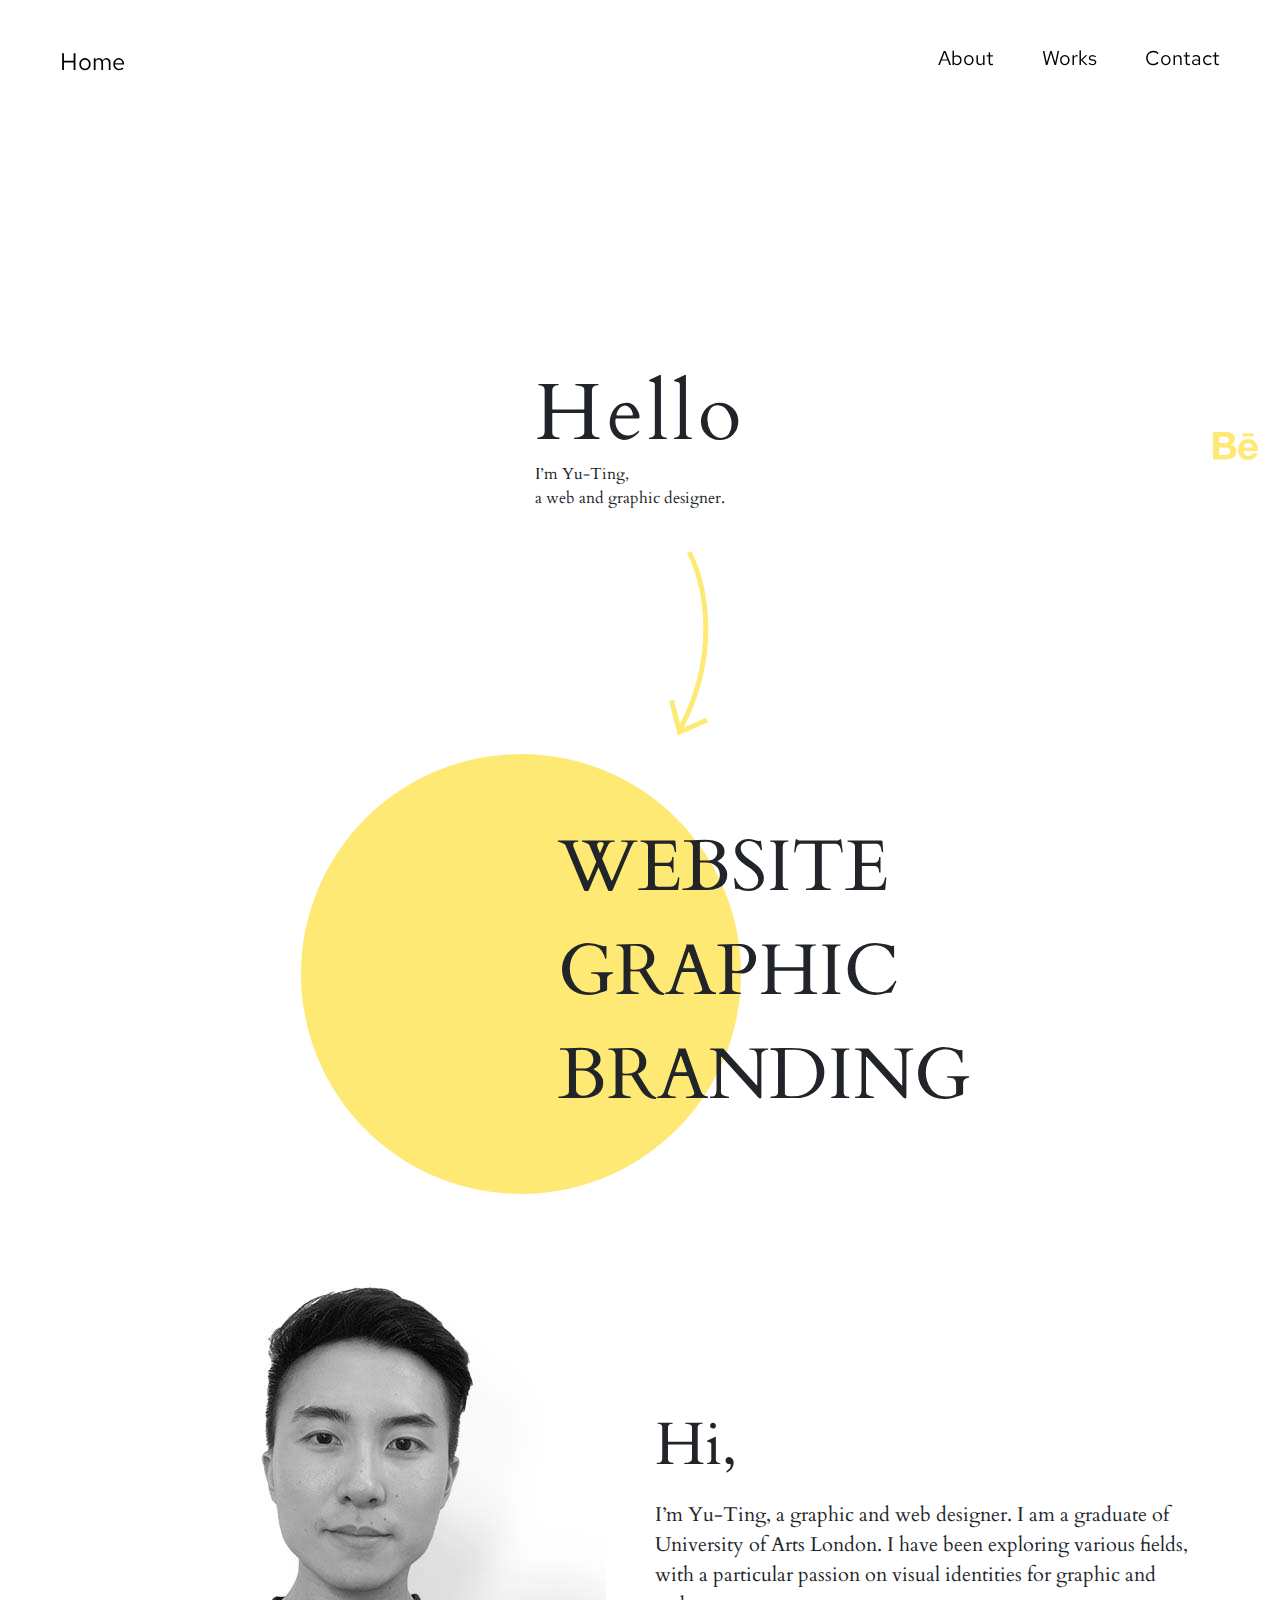
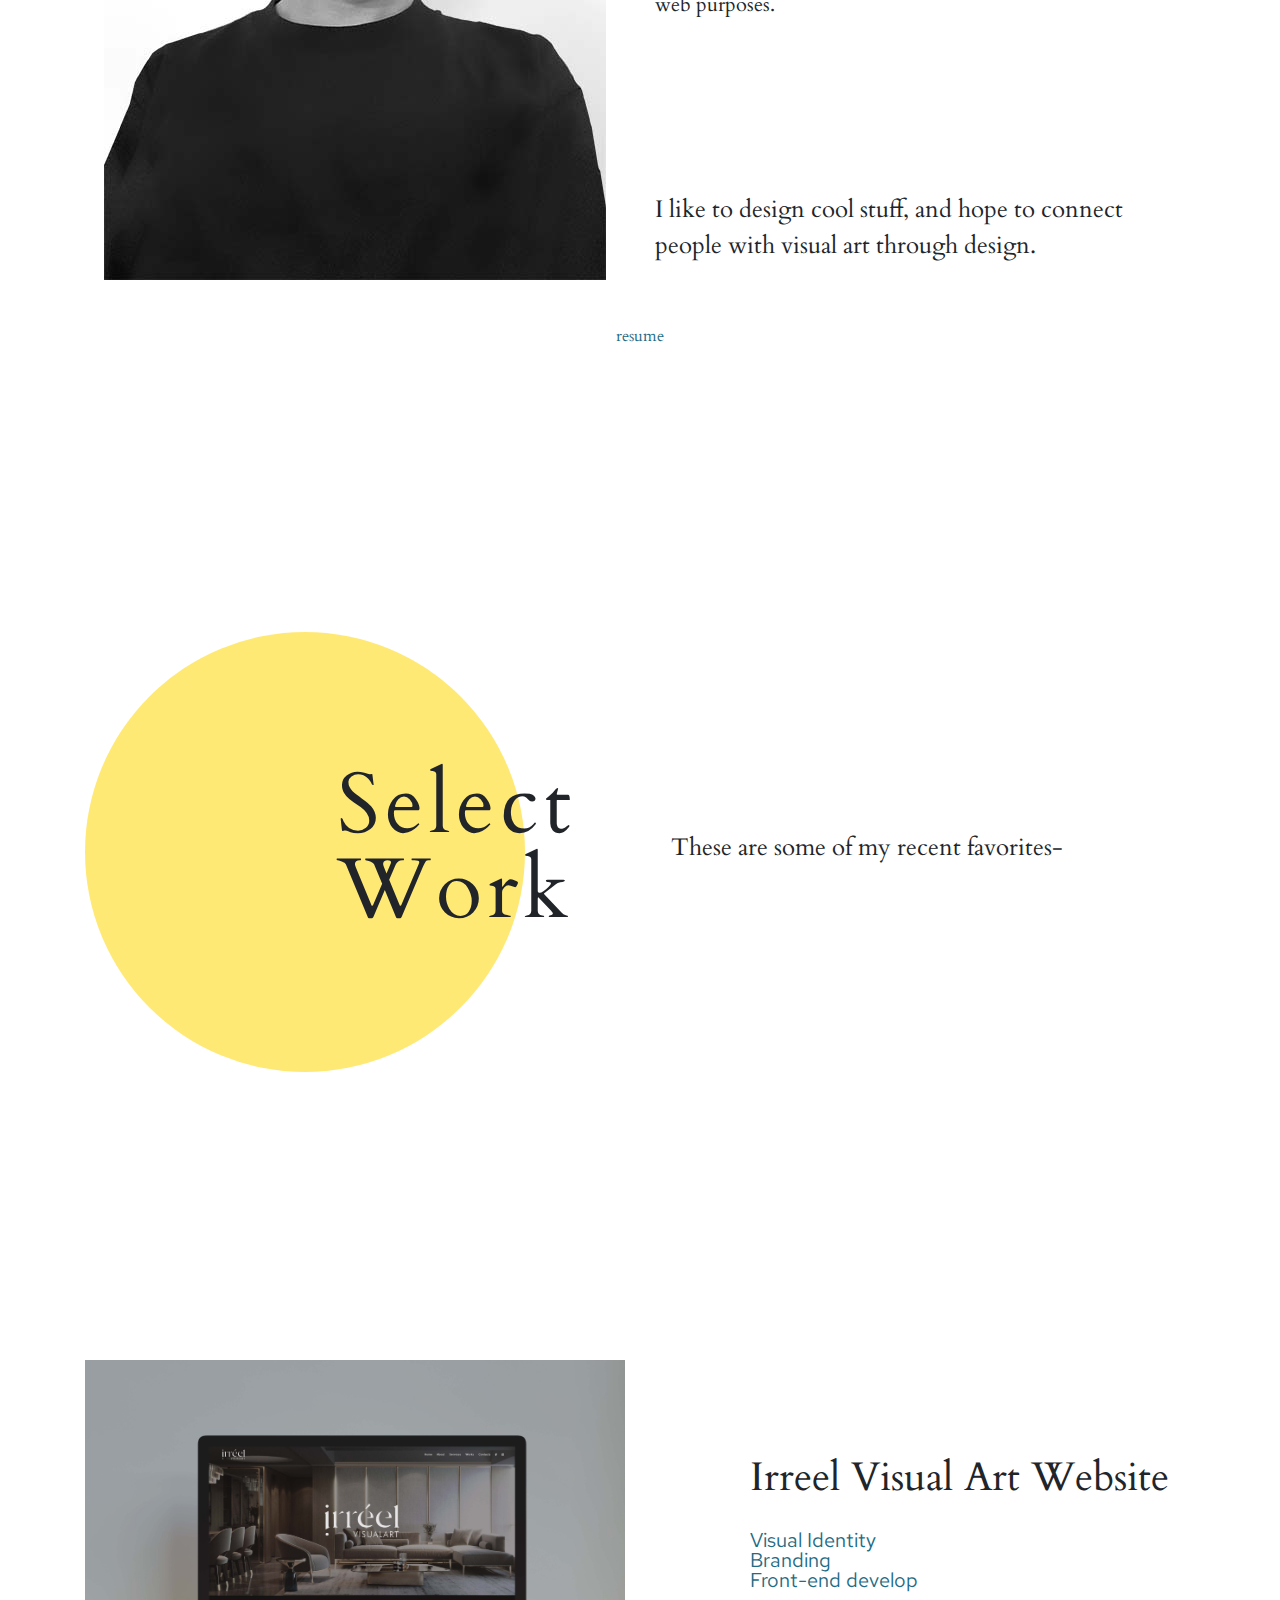
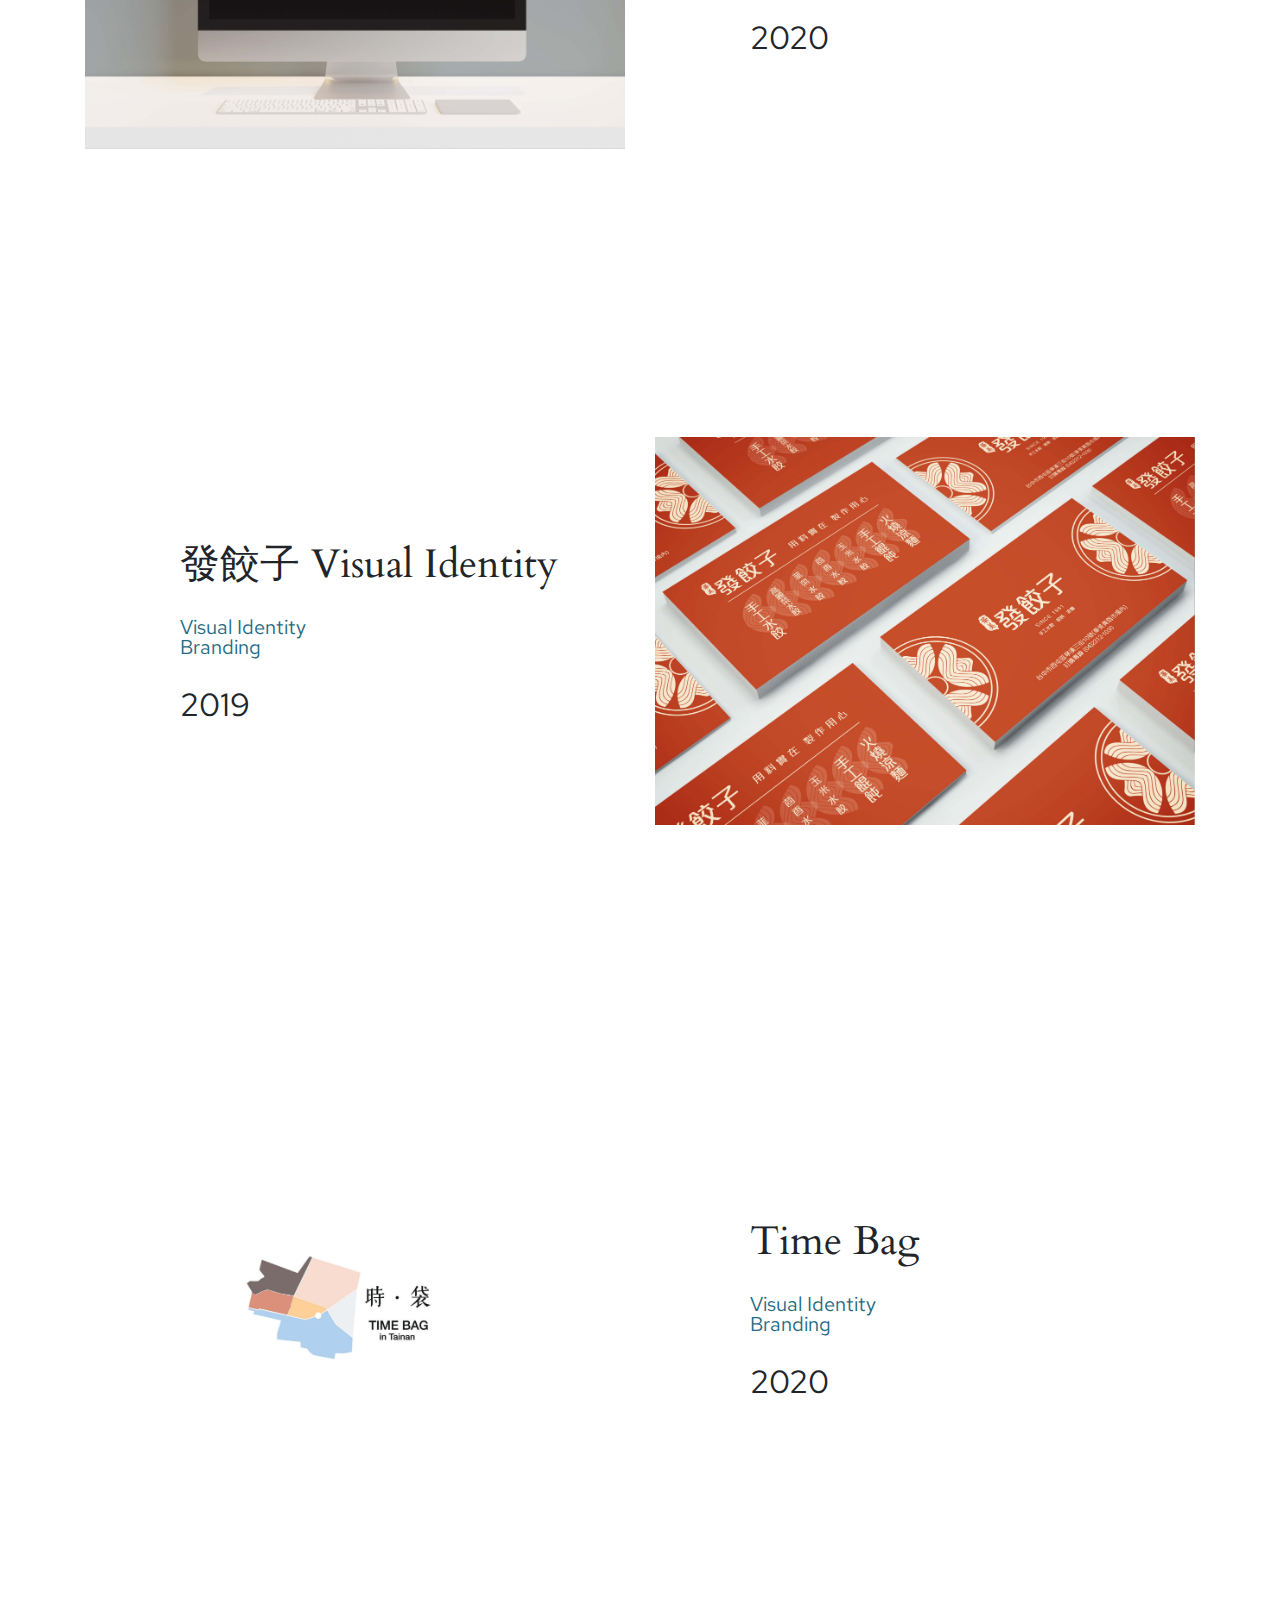
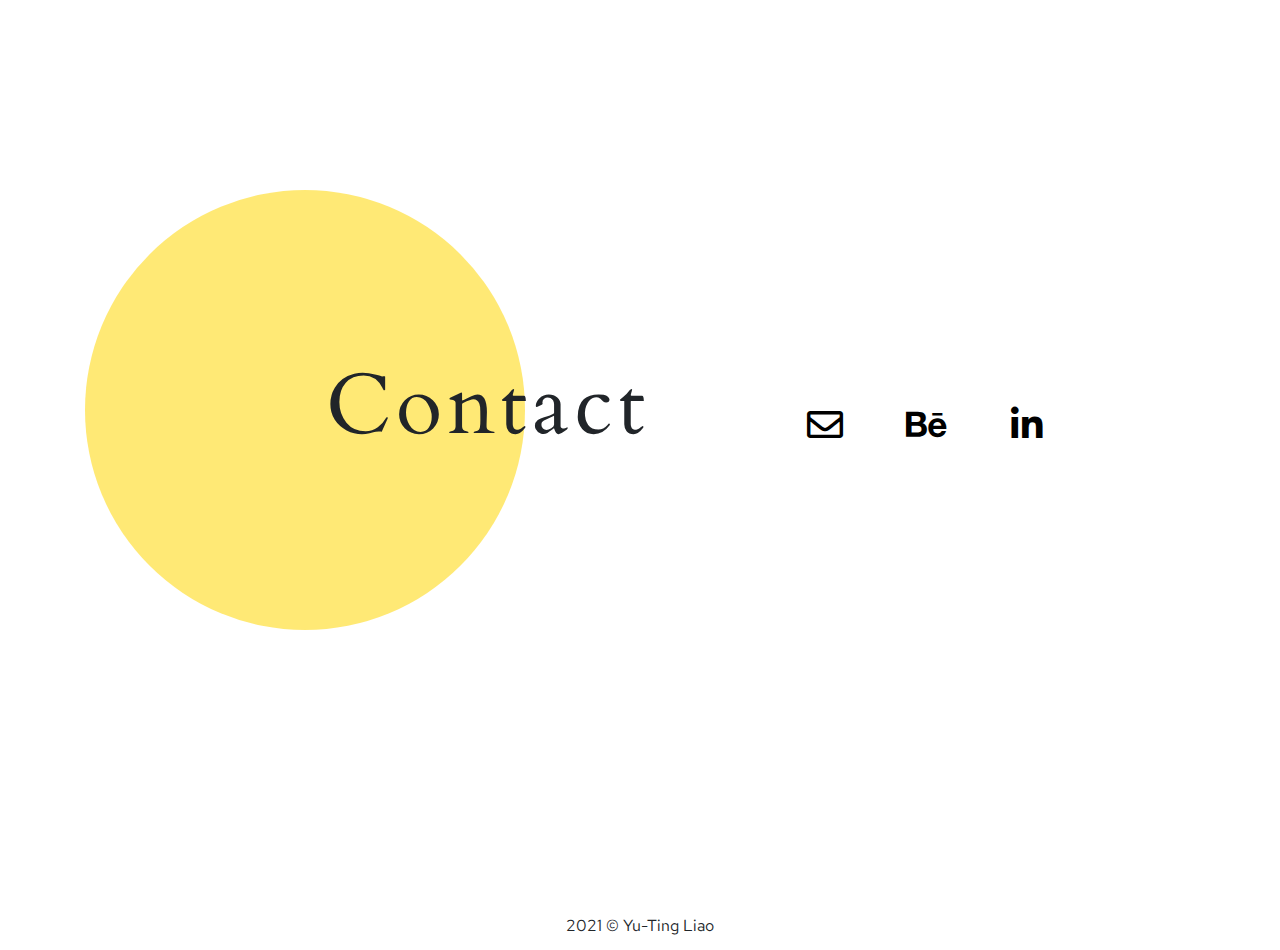
==== index.html @ 1d07faec "Update 2021-10-01T04:15:55.670Z" ====
<!DOCTYPE html>
<html lang="en">

<head>
  <meta charset="UTF-8">
  <meta name="viewport" content="width=device-width, initial-scale=1.0">
  <meta http-equiv="X-UA-Compatible" content="ie=edge">
  <title>
    Yu-Ting portfolio
  </title>
  <link rel="preconnect" href="https://fonts.googleapis.com">
  <link rel="preconnect" href="https://fonts.gstatic.com" crossorigin>
  <link rel="preconnect" href="https://fonts.googleapis.com">
  <link rel="preconnect" href="https://fonts.gstatic.com" crossorigin>
  <link rel="preconnect" href="https://fonts.googleapis.com">
  <link href="https://fonts.googleapis.com/css2?family=Red+Hat+Text:wght@300;400;500;600;700&display=swap"
    rel="stylesheet">
  <link href="https://fonts.googleapis.com/css2?family=Cardo:ital,wght@0,400;0,700;1,400&display=swap" rel="stylesheet">
  <link
    href="https://fonts.googleapis.com/css2?family=Cormorant+Upright:wght@300;400;500;600;700&family=Inter:wght@100;200;300&display=swap"
    rel="stylesheet">
  <link rel="preconnect" href="https://fonts.googleapis.com">
  <link rel="preconnect" href="https://fonts.gstatic.com" crossorigin>
  <link href="https://fonts.googleapis.com/css2?family=Montserrat:wght@700&display=swap" rel="stylesheet">
  <link rel="stylesheet" href="https://cdnjs.cloudflare.com/ajax/libs/font-awesome/5.13.0/css/all.min.css" />
  <link rel="stylesheet" href="./assets/style/all.css">
</head>

<body>

  <header
    class="container-xl d-flex justify-content-between align-items-center pt-md-8 pt-4 ps-4 pe-4 ps-md-9 pe-md-9 position-fixed z-top">
    <a href="#" class="text-black">
      <h1 class="fs-5 ff-red">Home</h1>
    </a>
    <div class="menu-btn d-lg-none d-flex flex-column">
      <div class="menu-burger"></div>
    </div>
    <ul class="dropdown d-flex flex-lg-row flex-column list-unstyled ff-red">
      <li><a href="#about" class="ps-lg-8 text-black menu-item">About</a></li>
      <li><a href="#work" class="ps-lg-8 text-black menu-item">Works</a></li>
      <li><a href="#contact" class="ps-lg-8 text-black menu-item">Contact</a></li>
    </ul>
  </header>

  <ul class="list-unstyled text-center d-none d-lg-block  position-fixed top-50 end-0 translate-middle z-2">
    <li class="mb-2">
      <a href="https://www.behance.net/harryj98037820"><i class="fab fa-behance fs-1 text-fourth"></i></a>
    </li>
  </ul>



  
<div class="container d-flex justify-content-center align-items-center h-vh mb-h">
  <div class="mx-auto position-relative">
    <h2 class="hello">Hello</h2>
    <p class="fs-7 lh-base">I’m Yu-Ting,<br>a web and graphic designer.</p>
    <svg class="position-absolute ms-10 mt-6" width="70" height="186" viewBox="0 0 70 186" fill="none"
      xmlns="http://www.w3.org/2000/svg">
      <path d="M34.2979 2C52.0432 38.7437 63.626 106.792 25.1465 179.099" stroke="#FFE975" stroke-width="5" />
      <path d="M16.5 150.5L24.5 182L52 170" stroke="#FFE975" stroke-width="5" />
    </svg>
    <div class="position-absolute ball d-flex justify-content-center align-items-center">
      <ul class="menu d-flex flex-wrap flex-column list-unstyled pt-sm-3 ms-30">
        <li class="mb-lg-7 mb-4"><a href="#" class="text-dark hover">WEBSITE</a></li>
        <li class="mb-lg-7 mb-4"><a href="#" class="text-dark hover">GRAPHIC</a></li>
        <li class="" id="about"><a href="#" class="text-dark hover">BRANDING</a></li>
      </ul>
    </div>
  </div>
</div>


<section class="pt-0">
  <div class="container">
    <div class="row">
      <div class="col-12 col-lg-6 d-flex justify-content-center">
        <div class="shotchange"></div>
      </div>
      <div class="col-12 col-lg-6 d-flex flex-column justify-content-center">
        <div class="mt-50">
          <h2 class="mb-6 fs-md ms-0">Hi,</h2>
          <p class="lh-base fs-6">I’m Yu-Ting, a graphic and web designer. I am a
            graduate of University of Arts London. I have been
            exploring various fields, with a particular passion on visual
            identities for graphic and web purposes.
          </p>
        </div>
        <div class="mt-auto">
          <p class="fs-5 lh-base">I like to design cool stuff, and hope to connect people with visual art through design.</p>
        </div>
      </div>
    </div>
  </div>
</section>

<div class="container d-flex justify-content-center pt-8">
  <a class="text-third" href="" data-bs-toggle="modal" data-bs-target="#resumeModal">resume</a>
</div>

<section class="page-section" id="work">
  <div class="container">
    <div class="row align-items-center">
      <div class="col-12 col-md-6">
        <div class="ball-2 d-flex justify-content-lg-end justify-content-md-center justify-content-start align-items-center">
          <h2 class="fs-large me-right2 d-none d-md-block">Select<br>Work</h2>
          <h2 class="fs-large d-md-none ms-4 mb-0">Select<br><span class="">Work</span></h2>
        </div>
      </div>
      <div class="col-12 col-md-6">
        <h5 class="ms-4">These are some of my recent favorites-</h5>
      </div>
    </div>
  </div>
</section>

<div class="container page-section pt-0">
  <div class="row align-items-center">
    <div class="col-12 col-lg-6">
      <a href="#" data-bs-toggle="modal" data-bs-target="#webModal"><img class="img-fluid" src="./assets/images/portfolio/web01.jpg" alt=""></a>
    </div>
    <div class="col-12 col-lg-5 offset-lg-1">
      <ul class="list-unstyled pt-5">
        <li class="fs-1 mb-7">Irreel Visual Art Website</li>
        <li class="fs-6 text-third ff-red">Visual Identity</li>
        <li class="fs-6 text-third ff-red">Branding </li>
        <li class="fs-6 text-third mb-7 ff-red">Front-end develop</li>
        <li class="fs-3 ff-red">2020</li>
      </ul>
    </div>
  </div>
</div>

<div class="container page-section pt-0">
  <div class="row align-items-center flex-column-reverse flex-lg-row">
    <div class="col-12 col-lg-5 offset-lg-1">
      <ul class="list-unstyled pt-5">
        <li class="fs-1 mb-7">發餃子 Visual Identity</li>
        <li class="fs-6 text-third ff-red">Visual Identity</li>
        <li class="fs-6 text-third mb-7 ff-red">Branding </li>
        <li class="fs-3 ff-red">2019</li>
      </ul>
    </div>
    <div class="col-12 col-lg-6">
      <a class="" href="#" data-bs-toggle="modal" data-bs-target="#cardModal"><img class="img-fluid" src="./assets/images/portfolio/card01.jpg" alt=""></a>
    </div>
  </div>
</div>

<div class="container page-section pt-0">
  <div class="row align-items-center">
    <div class="col-12 col-lg-6">
      <a href="#" data-bs-toggle="modal" data-bs-target="#bagModal"><img class="img-fluid" src="./assets/images/portfolio/bag/bag-cover.jpg" alt=""></a>
    </div>
    <div class="col-12 col-lg-5 offset-lg-1">
      <ul class="list-unstyled pt-5">
        <li class="fs-1 mb-7">Time Bag</li>
        <li class="fs-6 text-third ff-red">Visual Identity</li>
        <li class="fs-6 text-third mb-7 ff-red">Branding</li>
        <li class="fs-3 ff-red">2020</li>
      </ul>
    </div>
  </div>
</div>

<section class="page-section pt-0" id="contact">
  <div class="container">
    <div class="row align-items-center">
      <div class="col-12 col-md-6">
        <div class="ball-2 d-flex justify-content-md-end align-items-center">
          <h2 class="fs-large me-right ms-4">Contact</h2>
        </div>
      </div>
      <div class="col-12 col-md-6">
        <ul class="list-unstyled d-flex justify-content-around align-items-center px-6 px-md-8 px-lg-10 pt-8">
          <li><a class="fs-2 text-black" href="mailto:harryj98038@gmail.com"><i class="far fa-envelope"></i></a></li>
          <li><a class="fs-2 text-black" href="https://www.behance.net/harryj98037820"><i class="fab fa-behance"></i></a></li>
          <li><a class="fs-2 text-black" href="https://www.linkedin.com/in/yu-ting-liao-8100171b6"><i class="fab fa-linkedin-in"></i></a></li>
        </ul>
      </div>
    </div>
  </div>
</section>
<div class="container">
  <div class="text-center">
    <p class="ff-red">2021 &copy; Yu-Ting Liao</p>
  </div>
</div>



<!-- <div id="portfolio">
  <div class="container-fluid p-0">
    <div class="row g-0">
      <div class="col-lg-4 col-sm-6">
        <a class="portfolio-box" href="#" title="Project Name" data-bs-toggle="modal" data-bs-target="#webModal">
          <img class="img-fluid" src="./assets/images/portfolio/web01.jpg" alt="..." />
          <div class="portfolio-box-caption">
            <div class="project-category text-white-50">Category</div>
            <div class="project-name">Project Name</div>
          </div>
        </a>
      </div>
      <div class="col-lg-4 col-sm-6">
        <a class="portfolio-box" href="#" title="Project Name" data-bs-toggle="modal" data-bs-target="#graphicModal">
          <img class="img-fluid" src="./assets/images/graphic/moon.jpg" alt="..." />
          <div class="portfolio-box-caption">
            <div class="project-category text-white-50">Category</div>
            <div class="project-name">Project Name</div>
          </div>
        </a>
      </div>
      <div class="col-lg-4 col-sm-6">
        <a class="portfolio-box" href="#" title="Project Name" data-bs-toggle="modal" data-bs-target="#foodModal">
          <img class="img-fluid" src="./assets/images/food/meat01.jpg" alt="..." />
          <div class="portfolio-box-caption">
            <div class="project-category text-white-50">Category</div>
            <div class="project-name">Project Name</div>
          </div>
        </a>
      </div>
      <div class="col-lg-4 col-sm-6">
        <a class="portfolio-box" href="#" title="Project Name" data-bs-toggle="modal" data-bs-target="#cardModal">
          <img class="img-fluid" src="./assets/images/portfolio/card01.jpg" alt="..." />
          <div class="portfolio-box-caption">
            <div class="project-category text-white-50">Category</div>
            <div class="project-name">Project Name</div>
          </div>
        </a>
      </div>
      <div class="col-lg-4 col-sm-6">
        <a class="portfolio-box" href="#" title="Project Name" data-bs-toggle="modal" data-bs-target="#bagModal">
          <img class="img-fluid" src="./assets/images/portfolio/bag/bag-cover.jpg" alt="..." />
          <div class="portfolio-box-caption">
            <div class="project-category text-white-50">Category</div>
            <div class="project-name">Project Name</div>
          </div>
        </a>
      </div>
      <div class="col-lg-4 col-sm-6">
        <a class="portfolio-box" href="#" title="Project Name">
          <img class="img-fluid" src="./assets/images/portfolio/web01.jpg" alt="..." />
          <div class="portfolio-box-caption">
            <div class="project-category text-white-50">Category</div>
            <div class="project-name">Project Name</div>
          </div>
        </a>
      </div>
    </div>
  </div>
</div> -->

<!-- modal-1 -->

<div class="modal fade" id="webModal" tabindex="-1" aria-labelledby="exampleModalLabel" aria-hidden="true">
  <div class="modal-dialog modal-fullscreen">
    <div class="modal-content">
      <div class="modal-header border-0">
        <h5 class="modal-title" id="exampleModalLabel"></h5>
        <button type="button" class="btn-close" data-bs-dismiss="modal" aria-label="Close"></button>
      </div>
      <div class="modal-body d-flex flex-column align-items-center">
        <ul class="row list-unstyled container px-0">
          <li class="mb-9">
            <h2 class="mb-9 fs-1">Irreel Visual Art</h2>
            <div class="d-flex align-items-center">
              <p class="fs-6 mb-0 ff-red me-6">2020</p>
              <ul class="list-unstyled">
                <li class="fs-6 text-third ff-red mb-5">Visual Identity</li>
                <li class="fs-6 text-third ff-red mb-5">Branding </li>
                <li class="fs-6 text-third ff-red">Front-end develop</li>
              </ul>
            </div>
          </li>
          <li class="col-12 mb-lg-9 mb-5">
            <img src="./assets/images/portfolio/web01.jpg" alt="" class="modal-img">
          </li>
          <li class="col-12 mb-lg-9 mb-5">
            <img src="./assets/images/portfolio/web02.jpg" alt="" class="modal-img">
          </li>
          <li class="col-12 mb-lg-5 mb-3">
            <img src="./assets/images/portfolio/web03.jpg" alt="" class="modal-img">
          </li>
        </ul>
      </div>
      <div class="modal-footer border-0">
      </div>
    </div>
  </div>
</div>

<!-- modal-2 -->

<div class="modal fade" id="graphicModal" tabindex="-1" aria-labelledby="exampleModalLabel" aria-hidden="true">
  <div class="modal-dialog modal-fullscreen">
    <div class="modal-content">
      <div class="modal-header border-0">
        <h5 class="modal-title" id="exampleModalLabel"></h5>
        <button type="button" class="btn-close" data-bs-dismiss="modal" aria-label="Close"></button>
      </div>
      <div class="modal-body d-flex flex-column align-items-center">
        <ul class="row list-unstyled container">
          <li>
            <h2 class="mb-9 fs-1">“發餃子” VI</h2>
            <div class="d-flex align-items-center">
              <p class="fs-6 mb-0 ff-red me-6">2020</p>
              <ul class="list-unstyled">
                <li class="fs-6 text-third ff-red mb-5">Visual Identity</li>
                <li class="fs-6 text-third ff-red mb-5">Branding </li>
                <li class="fs-6 text-third ff-red">Front-end develop</li>
              </ul>
            </div>
          </li>
          <li class="col-12">
            <img src="./assets/images/graphic/moon.jpg" alt="" class="modal-img">
          </li>
          <li class="col-12">
            <img src="./assets/images/graphic/orange.jpg" alt="" class="modal-img">
          </li>
        </ul>
      </div>
      <div class="modal-footer">
      </div>
    </div>
  </div>
</div>

<!-- modal-3 -->

<div class="modal fade" id="foodModal" tabindex="-1" aria-labelledby="exampleModalLabel" aria-hidden="true">
  <div class="modal-dialog modal-fullscreen">
    <div class="modal-content">
      <div class="modal-header border-0">
        <h5 class="modal-title" id="exampleModalLabel"></h5>
        <button type="button" class="btn-close" data-bs-dismiss="modal" aria-label="Close"></button>
      </div>
      <div class="modal-body d-flex flex-column align-items-center">
        <ul class="row list-unstyled container">
          <li class="mb-9">
            <p>Graphics</p>
            <h2 class="mb-5">Illustration</h2>
            <p class="mb-5">Lorem ipsum dolor sit amet consectetur adipisicing elit. Deleniti autem molestias vero,
              dignissimos ad asperiores obcaecati. Ab iure eveniet fugiat, neque harum facere molestias minus laboriosam
              exercitationem amet distinctio, reiciendis dicta quibusdam ea laborum maxime magnam enim officiis nostrum
              corrupti et veritatis. Quod natus molestiae eum, tempora esse at minima consequatur ullam, doloremque
              blanditiis sint. Ipsam possimus laborum debitis facere dolorum temporibus nisi minima earum quas, fuga,
              quod blanditiis magni quos aliquam adipisci repellendus! Ullam obcaecati explicabo blanditiis modi eum
              dignissimos? Sequi assumenda ea dicta cum dolorum! Cumque accusantium deleniti voluptatem odit? Sit enim
              sapiente maiores id pariatur, quidem facere!</p>
          </li>
          <li class="col-12">
            <img src="./assets/images/food/meat3.jpg" alt="" class="modal-img">
          </li>
          <li class="col-12">
            <img src="./assets/images/food/pork.jpg" alt="" class="modal-img">
          </li>
          <li class="col-12">
            <img src="./assets/images/food/zen.jpg" alt="" class="modal-img">
          </li>
        </ul>
      </div>
      <div class="modal-footer">
      </div>
    </div>
  </div>
</div>

<!-- modal-4 -->

<div class="modal fade" id="cardModal" tabindex="-1" aria-labelledby="exampleModalLabel" aria-hidden="true">
  <div class="modal-dialog modal-fullscreen">
    <div class="modal-content">
      <div class="modal-header border-0">
        <h5 class="modal-title" id="exampleModalLabel"></h5>
        <button type="button" class="btn-close" data-bs-dismiss="modal" aria-label="Close"></button>
      </div>
      <div class="modal-body d-flex flex-column align-items-center">
        <ul class="row list-unstyled container px-0">
          <li class="mb-9">
            <h2 class="mb-9 fs-1">發餃子 Visual Identity</h2>
            <div class="d-flex align-items-center">
              <p class="fs-6 mb-0 ff-red me-6">2020</p>
              <ul class="list-unstyled">
                <li class="fs-6 text-third ff-red mb-5">Visual Identity</li>
                <li class="fs-6 text-third ff-red">Branding </li>
              </ul>
            </div>
          </li>
          <li class="col-12 mb-lg-9 mb-5">
            <img src="./assets/images/portfolio/card02.jpg" alt="" class="modal-img">
          </li>
          <li class="col-12 mb-lg-5 mb-3">
            <img src="./assets/images/portfolio/card03.jpg" alt="" class="modal-img">
          </li>
        </ul>
      </div>
      <div class="modal-footer border-0">
      </div>
    </div>
  </div>
</div>

<!-- modal-5 -->

<div class="modal fade" id="bagModal" tabindex="-1" aria-labelledby="exampleModalLabel" aria-hidden="true">
  <div class="modal-dialog modal-fullscreen">
    <div class="modal-content">
      <div class="modal-header border-0">
        <h5 class="modal-title" id="exampleModalLabel"></h5>
        <button type="button" class="btn-close" data-bs-dismiss="modal" aria-label="Close"></button>
      </div>
      <div class="modal-body d-flex flex-column align-items-center">
        <ul class="row list-unstyled container px-0">
          <li class="mb-5">
            <h2 class="mb-9 fs-1">Time Bag</h2>
            <div class="d-flex align-items-center">
              <p class="fs-6 mb-0 ff-red me-6">2020</p>
              <ul class="list-unstyled">
                <li class="fs-6 text-third ff-red mb-5">Visual Identity</li>
                <li class="fs-6 text-third ff-red">Branding </li>
              </ul>
            </div>
          </li>
          <li class="col-12 mb-lg-9 mb-5">
            <img src="./assets/images/portfolio/bag/bag-head.jpg" alt="" class="modal-img">
          </li>
          <li class="col-12 mb-lg-9 mb-5">
            <img src="./assets/images/portfolio/bag/bag01.jpg" alt="" class="modal-img">
          </li>
          <li class="col-12 mb-lg-9 mb-5">
            <img src="./assets/images/portfolio/bag/bag02.jpg" alt="" class="modal-img">
          </li>
          <li class="col-12 mb-lg-9 mb-5">
            <img src="./assets/images/portfolio/bag/bag03.jpg" alt="" class="modal-img">
          </li>
          <li class="col-12 mb-lg-9 mb-5">
            <img src="./assets/images/portfolio/bag/bag04.jpg" alt="" class="modal-img">
          </li>
          <li class="col-12 mb-lg-9 mb-5">
            <img src="./assets/images/portfolio/bag/bag05.jpg" alt="" class="modal-img">
          </li>
          <li class="col-12 mb-lg-9 mb-5">
            <img src="./assets/images/portfolio/bag/bag06.jpg" alt="" class="modal-img">
          </li>
          <li class="col-12 mb-lg-5 mb-3">
            <img src="./assets/images/portfolio/bag/bag07.jpg" alt="" class="modal-img">
          </li>
        </ul>
      </div>
      <div class="modal-footer border-0">
      </div>
    </div>
  </div>
</div>

<!-- modal-6 -->

<div class="modal fade" id="resumeModal" tabindex="-1" aria-labelledby="exampleModalLabel" aria-hidden="true">
  <div class="modal-dialog modal-fullscreen">
    <div class="modal-content">
      <div class="modal-header border-0">
        <h5 class="modal-title" id="exampleModalLabel"></h5>
        <button type="button" class="btn-close" data-bs-dismiss="modal" aria-label="Close"></button>
      </div>
      <div class="modal-body d-flex flex-column align-items-center">
        <img class="img-fluid" src="./assets/images/portfolio/resume.jpg" alt="">
      </div>
      <div class="modal-footer border-0">
      </div>
    </div>
  </div>
</div>

    <footer class="footer">

    </footer>

    <script src="./assets/js/vendors.js"></script>
    <script src="./assets/js/all.js"></script>
</body>

</html>
---- assets/style/all.css ----
/* new */
/* new */
/* 1.5rem !default; */
/* 40 */
/* 36 */
/* 32 */
/* 28 */
/* 24 */
/* 20 */
/* 14 */
/*!
 * Bootstrap v5.0.2 (https://getbootstrap.com/)
 * Copyright 2011-2021 The Bootstrap Authors
 * Copyright 2011-2021 Twitter, Inc.
 * Licensed under MIT (https://github.com/twbs/bootstrap/blob/main/LICENSE)
 */
:root {
  --bs-blue: #0d6efd;
  --bs-indigo: #6610f2;
  --bs-purple: #6f42c1;
  --bs-pink: #d63384;
  --bs-red: #dc3545;
  --bs-orange: #fd7e14;
  --bs-yellow: #ffc107;
  --bs-green: #198754;
  --bs-teal: #20c997;
  --bs-cyan: #474747;
  --bs-white: #fff;
  --bs-gray: #6c757d;
  --bs-gray-dark: #343a40;
  --bs-black: #000;
  --bs-primary: #00cc99;
  --bs-secondary: #6c757d;
  --bs-success: #198754;
  --bs-info: #474747;
  --bs-warning: #ffc107;
  --bs-danger: #dc3545;
  --bs-light: #f8f9fa;
  --bs-dark: #212529;
  --bs-white: #fff;
  --bs-black: #000;
  --bs-third: #1F6C84;
  --bs-fourth: rgba(255, 214, 0, 0.54);
  --bs-font-sans-serif: system-ui, -apple-system, "Segoe UI", Roboto, "Helvetica Neue", Arial, "Noto Sans", "Liberation Sans", sans-serif, "Apple Color Emoji", "Segoe UI Emoji", "Segoe UI Symbol", "Noto Color Emoji";
  --bs-font-monospace: SFMono-Regular, Menlo, Monaco, Consolas, "Liberation Mono", "Courier New", monospace;
  --bs-gradient: linear-gradient(180deg, rgba(255, 255, 255, 0.15), rgba(255, 255, 255, 0));
}

*,
*::before,
*::after {
  -webkit-box-sizing: border-box;
          box-sizing: border-box;
}

@media (prefers-reduced-motion: no-preference) {
  :root {
    scroll-behavior: smooth;
  }
}

body {
  margin: 0;
  font-family: var(--bs-font-sans-serif);
  font-size: 1rem;
  font-weight: 400;
  line-height: 1.5;
  color: #212529;
  background-color: #fff;
  -webkit-text-size-adjust: 100%;
  -webkit-tap-highlight-color: rgba(0, 0, 0, 0);
}

hr {
  margin: 1rem 0;
  color: inherit;
  background-color: currentColor;
  border: 0;
  opacity: 0.25;
}

hr:not([size]) {
  height: 1px;
}

h1, .h1, h2, .h2, h3, .h3, h4, .h4, h5, .h5, h6, .h6 {
  margin-top: 0;
  margin-bottom: 0.5rem;
  font-weight: 500;
  line-height: 1.2;
}

h1, .h1 {
  font-size: calc(1.375rem + 1.5vw);
}

@media (min-width: 1200px) {
  h1, .h1 {
    font-size: 2.5rem;
  }
}

h2, .h2 {
  font-size: calc(1.35rem + 1.2vw);
}

@media (min-width: 1200px) {
  h2, .h2 {
    font-size: 2.25rem;
  }
}

h3, .h3 {
  font-size: calc(1.325rem + 0.9vw);
}

@media (min-width: 1200px) {
  h3, .h3 {
    font-size: 2rem;
  }
}

h4, .h4 {
  font-size: calc(1.3rem + 0.6vw);
}

@media (min-width: 1200px) {
  h4, .h4 {
    font-size: 1.75rem;
  }
}

h5, .h5 {
  font-size: calc(1.275rem + 0.3vw);
}

@media (min-width: 1200px) {
  h5, .h5 {
    font-size: 1.5rem;
  }
}

h6, .h6 {
  font-size: 1.25rem;
}

p {
  margin-top: 0;
  margin-bottom: 1rem;
}

abbr[title],
abbr[data-bs-original-title] {
  -webkit-text-decoration: underline dotted;
          text-decoration: underline dotted;
  cursor: help;
  -webkit-text-decoration-skip-ink: none;
          text-decoration-skip-ink: none;
}

address {
  margin-bottom: 1rem;
  font-style: normal;
  line-height: inherit;
}

ol,
ul {
  padding-left: 2rem;
}

ol,
ul,
dl {
  margin-top: 0;
  margin-bottom: 1rem;
}

ol ol,
ul ul,
ol ul,
ul ol {
  margin-bottom: 0;
}

dt {
  font-weight: 700;
}

dd {
  margin-bottom: .5rem;
  margin-left: 0;
}

blockquote {
  margin: 0 0 1rem;
}

b,
strong {
  font-weight: bolder;
}

small, .small {
  font-size: 0.875em;
}

mark, .mark {
  padding: 0.2em;
  background-color: #fcf8e3;
}

sub,
sup {
  position: relative;
  font-size: 0.75em;
  line-height: 0;
  vertical-align: baseline;
}

sub {
  bottom: -.25em;
}

sup {
  top: -.5em;
}

a {
  color: #00cc99;
  text-decoration: none;
}

a:hover {
  color: #00a37a;
}

a:not([href]):not([class]), a:not([href]):not([class]):hover {
  color: inherit;
  text-decoration: none;
}

pre,
code,
kbd,
samp {
  font-family: var(--bs-font-monospace);
  font-size: 1em;
  direction: ltr /* rtl:ignore */;
  unicode-bidi: bidi-override;
}

pre {
  display: block;
  margin-top: 0;
  margin-bottom: 1rem;
  overflow: auto;
  font-size: 0.875em;
}

pre code {
  font-size: inherit;
  color: inherit;
  word-break: normal;
}

code {
  font-size: 0.875em;
  color: #d63384;
  word-wrap: break-word;
}

a > code {
  color: inherit;
}

kbd {
  padding: 0.2rem 0.4rem;
  font-size: 0.875em;
  color: #fff;
  background-color: #212529;
  border-radius: 0.2rem;
}

kbd kbd {
  padding: 0;
  font-size: 1em;
  font-weight: 700;
}

figure {
  margin: 0 0 1rem;
}

img,
svg {
  vertical-align: middle;
}

table {
  caption-side: bottom;
  border-collapse: collapse;
}

caption {
  padding-top: 0.5rem;
  padding-bottom: 0.5rem;
  color: #6c757d;
  text-align: left;
}

th {
  text-align: inherit;
  text-align: -webkit-match-parent;
}

thead,
tbody,
tfoot,
tr,
td,
th {
  border-color: inherit;
  border-style: solid;
  border-width: 0;
}

label {
  display: inline-block;
}

button {
  border-radius: 0;
}

button:focus:not(:focus-visible) {
  outline: 0;
}

input,
button,
select,
optgroup,
textarea {
  margin: 0;
  font-family: inherit;
  font-size: inherit;
  line-height: inherit;
}

button,
select {
  text-transform: none;
}

[role="button"] {
  cursor: pointer;
}

select {
  word-wrap: normal;
}

select:disabled {
  opacity: 1;
}

[list]::-webkit-calendar-picker-indicator {
  display: none;
}

button,
[type="button"],
[type="reset"],
[type="submit"] {
  -webkit-appearance: button;
}

button:not(:disabled),
[type="button"]:not(:disabled),
[type="reset"]:not(:disabled),
[type="submit"]:not(:disabled) {
  cursor: pointer;
}

::-moz-focus-inner {
  padding: 0;
  border-style: none;
}

textarea {
  resize: vertical;
}

fieldset {
  min-width: 0;
  padding: 0;
  margin: 0;
  border: 0;
}

legend {
  float: left;
  width: 100%;
  padding: 0;
  margin-bottom: 0.5rem;
  font-size: calc(1.275rem + 0.3vw);
  line-height: inherit;
}

@media (min-width: 1200px) {
  legend {
    font-size: 1.5rem;
  }
}

legend + * {
  clear: left;
}

::-webkit-datetime-edit-fields-wrapper,
::-webkit-datetime-edit-text,
::-webkit-datetime-edit-minute,
::-webkit-datetime-edit-hour-field,
::-webkit-datetime-edit-day-field,
::-webkit-datetime-edit-month-field,
::-webkit-datetime-edit-year-field {
  padding: 0;
}

::-webkit-inner-spin-button {
  height: auto;
}

[type="search"] {
  outline-offset: -2px;
  -webkit-appearance: textfield;
}

/* rtl:raw:
[type="tel"],
[type="url"],
[type="email"],
[type="number"] {
  direction: ltr;
}
*/
::-webkit-search-decoration {
  -webkit-appearance: none;
}

::-webkit-color-swatch-wrapper {
  padding: 0;
}

::file-selector-button {
  font: inherit;
}

::-webkit-file-upload-button {
  font: inherit;
  -webkit-appearance: button;
}

output {
  display: inline-block;
}

iframe {
  border: 0;
}

summary {
  display: list-item;
  cursor: pointer;
}

progress {
  vertical-align: baseline;
}

[hidden] {
  display: none !important;
}

.lead {
  font-size: 1.25rem;
  font-weight: 300;
}

.display-1 {
  font-size: calc(1.625rem + 4.5vw);
  font-weight: 300;
  line-height: 1.2;
}

@media (min-width: 1200px) {
  .display-1 {
    font-size: 5rem;
  }
}

.display-2 {
  font-size: calc(1.575rem + 3.9vw);
  font-weight: 300;
  line-height: 1.2;
}

@media (min-width: 1200px) {
  .display-2 {
    font-size: 4.5rem;
  }
}

.display-3 {
  font-size: calc(1.525rem + 3.3vw);
  font-weight: 300;
  line-height: 1.2;
}

@media (min-width: 1200px) {
  .display-3 {
    font-size: 4rem;
  }
}

.display-4 {
  font-size: calc(1.475rem + 2.7vw);
  font-weight: 300;
  line-height: 1.2;
}

@media (min-width: 1200px) {
  .display-4 {
    font-size: 3.5rem;
  }
}

.display-5 {
  font-size: calc(1.425rem + 2.1vw);
  font-weight: 300;
  line-height: 1.2;
}

@media (min-width: 1200px) {
  .display-5 {
    font-size: 3rem;
  }
}

.display-6 {
  font-size: calc(1.375rem + 1.5vw);
  font-weight: 300;
  line-height: 1.2;
}

@media (min-width: 1200px) {
  .display-6 {
    font-size: 2.5rem;
  }
}

.list-unstyled {
  padding-left: 0;
  list-style: none;
}

.list-inline {
  padding-left: 0;
  list-style: none;
}

.list-inline-item {
  display: inline-block;
}

.list-inline-item:not(:last-child) {
  margin-right: 0.5rem;
}

.initialism {
  font-size: 0.875em;
  text-transform: uppercase;
}

.blockquote {
  margin-bottom: 1rem;
  font-size: 1.25rem;
}

.blockquote > :last-child {
  margin-bottom: 0;
}

.blockquote-footer {
  margin-top: -1rem;
  margin-bottom: 1rem;
  font-size: 0.875em;
  color: #6c757d;
}

.blockquote-footer::before {
  content: "\2014\00A0";
}

.img-fluid {
  max-width: 100%;
  height: auto;
}

.img-thumbnail {
  padding: 0.25rem;
  background-color: #fff;
  border: 1px solid #dee2e6;
  border-radius: 0.25rem;
  max-width: 100%;
  height: auto;
}

.figure {
  display: inline-block;
}

.figure-img {
  margin-bottom: 0.5rem;
  line-height: 1;
}

.figure-caption {
  font-size: 0.875em;
  color: #6c757d;
}

.container,
.container-fluid,
.container-sm,
.container-md,
.container-lg,
.container-xl,
.container-xxl {
  width: 100%;
  padding-right: var(--bs-gutter-x, 0.9375rem);
  padding-left: var(--bs-gutter-x, 0.9375rem);
  margin-right: auto;
  margin-left: auto;
}

@media (min-width: 576px) {
  .container, .container-sm {
    max-width: 540px;
  }
}

@media (min-width: 768px) {
  .container, .container-sm, .container-md {
    max-width: 720px;
  }
}

@media (min-width: 992px) {
  .container, .container-sm, .container-md, .container-lg {
    max-width: 960px;
  }
}

@media (min-width: 1200px) {
  .container, .container-sm, .container-md, .container-lg, .container-xl {
    max-width: 1140px;
  }
}

@media (min-width: 1400px) {
  .container, .container-sm, .container-md, .container-lg, .container-xl, .container-xxl {
    max-width: 1320px;
  }
}

.row {
  --bs-gutter-x: 1.875rem;
  --bs-gutter-y: 0;
  display: -webkit-box;
  display: -ms-flexbox;
  display: flex;
  -ms-flex-wrap: wrap;
      flex-wrap: wrap;
  margin-top: calc(var(--bs-gutter-y) * -1);
  margin-right: calc(var(--bs-gutter-x) * -.5);
  margin-left: calc(var(--bs-gutter-x) * -.5);
}

.row > * {
  -ms-flex-negative: 0;
      flex-shrink: 0;
  width: 100%;
  max-width: 100%;
  padding-right: calc(var(--bs-gutter-x) * .5);
  padding-left: calc(var(--bs-gutter-x) * .5);
  margin-top: var(--bs-gutter-y);
}

.col {
  -webkit-box-flex: 1;
      -ms-flex: 1 0 0%;
          flex: 1 0 0%;
}

.row-cols-auto > * {
  -webkit-box-flex: 0;
      -ms-flex: 0 0 auto;
          flex: 0 0 auto;
  width: auto;
}

.row-cols-1 > * {
  -webkit-box-flex: 0;
      -ms-flex: 0 0 auto;
          flex: 0 0 auto;
  width: 100%;
}

.row-cols-2 > * {
  -webkit-box-flex: 0;
      -ms-flex: 0 0 auto;
          flex: 0 0 auto;
  width: 50%;
}

.row-cols-3 > * {
  -webkit-box-flex: 0;
      -ms-flex: 0 0 auto;
          flex: 0 0 auto;
  width: 33.33333%;
}

.row-cols-4 > * {
  -webkit-box-flex: 0;
      -ms-flex: 0 0 auto;
          flex: 0 0 auto;
  width: 25%;
}

.row-cols-5 > * {
  -webkit-box-flex: 0;
      -ms-flex: 0 0 auto;
          flex: 0 0 auto;
  width: 20%;
}

.row-cols-6 > * {
  -webkit-box-flex: 0;
      -ms-flex: 0 0 auto;
          flex: 0 0 auto;
  width: 16.66667%;
}

@media (min-width: 576px) {
  .col-sm {
    -webkit-box-flex: 1;
        -ms-flex: 1 0 0%;
            flex: 1 0 0%;
  }
  .row-cols-sm-auto > * {
    -webkit-box-flex: 0;
        -ms-flex: 0 0 auto;
            flex: 0 0 auto;
    width: auto;
  }
  .row-cols-sm-1 > * {
    -webkit-box-flex: 0;
        -ms-flex: 0 0 auto;
            flex: 0 0 auto;
    width: 100%;
  }
  .row-cols-sm-2 > * {
    -webkit-box-flex: 0;
        -ms-flex: 0 0 auto;
            flex: 0 0 auto;
    width: 50%;
  }
  .row-cols-sm-3 > * {
    -webkit-box-flex: 0;
        -ms-flex: 0 0 auto;
            flex: 0 0 auto;
    width: 33.33333%;
  }
  .row-cols-sm-4 > * {
    -webkit-box-flex: 0;
        -ms-flex: 0 0 auto;
            flex: 0 0 auto;
    width: 25%;
  }
  .row-cols-sm-5 > * {
    -webkit-box-flex: 0;
        -ms-flex: 0 0 auto;
            flex: 0 0 auto;
    width: 20%;
  }
  .row-cols-sm-6 > * {
    -webkit-box-flex: 0;
        -ms-flex: 0 0 auto;
            flex: 0 0 auto;
    width: 16.66667%;
  }
}

@media (min-width: 768px) {
  .col-md {
    -webkit-box-flex: 1;
        -ms-flex: 1 0 0%;
            flex: 1 0 0%;
  }
  .row-cols-md-auto > * {
    -webkit-box-flex: 0;
        -ms-flex: 0 0 auto;
            flex: 0 0 auto;
    width: auto;
  }
  .row-cols-md-1 > * {
    -webkit-box-flex: 0;
        -ms-flex: 0 0 auto;
            flex: 0 0 auto;
    width: 100%;
  }
  .row-cols-md-2 > * {
    -webkit-box-flex: 0;
        -ms-flex: 0 0 auto;
            flex: 0 0 auto;
    width: 50%;
  }
  .row-cols-md-3 > * {
    -webkit-box-flex: 0;
        -ms-flex: 0 0 auto;
            flex: 0 0 auto;
    width: 33.33333%;
  }
  .row-cols-md-4 > * {
    -webkit-box-flex: 0;
        -ms-flex: 0 0 auto;
            flex: 0 0 auto;
    width: 25%;
  }
  .row-cols-md-5 > * {
    -webkit-box-flex: 0;
        -ms-flex: 0 0 auto;
            flex: 0 0 auto;
    width: 20%;
  }
  .row-cols-md-6 > * {
    -webkit-box-flex: 0;
        -ms-flex: 0 0 auto;
            flex: 0 0 auto;
    width: 16.66667%;
  }
}

@media (min-width: 992px) {
  .col-lg {
    -webkit-box-flex: 1;
        -ms-flex: 1 0 0%;
            flex: 1 0 0%;
  }
  .row-cols-lg-auto > * {
    -webkit-box-flex: 0;
        -ms-flex: 0 0 auto;
            flex: 0 0 auto;
    width: auto;
  }
  .row-cols-lg-1 > * {
    -webkit-box-flex: 0;
        -ms-flex: 0 0 auto;
            flex: 0 0 auto;
    width: 100%;
  }
  .row-cols-lg-2 > * {
    -webkit-box-flex: 0;
        -ms-flex: 0 0 auto;
            flex: 0 0 auto;
    width: 50%;
  }
  .row-cols-lg-3 > * {
    -webkit-box-flex: 0;
        -ms-flex: 0 0 auto;
            flex: 0 0 auto;
    width: 33.33333%;
  }
  .row-cols-lg-4 > * {
    -webkit-box-flex: 0;
        -ms-flex: 0 0 auto;
            flex: 0 0 auto;
    width: 25%;
  }
  .row-cols-lg-5 > * {
    -webkit-box-flex: 0;
        -ms-flex: 0 0 auto;
            flex: 0 0 auto;
    width: 20%;
  }
  .row-cols-lg-6 > * {
    -webkit-box-flex: 0;
        -ms-flex: 0 0 auto;
            flex: 0 0 auto;
    width: 16.66667%;
  }
}

@media (min-width: 1200px) {
  .col-xl {
    -webkit-box-flex: 1;
        -ms-flex: 1 0 0%;
            flex: 1 0 0%;
  }
  .row-cols-xl-auto > * {
    -webkit-box-flex: 0;
        -ms-flex: 0 0 auto;
            flex: 0 0 auto;
    width: auto;
  }
  .row-cols-xl-1 > * {
    -webkit-box-flex: 0;
        -ms-flex: 0 0 auto;
            flex: 0 0 auto;
    width: 100%;
  }
  .row-cols-xl-2 > * {
    -webkit-box-flex: 0;
        -ms-flex: 0 0 auto;
            flex: 0 0 auto;
    width: 50%;
  }
  .row-cols-xl-3 > * {
    -webkit-box-flex: 0;
        -ms-flex: 0 0 auto;
            flex: 0 0 auto;
    width: 33.33333%;
  }
  .row-cols-xl-4 > * {
    -webkit-box-flex: 0;
        -ms-flex: 0 0 auto;
            flex: 0 0 auto;
    width: 25%;
  }
  .row-cols-xl-5 > * {
    -webkit-box-flex: 0;
        -ms-flex: 0 0 auto;
            flex: 0 0 auto;
    width: 20%;
  }
  .row-cols-xl-6 > * {
    -webkit-box-flex: 0;
        -ms-flex: 0 0 auto;
            flex: 0 0 auto;
    width: 16.66667%;
  }
}

@media (min-width: 1400px) {
  .col-xxl {
    -webkit-box-flex: 1;
        -ms-flex: 1 0 0%;
            flex: 1 0 0%;
  }
  .row-cols-xxl-auto > * {
    -webkit-box-flex: 0;
        -ms-flex: 0 0 auto;
            flex: 0 0 auto;
    width: auto;
  }
  .row-cols-xxl-1 > * {
    -webkit-box-flex: 0;
        -ms-flex: 0 0 auto;
            flex: 0 0 auto;
    width: 100%;
  }
  .row-cols-xxl-2 > * {
    -webkit-box-flex: 0;
        -ms-flex: 0 0 auto;
            flex: 0 0 auto;
    width: 50%;
  }
  .row-cols-xxl-3 > * {
    -webkit-box-flex: 0;
        -ms-flex: 0 0 auto;
            flex: 0 0 auto;
    width: 33.33333%;
  }
  .row-cols-xxl-4 > * {
    -webkit-box-flex: 0;
        -ms-flex: 0 0 auto;
            flex: 0 0 auto;
    width: 25%;
  }
  .row-cols-xxl-5 > * {
    -webkit-box-flex: 0;
        -ms-flex: 0 0 auto;
            flex: 0 0 auto;
    width: 20%;
  }
  .row-cols-xxl-6 > * {
    -webkit-box-flex: 0;
        -ms-flex: 0 0 auto;
            flex: 0 0 auto;
    width: 16.66667%;
  }
}

.col-auto {
  -webkit-box-flex: 0;
      -ms-flex: 0 0 auto;
          flex: 0 0 auto;
  width: auto;
}

.col-1 {
  -webkit-box-flex: 0;
      -ms-flex: 0 0 auto;
          flex: 0 0 auto;
  width: 8.33333%;
}

.col-2 {
  -webkit-box-flex: 0;
      -ms-flex: 0 0 auto;
          flex: 0 0 auto;
  width: 16.66667%;
}

.col-3 {
  -webkit-box-flex: 0;
      -ms-flex: 0 0 auto;
          flex: 0 0 auto;
  width: 25%;
}

.col-4 {
  -webkit-box-flex: 0;
      -ms-flex: 0 0 auto;
          flex: 0 0 auto;
  width: 33.33333%;
}

.col-5 {
  -webkit-box-flex: 0;
      -ms-flex: 0 0 auto;
          flex: 0 0 auto;
  width: 41.66667%;
}

.col-6 {
  -webkit-box-flex: 0;
      -ms-flex: 0 0 auto;
          flex: 0 0 auto;
  width: 50%;
}

.col-7 {
  -webkit-box-flex: 0;
      -ms-flex: 0 0 auto;
          flex: 0 0 auto;
  width: 58.33333%;
}

.col-8 {
  -webkit-box-flex: 0;
      -ms-flex: 0 0 auto;
          flex: 0 0 auto;
  width: 66.66667%;
}

.col-9 {
  -webkit-box-flex: 0;
      -ms-flex: 0 0 auto;
          flex: 0 0 auto;
  width: 75%;
}

.col-10 {
  -webkit-box-flex: 0;
      -ms-flex: 0 0 auto;
          flex: 0 0 auto;
  width: 83.33333%;
}

.col-11 {
  -webkit-box-flex: 0;
      -ms-flex: 0 0 auto;
          flex: 0 0 auto;
  width: 91.66667%;
}

.col-12 {
  -webkit-box-flex: 0;
      -ms-flex: 0 0 auto;
          flex: 0 0 auto;
  width: 100%;
}

.offset-1 {
  margin-left: 8.33333%;
}

.offset-2 {
  margin-left: 16.66667%;
}

.offset-3 {
  margin-left: 25%;
}

.offset-4 {
  margin-left: 33.33333%;
}

.offset-5 {
  margin-left: 41.66667%;
}

.offset-6 {
  margin-left: 50%;
}

.offset-7 {
  margin-left: 58.33333%;
}

.offset-8 {
  margin-left: 66.66667%;
}

.offset-9 {
  margin-left: 75%;
}

.offset-10 {
  margin-left: 83.33333%;
}

.offset-11 {
  margin-left: 91.66667%;
}

.g-0,
.gx-0 {
  --bs-gutter-x: 0;
}

.g-0,
.gy-0 {
  --bs-gutter-y: 0;
}

.g-1,
.gx-1 {
  --bs-gutter-x: 0.25rem;
}

.g-1,
.gy-1 {
  --bs-gutter-y: 0.25rem;
}

.g-2,
.gx-2 {
  --bs-gutter-x: 0.5rem;
}

.g-2,
.gy-2 {
  --bs-gutter-y: 0.5rem;
}

.g-3,
.gx-3 {
  --bs-gutter-x: 0.75rem;
}

.g-3,
.gy-3 {
  --bs-gutter-y: 0.75rem;
}

.g-4,
.gx-4 {
  --bs-gutter-x: 1rem;
}

.g-4,
.gy-4 {
  --bs-gutter-y: 1rem;
}

.g-5,
.gx-5 {
  --bs-gutter-x: 1.25rem;
}

.g-5,
.gy-5 {
  --bs-gutter-y: 1.25rem;
}

.g-6,
.gx-6 {
  --bs-gutter-x: 1.5rem;
}

.g-6,
.gy-6 {
  --bs-gutter-y: 1.5rem;
}

.g-7,
.gx-7 {
  --bs-gutter-x: 2rem;
}

.g-7,
.gy-7 {
  --bs-gutter-y: 2rem;
}

.g-8,
.gx-8 {
  --bs-gutter-x: 3rem;
}

.g-8,
.gy-8 {
  --bs-gutter-y: 3rem;
}

.g-9,
.gx-9 {
  --bs-gutter-x: 3.75rem;
}

.g-9,
.gy-9 {
  --bs-gutter-y: 3.75rem;
}

.g-10,
.gx-10 {
  --bs-gutter-x: 7.5rem;
}

.g-10,
.gy-10 {
  --bs-gutter-y: 7.5rem;
}

@media (min-width: 576px) {
  .col-sm-auto {
    -webkit-box-flex: 0;
        -ms-flex: 0 0 auto;
            flex: 0 0 auto;
    width: auto;
  }
  .col-sm-1 {
    -webkit-box-flex: 0;
        -ms-flex: 0 0 auto;
            flex: 0 0 auto;
    width: 8.33333%;
  }
  .col-sm-2 {
    -webkit-box-flex: 0;
        -ms-flex: 0 0 auto;
            flex: 0 0 auto;
    width: 16.66667%;
  }
  .col-sm-3 {
    -webkit-box-flex: 0;
        -ms-flex: 0 0 auto;
            flex: 0 0 auto;
    width: 25%;
  }
  .col-sm-4 {
    -webkit-box-flex: 0;
        -ms-flex: 0 0 auto;
            flex: 0 0 auto;
    width: 33.33333%;
  }
  .col-sm-5 {
    -webkit-box-flex: 0;
        -ms-flex: 0 0 auto;
            flex: 0 0 auto;
    width: 41.66667%;
  }
  .col-sm-6 {
    -webkit-box-flex: 0;
        -ms-flex: 0 0 auto;
            flex: 0 0 auto;
    width: 50%;
  }
  .col-sm-7 {
    -webkit-box-flex: 0;
        -ms-flex: 0 0 auto;
            flex: 0 0 auto;
    width: 58.33333%;
  }
  .col-sm-8 {
    -webkit-box-flex: 0;
        -ms-flex: 0 0 auto;
            flex: 0 0 auto;
    width: 66.66667%;
  }
  .col-sm-9 {
    -webkit-box-flex: 0;
        -ms-flex: 0 0 auto;
            flex: 0 0 auto;
    width: 75%;
  }
  .col-sm-10 {
    -webkit-box-flex: 0;
        -ms-flex: 0 0 auto;
            flex: 0 0 auto;
    width: 83.33333%;
  }
  .col-sm-11 {
    -webkit-box-flex: 0;
        -ms-flex: 0 0 auto;
            flex: 0 0 auto;
    width: 91.66667%;
  }
  .col-sm-12 {
    -webkit-box-flex: 0;
        -ms-flex: 0 0 auto;
            flex: 0 0 auto;
    width: 100%;
  }
  .offset-sm-0 {
    margin-left: 0;
  }
  .offset-sm-1 {
    margin-left: 8.33333%;
  }
  .offset-sm-2 {
    margin-left: 16.66667%;
  }
  .offset-sm-3 {
    margin-left: 25%;
  }
  .offset-sm-4 {
    margin-left: 33.33333%;
  }
  .offset-sm-5 {
    margin-left: 41.66667%;
  }
  .offset-sm-6 {
    margin-left: 50%;
  }
  .offset-sm-7 {
    margin-left: 58.33333%;
  }
  .offset-sm-8 {
    margin-left: 66.66667%;
  }
  .offset-sm-9 {
    margin-left: 75%;
  }
  .offset-sm-10 {
    margin-left: 83.33333%;
  }
  .offset-sm-11 {
    margin-left: 91.66667%;
  }
  .g-sm-0,
  .gx-sm-0 {
    --bs-gutter-x: 0;
  }
  .g-sm-0,
  .gy-sm-0 {
    --bs-gutter-y: 0;
  }
  .g-sm-1,
  .gx-sm-1 {
    --bs-gutter-x: 0.25rem;
  }
  .g-sm-1,
  .gy-sm-1 {
    --bs-gutter-y: 0.25rem;
  }
  .g-sm-2,
  .gx-sm-2 {
    --bs-gutter-x: 0.5rem;
  }
  .g-sm-2,
  .gy-sm-2 {
    --bs-gutter-y: 0.5rem;
  }
  .g-sm-3,
  .gx-sm-3 {
    --bs-gutter-x: 0.75rem;
  }
  .g-sm-3,
  .gy-sm-3 {
    --bs-gutter-y: 0.75rem;
  }
  .g-sm-4,
  .gx-sm-4 {
    --bs-gutter-x: 1rem;
  }
  .g-sm-4,
  .gy-sm-4 {
    --bs-gutter-y: 1rem;
  }
  .g-sm-5,
  .gx-sm-5 {
    --bs-gutter-x: 1.25rem;
  }
  .g-sm-5,
  .gy-sm-5 {
    --bs-gutter-y: 1.25rem;
  }
  .g-sm-6,
  .gx-sm-6 {
    --bs-gutter-x: 1.5rem;
  }
  .g-sm-6,
  .gy-sm-6 {
    --bs-gutter-y: 1.5rem;
  }
  .g-sm-7,
  .gx-sm-7 {
    --bs-gutter-x: 2rem;
  }
  .g-sm-7,
  .gy-sm-7 {
    --bs-gutter-y: 2rem;
  }
  .g-sm-8,
  .gx-sm-8 {
    --bs-gutter-x: 3rem;
  }
  .g-sm-8,
  .gy-sm-8 {
    --bs-gutter-y: 3rem;
  }
  .g-sm-9,
  .gx-sm-9 {
    --bs-gutter-x: 3.75rem;
  }
  .g-sm-9,
  .gy-sm-9 {
    --bs-gutter-y: 3.75rem;
  }
  .g-sm-10,
  .gx-sm-10 {
    --bs-gutter-x: 7.5rem;
  }
  .g-sm-10,
  .gy-sm-10 {
    --bs-gutter-y: 7.5rem;
  }
}

@media (min-width: 768px) {
  .col-md-auto {
    -webkit-box-flex: 0;
        -ms-flex: 0 0 auto;
            flex: 0 0 auto;
    width: auto;
  }
  .col-md-1 {
    -webkit-box-flex: 0;
        -ms-flex: 0 0 auto;
            flex: 0 0 auto;
    width: 8.33333%;
  }
  .col-md-2 {
    -webkit-box-flex: 0;
        -ms-flex: 0 0 auto;
            flex: 0 0 auto;
    width: 16.66667%;
  }
  .col-md-3 {
    -webkit-box-flex: 0;
        -ms-flex: 0 0 auto;
            flex: 0 0 auto;
    width: 25%;
  }
  .col-md-4 {
    -webkit-box-flex: 0;
        -ms-flex: 0 0 auto;
            flex: 0 0 auto;
    width: 33.33333%;
  }
  .col-md-5 {
    -webkit-box-flex: 0;
        -ms-flex: 0 0 auto;
            flex: 0 0 auto;
    width: 41.66667%;
  }
  .col-md-6 {
    -webkit-box-flex: 0;
        -ms-flex: 0 0 auto;
            flex: 0 0 auto;
    width: 50%;
  }
  .col-md-7 {
    -webkit-box-flex: 0;
        -ms-flex: 0 0 auto;
            flex: 0 0 auto;
    width: 58.33333%;
  }
  .col-md-8 {
    -webkit-box-flex: 0;
        -ms-flex: 0 0 auto;
            flex: 0 0 auto;
    width: 66.66667%;
  }
  .col-md-9 {
    -webkit-box-flex: 0;
        -ms-flex: 0 0 auto;
            flex: 0 0 auto;
    width: 75%;
  }
  .col-md-10 {
    -webkit-box-flex: 0;
        -ms-flex: 0 0 auto;
            flex: 0 0 auto;
    width: 83.33333%;
  }
  .col-md-11 {
    -webkit-box-flex: 0;
        -ms-flex: 0 0 auto;
            flex: 0 0 auto;
    width: 91.66667%;
  }
  .col-md-12 {
    -webkit-box-flex: 0;
        -ms-flex: 0 0 auto;
            flex: 0 0 auto;
    width: 100%;
  }
  .offset-md-0 {
    margin-left: 0;
  }
  .offset-md-1 {
    margin-left: 8.33333%;
  }
  .offset-md-2 {
    margin-left: 16.66667%;
  }
  .offset-md-3 {
    margin-left: 25%;
  }
  .offset-md-4 {
    margin-left: 33.33333%;
  }
  .offset-md-5 {
    margin-left: 41.66667%;
  }
  .offset-md-6 {
    margin-left: 50%;
  }
  .offset-md-7 {
    margin-left: 58.33333%;
  }
  .offset-md-8 {
    margin-left: 66.66667%;
  }
  .offset-md-9 {
    margin-left: 75%;
  }
  .offset-md-10 {
    margin-left: 83.33333%;
  }
  .offset-md-11 {
    margin-left: 91.66667%;
  }
  .g-md-0,
  .gx-md-0 {
    --bs-gutter-x: 0;
  }
  .g-md-0,
  .gy-md-0 {
    --bs-gutter-y: 0;
  }
  .g-md-1,
  .gx-md-1 {
    --bs-gutter-x: 0.25rem;
  }
  .g-md-1,
  .gy-md-1 {
    --bs-gutter-y: 0.25rem;
  }
  .g-md-2,
  .gx-md-2 {
    --bs-gutter-x: 0.5rem;
  }
  .g-md-2,
  .gy-md-2 {
    --bs-gutter-y: 0.5rem;
  }
  .g-md-3,
  .gx-md-3 {
    --bs-gutter-x: 0.75rem;
  }
  .g-md-3,
  .gy-md-3 {
    --bs-gutter-y: 0.75rem;
  }
  .g-md-4,
  .gx-md-4 {
    --bs-gutter-x: 1rem;
  }
  .g-md-4,
  .gy-md-4 {
    --bs-gutter-y: 1rem;
  }
  .g-md-5,
  .gx-md-5 {
    --bs-gutter-x: 1.25rem;
  }
  .g-md-5,
  .gy-md-5 {
    --bs-gutter-y: 1.25rem;
  }
  .g-md-6,
  .gx-md-6 {
    --bs-gutter-x: 1.5rem;
  }
  .g-md-6,
  .gy-md-6 {
    --bs-gutter-y: 1.5rem;
  }
  .g-md-7,
  .gx-md-7 {
    --bs-gutter-x: 2rem;
  }
  .g-md-7,
  .gy-md-7 {
    --bs-gutter-y: 2rem;
  }
  .g-md-8,
  .gx-md-8 {
    --bs-gutter-x: 3rem;
  }
  .g-md-8,
  .gy-md-8 {
    --bs-gutter-y: 3rem;
  }
  .g-md-9,
  .gx-md-9 {
    --bs-gutter-x: 3.75rem;
  }
  .g-md-9,
  .gy-md-9 {
    --bs-gutter-y: 3.75rem;
  }
  .g-md-10,
  .gx-md-10 {
    --bs-gutter-x: 7.5rem;
  }
  .g-md-10,
  .gy-md-10 {
    --bs-gutter-y: 7.5rem;
  }
}

@media (min-width: 992px) {
  .col-lg-auto {
    -webkit-box-flex: 0;
        -ms-flex: 0 0 auto;
            flex: 0 0 auto;
    width: auto;
  }
  .col-lg-1 {
    -webkit-box-flex: 0;
        -ms-flex: 0 0 auto;
            flex: 0 0 auto;
    width: 8.33333%;
  }
  .col-lg-2 {
    -webkit-box-flex: 0;
        -ms-flex: 0 0 auto;
            flex: 0 0 auto;
    width: 16.66667%;
  }
  .col-lg-3 {
    -webkit-box-flex: 0;
        -ms-flex: 0 0 auto;
            flex: 0 0 auto;
    width: 25%;
  }
  .col-lg-4 {
    -webkit-box-flex: 0;
        -ms-flex: 0 0 auto;
            flex: 0 0 auto;
    width: 33.33333%;
  }
  .col-lg-5 {
    -webkit-box-flex: 0;
        -ms-flex: 0 0 auto;
            flex: 0 0 auto;
    width: 41.66667%;
  }
  .col-lg-6 {
    -webkit-box-flex: 0;
        -ms-flex: 0 0 auto;
            flex: 0 0 auto;
    width: 50%;
  }
  .col-lg-7 {
    -webkit-box-flex: 0;
        -ms-flex: 0 0 auto;
            flex: 0 0 auto;
    width: 58.33333%;
  }
  .col-lg-8 {
    -webkit-box-flex: 0;
        -ms-flex: 0 0 auto;
            flex: 0 0 auto;
    width: 66.66667%;
  }
  .col-lg-9 {
    -webkit-box-flex: 0;
        -ms-flex: 0 0 auto;
            flex: 0 0 auto;
    width: 75%;
  }
  .col-lg-10 {
    -webkit-box-flex: 0;
        -ms-flex: 0 0 auto;
            flex: 0 0 auto;
    width: 83.33333%;
  }
  .col-lg-11 {
    -webkit-box-flex: 0;
        -ms-flex: 0 0 auto;
            flex: 0 0 auto;
    width: 91.66667%;
  }
  .col-lg-12 {
    -webkit-box-flex: 0;
        -ms-flex: 0 0 auto;
            flex: 0 0 auto;
    width: 100%;
  }
  .offset-lg-0 {
    margin-left: 0;
  }
  .offset-lg-1 {
    margin-left: 8.33333%;
  }
  .offset-lg-2 {
    margin-left: 16.66667%;
  }
  .offset-lg-3 {
    margin-left: 25%;
  }
  .offset-lg-4 {
    margin-left: 33.33333%;
  }
  .offset-lg-5 {
    margin-left: 41.66667%;
  }
  .offset-lg-6 {
    margin-left: 50%;
  }
  .offset-lg-7 {
    margin-left: 58.33333%;
  }
  .offset-lg-8 {
    margin-left: 66.66667%;
  }
  .offset-lg-9 {
    margin-left: 75%;
  }
  .offset-lg-10 {
    margin-left: 83.33333%;
  }
  .offset-lg-11 {
    margin-left: 91.66667%;
  }
  .g-lg-0,
  .gx-lg-0 {
    --bs-gutter-x: 0;
  }
  .g-lg-0,
  .gy-lg-0 {
    --bs-gutter-y: 0;
  }
  .g-lg-1,
  .gx-lg-1 {
    --bs-gutter-x: 0.25rem;
  }
  .g-lg-1,
  .gy-lg-1 {
    --bs-gutter-y: 0.25rem;
  }
  .g-lg-2,
  .gx-lg-2 {
    --bs-gutter-x: 0.5rem;
  }
  .g-lg-2,
  .gy-lg-2 {
    --bs-gutter-y: 0.5rem;
  }
  .g-lg-3,
  .gx-lg-3 {
    --bs-gutter-x: 0.75rem;
  }
  .g-lg-3,
  .gy-lg-3 {
    --bs-gutter-y: 0.75rem;
  }
  .g-lg-4,
  .gx-lg-4 {
    --bs-gutter-x: 1rem;
  }
  .g-lg-4,
  .gy-lg-4 {
    --bs-gutter-y: 1rem;
  }
  .g-lg-5,
  .gx-lg-5 {
    --bs-gutter-x: 1.25rem;
  }
  .g-lg-5,
  .gy-lg-5 {
    --bs-gutter-y: 1.25rem;
  }
  .g-lg-6,
  .gx-lg-6 {
    --bs-gutter-x: 1.5rem;
  }
  .g-lg-6,
  .gy-lg-6 {
    --bs-gutter-y: 1.5rem;
  }
  .g-lg-7,
  .gx-lg-7 {
    --bs-gutter-x: 2rem;
  }
  .g-lg-7,
  .gy-lg-7 {
    --bs-gutter-y: 2rem;
  }
  .g-lg-8,
  .gx-lg-8 {
    --bs-gutter-x: 3rem;
  }
  .g-lg-8,
  .gy-lg-8 {
    --bs-gutter-y: 3rem;
  }
  .g-lg-9,
  .gx-lg-9 {
    --bs-gutter-x: 3.75rem;
  }
  .g-lg-9,
  .gy-lg-9 {
    --bs-gutter-y: 3.75rem;
  }
  .g-lg-10,
  .gx-lg-10 {
    --bs-gutter-x: 7.5rem;
  }
  .g-lg-10,
  .gy-lg-10 {
    --bs-gutter-y: 7.5rem;
  }
}

@media (min-width: 1200px) {
  .col-xl-auto {
    -webkit-box-flex: 0;
        -ms-flex: 0 0 auto;
            flex: 0 0 auto;
    width: auto;
  }
  .col-xl-1 {
    -webkit-box-flex: 0;
        -ms-flex: 0 0 auto;
            flex: 0 0 auto;
    width: 8.33333%;
  }
  .col-xl-2 {
    -webkit-box-flex: 0;
        -ms-flex: 0 0 auto;
            flex: 0 0 auto;
    width: 16.66667%;
  }
  .col-xl-3 {
    -webkit-box-flex: 0;
        -ms-flex: 0 0 auto;
            flex: 0 0 auto;
    width: 25%;
  }
  .col-xl-4 {
    -webkit-box-flex: 0;
        -ms-flex: 0 0 auto;
            flex: 0 0 auto;
    width: 33.33333%;
  }
  .col-xl-5 {
    -webkit-box-flex: 0;
        -ms-flex: 0 0 auto;
            flex: 0 0 auto;
    width: 41.66667%;
  }
  .col-xl-6 {
    -webkit-box-flex: 0;
        -ms-flex: 0 0 auto;
            flex: 0 0 auto;
    width: 50%;
  }
  .col-xl-7 {
    -webkit-box-flex: 0;
        -ms-flex: 0 0 auto;
            flex: 0 0 auto;
    width: 58.33333%;
  }
  .col-xl-8 {
    -webkit-box-flex: 0;
        -ms-flex: 0 0 auto;
            flex: 0 0 auto;
    width: 66.66667%;
  }
  .col-xl-9 {
    -webkit-box-flex: 0;
        -ms-flex: 0 0 auto;
            flex: 0 0 auto;
    width: 75%;
  }
  .col-xl-10 {
    -webkit-box-flex: 0;
        -ms-flex: 0 0 auto;
            flex: 0 0 auto;
    width: 83.33333%;
  }
  .col-xl-11 {
    -webkit-box-flex: 0;
        -ms-flex: 0 0 auto;
            flex: 0 0 auto;
    width: 91.66667%;
  }
  .col-xl-12 {
    -webkit-box-flex: 0;
        -ms-flex: 0 0 auto;
            flex: 0 0 auto;
    width: 100%;
  }
  .offset-xl-0 {
    margin-left: 0;
  }
  .offset-xl-1 {
    margin-left: 8.33333%;
  }
  .offset-xl-2 {
    margin-left: 16.66667%;
  }
  .offset-xl-3 {
    margin-left: 25%;
  }
  .offset-xl-4 {
    margin-left: 33.33333%;
  }
  .offset-xl-5 {
    margin-left: 41.66667%;
  }
  .offset-xl-6 {
    margin-left: 50%;
  }
  .offset-xl-7 {
    margin-left: 58.33333%;
  }
  .offset-xl-8 {
    margin-left: 66.66667%;
  }
  .offset-xl-9 {
    margin-left: 75%;
  }
  .offset-xl-10 {
    margin-left: 83.33333%;
  }
  .offset-xl-11 {
    margin-left: 91.66667%;
  }
  .g-xl-0,
  .gx-xl-0 {
    --bs-gutter-x: 0;
  }
  .g-xl-0,
  .gy-xl-0 {
    --bs-gutter-y: 0;
  }
  .g-xl-1,
  .gx-xl-1 {
    --bs-gutter-x: 0.25rem;
  }
  .g-xl-1,
  .gy-xl-1 {
    --bs-gutter-y: 0.25rem;
  }
  .g-xl-2,
  .gx-xl-2 {
    --bs-gutter-x: 0.5rem;
  }
  .g-xl-2,
  .gy-xl-2 {
    --bs-gutter-y: 0.5rem;
  }
  .g-xl-3,
  .gx-xl-3 {
    --bs-gutter-x: 0.75rem;
  }
  .g-xl-3,
  .gy-xl-3 {
    --bs-gutter-y: 0.75rem;
  }
  .g-xl-4,
  .gx-xl-4 {
    --bs-gutter-x: 1rem;
  }
  .g-xl-4,
  .gy-xl-4 {
    --bs-gutter-y: 1rem;
  }
  .g-xl-5,
  .gx-xl-5 {
    --bs-gutter-x: 1.25rem;
  }
  .g-xl-5,
  .gy-xl-5 {
    --bs-gutter-y: 1.25rem;
  }
  .g-xl-6,
  .gx-xl-6 {
    --bs-gutter-x: 1.5rem;
  }
  .g-xl-6,
  .gy-xl-6 {
    --bs-gutter-y: 1.5rem;
  }
  .g-xl-7,
  .gx-xl-7 {
    --bs-gutter-x: 2rem;
  }
  .g-xl-7,
  .gy-xl-7 {
    --bs-gutter-y: 2rem;
  }
  .g-xl-8,
  .gx-xl-8 {
    --bs-gutter-x: 3rem;
  }
  .g-xl-8,
  .gy-xl-8 {
    --bs-gutter-y: 3rem;
  }
  .g-xl-9,
  .gx-xl-9 {
    --bs-gutter-x: 3.75rem;
  }
  .g-xl-9,
  .gy-xl-9 {
    --bs-gutter-y: 3.75rem;
  }
  .g-xl-10,
  .gx-xl-10 {
    --bs-gutter-x: 7.5rem;
  }
  .g-xl-10,
  .gy-xl-10 {
    --bs-gutter-y: 7.5rem;
  }
}

@media (min-width: 1400px) {
  .col-xxl-auto {
    -webkit-box-flex: 0;
        -ms-flex: 0 0 auto;
            flex: 0 0 auto;
    width: auto;
  }
  .col-xxl-1 {
    -webkit-box-flex: 0;
        -ms-flex: 0 0 auto;
            flex: 0 0 auto;
    width: 8.33333%;
  }
  .col-xxl-2 {
    -webkit-box-flex: 0;
        -ms-flex: 0 0 auto;
            flex: 0 0 auto;
    width: 16.66667%;
  }
  .col-xxl-3 {
    -webkit-box-flex: 0;
        -ms-flex: 0 0 auto;
            flex: 0 0 auto;
    width: 25%;
  }
  .col-xxl-4 {
    -webkit-box-flex: 0;
        -ms-flex: 0 0 auto;
            flex: 0 0 auto;
    width: 33.33333%;
  }
  .col-xxl-5 {
    -webkit-box-flex: 0;
        -ms-flex: 0 0 auto;
            flex: 0 0 auto;
    width: 41.66667%;
  }
  .col-xxl-6 {
    -webkit-box-flex: 0;
        -ms-flex: 0 0 auto;
            flex: 0 0 auto;
    width: 50%;
  }
  .col-xxl-7 {
    -webkit-box-flex: 0;
        -ms-flex: 0 0 auto;
            flex: 0 0 auto;
    width: 58.33333%;
  }
  .col-xxl-8 {
    -webkit-box-flex: 0;
        -ms-flex: 0 0 auto;
            flex: 0 0 auto;
    width: 66.66667%;
  }
  .col-xxl-9 {
    -webkit-box-flex: 0;
        -ms-flex: 0 0 auto;
            flex: 0 0 auto;
    width: 75%;
  }
  .col-xxl-10 {
    -webkit-box-flex: 0;
        -ms-flex: 0 0 auto;
            flex: 0 0 auto;
    width: 83.33333%;
  }
  .col-xxl-11 {
    -webkit-box-flex: 0;
        -ms-flex: 0 0 auto;
            flex: 0 0 auto;
    width: 91.66667%;
  }
  .col-xxl-12 {
    -webkit-box-flex: 0;
        -ms-flex: 0 0 auto;
            flex: 0 0 auto;
    width: 100%;
  }
  .offset-xxl-0 {
    margin-left: 0;
  }
  .offset-xxl-1 {
    margin-left: 8.33333%;
  }
  .offset-xxl-2 {
    margin-left: 16.66667%;
  }
  .offset-xxl-3 {
    margin-left: 25%;
  }
  .offset-xxl-4 {
    margin-left: 33.33333%;
  }
  .offset-xxl-5 {
    margin-left: 41.66667%;
  }
  .offset-xxl-6 {
    margin-left: 50%;
  }
  .offset-xxl-7 {
    margin-left: 58.33333%;
  }
  .offset-xxl-8 {
    margin-left: 66.66667%;
  }
  .offset-xxl-9 {
    margin-left: 75%;
  }
  .offset-xxl-10 {
    margin-left: 83.33333%;
  }
  .offset-xxl-11 {
    margin-left: 91.66667%;
  }
  .g-xxl-0,
  .gx-xxl-0 {
    --bs-gutter-x: 0;
  }
  .g-xxl-0,
  .gy-xxl-0 {
    --bs-gutter-y: 0;
  }
  .g-xxl-1,
  .gx-xxl-1 {
    --bs-gutter-x: 0.25rem;
  }
  .g-xxl-1,
  .gy-xxl-1 {
    --bs-gutter-y: 0.25rem;
  }
  .g-xxl-2,
  .gx-xxl-2 {
    --bs-gutter-x: 0.5rem;
  }
  .g-xxl-2,
  .gy-xxl-2 {
    --bs-gutter-y: 0.5rem;
  }
  .g-xxl-3,
  .gx-xxl-3 {
    --bs-gutter-x: 0.75rem;
  }
  .g-xxl-3,
  .gy-xxl-3 {
    --bs-gutter-y: 0.75rem;
  }
  .g-xxl-4,
  .gx-xxl-4 {
    --bs-gutter-x: 1rem;
  }
  .g-xxl-4,
  .gy-xxl-4 {
    --bs-gutter-y: 1rem;
  }
  .g-xxl-5,
  .gx-xxl-5 {
    --bs-gutter-x: 1.25rem;
  }
  .g-xxl-5,
  .gy-xxl-5 {
    --bs-gutter-y: 1.25rem;
  }
  .g-xxl-6,
  .gx-xxl-6 {
    --bs-gutter-x: 1.5rem;
  }
  .g-xxl-6,
  .gy-xxl-6 {
    --bs-gutter-y: 1.5rem;
  }
  .g-xxl-7,
  .gx-xxl-7 {
    --bs-gutter-x: 2rem;
  }
  .g-xxl-7,
  .gy-xxl-7 {
    --bs-gutter-y: 2rem;
  }
  .g-xxl-8,
  .gx-xxl-8 {
    --bs-gutter-x: 3rem;
  }
  .g-xxl-8,
  .gy-xxl-8 {
    --bs-gutter-y: 3rem;
  }
  .g-xxl-9,
  .gx-xxl-9 {
    --bs-gutter-x: 3.75rem;
  }
  .g-xxl-9,
  .gy-xxl-9 {
    --bs-gutter-y: 3.75rem;
  }
  .g-xxl-10,
  .gx-xxl-10 {
    --bs-gutter-x: 7.5rem;
  }
  .g-xxl-10,
  .gy-xxl-10 {
    --bs-gutter-y: 7.5rem;
  }
}

.table {
  --bs-table-bg: transparent;
  --bs-table-accent-bg: transparent;
  --bs-table-striped-color: #212529;
  --bs-table-striped-bg: rgba(0, 0, 0, 0.05);
  --bs-table-active-color: #212529;
  --bs-table-active-bg: rgba(0, 0, 0, 0.1);
  --bs-table-hover-color: #212529;
  --bs-table-hover-bg: rgba(0, 0, 0, 0.075);
  width: 100%;
  margin-bottom: 1rem;
  color: #212529;
  vertical-align: top;
  border-color: #dee2e6;
}

.table > :not(caption) > * > * {
  padding: 0.5rem 0.5rem;
  background-color: var(--bs-table-bg);
  border-bottom-width: 1px;
  -webkit-box-shadow: inset 0 0 0 9999px var(--bs-table-accent-bg);
          box-shadow: inset 0 0 0 9999px var(--bs-table-accent-bg);
}

.table > tbody {
  vertical-align: inherit;
}

.table > thead {
  vertical-align: bottom;
}

.table > :not(:last-child) > :last-child > * {
  border-bottom-color: currentColor;
}

.caption-top {
  caption-side: top;
}

.table-sm > :not(caption) > * > * {
  padding: 0.25rem 0.25rem;
}

.table-bordered > :not(caption) > * {
  border-width: 1px 0;
}

.table-bordered > :not(caption) > * > * {
  border-width: 0 1px;
}

.table-borderless > :not(caption) > * > * {
  border-bottom-width: 0;
}

.table-striped > tbody > tr:nth-of-type(odd) {
  --bs-table-accent-bg: var(--bs-table-striped-bg);
  color: var(--bs-table-striped-color);
}

.table-active {
  --bs-table-accent-bg: var(--bs-table-active-bg);
  color: var(--bs-table-active-color);
}

.table-hover > tbody > tr:hover {
  --bs-table-accent-bg: var(--bs-table-hover-bg);
  color: var(--bs-table-hover-color);
}

.table-primary {
  --bs-table-bg: #ccf5eb;
  --bs-table-striped-bg: #c2e9df;
  --bs-table-striped-color: #000;
  --bs-table-active-bg: #b8ddd4;
  --bs-table-active-color: #000;
  --bs-table-hover-bg: #bde3d9;
  --bs-table-hover-color: #000;
  color: #000;
  border-color: #b8ddd4;
}

.table-secondary {
  --bs-table-bg: #e2e3e5;
  --bs-table-striped-bg: #d7d8da;
  --bs-table-striped-color: #000;
  --bs-table-active-bg: #cbccce;
  --bs-table-active-color: #000;
  --bs-table-hover-bg: #d1d2d4;
  --bs-table-hover-color: #000;
  color: #000;
  border-color: #cbccce;
}

.table-success {
  --bs-table-bg: #d1e7dd;
  --bs-table-striped-bg: #c7dbd2;
  --bs-table-striped-color: #000;
  --bs-table-active-bg: #bcd0c7;
  --bs-table-active-color: #000;
  --bs-table-hover-bg: #c1d6cc;
  --bs-table-hover-color: #000;
  color: #000;
  border-color: #bcd0c7;
}

.table-info {
  --bs-table-bg: #dadada;
  --bs-table-striped-bg: #cfcfcf;
  --bs-table-striped-color: #000;
  --bs-table-active-bg: #c4c4c4;
  --bs-table-active-color: #000;
  --bs-table-hover-bg: #cacaca;
  --bs-table-hover-color: #000;
  color: #000;
  border-color: #c4c4c4;
}

.table-warning {
  --bs-table-bg: #fff3cd;
  --bs-table-striped-bg: #f2e7c3;
  --bs-table-striped-color: #000;
  --bs-table-active-bg: #e6dbb9;
  --bs-table-active-color: #000;
  --bs-table-hover-bg: #ece1be;
  --bs-table-hover-color: #000;
  color: #000;
  border-color: #e6dbb9;
}

.table-danger {
  --bs-table-bg: #f8d7da;
  --bs-table-striped-bg: #eccccf;
  --bs-table-striped-color: #000;
  --bs-table-active-bg: #dfc2c4;
  --bs-table-active-color: #000;
  --bs-table-hover-bg: #e5c7ca;
  --bs-table-hover-color: #000;
  color: #000;
  border-color: #dfc2c4;
}

.table-light {
  --bs-table-bg: #f8f9fa;
  --bs-table-striped-bg: #ecedee;
  --bs-table-striped-color: #000;
  --bs-table-active-bg: #dfe0e1;
  --bs-table-active-color: #000;
  --bs-table-hover-bg: #e5e6e7;
  --bs-table-hover-color: #000;
  color: #000;
  border-color: #dfe0e1;
}

.table-dark {
  --bs-table-bg: #212529;
  --bs-table-striped-bg: #2c3034;
  --bs-table-striped-color: #fff;
  --bs-table-active-bg: #373b3e;
  --bs-table-active-color: #fff;
  --bs-table-hover-bg: #323539;
  --bs-table-hover-color: #fff;
  color: #fff;
  border-color: #373b3e;
}

.table-responsive {
  overflow-x: auto;
  -webkit-overflow-scrolling: touch;
}

@media (max-width: 575.98px) {
  .table-responsive-sm {
    overflow-x: auto;
    -webkit-overflow-scrolling: touch;
  }
}

@media (max-width: 767.98px) {
  .table-responsive-md {
    overflow-x: auto;
    -webkit-overflow-scrolling: touch;
  }
}

@media (max-width: 991.98px) {
  .table-responsive-lg {
    overflow-x: auto;
    -webkit-overflow-scrolling: touch;
  }
}

@media (max-width: 1199.98px) {
  .table-responsive-xl {
    overflow-x: auto;
    -webkit-overflow-scrolling: touch;
  }
}

@media (max-width: 1399.98px) {
  .table-responsive-xxl {
    overflow-x: auto;
    -webkit-overflow-scrolling: touch;
  }
}

.form-label {
  margin-bottom: 0.5rem;
}

.col-form-label {
  padding-top: calc(0.375rem + 1px);
  padding-bottom: calc(0.375rem + 1px);
  margin-bottom: 0;
  font-size: inherit;
  line-height: 1.5;
}

.col-form-label-lg {
  padding-top: calc(0.5rem + 1px);
  padding-bottom: calc(0.5rem + 1px);
  font-size: 1.25rem;
}

.col-form-label-sm {
  padding-top: calc(0.25rem + 1px);
  padding-bottom: calc(0.25rem + 1px);
  font-size: 0.875rem;
}

.form-text {
  margin-top: 0.25rem;
  font-size: 0.875em;
  color: #6c757d;
}

.form-control {
  display: block;
  width: 100%;
  padding: 0.375rem 0.75rem;
  font-size: 1rem;
  font-weight: 400;
  line-height: 1.5;
  color: #212529;
  background-color: #fff;
  background-clip: padding-box;
  border: 1px solid #ced4da;
  -webkit-appearance: none;
     -moz-appearance: none;
          appearance: none;
  border-radius: 0.25rem;
  -webkit-transition: border-color 0.15s ease-in-out, -webkit-box-shadow 0.15s ease-in-out;
  transition: border-color 0.15s ease-in-out, -webkit-box-shadow 0.15s ease-in-out;
  -o-transition: border-color 0.15s ease-in-out, box-shadow 0.15s ease-in-out;
  transition: border-color 0.15s ease-in-out, box-shadow 0.15s ease-in-out;
  transition: border-color 0.15s ease-in-out, box-shadow 0.15s ease-in-out, -webkit-box-shadow 0.15s ease-in-out;
}

@media (prefers-reduced-motion: reduce) {
  .form-control {
    -webkit-transition: none;
    -o-transition: none;
    transition: none;
  }
}

.form-control[type="file"] {
  overflow: hidden;
}

.form-control[type="file"]:not(:disabled):not([readonly]) {
  cursor: pointer;
}

.form-control:focus {
  color: #212529;
  background-color: #fff;
  border-color: #80e6cc;
  outline: 0;
  -webkit-box-shadow: 0 0 0 0.25rem rgba(0, 204, 153, 0.25);
          box-shadow: 0 0 0 0.25rem rgba(0, 204, 153, 0.25);
}

.form-control::-webkit-date-and-time-value {
  height: 1.5em;
}

.form-control::-webkit-input-placeholder {
  color: #6c757d;
  opacity: 1;
}

.form-control::-moz-placeholder {
  color: #6c757d;
  opacity: 1;
}

.form-control:-ms-input-placeholder {
  color: #6c757d;
  opacity: 1;
}

.form-control::-ms-input-placeholder {
  color: #6c757d;
  opacity: 1;
}

.form-control::placeholder {
  color: #6c757d;
  opacity: 1;
}

.form-control:disabled, .form-control[readonly] {
  background-color: #e9ecef;
  opacity: 1;
}

.form-control::file-selector-button {
  padding: 0.375rem 0.75rem;
  margin: -0.375rem -0.75rem;
  -webkit-margin-end: 0.75rem;
          margin-inline-end: 0.75rem;
  color: #212529;
  background-color: #e9ecef;
  pointer-events: none;
  border-color: inherit;
  border-style: solid;
  border-width: 0;
  border-inline-end-width: 1px;
  border-radius: 0;
  -webkit-transition: color 0.15s ease-in-out, background-color 0.15s ease-in-out, border-color 0.15s ease-in-out, -webkit-box-shadow 0.15s ease-in-out;
  transition: color 0.15s ease-in-out, background-color 0.15s ease-in-out, border-color 0.15s ease-in-out, -webkit-box-shadow 0.15s ease-in-out;
  -o-transition: color 0.15s ease-in-out, background-color 0.15s ease-in-out, border-color 0.15s ease-in-out, box-shadow 0.15s ease-in-out;
  transition: color 0.15s ease-in-out, background-color 0.15s ease-in-out, border-color 0.15s ease-in-out, box-shadow 0.15s ease-in-out;
  transition: color 0.15s ease-in-out, background-color 0.15s ease-in-out, border-color 0.15s ease-in-out, box-shadow 0.15s ease-in-out, -webkit-box-shadow 0.15s ease-in-out;
}

@media (prefers-reduced-motion: reduce) {
  .form-control::file-selector-button {
    -webkit-transition: none;
    -o-transition: none;
    transition: none;
  }
}

.form-control:hover:not(:disabled):not([readonly])::file-selector-button {
  background-color: #dde0e3;
}

.form-control::-webkit-file-upload-button {
  padding: 0.375rem 0.75rem;
  margin: -0.375rem -0.75rem;
  -webkit-margin-end: 0.75rem;
          margin-inline-end: 0.75rem;
  color: #212529;
  background-color: #e9ecef;
  pointer-events: none;
  border-color: inherit;
  border-style: solid;
  border-width: 0;
  border-inline-end-width: 1px;
  border-radius: 0;
  -webkit-transition: color 0.15s ease-in-out, background-color 0.15s ease-in-out, border-color 0.15s ease-in-out, -webkit-box-shadow 0.15s ease-in-out;
  transition: color 0.15s ease-in-out, background-color 0.15s ease-in-out, border-color 0.15s ease-in-out, -webkit-box-shadow 0.15s ease-in-out;
  transition: color 0.15s ease-in-out, background-color 0.15s ease-in-out, border-color 0.15s ease-in-out, box-shadow 0.15s ease-in-out;
  transition: color 0.15s ease-in-out, background-color 0.15s ease-in-out, border-color 0.15s ease-in-out, box-shadow 0.15s ease-in-out, -webkit-box-shadow 0.15s ease-in-out;
}

@media (prefers-reduced-motion: reduce) {
  .form-control::-webkit-file-upload-button {
    -webkit-transition: none;
    transition: none;
  }
}

.form-control:hover:not(:disabled):not([readonly])::-webkit-file-upload-button {
  background-color: #dde0e3;
}

.form-control-plaintext {
  display: block;
  width: 100%;
  padding: 0.375rem 0;
  margin-bottom: 0;
  line-height: 1.5;
  color: #212529;
  background-color: transparent;
  border: solid transparent;
  border-width: 1px 0;
}

.form-control-plaintext.form-control-sm, .form-control-plaintext.form-control-lg {
  padding-right: 0;
  padding-left: 0;
}

.form-control-sm {
  min-height: calc(1.5em + (0.5rem + 2px));
  padding: 0.25rem 0.5rem;
  font-size: 0.875rem;
  border-radius: 0.2rem;
}

.form-control-sm::file-selector-button {
  padding: 0.25rem 0.5rem;
  margin: -0.25rem -0.5rem;
  -webkit-margin-end: 0.5rem;
          margin-inline-end: 0.5rem;
}

.form-control-sm::-webkit-file-upload-button {
  padding: 0.25rem 0.5rem;
  margin: -0.25rem -0.5rem;
  -webkit-margin-end: 0.5rem;
          margin-inline-end: 0.5rem;
}

.form-control-lg {
  min-height: calc(1.5em + (1rem + 2px));
  padding: 0.5rem 1rem;
  font-size: 1.25rem;
  border-radius: 0.3rem;
}

.form-control-lg::file-selector-button {
  padding: 0.5rem 1rem;
  margin: -0.5rem -1rem;
  -webkit-margin-end: 1rem;
          margin-inline-end: 1rem;
}

.form-control-lg::-webkit-file-upload-button {
  padding: 0.5rem 1rem;
  margin: -0.5rem -1rem;
  -webkit-margin-end: 1rem;
          margin-inline-end: 1rem;
}

textarea.form-control {
  min-height: calc(1.5em + (0.75rem + 2px));
}

textarea.form-control-sm {
  min-height: calc(1.5em + (0.5rem + 2px));
}

textarea.form-control-lg {
  min-height: calc(1.5em + (1rem + 2px));
}

.form-control-color {
  max-width: 3rem;
  height: auto;
  padding: 0.375rem;
}

.form-control-color:not(:disabled):not([readonly]) {
  cursor: pointer;
}

.form-control-color::-moz-color-swatch {
  height: 1.5em;
  border-radius: 0.25rem;
}

.form-control-color::-webkit-color-swatch {
  height: 1.5em;
  border-radius: 0.25rem;
}

.form-select {
  display: block;
  width: 100%;
  padding: 0.375rem 2.25rem 0.375rem 0.75rem;
  -moz-padding-start: calc(0.75rem - 3px);
  font-size: 1rem;
  font-weight: 400;
  line-height: 1.5;
  color: #212529;
  background-color: #fff;
  background-image: url("data:image/svg+xml,%3csvg xmlns='http://www.w3.org/2000/svg' viewBox='0 0 16 16'%3e%3cpath fill='none' stroke='%23343a40' stroke-linecap='round' stroke-linejoin='round' stroke-width='2' d='M2 5l6 6 6-6'/%3e%3c/svg%3e");
  background-repeat: no-repeat;
  background-position: right 0.75rem center;
  background-size: 16px 12px;
  border: 1px solid #ced4da;
  border-radius: 0.25rem;
  -webkit-transition: border-color 0.15s ease-in-out, -webkit-box-shadow 0.15s ease-in-out;
  transition: border-color 0.15s ease-in-out, -webkit-box-shadow 0.15s ease-in-out;
  -o-transition: border-color 0.15s ease-in-out, box-shadow 0.15s ease-in-out;
  transition: border-color 0.15s ease-in-out, box-shadow 0.15s ease-in-out;
  transition: border-color 0.15s ease-in-out, box-shadow 0.15s ease-in-out, -webkit-box-shadow 0.15s ease-in-out;
  -webkit-appearance: none;
     -moz-appearance: none;
          appearance: none;
}

@media (prefers-reduced-motion: reduce) {
  .form-select {
    -webkit-transition: none;
    -o-transition: none;
    transition: none;
  }
}

.form-select:focus {
  border-color: #80e6cc;
  outline: 0;
  -webkit-box-shadow: 0 0 0 0.25rem rgba(0, 204, 153, 0.25);
          box-shadow: 0 0 0 0.25rem rgba(0, 204, 153, 0.25);
}

.form-select[multiple], .form-select[size]:not([size="1"]) {
  padding-right: 0.75rem;
  background-image: none;
}

.form-select:disabled {
  background-color: #e9ecef;
}

.form-select:-moz-focusring {
  color: transparent;
  text-shadow: 0 0 0 #212529;
}

.form-select-sm {
  padding-top: 0.25rem;
  padding-bottom: 0.25rem;
  padding-left: 0.5rem;
  font-size: 0.875rem;
}

.form-select-lg {
  padding-top: 0.5rem;
  padding-bottom: 0.5rem;
  padding-left: 1rem;
  font-size: 1.25rem;
}

.form-check {
  display: block;
  min-height: 1.5rem;
  padding-left: 1.5em;
  margin-bottom: 0.125rem;
}

.form-check .form-check-input {
  float: left;
  margin-left: -1.5em;
}

.form-check-input {
  width: 1em;
  height: 1em;
  margin-top: 0.25em;
  vertical-align: top;
  background-color: #fff;
  background-repeat: no-repeat;
  background-position: center;
  background-size: contain;
  border: 1px solid rgba(0, 0, 0, 0.25);
  -webkit-appearance: none;
     -moz-appearance: none;
          appearance: none;
  -webkit-print-color-adjust: exact;
          color-adjust: exact;
}

.form-check-input[type="checkbox"] {
  border-radius: 0.25em;
}

.form-check-input[type="radio"] {
  border-radius: 50%;
}

.form-check-input:active {
  -webkit-filter: brightness(90%);
          filter: brightness(90%);
}

.form-check-input:focus {
  border-color: #80e6cc;
  outline: 0;
  -webkit-box-shadow: 0 0 0 0.25rem rgba(0, 204, 153, 0.25);
          box-shadow: 0 0 0 0.25rem rgba(0, 204, 153, 0.25);
}

.form-check-input:checked {
  background-color: #00cc99;
  border-color: #00cc99;
}

.form-check-input:checked[type="checkbox"] {
  background-image: url("data:image/svg+xml,%3csvg xmlns='http://www.w3.org/2000/svg' viewBox='0 0 20 20'%3e%3cpath fill='none' stroke='%23fff' stroke-linecap='round' stroke-linejoin='round' stroke-width='3' d='M6 10l3 3l6-6'/%3e%3c/svg%3e");
}

.form-check-input:checked[type="radio"] {
  background-image: url("data:image/svg+xml,%3csvg xmlns='http://www.w3.org/2000/svg' viewBox='-4 -4 8 8'%3e%3ccircle r='2' fill='%23fff'/%3e%3c/svg%3e");
}

.form-check-input[type="checkbox"]:indeterminate {
  background-color: #00cc99;
  border-color: #00cc99;
  background-image: url("data:image/svg+xml,%3csvg xmlns='http://www.w3.org/2000/svg' viewBox='0 0 20 20'%3e%3cpath fill='none' stroke='%23fff' stroke-linecap='round' stroke-linejoin='round' stroke-width='3' d='M6 10h8'/%3e%3c/svg%3e");
}

.form-check-input:disabled {
  pointer-events: none;
  -webkit-filter: none;
          filter: none;
  opacity: 0.5;
}

.form-check-input[disabled] ~ .form-check-label, .form-check-input:disabled ~ .form-check-label {
  opacity: 0.5;
}

.form-switch {
  padding-left: 2.5em;
}

.form-switch .form-check-input {
  width: 2em;
  margin-left: -2.5em;
  background-image: url("data:image/svg+xml,%3csvg xmlns='http://www.w3.org/2000/svg' viewBox='-4 -4 8 8'%3e%3ccircle r='3' fill='rgba%280, 0, 0, 0.25%29'/%3e%3c/svg%3e");
  background-position: left center;
  border-radius: 2em;
  -webkit-transition: background-position 0.15s ease-in-out;
  -o-transition: background-position 0.15s ease-in-out;
  transition: background-position 0.15s ease-in-out;
}

@media (prefers-reduced-motion: reduce) {
  .form-switch .form-check-input {
    -webkit-transition: none;
    -o-transition: none;
    transition: none;
  }
}

.form-switch .form-check-input:focus {
  background-image: url("data:image/svg+xml,%3csvg xmlns='http://www.w3.org/2000/svg' viewBox='-4 -4 8 8'%3e%3ccircle r='3' fill='%2380e6cc'/%3e%3c/svg%3e");
}

.form-switch .form-check-input:checked {
  background-position: right center;
  background-image: url("data:image/svg+xml,%3csvg xmlns='http://www.w3.org/2000/svg' viewBox='-4 -4 8 8'%3e%3ccircle r='3' fill='%23fff'/%3e%3c/svg%3e");
}

.form-check-inline {
  display: inline-block;
  margin-right: 1rem;
}

.btn-check {
  position: absolute;
  clip: rect(0, 0, 0, 0);
  pointer-events: none;
}

.btn-check[disabled] + .btn, .btn-check:disabled + .btn {
  pointer-events: none;
  -webkit-filter: none;
          filter: none;
  opacity: 0.65;
}

.form-range {
  width: 100%;
  height: 1.5rem;
  padding: 0;
  background-color: transparent;
  -webkit-appearance: none;
     -moz-appearance: none;
          appearance: none;
}

.form-range:focus {
  outline: 0;
}

.form-range:focus::-webkit-slider-thumb {
  -webkit-box-shadow: 0 0 0 1px #fff, 0 0 0 0.25rem rgba(0, 204, 153, 0.25);
          box-shadow: 0 0 0 1px #fff, 0 0 0 0.25rem rgba(0, 204, 153, 0.25);
}

.form-range:focus::-moz-range-thumb {
  box-shadow: 0 0 0 1px #fff, 0 0 0 0.25rem rgba(0, 204, 153, 0.25);
}

.form-range::-moz-focus-outer {
  border: 0;
}

.form-range::-webkit-slider-thumb {
  width: 1rem;
  height: 1rem;
  margin-top: -0.25rem;
  background-color: #00cc99;
  border: 0;
  border-radius: 1rem;
  -webkit-transition: background-color 0.15s ease-in-out, border-color 0.15s ease-in-out, -webkit-box-shadow 0.15s ease-in-out;
  transition: background-color 0.15s ease-in-out, border-color 0.15s ease-in-out, -webkit-box-shadow 0.15s ease-in-out;
  transition: background-color 0.15s ease-in-out, border-color 0.15s ease-in-out, box-shadow 0.15s ease-in-out;
  transition: background-color 0.15s ease-in-out, border-color 0.15s ease-in-out, box-shadow 0.15s ease-in-out, -webkit-box-shadow 0.15s ease-in-out;
  -webkit-appearance: none;
          appearance: none;
}

@media (prefers-reduced-motion: reduce) {
  .form-range::-webkit-slider-thumb {
    -webkit-transition: none;
    transition: none;
  }
}

.form-range::-webkit-slider-thumb:active {
  background-color: #b3f0e0;
}

.form-range::-webkit-slider-runnable-track {
  width: 100%;
  height: 0.5rem;
  color: transparent;
  cursor: pointer;
  background-color: #dee2e6;
  border-color: transparent;
  border-radius: 1rem;
}

.form-range::-moz-range-thumb {
  width: 1rem;
  height: 1rem;
  background-color: #00cc99;
  border: 0;
  border-radius: 1rem;
  -moz-transition: background-color 0.15s ease-in-out, border-color 0.15s ease-in-out, box-shadow 0.15s ease-in-out;
  transition: background-color 0.15s ease-in-out, border-color 0.15s ease-in-out, box-shadow 0.15s ease-in-out;
  -moz-appearance: none;
       appearance: none;
}

@media (prefers-reduced-motion: reduce) {
  .form-range::-moz-range-thumb {
    -moz-transition: none;
    transition: none;
  }
}

.form-range::-moz-range-thumb:active {
  background-color: #b3f0e0;
}

.form-range::-moz-range-track {
  width: 100%;
  height: 0.5rem;
  color: transparent;
  cursor: pointer;
  background-color: #dee2e6;
  border-color: transparent;
  border-radius: 1rem;
}

.form-range:disabled {
  pointer-events: none;
}

.form-range:disabled::-webkit-slider-thumb {
  background-color: #adb5bd;
}

.form-range:disabled::-moz-range-thumb {
  background-color: #adb5bd;
}

.form-floating {
  position: relative;
}

.form-floating > .form-control,
.form-floating > .form-select {
  height: calc(3.5rem + 2px);
  line-height: 1.25;
}

.form-floating > label {
  position: absolute;
  top: 0;
  left: 0;
  height: 100%;
  padding: 1rem 0.75rem;
  pointer-events: none;
  border: 1px solid transparent;
  -webkit-transform-origin: 0 0;
      -ms-transform-origin: 0 0;
          transform-origin: 0 0;
  -webkit-transition: opacity 0.1s ease-in-out, -webkit-transform 0.1s ease-in-out;
  transition: opacity 0.1s ease-in-out, -webkit-transform 0.1s ease-in-out;
  -o-transition: opacity 0.1s ease-in-out, transform 0.1s ease-in-out;
  transition: opacity 0.1s ease-in-out, transform 0.1s ease-in-out;
  transition: opacity 0.1s ease-in-out, transform 0.1s ease-in-out, -webkit-transform 0.1s ease-in-out;
}

@media (prefers-reduced-motion: reduce) {
  .form-floating > label {
    -webkit-transition: none;
    -o-transition: none;
    transition: none;
  }
}

.form-floating > .form-control {
  padding: 1rem 0.75rem;
}

.form-floating > .form-control::-webkit-input-placeholder {
  color: transparent;
}

.form-floating > .form-control::-moz-placeholder {
  color: transparent;
}

.form-floating > .form-control:-ms-input-placeholder {
  color: transparent;
}

.form-floating > .form-control::-ms-input-placeholder {
  color: transparent;
}

.form-floating > .form-control::placeholder {
  color: transparent;
}

.form-floating > .form-control:not(:-moz-placeholder-shown) {
  padding-top: 1.625rem;
  padding-bottom: 0.625rem;
}

.form-floating > .form-control:not(:-ms-input-placeholder) {
  padding-top: 1.625rem;
  padding-bottom: 0.625rem;
}

.form-floating > .form-control:focus, .form-floating > .form-control:not(:placeholder-shown) {
  padding-top: 1.625rem;
  padding-bottom: 0.625rem;
}

.form-floating > .form-control:-webkit-autofill {
  padding-top: 1.625rem;
  padding-bottom: 0.625rem;
}

.form-floating > .form-select {
  padding-top: 1.625rem;
  padding-bottom: 0.625rem;
}

.form-floating > .form-control:not(:-moz-placeholder-shown) ~ label {
  opacity: 0.65;
  transform: scale(0.85) translateY(-0.5rem) translateX(0.15rem);
}

.form-floating > .form-control:not(:-ms-input-placeholder) ~ label {
  opacity: 0.65;
  -ms-transform: scale(0.85) translateY(-0.5rem) translateX(0.15rem);
      transform: scale(0.85) translateY(-0.5rem) translateX(0.15rem);
}

.form-floating > .form-control:focus ~ label,
.form-floating > .form-control:not(:placeholder-shown) ~ label,
.form-floating > .form-select ~ label {
  opacity: 0.65;
  -webkit-transform: scale(0.85) translateY(-0.5rem) translateX(0.15rem);
      -ms-transform: scale(0.85) translateY(-0.5rem) translateX(0.15rem);
          transform: scale(0.85) translateY(-0.5rem) translateX(0.15rem);
}

.form-floating > .form-control:-webkit-autofill ~ label {
  opacity: 0.65;
  -webkit-transform: scale(0.85) translateY(-0.5rem) translateX(0.15rem);
          transform: scale(0.85) translateY(-0.5rem) translateX(0.15rem);
}

.input-group {
  position: relative;
  display: -webkit-box;
  display: -ms-flexbox;
  display: flex;
  -ms-flex-wrap: wrap;
      flex-wrap: wrap;
  -webkit-box-align: stretch;
      -ms-flex-align: stretch;
          align-items: stretch;
  width: 100%;
}

.input-group > .form-control,
.input-group > .form-select {
  position: relative;
  -webkit-box-flex: 1;
      -ms-flex: 1 1 auto;
          flex: 1 1 auto;
  width: 1%;
  min-width: 0;
}

.input-group > .form-control:focus,
.input-group > .form-select:focus {
  z-index: 3;
}

.input-group .btn {
  position: relative;
  z-index: 2;
}

.input-group .btn:focus {
  z-index: 3;
}

.input-group-text {
  display: -webkit-box;
  display: -ms-flexbox;
  display: flex;
  -webkit-box-align: center;
      -ms-flex-align: center;
          align-items: center;
  padding: 0.375rem 0.75rem;
  font-size: 1rem;
  font-weight: 400;
  line-height: 1.5;
  color: #212529;
  text-align: center;
  white-space: nowrap;
  background-color: #e9ecef;
  border: 1px solid #ced4da;
  border-radius: 0.25rem;
}

.input-group-lg > .form-control,
.input-group-lg > .form-select,
.input-group-lg > .input-group-text,
.input-group-lg > .btn {
  padding: 0.5rem 1rem;
  font-size: 1.25rem;
  border-radius: 0.3rem;
}

.input-group-sm > .form-control,
.input-group-sm > .form-select,
.input-group-sm > .input-group-text,
.input-group-sm > .btn {
  padding: 0.25rem 0.5rem;
  font-size: 0.875rem;
  border-radius: 0.2rem;
}

.input-group-lg > .form-select,
.input-group-sm > .form-select {
  padding-right: 3rem;
}

.input-group:not(.has-validation) > :not(:last-child):not(.dropdown-toggle):not(.dropdown-menu),
.input-group:not(.has-validation) > .dropdown-toggle:nth-last-child(n + 3) {
  border-top-right-radius: 0;
  border-bottom-right-radius: 0;
}

.input-group.has-validation > :nth-last-child(n + 3):not(.dropdown-toggle):not(.dropdown-menu),
.input-group.has-validation > .dropdown-toggle:nth-last-child(n + 4) {
  border-top-right-radius: 0;
  border-bottom-right-radius: 0;
}

.input-group > :not(:first-child):not(.dropdown-menu):not(.valid-tooltip):not(.valid-feedback):not(.invalid-tooltip):not(.invalid-feedback) {
  margin-left: -1px;
  border-top-left-radius: 0;
  border-bottom-left-radius: 0;
}

.valid-feedback {
  display: none;
  width: 100%;
  margin-top: 0.25rem;
  font-size: 0.875em;
  color: #198754;
}

.valid-tooltip {
  position: absolute;
  top: 100%;
  z-index: 5;
  display: none;
  max-width: 100%;
  padding: 0.25rem 0.5rem;
  margin-top: .1rem;
  font-size: 0.875rem;
  color: #fff;
  background-color: rgba(25, 135, 84, 0.9);
  border-radius: 0.25rem;
}

.was-validated :valid ~ .valid-feedback,
.was-validated :valid ~ .valid-tooltip,
.is-valid ~ .valid-feedback,
.is-valid ~ .valid-tooltip {
  display: block;
}

.was-validated .form-control:valid, .form-control.is-valid {
  border-color: #198754;
  padding-right: calc(1.5em + 0.75rem);
  background-image: url("data:image/svg+xml,%3csvg xmlns='http://www.w3.org/2000/svg' viewBox='0 0 8 8'%3e%3cpath fill='%23198754' d='M2.3 6.73L.6 4.53c-.4-1.04.46-1.4 1.1-.8l1.1 1.4 3.4-3.8c.6-.63 1.6-.27 1.2.7l-4 4.6c-.43.5-.8.4-1.1.1z'/%3e%3c/svg%3e");
  background-repeat: no-repeat;
  background-position: right calc(0.375em + 0.1875rem) center;
  background-size: calc(0.75em + 0.375rem) calc(0.75em + 0.375rem);
}

.was-validated .form-control:valid:focus, .form-control.is-valid:focus {
  border-color: #198754;
  -webkit-box-shadow: 0 0 0 0.25rem rgba(25, 135, 84, 0.25);
          box-shadow: 0 0 0 0.25rem rgba(25, 135, 84, 0.25);
}

.was-validated textarea.form-control:valid, textarea.form-control.is-valid {
  padding-right: calc(1.5em + 0.75rem);
  background-position: top calc(0.375em + 0.1875rem) right calc(0.375em + 0.1875rem);
}

.was-validated .form-select:valid, .form-select.is-valid {
  border-color: #198754;
}

.was-validated .form-select:valid:not([multiple]):not([size]), .was-validated .form-select:valid:not([multiple])[size="1"], .form-select.is-valid:not([multiple]):not([size]), .form-select.is-valid:not([multiple])[size="1"] {
  padding-right: 4.125rem;
  background-image: url("data:image/svg+xml,%3csvg xmlns='http://www.w3.org/2000/svg' viewBox='0 0 16 16'%3e%3cpath fill='none' stroke='%23343a40' stroke-linecap='round' stroke-linejoin='round' stroke-width='2' d='M2 5l6 6 6-6'/%3e%3c/svg%3e"), url("data:image/svg+xml,%3csvg xmlns='http://www.w3.org/2000/svg' viewBox='0 0 8 8'%3e%3cpath fill='%23198754' d='M2.3 6.73L.6 4.53c-.4-1.04.46-1.4 1.1-.8l1.1 1.4 3.4-3.8c.6-.63 1.6-.27 1.2.7l-4 4.6c-.43.5-.8.4-1.1.1z'/%3e%3c/svg%3e");
  background-position: right 0.75rem center, center right 2.25rem;
  background-size: 16px 12px, calc(0.75em + 0.375rem) calc(0.75em + 0.375rem);
}

.was-validated .form-select:valid:focus, .form-select.is-valid:focus {
  border-color: #198754;
  -webkit-box-shadow: 0 0 0 0.25rem rgba(25, 135, 84, 0.25);
          box-shadow: 0 0 0 0.25rem rgba(25, 135, 84, 0.25);
}

.was-validated .form-check-input:valid, .form-check-input.is-valid {
  border-color: #198754;
}

.was-validated .form-check-input:valid:checked, .form-check-input.is-valid:checked {
  background-color: #198754;
}

.was-validated .form-check-input:valid:focus, .form-check-input.is-valid:focus {
  -webkit-box-shadow: 0 0 0 0.25rem rgba(25, 135, 84, 0.25);
          box-shadow: 0 0 0 0.25rem rgba(25, 135, 84, 0.25);
}

.was-validated .form-check-input:valid ~ .form-check-label, .form-check-input.is-valid ~ .form-check-label {
  color: #198754;
}

.form-check-inline .form-check-input ~ .valid-feedback {
  margin-left: .5em;
}

.was-validated .input-group .form-control:valid, .input-group .form-control.is-valid, .was-validated
.input-group .form-select:valid,
.input-group .form-select.is-valid {
  z-index: 1;
}

.was-validated .input-group .form-control:valid:focus, .input-group .form-control.is-valid:focus, .was-validated
.input-group .form-select:valid:focus,
.input-group .form-select.is-valid:focus {
  z-index: 3;
}

.invalid-feedback {
  display: none;
  width: 100%;
  margin-top: 0.25rem;
  font-size: 0.875em;
  color: #dc3545;
}

.invalid-tooltip {
  position: absolute;
  top: 100%;
  z-index: 5;
  display: none;
  max-width: 100%;
  padding: 0.25rem 0.5rem;
  margin-top: .1rem;
  font-size: 0.875rem;
  color: #fff;
  background-color: rgba(220, 53, 69, 0.9);
  border-radius: 0.25rem;
}

.was-validated :invalid ~ .invalid-feedback,
.was-validated :invalid ~ .invalid-tooltip,
.is-invalid ~ .invalid-feedback,
.is-invalid ~ .invalid-tooltip {
  display: block;
}

.was-validated .form-control:invalid, .form-control.is-invalid {
  border-color: #dc3545;
  padding-right: calc(1.5em + 0.75rem);
  background-image: url("data:image/svg+xml,%3csvg xmlns='http://www.w3.org/2000/svg' viewBox='0 0 12 12' width='12' height='12' fill='none' stroke='%23dc3545'%3e%3ccircle cx='6' cy='6' r='4.5'/%3e%3cpath stroke-linejoin='round' d='M5.8 3.6h.4L6 6.5z'/%3e%3ccircle cx='6' cy='8.2' r='.6' fill='%23dc3545' stroke='none'/%3e%3c/svg%3e");
  background-repeat: no-repeat;
  background-position: right calc(0.375em + 0.1875rem) center;
  background-size: calc(0.75em + 0.375rem) calc(0.75em + 0.375rem);
}

.was-validated .form-control:invalid:focus, .form-control.is-invalid:focus {
  border-color: #dc3545;
  -webkit-box-shadow: 0 0 0 0.25rem rgba(220, 53, 69, 0.25);
          box-shadow: 0 0 0 0.25rem rgba(220, 53, 69, 0.25);
}

.was-validated textarea.form-control:invalid, textarea.form-control.is-invalid {
  padding-right: calc(1.5em + 0.75rem);
  background-position: top calc(0.375em + 0.1875rem) right calc(0.375em + 0.1875rem);
}

.was-validated .form-select:invalid, .form-select.is-invalid {
  border-color: #dc3545;
}

.was-validated .form-select:invalid:not([multiple]):not([size]), .was-validated .form-select:invalid:not([multiple])[size="1"], .form-select.is-invalid:not([multiple]):not([size]), .form-select.is-invalid:not([multiple])[size="1"] {
  padding-right: 4.125rem;
  background-image: url("data:image/svg+xml,%3csvg xmlns='http://www.w3.org/2000/svg' viewBox='0 0 16 16'%3e%3cpath fill='none' stroke='%23343a40' stroke-linecap='round' stroke-linejoin='round' stroke-width='2' d='M2 5l6 6 6-6'/%3e%3c/svg%3e"), url("data:image/svg+xml,%3csvg xmlns='http://www.w3.org/2000/svg' viewBox='0 0 12 12' width='12' height='12' fill='none' stroke='%23dc3545'%3e%3ccircle cx='6' cy='6' r='4.5'/%3e%3cpath stroke-linejoin='round' d='M5.8 3.6h.4L6 6.5z'/%3e%3ccircle cx='6' cy='8.2' r='.6' fill='%23dc3545' stroke='none'/%3e%3c/svg%3e");
  background-position: right 0.75rem center, center right 2.25rem;
  background-size: 16px 12px, calc(0.75em + 0.375rem) calc(0.75em + 0.375rem);
}

.was-validated .form-select:invalid:focus, .form-select.is-invalid:focus {
  border-color: #dc3545;
  -webkit-box-shadow: 0 0 0 0.25rem rgba(220, 53, 69, 0.25);
          box-shadow: 0 0 0 0.25rem rgba(220, 53, 69, 0.25);
}

.was-validated .form-check-input:invalid, .form-check-input.is-invalid {
  border-color: #dc3545;
}

.was-validated .form-check-input:invalid:checked, .form-check-input.is-invalid:checked {
  background-color: #dc3545;
}

.was-validated .form-check-input:invalid:focus, .form-check-input.is-invalid:focus {
  -webkit-box-shadow: 0 0 0 0.25rem rgba(220, 53, 69, 0.25);
          box-shadow: 0 0 0 0.25rem rgba(220, 53, 69, 0.25);
}

.was-validated .form-check-input:invalid ~ .form-check-label, .form-check-input.is-invalid ~ .form-check-label {
  color: #dc3545;
}

.form-check-inline .form-check-input ~ .invalid-feedback {
  margin-left: .5em;
}

.was-validated .input-group .form-control:invalid, .input-group .form-control.is-invalid, .was-validated
.input-group .form-select:invalid,
.input-group .form-select.is-invalid {
  z-index: 2;
}

.was-validated .input-group .form-control:invalid:focus, .input-group .form-control.is-invalid:focus, .was-validated
.input-group .form-select:invalid:focus,
.input-group .form-select.is-invalid:focus {
  z-index: 3;
}

.btn {
  display: inline-block;
  font-weight: 400;
  line-height: 1.5;
  color: #212529;
  text-align: center;
  vertical-align: middle;
  cursor: pointer;
  -webkit-user-select: none;
     -moz-user-select: none;
      -ms-user-select: none;
          user-select: none;
  background-color: transparent;
  border: 1px solid transparent;
  padding: 0.375rem 0.75rem;
  font-size: 1rem;
  border-radius: 0.25rem;
  -webkit-transition: color 0.15s ease-in-out, background-color 0.15s ease-in-out, border-color 0.15s ease-in-out, -webkit-box-shadow 0.15s ease-in-out;
  transition: color 0.15s ease-in-out, background-color 0.15s ease-in-out, border-color 0.15s ease-in-out, -webkit-box-shadow 0.15s ease-in-out;
  -o-transition: color 0.15s ease-in-out, background-color 0.15s ease-in-out, border-color 0.15s ease-in-out, box-shadow 0.15s ease-in-out;
  transition: color 0.15s ease-in-out, background-color 0.15s ease-in-out, border-color 0.15s ease-in-out, box-shadow 0.15s ease-in-out;
  transition: color 0.15s ease-in-out, background-color 0.15s ease-in-out, border-color 0.15s ease-in-out, box-shadow 0.15s ease-in-out, -webkit-box-shadow 0.15s ease-in-out;
}

@media (prefers-reduced-motion: reduce) {
  .btn {
    -webkit-transition: none;
    -o-transition: none;
    transition: none;
  }
}

.btn:hover {
  color: #212529;
}

.btn-check:focus + .btn, .btn:focus {
  outline: 0;
  -webkit-box-shadow: 0 0 0 0.25rem rgba(0, 204, 153, 0.25);
          box-shadow: 0 0 0 0.25rem rgba(0, 204, 153, 0.25);
}

.btn:disabled, .btn.disabled,
fieldset:disabled .btn {
  pointer-events: none;
  opacity: 0.65;
}

.btn-primary {
  color: #000;
  background-color: #00cc99;
  border-color: #00cc99;
}

.btn-primary:hover {
  color: #000;
  background-color: #26d4a8;
  border-color: #1ad1a3;
}

.btn-check:focus + .btn-primary, .btn-primary:focus {
  color: #000;
  background-color: #26d4a8;
  border-color: #1ad1a3;
  -webkit-box-shadow: 0 0 0 0.25rem rgba(0, 173, 130, 0.5);
          box-shadow: 0 0 0 0.25rem rgba(0, 173, 130, 0.5);
}

.btn-check:checked + .btn-primary,
.btn-check:active + .btn-primary, .btn-primary:active, .btn-primary.active,
.show > .btn-primary.dropdown-toggle {
  color: #000;
  background-color: #33d6ad;
  border-color: #1ad1a3;
}

.btn-check:checked + .btn-primary:focus,
.btn-check:active + .btn-primary:focus, .btn-primary:active:focus, .btn-primary.active:focus,
.show > .btn-primary.dropdown-toggle:focus {
  -webkit-box-shadow: 0 0 0 0.25rem rgba(0, 173, 130, 0.5);
          box-shadow: 0 0 0 0.25rem rgba(0, 173, 130, 0.5);
}

.btn-primary:disabled, .btn-primary.disabled {
  color: #000;
  background-color: #00cc99;
  border-color: #00cc99;
}

.btn-secondary {
  color: #fff;
  background-color: #6c757d;
  border-color: #6c757d;
}

.btn-secondary:hover {
  color: #fff;
  background-color: #5c636a;
  border-color: #565e64;
}

.btn-check:focus + .btn-secondary, .btn-secondary:focus {
  color: #fff;
  background-color: #5c636a;
  border-color: #565e64;
  -webkit-box-shadow: 0 0 0 0.25rem rgba(130, 138, 145, 0.5);
          box-shadow: 0 0 0 0.25rem rgba(130, 138, 145, 0.5);
}

.btn-check:checked + .btn-secondary,
.btn-check:active + .btn-secondary, .btn-secondary:active, .btn-secondary.active,
.show > .btn-secondary.dropdown-toggle {
  color: #fff;
  background-color: #565e64;
  border-color: #51585e;
}

.btn-check:checked + .btn-secondary:focus,
.btn-check:active + .btn-secondary:focus, .btn-secondary:active:focus, .btn-secondary.active:focus,
.show > .btn-secondary.dropdown-toggle:focus {
  -webkit-box-shadow: 0 0 0 0.25rem rgba(130, 138, 145, 0.5);
          box-shadow: 0 0 0 0.25rem rgba(130, 138, 145, 0.5);
}

.btn-secondary:disabled, .btn-secondary.disabled {
  color: #fff;
  background-color: #6c757d;
  border-color: #6c757d;
}

.btn-success {
  color: #fff;
  background-color: #198754;
  border-color: #198754;
}

.btn-success:hover {
  color: #fff;
  background-color: #157347;
  border-color: #146c43;
}

.btn-check:focus + .btn-success, .btn-success:focus {
  color: #fff;
  background-color: #157347;
  border-color: #146c43;
  -webkit-box-shadow: 0 0 0 0.25rem rgba(60, 153, 110, 0.5);
          box-shadow: 0 0 0 0.25rem rgba(60, 153, 110, 0.5);
}

.btn-check:checked + .btn-success,
.btn-check:active + .btn-success, .btn-success:active, .btn-success.active,
.show > .btn-success.dropdown-toggle {
  color: #fff;
  background-color: #146c43;
  border-color: #13653f;
}

.btn-check:checked + .btn-success:focus,
.btn-check:active + .btn-success:focus, .btn-success:active:focus, .btn-success.active:focus,
.show > .btn-success.dropdown-toggle:focus {
  -webkit-box-shadow: 0 0 0 0.25rem rgba(60, 153, 110, 0.5);
          box-shadow: 0 0 0 0.25rem rgba(60, 153, 110, 0.5);
}

.btn-success:disabled, .btn-success.disabled {
  color: #fff;
  background-color: #198754;
  border-color: #198754;
}

.btn-info {
  color: #fff;
  background-color: #474747;
  border-color: #474747;
}

.btn-info:hover {
  color: #fff;
  background-color: #3c3c3c;
  border-color: #393939;
}

.btn-check:focus + .btn-info, .btn-info:focus {
  color: #fff;
  background-color: #3c3c3c;
  border-color: #393939;
  -webkit-box-shadow: 0 0 0 0.25rem rgba(99, 99, 99, 0.5);
          box-shadow: 0 0 0 0.25rem rgba(99, 99, 99, 0.5);
}

.btn-check:checked + .btn-info,
.btn-check:active + .btn-info, .btn-info:active, .btn-info.active,
.show > .btn-info.dropdown-toggle {
  color: #fff;
  background-color: #393939;
  border-color: #353535;
}

.btn-check:checked + .btn-info:focus,
.btn-check:active + .btn-info:focus, .btn-info:active:focus, .btn-info.active:focus,
.show > .btn-info.dropdown-toggle:focus {
  -webkit-box-shadow: 0 0 0 0.25rem rgba(99, 99, 99, 0.5);
          box-shadow: 0 0 0 0.25rem rgba(99, 99, 99, 0.5);
}

.btn-info:disabled, .btn-info.disabled {
  color: #fff;
  background-color: #474747;
  border-color: #474747;
}

.btn-warning {
  color: #000;
  background-color: #ffc107;
  border-color: #ffc107;
}

.btn-warning:hover {
  color: #000;
  background-color: #ffca2c;
  border-color: #ffc720;
}

.btn-check:focus + .btn-warning, .btn-warning:focus {
  color: #000;
  background-color: #ffca2c;
  border-color: #ffc720;
  -webkit-box-shadow: 0 0 0 0.25rem rgba(217, 164, 6, 0.5);
          box-shadow: 0 0 0 0.25rem rgba(217, 164, 6, 0.5);
}

.btn-check:checked + .btn-warning,
.btn-check:active + .btn-warning, .btn-warning:active, .btn-warning.active,
.show > .btn-warning.dropdown-toggle {
  color: #000;
  background-color: #ffcd39;
  border-color: #ffc720;
}

.btn-check:checked + .btn-warning:focus,
.btn-check:active + .btn-warning:focus, .btn-warning:active:focus, .btn-warning.active:focus,
.show > .btn-warning.dropdown-toggle:focus {
  -webkit-box-shadow: 0 0 0 0.25rem rgba(217, 164, 6, 0.5);
          box-shadow: 0 0 0 0.25rem rgba(217, 164, 6, 0.5);
}

.btn-warning:disabled, .btn-warning.disabled {
  color: #000;
  background-color: #ffc107;
  border-color: #ffc107;
}

.btn-danger {
  color: #fff;
  background-color: #dc3545;
  border-color: #dc3545;
}

.btn-danger:hover {
  color: #fff;
  background-color: #bb2d3b;
  border-color: #b02a37;
}

.btn-check:focus + .btn-danger, .btn-danger:focus {
  color: #fff;
  background-color: #bb2d3b;
  border-color: #b02a37;
  -webkit-box-shadow: 0 0 0 0.25rem rgba(225, 83, 97, 0.5);
          box-shadow: 0 0 0 0.25rem rgba(225, 83, 97, 0.5);
}

.btn-check:checked + .btn-danger,
.btn-check:active + .btn-danger, .btn-danger:active, .btn-danger.active,
.show > .btn-danger.dropdown-toggle {
  color: #fff;
  background-color: #b02a37;
  border-color: #a52834;
}

.btn-check:checked + .btn-danger:focus,
.btn-check:active + .btn-danger:focus, .btn-danger:active:focus, .btn-danger.active:focus,
.show > .btn-danger.dropdown-toggle:focus {
  -webkit-box-shadow: 0 0 0 0.25rem rgba(225, 83, 97, 0.5);
          box-shadow: 0 0 0 0.25rem rgba(225, 83, 97, 0.5);
}

.btn-danger:disabled, .btn-danger.disabled {
  color: #fff;
  background-color: #dc3545;
  border-color: #dc3545;
}

.btn-light {
  color: #000;
  background-color: #f8f9fa;
  border-color: #f8f9fa;
}

.btn-light:hover {
  color: #000;
  background-color: #f9fafb;
  border-color: #f9fafb;
}

.btn-check:focus + .btn-light, .btn-light:focus {
  color: #000;
  background-color: #f9fafb;
  border-color: #f9fafb;
  -webkit-box-shadow: 0 0 0 0.25rem rgba(211, 212, 213, 0.5);
          box-shadow: 0 0 0 0.25rem rgba(211, 212, 213, 0.5);
}

.btn-check:checked + .btn-light,
.btn-check:active + .btn-light, .btn-light:active, .btn-light.active,
.show > .btn-light.dropdown-toggle {
  color: #000;
  background-color: #f9fafb;
  border-color: #f9fafb;
}

.btn-check:checked + .btn-light:focus,
.btn-check:active + .btn-light:focus, .btn-light:active:focus, .btn-light.active:focus,
.show > .btn-light.dropdown-toggle:focus {
  -webkit-box-shadow: 0 0 0 0.25rem rgba(211, 212, 213, 0.5);
          box-shadow: 0 0 0 0.25rem rgba(211, 212, 213, 0.5);
}

.btn-light:disabled, .btn-light.disabled {
  color: #000;
  background-color: #f8f9fa;
  border-color: #f8f9fa;
}

.btn-dark {
  color: #fff;
  background-color: #212529;
  border-color: #212529;
}

.btn-dark:hover {
  color: #fff;
  background-color: #1c1f23;
  border-color: #1a1e21;
}

.btn-check:focus + .btn-dark, .btn-dark:focus {
  color: #fff;
  background-color: #1c1f23;
  border-color: #1a1e21;
  -webkit-box-shadow: 0 0 0 0.25rem rgba(66, 70, 73, 0.5);
          box-shadow: 0 0 0 0.25rem rgba(66, 70, 73, 0.5);
}

.btn-check:checked + .btn-dark,
.btn-check:active + .btn-dark, .btn-dark:active, .btn-dark.active,
.show > .btn-dark.dropdown-toggle {
  color: #fff;
  background-color: #1a1e21;
  border-color: #191c1f;
}

.btn-check:checked + .btn-dark:focus,
.btn-check:active + .btn-dark:focus, .btn-dark:active:focus, .btn-dark.active:focus,
.show > .btn-dark.dropdown-toggle:focus {
  -webkit-box-shadow: 0 0 0 0.25rem rgba(66, 70, 73, 0.5);
          box-shadow: 0 0 0 0.25rem rgba(66, 70, 73, 0.5);
}

.btn-dark:disabled, .btn-dark.disabled {
  color: #fff;
  background-color: #212529;
  border-color: #212529;
}

.btn-white {
  color: #000;
  background-color: #fff;
  border-color: #fff;
}

.btn-white:hover {
  color: #000;
  background-color: white;
  border-color: white;
}

.btn-check:focus + .btn-white, .btn-white:focus {
  color: #000;
  background-color: white;
  border-color: white;
  -webkit-box-shadow: 0 0 0 0.25rem rgba(217, 217, 217, 0.5);
          box-shadow: 0 0 0 0.25rem rgba(217, 217, 217, 0.5);
}

.btn-check:checked + .btn-white,
.btn-check:active + .btn-white, .btn-white:active, .btn-white.active,
.show > .btn-white.dropdown-toggle {
  color: #000;
  background-color: white;
  border-color: white;
}

.btn-check:checked + .btn-white:focus,
.btn-check:active + .btn-white:focus, .btn-white:active:focus, .btn-white.active:focus,
.show > .btn-white.dropdown-toggle:focus {
  -webkit-box-shadow: 0 0 0 0.25rem rgba(217, 217, 217, 0.5);
          box-shadow: 0 0 0 0.25rem rgba(217, 217, 217, 0.5);
}

.btn-white:disabled, .btn-white.disabled {
  color: #000;
  background-color: #fff;
  border-color: #fff;
}

.btn-black {
  color: #fff;
  background-color: #000;
  border-color: #000;
}

.btn-black:hover {
  color: #fff;
  background-color: black;
  border-color: black;
}

.btn-check:focus + .btn-black, .btn-black:focus {
  color: #fff;
  background-color: black;
  border-color: black;
  -webkit-box-shadow: 0 0 0 0.25rem rgba(38, 38, 38, 0.5);
          box-shadow: 0 0 0 0.25rem rgba(38, 38, 38, 0.5);
}

.btn-check:checked + .btn-black,
.btn-check:active + .btn-black, .btn-black:active, .btn-black.active,
.show > .btn-black.dropdown-toggle {
  color: #fff;
  background-color: black;
  border-color: black;
}

.btn-check:checked + .btn-black:focus,
.btn-check:active + .btn-black:focus, .btn-black:active:focus, .btn-black.active:focus,
.show > .btn-black.dropdown-toggle:focus {
  -webkit-box-shadow: 0 0 0 0.25rem rgba(38, 38, 38, 0.5);
          box-shadow: 0 0 0 0.25rem rgba(38, 38, 38, 0.5);
}

.btn-black:disabled, .btn-black.disabled {
  color: #fff;
  background-color: #000;
  border-color: #000;
}

.btn-third {
  color: #fff;
  background-color: #1F6C84;
  border-color: #1F6C84;
}

.btn-third:hover {
  color: #fff;
  background-color: #1a5c70;
  border-color: #19566a;
}

.btn-check:focus + .btn-third, .btn-third:focus {
  color: #fff;
  background-color: #1a5c70;
  border-color: #19566a;
  -webkit-box-shadow: 0 0 0 0.25rem rgba(65, 130, 150, 0.5);
          box-shadow: 0 0 0 0.25rem rgba(65, 130, 150, 0.5);
}

.btn-check:checked + .btn-third,
.btn-check:active + .btn-third, .btn-third:active, .btn-third.active,
.show > .btn-third.dropdown-toggle {
  color: #fff;
  background-color: #19566a;
  border-color: #175163;
}

.btn-check:checked + .btn-third:focus,
.btn-check:active + .btn-third:focus, .btn-third:active:focus, .btn-third.active:focus,
.show > .btn-third.dropdown-toggle:focus {
  -webkit-box-shadow: 0 0 0 0.25rem rgba(65, 130, 150, 0.5);
          box-shadow: 0 0 0 0.25rem rgba(65, 130, 150, 0.5);
}

.btn-third:disabled, .btn-third.disabled {
  color: #fff;
  background-color: #1F6C84;
  border-color: #1F6C84;
}

.btn-fourth {
  color: #000;
  background-color: rgba(255, 214, 0, 0.54);
  border-color: rgba(255, 214, 0, 0.54);
}

.btn-fourth:hover {
  color: #000;
  background-color: rgba(255, 227, 82, 0.609);
  border-color: rgba(255, 223, 59, 0.586);
}

.btn-check:focus + .btn-fourth, .btn-fourth:focus {
  color: #000;
  background-color: rgba(255, 227, 82, 0.609);
  border-color: rgba(255, 223, 59, 0.586);
  -webkit-box-shadow: 0 0 0 0.25rem rgba(173, 145, 0, 0.5);
          box-shadow: 0 0 0 0.25rem rgba(173, 145, 0, 0.5);
}

.btn-check:checked + .btn-fourth,
.btn-check:active + .btn-fourth, .btn-fourth:active, .btn-fourth.active,
.show > .btn-fourth.dropdown-toggle {
  color: #000;
  background-color: rgba(255, 231, 103, 0.632);
  border-color: rgba(255, 223, 59, 0.586);
}

.btn-check:checked + .btn-fourth:focus,
.btn-check:active + .btn-fourth:focus, .btn-fourth:active:focus, .btn-fourth.active:focus,
.show > .btn-fourth.dropdown-toggle:focus {
  -webkit-box-shadow: 0 0 0 0.25rem rgba(173, 145, 0, 0.5);
          box-shadow: 0 0 0 0.25rem rgba(173, 145, 0, 0.5);
}

.btn-fourth:disabled, .btn-fourth.disabled {
  color: #000;
  background-color: rgba(255, 214, 0, 0.54);
  border-color: rgba(255, 214, 0, 0.54);
}

.btn-outline-primary {
  color: #00cc99;
  border-color: #00cc99;
}

.btn-outline-primary:hover {
  color: #000;
  background-color: #00cc99;
  border-color: #00cc99;
}

.btn-check:focus + .btn-outline-primary, .btn-outline-primary:focus {
  -webkit-box-shadow: 0 0 0 0.25rem rgba(0, 204, 153, 0.5);
          box-shadow: 0 0 0 0.25rem rgba(0, 204, 153, 0.5);
}

.btn-check:checked + .btn-outline-primary,
.btn-check:active + .btn-outline-primary, .btn-outline-primary:active, .btn-outline-primary.active, .btn-outline-primary.dropdown-toggle.show {
  color: #000;
  background-color: #00cc99;
  border-color: #00cc99;
}

.btn-check:checked + .btn-outline-primary:focus,
.btn-check:active + .btn-outline-primary:focus, .btn-outline-primary:active:focus, .btn-outline-primary.active:focus, .btn-outline-primary.dropdown-toggle.show:focus {
  -webkit-box-shadow: 0 0 0 0.25rem rgba(0, 204, 153, 0.5);
          box-shadow: 0 0 0 0.25rem rgba(0, 204, 153, 0.5);
}

.btn-outline-primary:disabled, .btn-outline-primary.disabled {
  color: #00cc99;
  background-color: transparent;
}

.btn-outline-secondary {
  color: #6c757d;
  border-color: #6c757d;
}

.btn-outline-secondary:hover {
  color: #fff;
  background-color: #6c757d;
  border-color: #6c757d;
}

.btn-check:focus + .btn-outline-secondary, .btn-outline-secondary:focus {
  -webkit-box-shadow: 0 0 0 0.25rem rgba(108, 117, 125, 0.5);
          box-shadow: 0 0 0 0.25rem rgba(108, 117, 125, 0.5);
}

.btn-check:checked + .btn-outline-secondary,
.btn-check:active + .btn-outline-secondary, .btn-outline-secondary:active, .btn-outline-secondary.active, .btn-outline-secondary.dropdown-toggle.show {
  color: #fff;
  background-color: #6c757d;
  border-color: #6c757d;
}

.btn-check:checked + .btn-outline-secondary:focus,
.btn-check:active + .btn-outline-secondary:focus, .btn-outline-secondary:active:focus, .btn-outline-secondary.active:focus, .btn-outline-secondary.dropdown-toggle.show:focus {
  -webkit-box-shadow: 0 0 0 0.25rem rgba(108, 117, 125, 0.5);
          box-shadow: 0 0 0 0.25rem rgba(108, 117, 125, 0.5);
}

.btn-outline-secondary:disabled, .btn-outline-secondary.disabled {
  color: #6c757d;
  background-color: transparent;
}

.btn-outline-success {
  color: #198754;
  border-color: #198754;
}

.btn-outline-success:hover {
  color: #fff;
  background-color: #198754;
  border-color: #198754;
}

.btn-check:focus + .btn-outline-success, .btn-outline-success:focus {
  -webkit-box-shadow: 0 0 0 0.25rem rgba(25, 135, 84, 0.5);
          box-shadow: 0 0 0 0.25rem rgba(25, 135, 84, 0.5);
}

.btn-check:checked + .btn-outline-success,
.btn-check:active + .btn-outline-success, .btn-outline-success:active, .btn-outline-success.active, .btn-outline-success.dropdown-toggle.show {
  color: #fff;
  background-color: #198754;
  border-color: #198754;
}

.btn-check:checked + .btn-outline-success:focus,
.btn-check:active + .btn-outline-success:focus, .btn-outline-success:active:focus, .btn-outline-success.active:focus, .btn-outline-success.dropdown-toggle.show:focus {
  -webkit-box-shadow: 0 0 0 0.25rem rgba(25, 135, 84, 0.5);
          box-shadow: 0 0 0 0.25rem rgba(25, 135, 84, 0.5);
}

.btn-outline-success:disabled, .btn-outline-success.disabled {
  color: #198754;
  background-color: transparent;
}

.btn-outline-info {
  color: #474747;
  border-color: #474747;
}

.btn-outline-info:hover {
  color: #fff;
  background-color: #474747;
  border-color: #474747;
}

.btn-check:focus + .btn-outline-info, .btn-outline-info:focus {
  -webkit-box-shadow: 0 0 0 0.25rem rgba(71, 71, 71, 0.5);
          box-shadow: 0 0 0 0.25rem rgba(71, 71, 71, 0.5);
}

.btn-check:checked + .btn-outline-info,
.btn-check:active + .btn-outline-info, .btn-outline-info:active, .btn-outline-info.active, .btn-outline-info.dropdown-toggle.show {
  color: #fff;
  background-color: #474747;
  border-color: #474747;
}

.btn-check:checked + .btn-outline-info:focus,
.btn-check:active + .btn-outline-info:focus, .btn-outline-info:active:focus, .btn-outline-info.active:focus, .btn-outline-info.dropdown-toggle.show:focus {
  -webkit-box-shadow: 0 0 0 0.25rem rgba(71, 71, 71, 0.5);
          box-shadow: 0 0 0 0.25rem rgba(71, 71, 71, 0.5);
}

.btn-outline-info:disabled, .btn-outline-info.disabled {
  color: #474747;
  background-color: transparent;
}

.btn-outline-warning {
  color: #ffc107;
  border-color: #ffc107;
}

.btn-outline-warning:hover {
  color: #000;
  background-color: #ffc107;
  border-color: #ffc107;
}

.btn-check:focus + .btn-outline-warning, .btn-outline-warning:focus {
  -webkit-box-shadow: 0 0 0 0.25rem rgba(255, 193, 7, 0.5);
          box-shadow: 0 0 0 0.25rem rgba(255, 193, 7, 0.5);
}

.btn-check:checked + .btn-outline-warning,
.btn-check:active + .btn-outline-warning, .btn-outline-warning:active, .btn-outline-warning.active, .btn-outline-warning.dropdown-toggle.show {
  color: #000;
  background-color: #ffc107;
  border-color: #ffc107;
}

.btn-check:checked + .btn-outline-warning:focus,
.btn-check:active + .btn-outline-warning:focus, .btn-outline-warning:active:focus, .btn-outline-warning.active:focus, .btn-outline-warning.dropdown-toggle.show:focus {
  -webkit-box-shadow: 0 0 0 0.25rem rgba(255, 193, 7, 0.5);
          box-shadow: 0 0 0 0.25rem rgba(255, 193, 7, 0.5);
}

.btn-outline-warning:disabled, .btn-outline-warning.disabled {
  color: #ffc107;
  background-color: transparent;
}

.btn-outline-danger {
  color: #dc3545;
  border-color: #dc3545;
}

.btn-outline-danger:hover {
  color: #fff;
  background-color: #dc3545;
  border-color: #dc3545;
}

.btn-check:focus + .btn-outline-danger, .btn-outline-danger:focus {
  -webkit-box-shadow: 0 0 0 0.25rem rgba(220, 53, 69, 0.5);
          box-shadow: 0 0 0 0.25rem rgba(220, 53, 69, 0.5);
}

.btn-check:checked + .btn-outline-danger,
.btn-check:active + .btn-outline-danger, .btn-outline-danger:active, .btn-outline-danger.active, .btn-outline-danger.dropdown-toggle.show {
  color: #fff;
  background-color: #dc3545;
  border-color: #dc3545;
}

.btn-check:checked + .btn-outline-danger:focus,
.btn-check:active + .btn-outline-danger:focus, .btn-outline-danger:active:focus, .btn-outline-danger.active:focus, .btn-outline-danger.dropdown-toggle.show:focus {
  -webkit-box-shadow: 0 0 0 0.25rem rgba(220, 53, 69, 0.5);
          box-shadow: 0 0 0 0.25rem rgba(220, 53, 69, 0.5);
}

.btn-outline-danger:disabled, .btn-outline-danger.disabled {
  color: #dc3545;
  background-color: transparent;
}

.btn-outline-light {
  color: #f8f9fa;
  border-color: #f8f9fa;
}

.btn-outline-light:hover {
  color: #000;
  background-color: #f8f9fa;
  border-color: #f8f9fa;
}

.btn-check:focus + .btn-outline-light, .btn-outline-light:focus {
  -webkit-box-shadow: 0 0 0 0.25rem rgba(248, 249, 250, 0.5);
          box-shadow: 0 0 0 0.25rem rgba(248, 249, 250, 0.5);
}

.btn-check:checked + .btn-outline-light,
.btn-check:active + .btn-outline-light, .btn-outline-light:active, .btn-outline-light.active, .btn-outline-light.dropdown-toggle.show {
  color: #000;
  background-color: #f8f9fa;
  border-color: #f8f9fa;
}

.btn-check:checked + .btn-outline-light:focus,
.btn-check:active + .btn-outline-light:focus, .btn-outline-light:active:focus, .btn-outline-light.active:focus, .btn-outline-light.dropdown-toggle.show:focus {
  -webkit-box-shadow: 0 0 0 0.25rem rgba(248, 249, 250, 0.5);
          box-shadow: 0 0 0 0.25rem rgba(248, 249, 250, 0.5);
}

.btn-outline-light:disabled, .btn-outline-light.disabled {
  color: #f8f9fa;
  background-color: transparent;
}

.btn-outline-dark {
  color: #212529;
  border-color: #212529;
}

.btn-outline-dark:hover {
  color: #fff;
  background-color: #212529;
  border-color: #212529;
}

.btn-check:focus + .btn-outline-dark, .btn-outline-dark:focus {
  -webkit-box-shadow: 0 0 0 0.25rem rgba(33, 37, 41, 0.5);
          box-shadow: 0 0 0 0.25rem rgba(33, 37, 41, 0.5);
}

.btn-check:checked + .btn-outline-dark,
.btn-check:active + .btn-outline-dark, .btn-outline-dark:active, .btn-outline-dark.active, .btn-outline-dark.dropdown-toggle.show {
  color: #fff;
  background-color: #212529;
  border-color: #212529;
}

.btn-check:checked + .btn-outline-dark:focus,
.btn-check:active + .btn-outline-dark:focus, .btn-outline-dark:active:focus, .btn-outline-dark.active:focus, .btn-outline-dark.dropdown-toggle.show:focus {
  -webkit-box-shadow: 0 0 0 0.25rem rgba(33, 37, 41, 0.5);
          box-shadow: 0 0 0 0.25rem rgba(33, 37, 41, 0.5);
}

.btn-outline-dark:disabled, .btn-outline-dark.disabled {
  color: #212529;
  background-color: transparent;
}

.btn-outline-white {
  color: #fff;
  border-color: #fff;
}

.btn-outline-white:hover {
  color: #000;
  background-color: #fff;
  border-color: #fff;
}

.btn-check:focus + .btn-outline-white, .btn-outline-white:focus {
  -webkit-box-shadow: 0 0 0 0.25rem rgba(255, 255, 255, 0.5);
          box-shadow: 0 0 0 0.25rem rgba(255, 255, 255, 0.5);
}

.btn-check:checked + .btn-outline-white,
.btn-check:active + .btn-outline-white, .btn-outline-white:active, .btn-outline-white.active, .btn-outline-white.dropdown-toggle.show {
  color: #000;
  background-color: #fff;
  border-color: #fff;
}

.btn-check:checked + .btn-outline-white:focus,
.btn-check:active + .btn-outline-white:focus, .btn-outline-white:active:focus, .btn-outline-white.active:focus, .btn-outline-white.dropdown-toggle.show:focus {
  -webkit-box-shadow: 0 0 0 0.25rem rgba(255, 255, 255, 0.5);
          box-shadow: 0 0 0 0.25rem rgba(255, 255, 255, 0.5);
}

.btn-outline-white:disabled, .btn-outline-white.disabled {
  color: #fff;
  background-color: transparent;
}

.btn-outline-black {
  color: #000;
  border-color: #000;
}

.btn-outline-black:hover {
  color: #fff;
  background-color: #000;
  border-color: #000;
}

.btn-check:focus + .btn-outline-black, .btn-outline-black:focus {
  -webkit-box-shadow: 0 0 0 0.25rem rgba(0, 0, 0, 0.5);
          box-shadow: 0 0 0 0.25rem rgba(0, 0, 0, 0.5);
}

.btn-check:checked + .btn-outline-black,
.btn-check:active + .btn-outline-black, .btn-outline-black:active, .btn-outline-black.active, .btn-outline-black.dropdown-toggle.show {
  color: #fff;
  background-color: #000;
  border-color: #000;
}

.btn-check:checked + .btn-outline-black:focus,
.btn-check:active + .btn-outline-black:focus, .btn-outline-black:active:focus, .btn-outline-black.active:focus, .btn-outline-black.dropdown-toggle.show:focus {
  -webkit-box-shadow: 0 0 0 0.25rem rgba(0, 0, 0, 0.5);
          box-shadow: 0 0 0 0.25rem rgba(0, 0, 0, 0.5);
}

.btn-outline-black:disabled, .btn-outline-black.disabled {
  color: #000;
  background-color: transparent;
}

.btn-outline-third {
  color: #1F6C84;
  border-color: #1F6C84;
}

.btn-outline-third:hover {
  color: #fff;
  background-color: #1F6C84;
  border-color: #1F6C84;
}

.btn-check:focus + .btn-outline-third, .btn-outline-third:focus {
  -webkit-box-shadow: 0 0 0 0.25rem rgba(31, 108, 132, 0.5);
          box-shadow: 0 0 0 0.25rem rgba(31, 108, 132, 0.5);
}

.btn-check:checked + .btn-outline-third,
.btn-check:active + .btn-outline-third, .btn-outline-third:active, .btn-outline-third.active, .btn-outline-third.dropdown-toggle.show {
  color: #fff;
  background-color: #1F6C84;
  border-color: #1F6C84;
}

.btn-check:checked + .btn-outline-third:focus,
.btn-check:active + .btn-outline-third:focus, .btn-outline-third:active:focus, .btn-outline-third.active:focus, .btn-outline-third.dropdown-toggle.show:focus {
  -webkit-box-shadow: 0 0 0 0.25rem rgba(31, 108, 132, 0.5);
          box-shadow: 0 0 0 0.25rem rgba(31, 108, 132, 0.5);
}

.btn-outline-third:disabled, .btn-outline-third.disabled {
  color: #1F6C84;
  background-color: transparent;
}

.btn-outline-fourth {
  color: rgba(255, 214, 0, 0.54);
  border-color: rgba(255, 214, 0, 0.54);
}

.btn-outline-fourth:hover {
  color: #000;
  background-color: rgba(255, 214, 0, 0.54);
  border-color: rgba(255, 214, 0, 0.54);
}

.btn-check:focus + .btn-outline-fourth, .btn-outline-fourth:focus {
  -webkit-box-shadow: 0 0 0 0.25rem rgba(255, 214, 0, 0.5);
          box-shadow: 0 0 0 0.25rem rgba(255, 214, 0, 0.5);
}

.btn-check:checked + .btn-outline-fourth,
.btn-check:active + .btn-outline-fourth, .btn-outline-fourth:active, .btn-outline-fourth.active, .btn-outline-fourth.dropdown-toggle.show {
  color: #000;
  background-color: rgba(255, 214, 0, 0.54);
  border-color: rgba(255, 214, 0, 0.54);
}

.btn-check:checked + .btn-outline-fourth:focus,
.btn-check:active + .btn-outline-fourth:focus, .btn-outline-fourth:active:focus, .btn-outline-fourth.active:focus, .btn-outline-fourth.dropdown-toggle.show:focus {
  -webkit-box-shadow: 0 0 0 0.25rem rgba(255, 214, 0, 0.5);
          box-shadow: 0 0 0 0.25rem rgba(255, 214, 0, 0.5);
}

.btn-outline-fourth:disabled, .btn-outline-fourth.disabled {
  color: rgba(255, 214, 0, 0.54);
  background-color: transparent;
}

.btn-link {
  font-weight: 400;
  color: #00cc99;
  text-decoration: none;
}

.btn-link:hover {
  color: #00a37a;
}

.btn-link:disabled, .btn-link.disabled {
  color: #6c757d;
}

.btn-lg, .btn-group-lg > .btn {
  padding: 0.5rem 1rem;
  font-size: 1.25rem;
  border-radius: 0.3rem;
}

.btn-sm, .btn-group-sm > .btn {
  padding: 0.25rem 0.5rem;
  font-size: 0.875rem;
  border-radius: 0.2rem;
}

.fade {
  -webkit-transition: opacity 0.15s linear;
  -o-transition: opacity 0.15s linear;
  transition: opacity 0.15s linear;
}

@media (prefers-reduced-motion: reduce) {
  .fade {
    -webkit-transition: none;
    -o-transition: none;
    transition: none;
  }
}

.fade:not(.show) {
  opacity: 0;
}

.collapse:not(.show) {
  display: none;
}

.collapsing {
  height: 0;
  overflow: hidden;
  -webkit-transition: height 0.35s ease;
  -o-transition: height 0.35s ease;
  transition: height 0.35s ease;
}

@media (prefers-reduced-motion: reduce) {
  .collapsing {
    -webkit-transition: none;
    -o-transition: none;
    transition: none;
  }
}

.dropup,
.dropend,
.dropdown,
.dropstart {
  position: relative;
}

.dropdown-toggle {
  white-space: nowrap;
}

.dropdown-toggle::after {
  display: inline-block;
  margin-left: 0.255em;
  vertical-align: 0.255em;
  content: "";
  border-top: 0.3em solid;
  border-right: 0.3em solid transparent;
  border-bottom: 0;
  border-left: 0.3em solid transparent;
}

.dropdown-toggle:empty::after {
  margin-left: 0;
}

.dropdown-menu {
  position: absolute;
  z-index: 1000;
  display: none;
  min-width: 10rem;
  padding: 0.5rem 0;
  margin: 0;
  font-size: 1rem;
  color: #212529;
  text-align: left;
  list-style: none;
  background-color: #fff;
  background-clip: padding-box;
  border: 1px solid rgba(0, 0, 0, 0.15);
  border-radius: 0.25rem;
}

.dropdown-menu[data-bs-popper] {
  top: 100%;
  left: 0;
  margin-top: 0.125rem;
}

.dropdown-menu-start {
  --bs-position: start;
}

.dropdown-menu-start[data-bs-popper] {
  right: auto;
  left: 0;
}

.dropdown-menu-end {
  --bs-position: end;
}

.dropdown-menu-end[data-bs-popper] {
  right: 0;
  left: auto;
}

@media (min-width: 576px) {
  .dropdown-menu-sm-start {
    --bs-position: start;
  }
  .dropdown-menu-sm-start[data-bs-popper] {
    right: auto;
    left: 0;
  }
  .dropdown-menu-sm-end {
    --bs-position: end;
  }
  .dropdown-menu-sm-end[data-bs-popper] {
    right: 0;
    left: auto;
  }
}

@media (min-width: 768px) {
  .dropdown-menu-md-start {
    --bs-position: start;
  }
  .dropdown-menu-md-start[data-bs-popper] {
    right: auto;
    left: 0;
  }
  .dropdown-menu-md-end {
    --bs-position: end;
  }
  .dropdown-menu-md-end[data-bs-popper] {
    right: 0;
    left: auto;
  }
}

@media (min-width: 992px) {
  .dropdown-menu-lg-start {
    --bs-position: start;
  }
  .dropdown-menu-lg-start[data-bs-popper] {
    right: auto;
    left: 0;
  }
  .dropdown-menu-lg-end {
    --bs-position: end;
  }
  .dropdown-menu-lg-end[data-bs-popper] {
    right: 0;
    left: auto;
  }
}

@media (min-width: 1200px) {
  .dropdown-menu-xl-start {
    --bs-position: start;
  }
  .dropdown-menu-xl-start[data-bs-popper] {
    right: auto;
    left: 0;
  }
  .dropdown-menu-xl-end {
    --bs-position: end;
  }
  .dropdown-menu-xl-end[data-bs-popper] {
    right: 0;
    left: auto;
  }
}

@media (min-width: 1400px) {
  .dropdown-menu-xxl-start {
    --bs-position: start;
  }
  .dropdown-menu-xxl-start[data-bs-popper] {
    right: auto;
    left: 0;
  }
  .dropdown-menu-xxl-end {
    --bs-position: end;
  }
  .dropdown-menu-xxl-end[data-bs-popper] {
    right: 0;
    left: auto;
  }
}

.dropup .dropdown-menu[data-bs-popper] {
  top: auto;
  bottom: 100%;
  margin-top: 0;
  margin-bottom: 0.125rem;
}

.dropup .dropdown-toggle::after {
  display: inline-block;
  margin-left: 0.255em;
  vertical-align: 0.255em;
  content: "";
  border-top: 0;
  border-right: 0.3em solid transparent;
  border-bottom: 0.3em solid;
  border-left: 0.3em solid transparent;
}

.dropup .dropdown-toggle:empty::after {
  margin-left: 0;
}

.dropend .dropdown-menu[data-bs-popper] {
  top: 0;
  right: auto;
  left: 100%;
  margin-top: 0;
  margin-left: 0.125rem;
}

.dropend .dropdown-toggle::after {
  display: inline-block;
  margin-left: 0.255em;
  vertical-align: 0.255em;
  content: "";
  border-top: 0.3em solid transparent;
  border-right: 0;
  border-bottom: 0.3em solid transparent;
  border-left: 0.3em solid;
}

.dropend .dropdown-toggle:empty::after {
  margin-left: 0;
}

.dropend .dropdown-toggle::after {
  vertical-align: 0;
}

.dropstart .dropdown-menu[data-bs-popper] {
  top: 0;
  right: 100%;
  left: auto;
  margin-top: 0;
  margin-right: 0.125rem;
}

.dropstart .dropdown-toggle::after {
  display: inline-block;
  margin-left: 0.255em;
  vertical-align: 0.255em;
  content: "";
}

.dropstart .dropdown-toggle::after {
  display: none;
}

.dropstart .dropdown-toggle::before {
  display: inline-block;
  margin-right: 0.255em;
  vertical-align: 0.255em;
  content: "";
  border-top: 0.3em solid transparent;
  border-right: 0.3em solid;
  border-bottom: 0.3em solid transparent;
}

.dropstart .dropdown-toggle:empty::after {
  margin-left: 0;
}

.dropstart .dropdown-toggle::before {
  vertical-align: 0;
}

.dropdown-divider {
  height: 0;
  margin: 0.5rem 0;
  overflow: hidden;
  border-top: 1px solid rgba(0, 0, 0, 0.15);
}

.dropdown-item {
  display: block;
  width: 100%;
  padding: 0.25rem 1rem;
  clear: both;
  font-weight: 400;
  color: #212529;
  text-align: inherit;
  white-space: nowrap;
  background-color: transparent;
  border: 0;
}

.dropdown-item:hover, .dropdown-item:focus {
  color: #1e2125;
  background-color: #e9ecef;
}

.dropdown-item.active, .dropdown-item:active {
  color: #fff;
  text-decoration: none;
  background-color: #00cc99;
}

.dropdown-item.disabled, .dropdown-item:disabled {
  color: #adb5bd;
  pointer-events: none;
  background-color: transparent;
}

.dropdown-menu.show {
  display: block;
}

.dropdown-header {
  display: block;
  padding: 0.5rem 1rem;
  margin-bottom: 0;
  font-size: 0.875rem;
  color: #6c757d;
  white-space: nowrap;
}

.dropdown-item-text {
  display: block;
  padding: 0.25rem 1rem;
  color: #212529;
}

.dropdown-menu-dark {
  color: #dee2e6;
  background-color: #343a40;
  border-color: rgba(0, 0, 0, 0.15);
}

.dropdown-menu-dark .dropdown-item {
  color: #dee2e6;
}

.dropdown-menu-dark .dropdown-item:hover, .dropdown-menu-dark .dropdown-item:focus {
  color: #fff;
  background-color: rgba(255, 255, 255, 0.15);
}

.dropdown-menu-dark .dropdown-item.active, .dropdown-menu-dark .dropdown-item:active {
  color: #fff;
  background-color: #00cc99;
}

.dropdown-menu-dark .dropdown-item.disabled, .dropdown-menu-dark .dropdown-item:disabled {
  color: #adb5bd;
}

.dropdown-menu-dark .dropdown-divider {
  border-color: rgba(0, 0, 0, 0.15);
}

.dropdown-menu-dark .dropdown-item-text {
  color: #dee2e6;
}

.dropdown-menu-dark .dropdown-header {
  color: #adb5bd;
}

.btn-group,
.btn-group-vertical {
  position: relative;
  display: -webkit-inline-box;
  display: -ms-inline-flexbox;
  display: inline-flex;
  vertical-align: middle;
}

.btn-group > .btn,
.btn-group-vertical > .btn {
  position: relative;
  -webkit-box-flex: 1;
      -ms-flex: 1 1 auto;
          flex: 1 1 auto;
}

.btn-group > .btn-check:checked + .btn,
.btn-group > .btn-check:focus + .btn,
.btn-group > .btn:hover,
.btn-group > .btn:focus,
.btn-group > .btn:active,
.btn-group > .btn.active,
.btn-group-vertical > .btn-check:checked + .btn,
.btn-group-vertical > .btn-check:focus + .btn,
.btn-group-vertical > .btn:hover,
.btn-group-vertical > .btn:focus,
.btn-group-vertical > .btn:active,
.btn-group-vertical > .btn.active {
  z-index: 1;
}

.btn-toolbar {
  display: -webkit-box;
  display: -ms-flexbox;
  display: flex;
  -ms-flex-wrap: wrap;
      flex-wrap: wrap;
  -webkit-box-pack: start;
      -ms-flex-pack: start;
          justify-content: flex-start;
}

.btn-toolbar .input-group {
  width: auto;
}

.btn-group > .btn:not(:first-child),
.btn-group > .btn-group:not(:first-child) {
  margin-left: -1px;
}

.btn-group > .btn:not(:last-child):not(.dropdown-toggle),
.btn-group > .btn-group:not(:last-child) > .btn {
  border-top-right-radius: 0;
  border-bottom-right-radius: 0;
}

.btn-group > .btn:nth-child(n + 3),
.btn-group > :not(.btn-check) + .btn,
.btn-group > .btn-group:not(:first-child) > .btn {
  border-top-left-radius: 0;
  border-bottom-left-radius: 0;
}

.dropdown-toggle-split {
  padding-right: 0.5625rem;
  padding-left: 0.5625rem;
}

.dropdown-toggle-split::after,
.dropup .dropdown-toggle-split::after,
.dropend .dropdown-toggle-split::after {
  margin-left: 0;
}

.dropstart .dropdown-toggle-split::before {
  margin-right: 0;
}

.btn-sm + .dropdown-toggle-split, .btn-group-sm > .btn + .dropdown-toggle-split {
  padding-right: 0.375rem;
  padding-left: 0.375rem;
}

.btn-lg + .dropdown-toggle-split, .btn-group-lg > .btn + .dropdown-toggle-split {
  padding-right: 0.75rem;
  padding-left: 0.75rem;
}

.btn-group-vertical {
  -webkit-box-orient: vertical;
  -webkit-box-direction: normal;
      -ms-flex-direction: column;
          flex-direction: column;
  -webkit-box-align: start;
      -ms-flex-align: start;
          align-items: flex-start;
  -webkit-box-pack: center;
      -ms-flex-pack: center;
          justify-content: center;
}

.btn-group-vertical > .btn,
.btn-group-vertical > .btn-group {
  width: 100%;
}

.btn-group-vertical > .btn:not(:first-child),
.btn-group-vertical > .btn-group:not(:first-child) {
  margin-top: -1px;
}

.btn-group-vertical > .btn:not(:last-child):not(.dropdown-toggle),
.btn-group-vertical > .btn-group:not(:last-child) > .btn {
  border-bottom-right-radius: 0;
  border-bottom-left-radius: 0;
}

.btn-group-vertical > .btn ~ .btn,
.btn-group-vertical > .btn-group:not(:first-child) > .btn {
  border-top-left-radius: 0;
  border-top-right-radius: 0;
}

.nav {
  display: -webkit-box;
  display: -ms-flexbox;
  display: flex;
  -ms-flex-wrap: wrap;
      flex-wrap: wrap;
  padding-left: 0;
  margin-bottom: 0;
  list-style: none;
}

.nav-link {
  display: block;
  padding: 0.5rem 1rem;
  color: #00cc99;
  -webkit-transition: color 0.15s ease-in-out, background-color 0.15s ease-in-out, border-color 0.15s ease-in-out;
  -o-transition: color 0.15s ease-in-out, background-color 0.15s ease-in-out, border-color 0.15s ease-in-out;
  transition: color 0.15s ease-in-out, background-color 0.15s ease-in-out, border-color 0.15s ease-in-out;
}

@media (prefers-reduced-motion: reduce) {
  .nav-link {
    -webkit-transition: none;
    -o-transition: none;
    transition: none;
  }
}

.nav-link:hover, .nav-link:focus {
  color: #00a37a;
}

.nav-link.disabled {
  color: #6c757d;
  pointer-events: none;
  cursor: default;
}

.nav-tabs {
  border-bottom: 1px solid #dee2e6;
}

.nav-tabs .nav-link {
  margin-bottom: -1px;
  background: none;
  border: 1px solid transparent;
  border-top-left-radius: 0.25rem;
  border-top-right-radius: 0.25rem;
}

.nav-tabs .nav-link:hover, .nav-tabs .nav-link:focus {
  border-color: #e9ecef #e9ecef #dee2e6;
  isolation: isolate;
}

.nav-tabs .nav-link.disabled {
  color: #6c757d;
  background-color: transparent;
  border-color: transparent;
}

.nav-tabs .nav-link.active,
.nav-tabs .nav-item.show .nav-link {
  color: #495057;
  background-color: #fff;
  border-color: #dee2e6 #dee2e6 #fff;
}

.nav-tabs .dropdown-menu {
  margin-top: -1px;
  border-top-left-radius: 0;
  border-top-right-radius: 0;
}

.nav-pills .nav-link {
  background: none;
  border: 0;
  border-radius: 0.25rem;
}

.nav-pills .nav-link.active,
.nav-pills .show > .nav-link {
  color: #fff;
  background-color: #00cc99;
}

.nav-fill > .nav-link,
.nav-fill .nav-item {
  -webkit-box-flex: 1;
      -ms-flex: 1 1 auto;
          flex: 1 1 auto;
  text-align: center;
}

.nav-justified > .nav-link,
.nav-justified .nav-item {
  -ms-flex-preferred-size: 0;
      flex-basis: 0;
  -webkit-box-flex: 1;
      -ms-flex-positive: 1;
          flex-grow: 1;
  text-align: center;
}

.nav-fill .nav-item .nav-link,
.nav-justified .nav-item .nav-link {
  width: 100%;
}

.tab-content > .tab-pane {
  display: none;
}

.tab-content > .active {
  display: block;
}

.navbar {
  position: relative;
  display: -webkit-box;
  display: -ms-flexbox;
  display: flex;
  -ms-flex-wrap: wrap;
      flex-wrap: wrap;
  -webkit-box-align: center;
      -ms-flex-align: center;
          align-items: center;
  -webkit-box-pack: justify;
      -ms-flex-pack: justify;
          justify-content: space-between;
  padding-top: 0.5rem;
  padding-bottom: 0.5rem;
}

.navbar > .container,
.navbar > .container-fluid, .navbar > .container-sm, .navbar > .container-md, .navbar > .container-lg, .navbar > .container-xl, .navbar > .container-xxl {
  display: -webkit-box;
  display: -ms-flexbox;
  display: flex;
  -ms-flex-wrap: inherit;
      flex-wrap: inherit;
  -webkit-box-align: center;
      -ms-flex-align: center;
          align-items: center;
  -webkit-box-pack: justify;
      -ms-flex-pack: justify;
          justify-content: space-between;
}

.navbar-brand {
  padding-top: 0.3125rem;
  padding-bottom: 0.3125rem;
  margin-right: 1rem;
  font-size: 1.25rem;
  white-space: nowrap;
}

.navbar-nav {
  display: -webkit-box;
  display: -ms-flexbox;
  display: flex;
  -webkit-box-orient: vertical;
  -webkit-box-direction: normal;
      -ms-flex-direction: column;
          flex-direction: column;
  padding-left: 0;
  margin-bottom: 0;
  list-style: none;
}

.navbar-nav .nav-link {
  padding-right: 0;
  padding-left: 0;
}

.navbar-nav .dropdown-menu {
  position: static;
}

.navbar-text {
  padding-top: 0.5rem;
  padding-bottom: 0.5rem;
}

.navbar-collapse {
  -ms-flex-preferred-size: 100%;
      flex-basis: 100%;
  -webkit-box-flex: 1;
      -ms-flex-positive: 1;
          flex-grow: 1;
  -webkit-box-align: center;
      -ms-flex-align: center;
          align-items: center;
}

.navbar-toggler {
  padding: 0.25rem 0.75rem;
  font-size: 1.25rem;
  line-height: 1;
  background-color: transparent;
  border: 1px solid transparent;
  border-radius: 0.25rem;
  -webkit-transition: -webkit-box-shadow 0.15s ease-in-out;
  transition: -webkit-box-shadow 0.15s ease-in-out;
  -o-transition: box-shadow 0.15s ease-in-out;
  transition: box-shadow 0.15s ease-in-out;
  transition: box-shadow 0.15s ease-in-out, -webkit-box-shadow 0.15s ease-in-out;
}

@media (prefers-reduced-motion: reduce) {
  .navbar-toggler {
    -webkit-transition: none;
    -o-transition: none;
    transition: none;
  }
}

.navbar-toggler:hover {
  text-decoration: none;
}

.navbar-toggler:focus {
  text-decoration: none;
  outline: 0;
  -webkit-box-shadow: 0 0 0 0.25rem;
          box-shadow: 0 0 0 0.25rem;
}

.navbar-toggler-icon {
  display: inline-block;
  width: 1.5em;
  height: 1.5em;
  vertical-align: middle;
  background-repeat: no-repeat;
  background-position: center;
  background-size: 100%;
}

.navbar-nav-scroll {
  max-height: var(--bs-scroll-height, 75vh);
  overflow-y: auto;
}

@media (min-width: 576px) {
  .navbar-expand-sm {
    -ms-flex-wrap: nowrap;
        flex-wrap: nowrap;
    -webkit-box-pack: start;
        -ms-flex-pack: start;
            justify-content: flex-start;
  }
  .navbar-expand-sm .navbar-nav {
    -webkit-box-orient: horizontal;
    -webkit-box-direction: normal;
        -ms-flex-direction: row;
            flex-direction: row;
  }
  .navbar-expand-sm .navbar-nav .dropdown-menu {
    position: absolute;
  }
  .navbar-expand-sm .navbar-nav .nav-link {
    padding-right: 0.5rem;
    padding-left: 0.5rem;
  }
  .navbar-expand-sm .navbar-nav-scroll {
    overflow: visible;
  }
  .navbar-expand-sm .navbar-collapse {
    display: -webkit-box !important;
    display: -ms-flexbox !important;
    display: flex !important;
    -ms-flex-preferred-size: auto;
        flex-basis: auto;
  }
  .navbar-expand-sm .navbar-toggler {
    display: none;
  }
}

@media (min-width: 768px) {
  .navbar-expand-md {
    -ms-flex-wrap: nowrap;
        flex-wrap: nowrap;
    -webkit-box-pack: start;
        -ms-flex-pack: start;
            justify-content: flex-start;
  }
  .navbar-expand-md .navbar-nav {
    -webkit-box-orient: horizontal;
    -webkit-box-direction: normal;
        -ms-flex-direction: row;
            flex-direction: row;
  }
  .navbar-expand-md .navbar-nav .dropdown-menu {
    position: absolute;
  }
  .navbar-expand-md .navbar-nav .nav-link {
    padding-right: 0.5rem;
    padding-left: 0.5rem;
  }
  .navbar-expand-md .navbar-nav-scroll {
    overflow: visible;
  }
  .navbar-expand-md .navbar-collapse {
    display: -webkit-box !important;
    display: -ms-flexbox !important;
    display: flex !important;
    -ms-flex-preferred-size: auto;
        flex-basis: auto;
  }
  .navbar-expand-md .navbar-toggler {
    display: none;
  }
}

@media (min-width: 992px) {
  .navbar-expand-lg {
    -ms-flex-wrap: nowrap;
        flex-wrap: nowrap;
    -webkit-box-pack: start;
        -ms-flex-pack: start;
            justify-content: flex-start;
  }
  .navbar-expand-lg .navbar-nav {
    -webkit-box-orient: horizontal;
    -webkit-box-direction: normal;
        -ms-flex-direction: row;
            flex-direction: row;
  }
  .navbar-expand-lg .navbar-nav .dropdown-menu {
    position: absolute;
  }
  .navbar-expand-lg .navbar-nav .nav-link {
    padding-right: 0.5rem;
    padding-left: 0.5rem;
  }
  .navbar-expand-lg .navbar-nav-scroll {
    overflow: visible;
  }
  .navbar-expand-lg .navbar-collapse {
    display: -webkit-box !important;
    display: -ms-flexbox !important;
    display: flex !important;
    -ms-flex-preferred-size: auto;
        flex-basis: auto;
  }
  .navbar-expand-lg .navbar-toggler {
    display: none;
  }
}

@media (min-width: 1200px) {
  .navbar-expand-xl {
    -ms-flex-wrap: nowrap;
        flex-wrap: nowrap;
    -webkit-box-pack: start;
        -ms-flex-pack: start;
            justify-content: flex-start;
  }
  .navbar-expand-xl .navbar-nav {
    -webkit-box-orient: horizontal;
    -webkit-box-direction: normal;
        -ms-flex-direction: row;
            flex-direction: row;
  }
  .navbar-expand-xl .navbar-nav .dropdown-menu {
    position: absolute;
  }
  .navbar-expand-xl .navbar-nav .nav-link {
    padding-right: 0.5rem;
    padding-left: 0.5rem;
  }
  .navbar-expand-xl .navbar-nav-scroll {
    overflow: visible;
  }
  .navbar-expand-xl .navbar-collapse {
    display: -webkit-box !important;
    display: -ms-flexbox !important;
    display: flex !important;
    -ms-flex-preferred-size: auto;
        flex-basis: auto;
  }
  .navbar-expand-xl .navbar-toggler {
    display: none;
  }
}

@media (min-width: 1400px) {
  .navbar-expand-xxl {
    -ms-flex-wrap: nowrap;
        flex-wrap: nowrap;
    -webkit-box-pack: start;
        -ms-flex-pack: start;
            justify-content: flex-start;
  }
  .navbar-expand-xxl .navbar-nav {
    -webkit-box-orient: horizontal;
    -webkit-box-direction: normal;
        -ms-flex-direction: row;
            flex-direction: row;
  }
  .navbar-expand-xxl .navbar-nav .dropdown-menu {
    position: absolute;
  }
  .navbar-expand-xxl .navbar-nav .nav-link {
    padding-right: 0.5rem;
    padding-left: 0.5rem;
  }
  .navbar-expand-xxl .navbar-nav-scroll {
    overflow: visible;
  }
  .navbar-expand-xxl .navbar-collapse {
    display: -webkit-box !important;
    display: -ms-flexbox !important;
    display: flex !important;
    -ms-flex-preferred-size: auto;
        flex-basis: auto;
  }
  .navbar-expand-xxl .navbar-toggler {
    display: none;
  }
}

.navbar-expand {
  -ms-flex-wrap: nowrap;
      flex-wrap: nowrap;
  -webkit-box-pack: start;
      -ms-flex-pack: start;
          justify-content: flex-start;
}

.navbar-expand .navbar-nav {
  -webkit-box-orient: horizontal;
  -webkit-box-direction: normal;
      -ms-flex-direction: row;
          flex-direction: row;
}

.navbar-expand .navbar-nav .dropdown-menu {
  position: absolute;
}

.navbar-expand .navbar-nav .nav-link {
  padding-right: 0.5rem;
  padding-left: 0.5rem;
}

.navbar-expand .navbar-nav-scroll {
  overflow: visible;
}

.navbar-expand .navbar-collapse {
  display: -webkit-box !important;
  display: -ms-flexbox !important;
  display: flex !important;
  -ms-flex-preferred-size: auto;
      flex-basis: auto;
}

.navbar-expand .navbar-toggler {
  display: none;
}

.navbar-light .navbar-brand {
  color: rgba(0, 0, 0, 0.9);
}

.navbar-light .navbar-brand:hover, .navbar-light .navbar-brand:focus {
  color: rgba(0, 0, 0, 0.9);
}

.navbar-light .navbar-nav .nav-link {
  color: rgba(0, 0, 0, 0.55);
}

.navbar-light .navbar-nav .nav-link:hover, .navbar-light .navbar-nav .nav-link:focus {
  color: rgba(0, 0, 0, 0.7);
}

.navbar-light .navbar-nav .nav-link.disabled {
  color: rgba(0, 0, 0, 0.3);
}

.navbar-light .navbar-nav .show > .nav-link,
.navbar-light .navbar-nav .nav-link.active {
  color: rgba(0, 0, 0, 0.9);
}

.navbar-light .navbar-toggler {
  color: rgba(0, 0, 0, 0.55);
  border-color: rgba(0, 0, 0, 0.1);
}

.navbar-light .navbar-toggler-icon {
  background-image: url("data:image/svg+xml,%3csvg xmlns='http://www.w3.org/2000/svg' viewBox='0 0 30 30'%3e%3cpath stroke='rgba%280, 0, 0, 0.55%29' stroke-linecap='round' stroke-miterlimit='10' stroke-width='2' d='M4 7h22M4 15h22M4 23h22'/%3e%3c/svg%3e");
}

.navbar-light .navbar-text {
  color: rgba(0, 0, 0, 0.55);
}

.navbar-light .navbar-text a,
.navbar-light .navbar-text a:hover,
.navbar-light .navbar-text a:focus {
  color: rgba(0, 0, 0, 0.9);
}

.navbar-dark .navbar-brand {
  color: #fff;
}

.navbar-dark .navbar-brand:hover, .navbar-dark .navbar-brand:focus {
  color: #fff;
}

.navbar-dark .navbar-nav .nav-link {
  color: rgba(255, 255, 255, 0.55);
}

.navbar-dark .navbar-nav .nav-link:hover, .navbar-dark .navbar-nav .nav-link:focus {
  color: rgba(255, 255, 255, 0.75);
}

.navbar-dark .navbar-nav .nav-link.disabled {
  color: rgba(255, 255, 255, 0.25);
}

.navbar-dark .navbar-nav .show > .nav-link,
.navbar-dark .navbar-nav .nav-link.active {
  color: #fff;
}

.navbar-dark .navbar-toggler {
  color: rgba(255, 255, 255, 0.55);
  border-color: rgba(255, 255, 255, 0.1);
}

.navbar-dark .navbar-toggler-icon {
  background-image: url("data:image/svg+xml,%3csvg xmlns='http://www.w3.org/2000/svg' viewBox='0 0 30 30'%3e%3cpath stroke='rgba%28255, 255, 255, 0.55%29' stroke-linecap='round' stroke-miterlimit='10' stroke-width='2' d='M4 7h22M4 15h22M4 23h22'/%3e%3c/svg%3e");
}

.navbar-dark .navbar-text {
  color: rgba(255, 255, 255, 0.55);
}

.navbar-dark .navbar-text a,
.navbar-dark .navbar-text a:hover,
.navbar-dark .navbar-text a:focus {
  color: #fff;
}

.card {
  position: relative;
  display: -webkit-box;
  display: -ms-flexbox;
  display: flex;
  -webkit-box-orient: vertical;
  -webkit-box-direction: normal;
      -ms-flex-direction: column;
          flex-direction: column;
  min-width: 0;
  word-wrap: break-word;
  background-color: #fff;
  background-clip: border-box;
  border: 1px solid rgba(0, 0, 0, 0.125);
  border-radius: 0.25rem;
}

.card > hr {
  margin-right: 0;
  margin-left: 0;
}

.card > .list-group {
  border-top: inherit;
  border-bottom: inherit;
}

.card > .list-group:first-child {
  border-top-width: 0;
  border-top-left-radius: calc(0.25rem - 1px);
  border-top-right-radius: calc(0.25rem - 1px);
}

.card > .list-group:last-child {
  border-bottom-width: 0;
  border-bottom-right-radius: calc(0.25rem - 1px);
  border-bottom-left-radius: calc(0.25rem - 1px);
}

.card > .card-header + .list-group,
.card > .list-group + .card-footer {
  border-top: 0;
}

.card-body {
  -webkit-box-flex: 1;
      -ms-flex: 1 1 auto;
          flex: 1 1 auto;
  padding: 1rem 1rem;
}

.card-title {
  margin-bottom: 0.5rem;
}

.card-subtitle {
  margin-top: -0.25rem;
  margin-bottom: 0;
}

.card-text:last-child {
  margin-bottom: 0;
}

.card-link:hover {
  text-decoration: none;
}

.card-link + .card-link {
  margin-left: 1rem;
}

.card-header {
  padding: 0.5rem 1rem;
  margin-bottom: 0;
  background-color: rgba(0, 0, 0, 0.03);
  border-bottom: 1px solid rgba(0, 0, 0, 0.125);
}

.card-header:first-child {
  border-radius: calc(0.25rem - 1px) calc(0.25rem - 1px) 0 0;
}

.card-footer {
  padding: 0.5rem 1rem;
  background-color: rgba(0, 0, 0, 0.03);
  border-top: 1px solid rgba(0, 0, 0, 0.125);
}

.card-footer:last-child {
  border-radius: 0 0 calc(0.25rem - 1px) calc(0.25rem - 1px);
}

.card-header-tabs {
  margin-right: -0.5rem;
  margin-bottom: -0.5rem;
  margin-left: -0.5rem;
  border-bottom: 0;
}

.card-header-pills {
  margin-right: -0.5rem;
  margin-left: -0.5rem;
}

.card-img-overlay {
  position: absolute;
  top: 0;
  right: 0;
  bottom: 0;
  left: 0;
  padding: 1rem;
  border-radius: calc(0.25rem - 1px);
}

.card-img,
.card-img-top,
.card-img-bottom {
  width: 100%;
}

.card-img,
.card-img-top {
  border-top-left-radius: calc(0.25rem - 1px);
  border-top-right-radius: calc(0.25rem - 1px);
}

.card-img,
.card-img-bottom {
  border-bottom-right-radius: calc(0.25rem - 1px);
  border-bottom-left-radius: calc(0.25rem - 1px);
}

.card-group > .card {
  margin-bottom: 0.9375rem;
}

@media (min-width: 576px) {
  .card-group {
    display: -webkit-box;
    display: -ms-flexbox;
    display: flex;
    -webkit-box-orient: horizontal;
    -webkit-box-direction: normal;
        -ms-flex-flow: row wrap;
            flex-flow: row wrap;
  }
  .card-group > .card {
    -webkit-box-flex: 1;
        -ms-flex: 1 0 0%;
            flex: 1 0 0%;
    margin-bottom: 0;
  }
  .card-group > .card + .card {
    margin-left: 0;
    border-left: 0;
  }
  .card-group > .card:not(:last-child) {
    border-top-right-radius: 0;
    border-bottom-right-radius: 0;
  }
  .card-group > .card:not(:last-child) .card-img-top,
  .card-group > .card:not(:last-child) .card-header {
    border-top-right-radius: 0;
  }
  .card-group > .card:not(:last-child) .card-img-bottom,
  .card-group > .card:not(:last-child) .card-footer {
    border-bottom-right-radius: 0;
  }
  .card-group > .card:not(:first-child) {
    border-top-left-radius: 0;
    border-bottom-left-radius: 0;
  }
  .card-group > .card:not(:first-child) .card-img-top,
  .card-group > .card:not(:first-child) .card-header {
    border-top-left-radius: 0;
  }
  .card-group > .card:not(:first-child) .card-img-bottom,
  .card-group > .card:not(:first-child) .card-footer {
    border-bottom-left-radius: 0;
  }
}

.accordion-button {
  position: relative;
  display: -webkit-box;
  display: -ms-flexbox;
  display: flex;
  -webkit-box-align: center;
      -ms-flex-align: center;
          align-items: center;
  width: 100%;
  padding: 1rem 1.25rem;
  font-size: 1rem;
  color: #212529;
  text-align: left;
  background-color: #fff;
  border: 0;
  border-radius: 0;
  overflow-anchor: none;
  -webkit-transition: color 0.15s ease-in-out, background-color 0.15s ease-in-out, border-color 0.15s ease-in-out, border-radius 0.15s ease, -webkit-box-shadow 0.15s ease-in-out;
  transition: color 0.15s ease-in-out, background-color 0.15s ease-in-out, border-color 0.15s ease-in-out, border-radius 0.15s ease, -webkit-box-shadow 0.15s ease-in-out;
  -o-transition: color 0.15s ease-in-out, background-color 0.15s ease-in-out, border-color 0.15s ease-in-out, box-shadow 0.15s ease-in-out, border-radius 0.15s ease;
  transition: color 0.15s ease-in-out, background-color 0.15s ease-in-out, border-color 0.15s ease-in-out, box-shadow 0.15s ease-in-out, border-radius 0.15s ease;
  transition: color 0.15s ease-in-out, background-color 0.15s ease-in-out, border-color 0.15s ease-in-out, box-shadow 0.15s ease-in-out, border-radius 0.15s ease, -webkit-box-shadow 0.15s ease-in-out;
}

@media (prefers-reduced-motion: reduce) {
  .accordion-button {
    -webkit-transition: none;
    -o-transition: none;
    transition: none;
  }
}

.accordion-button:not(.collapsed) {
  color: #00b88a;
  background-color: #e6faf5;
  -webkit-box-shadow: inset 0 -1px 0 rgba(0, 0, 0, 0.125);
          box-shadow: inset 0 -1px 0 rgba(0, 0, 0, 0.125);
}

.accordion-button:not(.collapsed)::after {
  background-image: url("data:image/svg+xml,%3csvg xmlns='http://www.w3.org/2000/svg' viewBox='0 0 16 16' fill='%2300b88a'%3e%3cpath fill-rule='evenodd' d='M1.646 4.646a.5.5 0 0 1 .708 0L8 10.293l5.646-5.647a.5.5 0 0 1 .708.708l-6 6a.5.5 0 0 1-.708 0l-6-6a.5.5 0 0 1 0-.708z'/%3e%3c/svg%3e");
  -webkit-transform: rotate(-180deg);
      -ms-transform: rotate(-180deg);
          transform: rotate(-180deg);
}

.accordion-button::after {
  -ms-flex-negative: 0;
      flex-shrink: 0;
  width: 1.25rem;
  height: 1.25rem;
  margin-left: auto;
  content: "";
  background-image: url("data:image/svg+xml,%3csvg xmlns='http://www.w3.org/2000/svg' viewBox='0 0 16 16' fill='%23212529'%3e%3cpath fill-rule='evenodd' d='M1.646 4.646a.5.5 0 0 1 .708 0L8 10.293l5.646-5.647a.5.5 0 0 1 .708.708l-6 6a.5.5 0 0 1-.708 0l-6-6a.5.5 0 0 1 0-.708z'/%3e%3c/svg%3e");
  background-repeat: no-repeat;
  background-size: 1.25rem;
  -webkit-transition: -webkit-transform 0.2s ease-in-out;
  transition: -webkit-transform 0.2s ease-in-out;
  -o-transition: transform 0.2s ease-in-out;
  transition: transform 0.2s ease-in-out;
  transition: transform 0.2s ease-in-out, -webkit-transform 0.2s ease-in-out;
}

@media (prefers-reduced-motion: reduce) {
  .accordion-button::after {
    -webkit-transition: none;
    -o-transition: none;
    transition: none;
  }
}

.accordion-button:hover {
  z-index: 2;
}

.accordion-button:focus {
  z-index: 3;
  border-color: #80e6cc;
  outline: 0;
  -webkit-box-shadow: 0 0 0 0.25rem rgba(0, 204, 153, 0.25);
          box-shadow: 0 0 0 0.25rem rgba(0, 204, 153, 0.25);
}

.accordion-header {
  margin-bottom: 0;
}

.accordion-item {
  background-color: #fff;
  border: 1px solid rgba(0, 0, 0, 0.125);
}

.accordion-item:first-of-type {
  border-top-left-radius: 0.25rem;
  border-top-right-radius: 0.25rem;
}

.accordion-item:first-of-type .accordion-button {
  border-top-left-radius: calc(0.25rem - 1px);
  border-top-right-radius: calc(0.25rem - 1px);
}

.accordion-item:not(:first-of-type) {
  border-top: 0;
}

.accordion-item:last-of-type {
  border-bottom-right-radius: 0.25rem;
  border-bottom-left-radius: 0.25rem;
}

.accordion-item:last-of-type .accordion-button.collapsed {
  border-bottom-right-radius: calc(0.25rem - 1px);
  border-bottom-left-radius: calc(0.25rem - 1px);
}

.accordion-item:last-of-type .accordion-collapse {
  border-bottom-right-radius: 0.25rem;
  border-bottom-left-radius: 0.25rem;
}

.accordion-body {
  padding: 1rem 1.25rem;
}

.accordion-flush .accordion-collapse {
  border-width: 0;
}

.accordion-flush .accordion-item {
  border-right: 0;
  border-left: 0;
  border-radius: 0;
}

.accordion-flush .accordion-item:first-child {
  border-top: 0;
}

.accordion-flush .accordion-item:last-child {
  border-bottom: 0;
}

.accordion-flush .accordion-item .accordion-button {
  border-radius: 0;
}

.breadcrumb {
  display: -webkit-box;
  display: -ms-flexbox;
  display: flex;
  -ms-flex-wrap: wrap;
      flex-wrap: wrap;
  padding: 0 0;
  margin-bottom: 1rem;
  list-style: none;
}

.breadcrumb-item + .breadcrumb-item {
  padding-left: 0.5rem;
}

.breadcrumb-item + .breadcrumb-item::before {
  float: left;
  padding-right: 0.5rem;
  color: #6c757d;
  content: var(--bs-breadcrumb-divider, "/") /* rtl: var(--bs-breadcrumb-divider, "/") */;
}

.breadcrumb-item.active {
  color: #6c757d;
}

.pagination {
  display: -webkit-box;
  display: -ms-flexbox;
  display: flex;
  padding-left: 0;
  list-style: none;
}

.page-link {
  position: relative;
  display: block;
  color: #00cc99;
  background-color: #fff;
  border: 1px solid #dee2e6;
  -webkit-transition: color 0.15s ease-in-out, background-color 0.15s ease-in-out, border-color 0.15s ease-in-out, -webkit-box-shadow 0.15s ease-in-out;
  transition: color 0.15s ease-in-out, background-color 0.15s ease-in-out, border-color 0.15s ease-in-out, -webkit-box-shadow 0.15s ease-in-out;
  -o-transition: color 0.15s ease-in-out, background-color 0.15s ease-in-out, border-color 0.15s ease-in-out, box-shadow 0.15s ease-in-out;
  transition: color 0.15s ease-in-out, background-color 0.15s ease-in-out, border-color 0.15s ease-in-out, box-shadow 0.15s ease-in-out;
  transition: color 0.15s ease-in-out, background-color 0.15s ease-in-out, border-color 0.15s ease-in-out, box-shadow 0.15s ease-in-out, -webkit-box-shadow 0.15s ease-in-out;
}

@media (prefers-reduced-motion: reduce) {
  .page-link {
    -webkit-transition: none;
    -o-transition: none;
    transition: none;
  }
}

.page-link:hover {
  z-index: 2;
  color: #00a37a;
  background-color: #e9ecef;
  border-color: #dee2e6;
}

.page-link:focus {
  z-index: 3;
  color: #00a37a;
  background-color: #e9ecef;
  outline: 0;
  -webkit-box-shadow: 0 0 0 0.25rem rgba(0, 204, 153, 0.25);
          box-shadow: 0 0 0 0.25rem rgba(0, 204, 153, 0.25);
}

.page-item:not(:first-child) .page-link {
  margin-left: -1px;
}

.page-item.active .page-link {
  z-index: 3;
  color: #fff;
  background-color: #00cc99;
  border-color: #00cc99;
}

.page-item.disabled .page-link {
  color: #6c757d;
  pointer-events: none;
  background-color: #fff;
  border-color: #dee2e6;
}

.page-link {
  padding: 0.375rem 0.75rem;
}

.page-item:first-child .page-link {
  border-top-left-radius: 0.25rem;
  border-bottom-left-radius: 0.25rem;
}

.page-item:last-child .page-link {
  border-top-right-radius: 0.25rem;
  border-bottom-right-radius: 0.25rem;
}

.pagination-lg .page-link {
  padding: 0.75rem 1.5rem;
  font-size: 1.25rem;
}

.pagination-lg .page-item:first-child .page-link {
  border-top-left-radius: 0.3rem;
  border-bottom-left-radius: 0.3rem;
}

.pagination-lg .page-item:last-child .page-link {
  border-top-right-radius: 0.3rem;
  border-bottom-right-radius: 0.3rem;
}

.pagination-sm .page-link {
  padding: 0.25rem 0.5rem;
  font-size: 0.875rem;
}

.pagination-sm .page-item:first-child .page-link {
  border-top-left-radius: 0.2rem;
  border-bottom-left-radius: 0.2rem;
}

.pagination-sm .page-item:last-child .page-link {
  border-top-right-radius: 0.2rem;
  border-bottom-right-radius: 0.2rem;
}

.badge {
  display: inline-block;
  padding: 0.35em 0.65em;
  font-size: 0.75em;
  font-weight: 700;
  line-height: 1;
  color: #fff;
  text-align: center;
  white-space: nowrap;
  vertical-align: baseline;
  border-radius: 0.25rem;
}

.badge:empty {
  display: none;
}

.btn .badge {
  position: relative;
  top: -1px;
}

.alert {
  position: relative;
  padding: 1rem 1rem;
  margin-bottom: 1rem;
  border: 1px solid transparent;
  border-radius: 0.25rem;
}

.alert-heading {
  color: inherit;
}

.alert-link {
  font-weight: 700;
}

.alert-dismissible {
  padding-right: 3rem;
}

.alert-dismissible .btn-close {
  position: absolute;
  top: 0;
  right: 0;
  z-index: 2;
  padding: 1.25rem 1rem;
}

.alert-primary {
  color: #007a5c;
  background-color: #ccf5eb;
  border-color: #b3f0e0;
}

.alert-primary .alert-link {
  color: #00624a;
}

.alert-secondary {
  color: #41464b;
  background-color: #e2e3e5;
  border-color: #d3d6d8;
}

.alert-secondary .alert-link {
  color: #34383c;
}

.alert-success {
  color: #0f5132;
  background-color: #d1e7dd;
  border-color: #badbcc;
}

.alert-success .alert-link {
  color: #0c4128;
}

.alert-info {
  color: #2b2b2b;
  background-color: #dadada;
  border-color: #c8c8c8;
}

.alert-info .alert-link {
  color: #222222;
}

.alert-warning {
  color: #664d03;
  background-color: #fff3cd;
  border-color: #ffecb5;
}

.alert-warning .alert-link {
  color: #523e02;
}

.alert-danger {
  color: #842029;
  background-color: #f8d7da;
  border-color: #f5c2c7;
}

.alert-danger .alert-link {
  color: #6a1a21;
}

.alert-light {
  color: #636464;
  background-color: #fefefe;
  border-color: #fdfdfe;
}

.alert-light .alert-link {
  color: #4f5050;
}

.alert-dark {
  color: #141619;
  background-color: #d3d3d4;
  border-color: #bcbebf;
}

.alert-dark .alert-link {
  color: #101214;
}

.alert-white {
  color: #666666;
  background-color: white;
  border-color: white;
}

.alert-white .alert-link {
  color: #525252;
}

.alert-black {
  color: black;
  background-color: #cccccc;
  border-color: #b3b3b3;
}

.alert-black .alert-link {
  color: black;
}

.alert-third {
  color: #13414f;
  background-color: #d2e2e6;
  border-color: #bcd3da;
}

.alert-third .alert-link {
  color: #0f343f;
}

.alert-fourth {
  color: rgba(50, 42, 0, 0.816);
  background-color: rgba(255, 252, 233, 0.908);
  border-color: rgba(255, 249, 220, 0.862);
}

.alert-fourth .alert-link {
  color: rgba(37, 31, 0, 0.8528);
}

@-webkit-keyframes progress-bar-stripes {
  0% {
    background-position-x: 1rem;
  }
}

@keyframes progress-bar-stripes {
  0% {
    background-position-x: 1rem;
  }
}

.progress {
  display: -webkit-box;
  display: -ms-flexbox;
  display: flex;
  height: 1rem;
  overflow: hidden;
  font-size: 0.75rem;
  background-color: #e9ecef;
  border-radius: 0.25rem;
}

.progress-bar {
  display: -webkit-box;
  display: -ms-flexbox;
  display: flex;
  -webkit-box-orient: vertical;
  -webkit-box-direction: normal;
      -ms-flex-direction: column;
          flex-direction: column;
  -webkit-box-pack: center;
      -ms-flex-pack: center;
          justify-content: center;
  overflow: hidden;
  color: #fff;
  text-align: center;
  white-space: nowrap;
  background-color: #00cc99;
  -webkit-transition: width 0.6s ease;
  -o-transition: width 0.6s ease;
  transition: width 0.6s ease;
}

@media (prefers-reduced-motion: reduce) {
  .progress-bar {
    -webkit-transition: none;
    -o-transition: none;
    transition: none;
  }
}

.progress-bar-striped {
  background-image: -o-linear-gradient(45deg, rgba(255, 255, 255, 0.15) 25%, transparent 25%, transparent 50%, rgba(255, 255, 255, 0.15) 50%, rgba(255, 255, 255, 0.15) 75%, transparent 75%, transparent);
  background-image: linear-gradient(45deg, rgba(255, 255, 255, 0.15) 25%, transparent 25%, transparent 50%, rgba(255, 255, 255, 0.15) 50%, rgba(255, 255, 255, 0.15) 75%, transparent 75%, transparent);
  background-size: 1rem 1rem;
}

.progress-bar-animated {
  -webkit-animation: 1s linear infinite progress-bar-stripes;
          animation: 1s linear infinite progress-bar-stripes;
}

@media (prefers-reduced-motion: reduce) {
  .progress-bar-animated {
    -webkit-animation: none;
            animation: none;
  }
}

.list-group {
  display: -webkit-box;
  display: -ms-flexbox;
  display: flex;
  -webkit-box-orient: vertical;
  -webkit-box-direction: normal;
      -ms-flex-direction: column;
          flex-direction: column;
  padding-left: 0;
  margin-bottom: 0;
  border-radius: 0.25rem;
}

.list-group-numbered {
  list-style-type: none;
  counter-reset: section;
}

.list-group-numbered > li::before {
  content: counters(section, ".") ". ";
  counter-increment: section;
}

.list-group-item-action {
  width: 100%;
  color: #495057;
  text-align: inherit;
}

.list-group-item-action:hover, .list-group-item-action:focus {
  z-index: 1;
  color: #495057;
  text-decoration: none;
  background-color: #f8f9fa;
}

.list-group-item-action:active {
  color: #212529;
  background-color: #e9ecef;
}

.list-group-item {
  position: relative;
  display: block;
  padding: 0.5rem 1rem;
  color: #212529;
  background-color: #fff;
  border: 1px solid rgba(0, 0, 0, 0.125);
}

.list-group-item:first-child {
  border-top-left-radius: inherit;
  border-top-right-radius: inherit;
}

.list-group-item:last-child {
  border-bottom-right-radius: inherit;
  border-bottom-left-radius: inherit;
}

.list-group-item.disabled, .list-group-item:disabled {
  color: #6c757d;
  pointer-events: none;
  background-color: #fff;
}

.list-group-item.active {
  z-index: 2;
  color: #fff;
  background-color: #00cc99;
  border-color: #00cc99;
}

.list-group-item + .list-group-item {
  border-top-width: 0;
}

.list-group-item + .list-group-item.active {
  margin-top: -1px;
  border-top-width: 1px;
}

.list-group-horizontal {
  -webkit-box-orient: horizontal;
  -webkit-box-direction: normal;
      -ms-flex-direction: row;
          flex-direction: row;
}

.list-group-horizontal > .list-group-item:first-child {
  border-bottom-left-radius: 0.25rem;
  border-top-right-radius: 0;
}

.list-group-horizontal > .list-group-item:last-child {
  border-top-right-radius: 0.25rem;
  border-bottom-left-radius: 0;
}

.list-group-horizontal > .list-group-item.active {
  margin-top: 0;
}

.list-group-horizontal > .list-group-item + .list-group-item {
  border-top-width: 1px;
  border-left-width: 0;
}

.list-group-horizontal > .list-group-item + .list-group-item.active {
  margin-left: -1px;
  border-left-width: 1px;
}

@media (min-width: 576px) {
  .list-group-horizontal-sm {
    -webkit-box-orient: horizontal;
    -webkit-box-direction: normal;
        -ms-flex-direction: row;
            flex-direction: row;
  }
  .list-group-horizontal-sm > .list-group-item:first-child {
    border-bottom-left-radius: 0.25rem;
    border-top-right-radius: 0;
  }
  .list-group-horizontal-sm > .list-group-item:last-child {
    border-top-right-radius: 0.25rem;
    border-bottom-left-radius: 0;
  }
  .list-group-horizontal-sm > .list-group-item.active {
    margin-top: 0;
  }
  .list-group-horizontal-sm > .list-group-item + .list-group-item {
    border-top-width: 1px;
    border-left-width: 0;
  }
  .list-group-horizontal-sm > .list-group-item + .list-group-item.active {
    margin-left: -1px;
    border-left-width: 1px;
  }
}

@media (min-width: 768px) {
  .list-group-horizontal-md {
    -webkit-box-orient: horizontal;
    -webkit-box-direction: normal;
        -ms-flex-direction: row;
            flex-direction: row;
  }
  .list-group-horizontal-md > .list-group-item:first-child {
    border-bottom-left-radius: 0.25rem;
    border-top-right-radius: 0;
  }
  .list-group-horizontal-md > .list-group-item:last-child {
    border-top-right-radius: 0.25rem;
    border-bottom-left-radius: 0;
  }
  .list-group-horizontal-md > .list-group-item.active {
    margin-top: 0;
  }
  .list-group-horizontal-md > .list-group-item + .list-group-item {
    border-top-width: 1px;
    border-left-width: 0;
  }
  .list-group-horizontal-md > .list-group-item + .list-group-item.active {
    margin-left: -1px;
    border-left-width: 1px;
  }
}

@media (min-width: 992px) {
  .list-group-horizontal-lg {
    -webkit-box-orient: horizontal;
    -webkit-box-direction: normal;
        -ms-flex-direction: row;
            flex-direction: row;
  }
  .list-group-horizontal-lg > .list-group-item:first-child {
    border-bottom-left-radius: 0.25rem;
    border-top-right-radius: 0;
  }
  .list-group-horizontal-lg > .list-group-item:last-child {
    border-top-right-radius: 0.25rem;
    border-bottom-left-radius: 0;
  }
  .list-group-horizontal-lg > .list-group-item.active {
    margin-top: 0;
  }
  .list-group-horizontal-lg > .list-group-item + .list-group-item {
    border-top-width: 1px;
    border-left-width: 0;
  }
  .list-group-horizontal-lg > .list-group-item + .list-group-item.active {
    margin-left: -1px;
    border-left-width: 1px;
  }
}

@media (min-width: 1200px) {
  .list-group-horizontal-xl {
    -webkit-box-orient: horizontal;
    -webkit-box-direction: normal;
        -ms-flex-direction: row;
            flex-direction: row;
  }
  .list-group-horizontal-xl > .list-group-item:first-child {
    border-bottom-left-radius: 0.25rem;
    border-top-right-radius: 0;
  }
  .list-group-horizontal-xl > .list-group-item:last-child {
    border-top-right-radius: 0.25rem;
    border-bottom-left-radius: 0;
  }
  .list-group-horizontal-xl > .list-group-item.active {
    margin-top: 0;
  }
  .list-group-horizontal-xl > .list-group-item + .list-group-item {
    border-top-width: 1px;
    border-left-width: 0;
  }
  .list-group-horizontal-xl > .list-group-item + .list-group-item.active {
    margin-left: -1px;
    border-left-width: 1px;
  }
}

@media (min-width: 1400px) {
  .list-group-horizontal-xxl {
    -webkit-box-orient: horizontal;
    -webkit-box-direction: normal;
        -ms-flex-direction: row;
            flex-direction: row;
  }
  .list-group-horizontal-xxl > .list-group-item:first-child {
    border-bottom-left-radius: 0.25rem;
    border-top-right-radius: 0;
  }
  .list-group-horizontal-xxl > .list-group-item:last-child {
    border-top-right-radius: 0.25rem;
    border-bottom-left-radius: 0;
  }
  .list-group-horizontal-xxl > .list-group-item.active {
    margin-top: 0;
  }
  .list-group-horizontal-xxl > .list-group-item + .list-group-item {
    border-top-width: 1px;
    border-left-width: 0;
  }
  .list-group-horizontal-xxl > .list-group-item + .list-group-item.active {
    margin-left: -1px;
    border-left-width: 1px;
  }
}

.list-group-flush {
  border-radius: 0;
}

.list-group-flush > .list-group-item {
  border-width: 0 0 1px;
}

.list-group-flush > .list-group-item:last-child {
  border-bottom-width: 0;
}

.list-group-item-primary {
  color: #007a5c;
  background-color: #ccf5eb;
}

.list-group-item-primary.list-group-item-action:hover, .list-group-item-primary.list-group-item-action:focus {
  color: #007a5c;
  background-color: #b8ddd4;
}

.list-group-item-primary.list-group-item-action.active {
  color: #fff;
  background-color: #007a5c;
  border-color: #007a5c;
}

.list-group-item-secondary {
  color: #41464b;
  background-color: #e2e3e5;
}

.list-group-item-secondary.list-group-item-action:hover, .list-group-item-secondary.list-group-item-action:focus {
  color: #41464b;
  background-color: #cbccce;
}

.list-group-item-secondary.list-group-item-action.active {
  color: #fff;
  background-color: #41464b;
  border-color: #41464b;
}

.list-group-item-success {
  color: #0f5132;
  background-color: #d1e7dd;
}

.list-group-item-success.list-group-item-action:hover, .list-group-item-success.list-group-item-action:focus {
  color: #0f5132;
  background-color: #bcd0c7;
}

.list-group-item-success.list-group-item-action.active {
  color: #fff;
  background-color: #0f5132;
  border-color: #0f5132;
}

.list-group-item-info {
  color: #2b2b2b;
  background-color: #dadada;
}

.list-group-item-info.list-group-item-action:hover, .list-group-item-info.list-group-item-action:focus {
  color: #2b2b2b;
  background-color: #c4c4c4;
}

.list-group-item-info.list-group-item-action.active {
  color: #fff;
  background-color: #2b2b2b;
  border-color: #2b2b2b;
}

.list-group-item-warning {
  color: #664d03;
  background-color: #fff3cd;
}

.list-group-item-warning.list-group-item-action:hover, .list-group-item-warning.list-group-item-action:focus {
  color: #664d03;
  background-color: #e6dbb9;
}

.list-group-item-warning.list-group-item-action.active {
  color: #fff;
  background-color: #664d03;
  border-color: #664d03;
}

.list-group-item-danger {
  color: #842029;
  background-color: #f8d7da;
}

.list-group-item-danger.list-group-item-action:hover, .list-group-item-danger.list-group-item-action:focus {
  color: #842029;
  background-color: #dfc2c4;
}

.list-group-item-danger.list-group-item-action.active {
  color: #fff;
  background-color: #842029;
  border-color: #842029;
}

.list-group-item-light {
  color: #636464;
  background-color: #fefefe;
}

.list-group-item-light.list-group-item-action:hover, .list-group-item-light.list-group-item-action:focus {
  color: #636464;
  background-color: #e5e5e5;
}

.list-group-item-light.list-group-item-action.active {
  color: #fff;
  background-color: #636464;
  border-color: #636464;
}

.list-group-item-dark {
  color: #141619;
  background-color: #d3d3d4;
}

.list-group-item-dark.list-group-item-action:hover, .list-group-item-dark.list-group-item-action:focus {
  color: #141619;
  background-color: #bebebf;
}

.list-group-item-dark.list-group-item-action.active {
  color: #fff;
  background-color: #141619;
  border-color: #141619;
}

.list-group-item-white {
  color: #666666;
  background-color: white;
}

.list-group-item-white.list-group-item-action:hover, .list-group-item-white.list-group-item-action:focus {
  color: #666666;
  background-color: #e6e6e6;
}

.list-group-item-white.list-group-item-action.active {
  color: #fff;
  background-color: #666666;
  border-color: #666666;
}

.list-group-item-black {
  color: black;
  background-color: #cccccc;
}

.list-group-item-black.list-group-item-action:hover, .list-group-item-black.list-group-item-action:focus {
  color: black;
  background-color: #b8b8b8;
}

.list-group-item-black.list-group-item-action.active {
  color: #fff;
  background-color: black;
  border-color: black;
}

.list-group-item-third {
  color: #13414f;
  background-color: #d2e2e6;
}

.list-group-item-third.list-group-item-action:hover, .list-group-item-third.list-group-item-action:focus {
  color: #13414f;
  background-color: #bdcbcf;
}

.list-group-item-third.list-group-item-action.active {
  color: #fff;
  background-color: #13414f;
  border-color: #13414f;
}

.list-group-item-fourth {
  color: rgba(50, 42, 0, 0.816);
  background-color: rgba(255, 252, 233, 0.908);
}

.list-group-item-fourth.list-group-item-action:hover, .list-group-item-fourth.list-group-item-action:focus {
  color: rgba(50, 42, 0, 0.816);
  background-color: rgba(225, 222, 206, 0.9172);
}

.list-group-item-fourth.list-group-item-action.active {
  color: #fff;
  background-color: rgba(50, 42, 0, 0.816);
  border-color: rgba(50, 42, 0, 0.816);
}

.btn-close {
  -webkit-box-sizing: content-box;
          box-sizing: content-box;
  width: 1em;
  height: 1em;
  padding: 0.25em 0.25em;
  color: #000;
  background: transparent url("data:image/svg+xml,%3csvg xmlns='http://www.w3.org/2000/svg' viewBox='0 0 16 16' fill='%23000'%3e%3cpath d='M.293.293a1 1 0 011.414 0L8 6.586 14.293.293a1 1 0 111.414 1.414L9.414 8l6.293 6.293a1 1 0 01-1.414 1.414L8 9.414l-6.293 6.293a1 1 0 01-1.414-1.414L6.586 8 .293 1.707a1 1 0 010-1.414z'/%3e%3c/svg%3e") center/1em auto no-repeat;
  border: 0;
  border-radius: 0.25rem;
  opacity: 0.5;
}

.btn-close:hover {
  color: #000;
  text-decoration: none;
  opacity: 0.75;
}

.btn-close:focus {
  outline: 0;
  -webkit-box-shadow: 0 0 0 0.25rem rgba(0, 204, 153, 0.25);
          box-shadow: 0 0 0 0.25rem rgba(0, 204, 153, 0.25);
  opacity: 1;
}

.btn-close:disabled, .btn-close.disabled {
  pointer-events: none;
  -webkit-user-select: none;
     -moz-user-select: none;
      -ms-user-select: none;
          user-select: none;
  opacity: 0.25;
}

.btn-close-white {
  -webkit-filter: invert(1) grayscale(100%) brightness(200%);
          filter: invert(1) grayscale(100%) brightness(200%);
}

.toast {
  width: 350px;
  max-width: 100%;
  font-size: 0.875rem;
  pointer-events: auto;
  background-color: rgba(255, 255, 255, 0.85);
  background-clip: padding-box;
  border: 1px solid rgba(0, 0, 0, 0.1);
  -webkit-box-shadow: 0 0.5rem 1rem rgba(0, 0, 0, 0.15);
          box-shadow: 0 0.5rem 1rem rgba(0, 0, 0, 0.15);
  border-radius: 0.25rem;
}

.toast:not(.showing):not(.show) {
  opacity: 0;
}

.toast.hide {
  display: none;
}

.toast-container {
  width: -webkit-max-content;
  width: -moz-max-content;
  width: max-content;
  max-width: 100%;
  pointer-events: none;
}

.toast-container > :not(:last-child) {
  margin-bottom: 0.9375rem;
}

.toast-header {
  display: -webkit-box;
  display: -ms-flexbox;
  display: flex;
  -webkit-box-align: center;
      -ms-flex-align: center;
          align-items: center;
  padding: 0.5rem 0.75rem;
  color: #6c757d;
  background-color: rgba(255, 255, 255, 0.85);
  background-clip: padding-box;
  border-bottom: 1px solid rgba(0, 0, 0, 0.05);
  border-top-left-radius: calc(0.25rem - 1px);
  border-top-right-radius: calc(0.25rem - 1px);
}

.toast-header .btn-close {
  margin-right: -0.375rem;
  margin-left: 0.75rem;
}

.toast-body {
  padding: 0.75rem;
  word-wrap: break-word;
}

.modal {
  position: fixed;
  top: 0;
  left: 0;
  z-index: 1060;
  display: none;
  width: 100%;
  height: 100%;
  overflow-x: hidden;
  overflow-y: auto;
  outline: 0;
}

.modal-dialog {
  position: relative;
  width: auto;
  margin: 0.5rem;
  pointer-events: none;
}

.modal.fade .modal-dialog {
  -webkit-transition: -webkit-transform 0.3s ease-out;
  transition: -webkit-transform 0.3s ease-out;
  -o-transition: transform 0.3s ease-out;
  transition: transform 0.3s ease-out;
  transition: transform 0.3s ease-out, -webkit-transform 0.3s ease-out;
  -webkit-transform: translate(0, -50px);
      -ms-transform: translate(0, -50px);
          transform: translate(0, -50px);
}

@media (prefers-reduced-motion: reduce) {
  .modal.fade .modal-dialog {
    -webkit-transition: none;
    -o-transition: none;
    transition: none;
  }
}

.modal.show .modal-dialog {
  -webkit-transform: none;
      -ms-transform: none;
          transform: none;
}

.modal.modal-static .modal-dialog {
  -webkit-transform: scale(1.02);
      -ms-transform: scale(1.02);
          transform: scale(1.02);
}

.modal-dialog-scrollable {
  height: calc(100% - 1rem);
}

.modal-dialog-scrollable .modal-content {
  max-height: 100%;
  overflow: hidden;
}

.modal-dialog-scrollable .modal-body {
  overflow-y: auto;
}

.modal-dialog-centered {
  display: -webkit-box;
  display: -ms-flexbox;
  display: flex;
  -webkit-box-align: center;
      -ms-flex-align: center;
          align-items: center;
  min-height: calc(100% - 1rem);
}

.modal-content {
  position: relative;
  display: -webkit-box;
  display: -ms-flexbox;
  display: flex;
  -webkit-box-orient: vertical;
  -webkit-box-direction: normal;
      -ms-flex-direction: column;
          flex-direction: column;
  width: 100%;
  pointer-events: auto;
  background-color: #fff;
  background-clip: padding-box;
  border: 1px solid rgba(0, 0, 0, 0.2);
  border-radius: 0.3rem;
  outline: 0;
}

.modal-backdrop {
  position: fixed;
  top: 0;
  left: 0;
  z-index: 1040;
  width: 100vw;
  height: 100vh;
  background-color: #000;
}

.modal-backdrop.fade {
  opacity: 0;
}

.modal-backdrop.show {
  opacity: 0.5;
}

.modal-header {
  display: -webkit-box;
  display: -ms-flexbox;
  display: flex;
  -ms-flex-negative: 0;
      flex-shrink: 0;
  -webkit-box-align: center;
      -ms-flex-align: center;
          align-items: center;
  -webkit-box-pack: justify;
      -ms-flex-pack: justify;
          justify-content: space-between;
  padding: 1rem 1rem;
  border-bottom: 1px solid #dee2e6;
  border-top-left-radius: calc(0.3rem - 1px);
  border-top-right-radius: calc(0.3rem - 1px);
}

.modal-header .btn-close {
  padding: 0.5rem 0.5rem;
  margin: -0.5rem -0.5rem -0.5rem auto;
}

.modal-title {
  margin-bottom: 0;
  line-height: 1.5;
}

.modal-body {
  position: relative;
  -webkit-box-flex: 1;
      -ms-flex: 1 1 auto;
          flex: 1 1 auto;
  padding: 1rem;
}

.modal-footer {
  display: -webkit-box;
  display: -ms-flexbox;
  display: flex;
  -ms-flex-wrap: wrap;
      flex-wrap: wrap;
  -ms-flex-negative: 0;
      flex-shrink: 0;
  -webkit-box-align: center;
      -ms-flex-align: center;
          align-items: center;
  -webkit-box-pack: end;
      -ms-flex-pack: end;
          justify-content: flex-end;
  padding: 0.75rem;
  border-top: 1px solid #dee2e6;
  border-bottom-right-radius: calc(0.3rem - 1px);
  border-bottom-left-radius: calc(0.3rem - 1px);
}

.modal-footer > * {
  margin: 0.25rem;
}

@media (min-width: 576px) {
  .modal-dialog {
    max-width: 500px;
    margin: 1.75rem auto;
  }
  .modal-dialog-scrollable {
    height: calc(100% - 3.5rem);
  }
  .modal-dialog-centered {
    min-height: calc(100% - 3.5rem);
  }
  .modal-sm {
    max-width: 300px;
  }
}

@media (min-width: 992px) {
  .modal-lg,
  .modal-xl {
    max-width: 800px;
  }
}

@media (min-width: 1200px) {
  .modal-xl {
    max-width: 1140px;
  }
}

.modal-fullscreen {
  width: 100vw;
  max-width: none;
  height: 100%;
  margin: 0;
}

.modal-fullscreen .modal-content {
  height: 100%;
  border: 0;
  border-radius: 0;
}

.modal-fullscreen .modal-header {
  border-radius: 0;
}

.modal-fullscreen .modal-body {
  overflow-y: auto;
}

.modal-fullscreen .modal-footer {
  border-radius: 0;
}

@media (max-width: 575.98px) {
  .modal-fullscreen-sm-down {
    width: 100vw;
    max-width: none;
    height: 100%;
    margin: 0;
  }
  .modal-fullscreen-sm-down .modal-content {
    height: 100%;
    border: 0;
    border-radius: 0;
  }
  .modal-fullscreen-sm-down .modal-header {
    border-radius: 0;
  }
  .modal-fullscreen-sm-down .modal-body {
    overflow-y: auto;
  }
  .modal-fullscreen-sm-down .modal-footer {
    border-radius: 0;
  }
}

@media (max-width: 767.98px) {
  .modal-fullscreen-md-down {
    width: 100vw;
    max-width: none;
    height: 100%;
    margin: 0;
  }
  .modal-fullscreen-md-down .modal-content {
    height: 100%;
    border: 0;
    border-radius: 0;
  }
  .modal-fullscreen-md-down .modal-header {
    border-radius: 0;
  }
  .modal-fullscreen-md-down .modal-body {
    overflow-y: auto;
  }
  .modal-fullscreen-md-down .modal-footer {
    border-radius: 0;
  }
}

@media (max-width: 991.98px) {
  .modal-fullscreen-lg-down {
    width: 100vw;
    max-width: none;
    height: 100%;
    margin: 0;
  }
  .modal-fullscreen-lg-down .modal-content {
    height: 100%;
    border: 0;
    border-radius: 0;
  }
  .modal-fullscreen-lg-down .modal-header {
    border-radius: 0;
  }
  .modal-fullscreen-lg-down .modal-body {
    overflow-y: auto;
  }
  .modal-fullscreen-lg-down .modal-footer {
    border-radius: 0;
  }
}

@media (max-width: 1199.98px) {
  .modal-fullscreen-xl-down {
    width: 100vw;
    max-width: none;
    height: 100%;
    margin: 0;
  }
  .modal-fullscreen-xl-down .modal-content {
    height: 100%;
    border: 0;
    border-radius: 0;
  }
  .modal-fullscreen-xl-down .modal-header {
    border-radius: 0;
  }
  .modal-fullscreen-xl-down .modal-body {
    overflow-y: auto;
  }
  .modal-fullscreen-xl-down .modal-footer {
    border-radius: 0;
  }
}

@media (max-width: 1399.98px) {
  .modal-fullscreen-xxl-down {
    width: 100vw;
    max-width: none;
    height: 100%;
    margin: 0;
  }
  .modal-fullscreen-xxl-down .modal-content {
    height: 100%;
    border: 0;
    border-radius: 0;
  }
  .modal-fullscreen-xxl-down .modal-header {
    border-radius: 0;
  }
  .modal-fullscreen-xxl-down .modal-body {
    overflow-y: auto;
  }
  .modal-fullscreen-xxl-down .modal-footer {
    border-radius: 0;
  }
}

.tooltip {
  position: absolute;
  z-index: 1080;
  display: block;
  margin: 0;
  font-family: var(--bs-font-sans-serif);
  font-style: normal;
  font-weight: 400;
  line-height: 1.5;
  text-align: left;
  text-align: start;
  text-decoration: none;
  text-shadow: none;
  text-transform: none;
  letter-spacing: normal;
  word-break: normal;
  word-spacing: normal;
  white-space: normal;
  line-break: auto;
  font-size: 0.875rem;
  word-wrap: break-word;
  opacity: 0;
}

.tooltip.show {
  opacity: 0.9;
}

.tooltip .tooltip-arrow {
  position: absolute;
  display: block;
  width: 0.8rem;
  height: 0.4rem;
}

.tooltip .tooltip-arrow::before {
  position: absolute;
  content: "";
  border-color: transparent;
  border-style: solid;
}

.bs-tooltip-top, .bs-tooltip-auto[data-popper-placement^="top"] {
  padding: 0.4rem 0;
}

.bs-tooltip-top .tooltip-arrow, .bs-tooltip-auto[data-popper-placement^="top"] .tooltip-arrow {
  bottom: 0;
}

.bs-tooltip-top .tooltip-arrow::before, .bs-tooltip-auto[data-popper-placement^="top"] .tooltip-arrow::before {
  top: -1px;
  border-width: 0.4rem 0.4rem 0;
  border-top-color: #000;
}

.bs-tooltip-end, .bs-tooltip-auto[data-popper-placement^="right"] {
  padding: 0 0.4rem;
}

.bs-tooltip-end .tooltip-arrow, .bs-tooltip-auto[data-popper-placement^="right"] .tooltip-arrow {
  left: 0;
  width: 0.4rem;
  height: 0.8rem;
}

.bs-tooltip-end .tooltip-arrow::before, .bs-tooltip-auto[data-popper-placement^="right"] .tooltip-arrow::before {
  right: -1px;
  border-width: 0.4rem 0.4rem 0.4rem 0;
  border-right-color: #000;
}

.bs-tooltip-bottom, .bs-tooltip-auto[data-popper-placement^="bottom"] {
  padding: 0.4rem 0;
}

.bs-tooltip-bottom .tooltip-arrow, .bs-tooltip-auto[data-popper-placement^="bottom"] .tooltip-arrow {
  top: 0;
}

.bs-tooltip-bottom .tooltip-arrow::before, .bs-tooltip-auto[data-popper-placement^="bottom"] .tooltip-arrow::before {
  bottom: -1px;
  border-width: 0 0.4rem 0.4rem;
  border-bottom-color: #000;
}

.bs-tooltip-start, .bs-tooltip-auto[data-popper-placement^="left"] {
  padding: 0 0.4rem;
}

.bs-tooltip-start .tooltip-arrow, .bs-tooltip-auto[data-popper-placement^="left"] .tooltip-arrow {
  right: 0;
  width: 0.4rem;
  height: 0.8rem;
}

.bs-tooltip-start .tooltip-arrow::before, .bs-tooltip-auto[data-popper-placement^="left"] .tooltip-arrow::before {
  left: -1px;
  border-width: 0.4rem 0 0.4rem 0.4rem;
  border-left-color: #000;
}

.tooltip-inner {
  max-width: 200px;
  padding: 0.25rem 0.5rem;
  color: #fff;
  text-align: center;
  background-color: #000;
  border-radius: 0.25rem;
}

.popover {
  position: absolute;
  top: 0;
  left: 0 /* rtl:ignore */;
  z-index: 1070;
  display: block;
  max-width: 276px;
  font-family: var(--bs-font-sans-serif);
  font-style: normal;
  font-weight: 400;
  line-height: 1.5;
  text-align: left;
  text-align: start;
  text-decoration: none;
  text-shadow: none;
  text-transform: none;
  letter-spacing: normal;
  word-break: normal;
  word-spacing: normal;
  white-space: normal;
  line-break: auto;
  font-size: 0.875rem;
  word-wrap: break-word;
  background-color: #fff;
  background-clip: padding-box;
  border: 1px solid rgba(0, 0, 0, 0.2);
  border-radius: 0.3rem;
}

.popover .popover-arrow {
  position: absolute;
  display: block;
  width: 1rem;
  height: 0.5rem;
}

.popover .popover-arrow::before, .popover .popover-arrow::after {
  position: absolute;
  display: block;
  content: "";
  border-color: transparent;
  border-style: solid;
}

.bs-popover-top > .popover-arrow, .bs-popover-auto[data-popper-placement^="top"] > .popover-arrow {
  bottom: calc(-0.5rem - 1px);
}

.bs-popover-top > .popover-arrow::before, .bs-popover-auto[data-popper-placement^="top"] > .popover-arrow::before {
  bottom: 0;
  border-width: 0.5rem 0.5rem 0;
  border-top-color: rgba(0, 0, 0, 0.25);
}

.bs-popover-top > .popover-arrow::after, .bs-popover-auto[data-popper-placement^="top"] > .popover-arrow::after {
  bottom: 1px;
  border-width: 0.5rem 0.5rem 0;
  border-top-color: #fff;
}

.bs-popover-end > .popover-arrow, .bs-popover-auto[data-popper-placement^="right"] > .popover-arrow {
  left: calc(-0.5rem - 1px);
  width: 0.5rem;
  height: 1rem;
}

.bs-popover-end > .popover-arrow::before, .bs-popover-auto[data-popper-placement^="right"] > .popover-arrow::before {
  left: 0;
  border-width: 0.5rem 0.5rem 0.5rem 0;
  border-right-color: rgba(0, 0, 0, 0.25);
}

.bs-popover-end > .popover-arrow::after, .bs-popover-auto[data-popper-placement^="right"] > .popover-arrow::after {
  left: 1px;
  border-width: 0.5rem 0.5rem 0.5rem 0;
  border-right-color: #fff;
}

.bs-popover-bottom > .popover-arrow, .bs-popover-auto[data-popper-placement^="bottom"] > .popover-arrow {
  top: calc(-0.5rem - 1px);
}

.bs-popover-bottom > .popover-arrow::before, .bs-popover-auto[data-popper-placement^="bottom"] > .popover-arrow::before {
  top: 0;
  border-width: 0 0.5rem 0.5rem 0.5rem;
  border-bottom-color: rgba(0, 0, 0, 0.25);
}

.bs-popover-bottom > .popover-arrow::after, .bs-popover-auto[data-popper-placement^="bottom"] > .popover-arrow::after {
  top: 1px;
  border-width: 0 0.5rem 0.5rem 0.5rem;
  border-bottom-color: #fff;
}

.bs-popover-bottom .popover-header::before, .bs-popover-auto[data-popper-placement^="bottom"] .popover-header::before {
  position: absolute;
  top: 0;
  left: 50%;
  display: block;
  width: 1rem;
  margin-left: -0.5rem;
  content: "";
  border-bottom: 1px solid #f0f0f0;
}

.bs-popover-start > .popover-arrow, .bs-popover-auto[data-popper-placement^="left"] > .popover-arrow {
  right: calc(-0.5rem - 1px);
  width: 0.5rem;
  height: 1rem;
}

.bs-popover-start > .popover-arrow::before, .bs-popover-auto[data-popper-placement^="left"] > .popover-arrow::before {
  right: 0;
  border-width: 0.5rem 0 0.5rem 0.5rem;
  border-left-color: rgba(0, 0, 0, 0.25);
}

.bs-popover-start > .popover-arrow::after, .bs-popover-auto[data-popper-placement^="left"] > .popover-arrow::after {
  right: 1px;
  border-width: 0.5rem 0 0.5rem 0.5rem;
  border-left-color: #fff;
}

.popover-header {
  padding: 0.5rem 1rem;
  margin-bottom: 0;
  font-size: 1rem;
  background-color: #f0f0f0;
  border-bottom: 1px solid rgba(0, 0, 0, 0.2);
  border-top-left-radius: calc(0.3rem - 1px);
  border-top-right-radius: calc(0.3rem - 1px);
}

.popover-header:empty {
  display: none;
}

.popover-body {
  padding: 1rem 1rem;
  color: #212529;
}

.carousel {
  position: relative;
}

.carousel.pointer-event {
  -ms-touch-action: pan-y;
      touch-action: pan-y;
}

.carousel-inner {
  position: relative;
  width: 100%;
  overflow: hidden;
}

.carousel-inner::after {
  display: block;
  clear: both;
  content: "";
}

.carousel-item {
  position: relative;
  display: none;
  float: left;
  width: 100%;
  margin-right: -100%;
  -webkit-backface-visibility: hidden;
          backface-visibility: hidden;
  -webkit-transition: -webkit-transform 0.6s ease-in-out;
  transition: -webkit-transform 0.6s ease-in-out;
  -o-transition: transform 0.6s ease-in-out;
  transition: transform 0.6s ease-in-out;
  transition: transform 0.6s ease-in-out, -webkit-transform 0.6s ease-in-out;
}

@media (prefers-reduced-motion: reduce) {
  .carousel-item {
    -webkit-transition: none;
    -o-transition: none;
    transition: none;
  }
}

.carousel-item.active,
.carousel-item-next,
.carousel-item-prev {
  display: block;
}

/* rtl:begin:ignore */
.carousel-item-next:not(.carousel-item-start),
.active.carousel-item-end {
  -webkit-transform: translateX(100%);
      -ms-transform: translateX(100%);
          transform: translateX(100%);
}

.carousel-item-prev:not(.carousel-item-end),
.active.carousel-item-start {
  -webkit-transform: translateX(-100%);
      -ms-transform: translateX(-100%);
          transform: translateX(-100%);
}

/* rtl:end:ignore */
.carousel-fade .carousel-item {
  opacity: 0;
  -webkit-transition-property: opacity;
  -o-transition-property: opacity;
  transition-property: opacity;
  -webkit-transform: none;
      -ms-transform: none;
          transform: none;
}

.carousel-fade .carousel-item.active,
.carousel-fade .carousel-item-next.carousel-item-start,
.carousel-fade .carousel-item-prev.carousel-item-end {
  z-index: 1;
  opacity: 1;
}

.carousel-fade .active.carousel-item-start,
.carousel-fade .active.carousel-item-end {
  z-index: 0;
  opacity: 0;
  -webkit-transition: opacity 0s 0.6s;
  -o-transition: opacity 0s 0.6s;
  transition: opacity 0s 0.6s;
}

@media (prefers-reduced-motion: reduce) {
  .carousel-fade .active.carousel-item-start,
  .carousel-fade .active.carousel-item-end {
    -webkit-transition: none;
    -o-transition: none;
    transition: none;
  }
}

.carousel-control-prev,
.carousel-control-next {
  position: absolute;
  top: 0;
  bottom: 0;
  z-index: 1;
  display: -webkit-box;
  display: -ms-flexbox;
  display: flex;
  -webkit-box-align: center;
      -ms-flex-align: center;
          align-items: center;
  -webkit-box-pack: center;
      -ms-flex-pack: center;
          justify-content: center;
  width: 15%;
  padding: 0;
  color: #fff;
  text-align: center;
  background: none;
  border: 0;
  opacity: 0.5;
  -webkit-transition: opacity 0.15s ease;
  -o-transition: opacity 0.15s ease;
  transition: opacity 0.15s ease;
}

@media (prefers-reduced-motion: reduce) {
  .carousel-control-prev,
  .carousel-control-next {
    -webkit-transition: none;
    -o-transition: none;
    transition: none;
  }
}

.carousel-control-prev:hover, .carousel-control-prev:focus,
.carousel-control-next:hover,
.carousel-control-next:focus {
  color: #fff;
  text-decoration: none;
  outline: 0;
  opacity: 0.9;
}

.carousel-control-prev {
  left: 0;
}

.carousel-control-next {
  right: 0;
}

.carousel-control-prev-icon,
.carousel-control-next-icon {
  display: inline-block;
  width: 2rem;
  height: 2rem;
  background-repeat: no-repeat;
  background-position: 50%;
  background-size: 100% 100%;
}

/* rtl:options: {
  "autoRename": true,
  "stringMap":[ {
    "name"    : "prev-next",
    "search"  : "prev",
    "replace" : "next"
  } ]
} */
.carousel-control-prev-icon {
  background-image: url("data:image/svg+xml,%3csvg xmlns='http://www.w3.org/2000/svg' viewBox='0 0 16 16' fill='%23fff'%3e%3cpath d='M11.354 1.646a.5.5 0 0 1 0 .708L5.707 8l5.647 5.646a.5.5 0 0 1-.708.708l-6-6a.5.5 0 0 1 0-.708l6-6a.5.5 0 0 1 .708 0z'/%3e%3c/svg%3e");
}

.carousel-control-next-icon {
  background-image: url("data:image/svg+xml,%3csvg xmlns='http://www.w3.org/2000/svg' viewBox='0 0 16 16' fill='%23fff'%3e%3cpath d='M4.646 1.646a.5.5 0 0 1 .708 0l6 6a.5.5 0 0 1 0 .708l-6 6a.5.5 0 0 1-.708-.708L10.293 8 4.646 2.354a.5.5 0 0 1 0-.708z'/%3e%3c/svg%3e");
}

.carousel-indicators {
  position: absolute;
  right: 0;
  bottom: 0;
  left: 0;
  z-index: 2;
  display: -webkit-box;
  display: -ms-flexbox;
  display: flex;
  -webkit-box-pack: center;
      -ms-flex-pack: center;
          justify-content: center;
  padding: 0;
  margin-right: 15%;
  margin-bottom: 1rem;
  margin-left: 15%;
  list-style: none;
}

.carousel-indicators [data-bs-target] {
  -webkit-box-sizing: content-box;
          box-sizing: content-box;
  -webkit-box-flex: 0;
      -ms-flex: 0 1 auto;
          flex: 0 1 auto;
  width: 30px;
  height: 3px;
  padding: 0;
  margin-right: 3px;
  margin-left: 3px;
  text-indent: -999px;
  cursor: pointer;
  background-color: #fff;
  background-clip: padding-box;
  border: 0;
  border-top: 10px solid transparent;
  border-bottom: 10px solid transparent;
  opacity: 0.5;
  -webkit-transition: opacity 0.6s ease;
  -o-transition: opacity 0.6s ease;
  transition: opacity 0.6s ease;
}

@media (prefers-reduced-motion: reduce) {
  .carousel-indicators [data-bs-target] {
    -webkit-transition: none;
    -o-transition: none;
    transition: none;
  }
}

.carousel-indicators .active {
  opacity: 1;
}

.carousel-caption {
  position: absolute;
  right: 15%;
  bottom: 1.25rem;
  left: 15%;
  padding-top: 1.25rem;
  padding-bottom: 1.25rem;
  color: #fff;
  text-align: center;
}

.carousel-dark .carousel-control-prev-icon,
.carousel-dark .carousel-control-next-icon {
  -webkit-filter: invert(1) grayscale(100);
          filter: invert(1) grayscale(100);
}

.carousel-dark .carousel-indicators [data-bs-target] {
  background-color: #000;
}

.carousel-dark .carousel-caption {
  color: #000;
}

@-webkit-keyframes spinner-border {
  to {
    -webkit-transform: rotate(360deg) /* rtl:ignore */;
            transform: rotate(360deg) /* rtl:ignore */;
  }
}

@keyframes spinner-border {
  to {
    -webkit-transform: rotate(360deg) /* rtl:ignore */;
            transform: rotate(360deg) /* rtl:ignore */;
  }
}

.spinner-border {
  display: inline-block;
  width: 2rem;
  height: 2rem;
  vertical-align: -0.125em;
  border: 0.25em solid currentColor;
  border-right-color: transparent;
  border-radius: 50%;
  -webkit-animation: 0.75s linear infinite spinner-border;
          animation: 0.75s linear infinite spinner-border;
}

.spinner-border-sm {
  width: 1rem;
  height: 1rem;
  border-width: 0.2em;
}

@-webkit-keyframes spinner-grow {
  0% {
    -webkit-transform: scale(0);
            transform: scale(0);
  }
  50% {
    opacity: 1;
    -webkit-transform: none;
            transform: none;
  }
}

@keyframes spinner-grow {
  0% {
    -webkit-transform: scale(0);
            transform: scale(0);
  }
  50% {
    opacity: 1;
    -webkit-transform: none;
            transform: none;
  }
}

.spinner-grow {
  display: inline-block;
  width: 2rem;
  height: 2rem;
  vertical-align: -0.125em;
  background-color: currentColor;
  border-radius: 50%;
  opacity: 0;
  -webkit-animation: 0.75s linear infinite spinner-grow;
          animation: 0.75s linear infinite spinner-grow;
}

.spinner-grow-sm {
  width: 1rem;
  height: 1rem;
}

@media (prefers-reduced-motion: reduce) {
  .spinner-border,
  .spinner-grow {
    -webkit-animation-duration: 1.5s;
            animation-duration: 1.5s;
  }
}

.offcanvas {
  position: fixed;
  bottom: 0;
  z-index: 1050;
  display: -webkit-box;
  display: -ms-flexbox;
  display: flex;
  -webkit-box-orient: vertical;
  -webkit-box-direction: normal;
      -ms-flex-direction: column;
          flex-direction: column;
  max-width: 100%;
  visibility: hidden;
  background-color: #fff;
  background-clip: padding-box;
  outline: 0;
  -webkit-transition: -webkit-transform 0.3s ease-in-out;
  transition: -webkit-transform 0.3s ease-in-out;
  -o-transition: transform 0.3s ease-in-out;
  transition: transform 0.3s ease-in-out;
  transition: transform 0.3s ease-in-out, -webkit-transform 0.3s ease-in-out;
}

@media (prefers-reduced-motion: reduce) {
  .offcanvas {
    -webkit-transition: none;
    -o-transition: none;
    transition: none;
  }
}

.offcanvas-header {
  display: -webkit-box;
  display: -ms-flexbox;
  display: flex;
  -webkit-box-align: center;
      -ms-flex-align: center;
          align-items: center;
  -webkit-box-pack: justify;
      -ms-flex-pack: justify;
          justify-content: space-between;
  padding: 1rem 1rem;
}

.offcanvas-header .btn-close {
  padding: 0.5rem 0.5rem;
  margin-top: -0.5rem;
  margin-right: -0.5rem;
  margin-bottom: -0.5rem;
}

.offcanvas-title {
  margin-bottom: 0;
  line-height: 1.5;
}

.offcanvas-body {
  -webkit-box-flex: 1;
      -ms-flex-positive: 1;
          flex-grow: 1;
  padding: 1rem 1rem;
  overflow-y: auto;
}

.offcanvas-start {
  top: 0;
  left: 0;
  width: 400px;
  border-right: 1px solid rgba(0, 0, 0, 0.2);
  -webkit-transform: translateX(-100%);
      -ms-transform: translateX(-100%);
          transform: translateX(-100%);
}

.offcanvas-end {
  top: 0;
  right: 0;
  width: 400px;
  border-left: 1px solid rgba(0, 0, 0, 0.2);
  -webkit-transform: translateX(100%);
      -ms-transform: translateX(100%);
          transform: translateX(100%);
}

.offcanvas-top {
  top: 0;
  right: 0;
  left: 0;
  height: 30vh;
  max-height: 100%;
  border-bottom: 1px solid rgba(0, 0, 0, 0.2);
  -webkit-transform: translateY(-100%);
      -ms-transform: translateY(-100%);
          transform: translateY(-100%);
}

.offcanvas-bottom {
  right: 0;
  left: 0;
  height: 30vh;
  max-height: 100%;
  border-top: 1px solid rgba(0, 0, 0, 0.2);
  -webkit-transform: translateY(100%);
      -ms-transform: translateY(100%);
          transform: translateY(100%);
}

.offcanvas.show {
  -webkit-transform: none;
      -ms-transform: none;
          transform: none;
}

.clearfix::after {
  display: block;
  clear: both;
  content: "";
}

.link-primary {
  color: #00cc99;
}

.link-primary:hover, .link-primary:focus {
  color: #33d6ad;
}

.link-secondary {
  color: #6c757d;
}

.link-secondary:hover, .link-secondary:focus {
  color: #565e64;
}

.link-success {
  color: #198754;
}

.link-success:hover, .link-success:focus {
  color: #146c43;
}

.link-info {
  color: #474747;
}

.link-info:hover, .link-info:focus {
  color: #393939;
}

.link-warning {
  color: #ffc107;
}

.link-warning:hover, .link-warning:focus {
  color: #ffcd39;
}

.link-danger {
  color: #dc3545;
}

.link-danger:hover, .link-danger:focus {
  color: #b02a37;
}

.link-light {
  color: #f8f9fa;
}

.link-light:hover, .link-light:focus {
  color: #f9fafb;
}

.link-dark {
  color: #212529;
}

.link-dark:hover, .link-dark:focus {
  color: #1a1e21;
}

.link-white {
  color: #fff;
}

.link-white:hover, .link-white:focus {
  color: white;
}

.link-black {
  color: #000;
}

.link-black:hover, .link-black:focus {
  color: black;
}

.link-third {
  color: #1F6C84;
}

.link-third:hover, .link-third:focus {
  color: #19566a;
}

.link-fourth {
  color: rgba(255, 214, 0, 0.54);
}

.link-fourth:hover, .link-fourth:focus {
  color: rgba(255, 231, 103, 0.632);
}

.ratio {
  position: relative;
  width: 100%;
}

.ratio::before {
  display: block;
  padding-top: var(--bs-aspect-ratio);
  content: "";
}

.ratio > * {
  position: absolute;
  top: 0;
  left: 0;
  width: 100%;
  height: 100%;
}

.ratio-1x1 {
  --bs-aspect-ratio: 100%;
}

.ratio-4x3 {
  --bs-aspect-ratio: calc(3 / 4 * 100%);
}

.ratio-16x9 {
  --bs-aspect-ratio: calc(9 / 16 * 100%);
}

.ratio-21x9 {
  --bs-aspect-ratio: calc(9 / 21 * 100%);
}

.fixed-top {
  position: fixed;
  top: 0;
  right: 0;
  left: 0;
  z-index: 1030;
}

.fixed-bottom {
  position: fixed;
  right: 0;
  bottom: 0;
  left: 0;
  z-index: 1030;
}

.sticky-top {
  position: -webkit-sticky;
  position: sticky;
  top: 0;
  z-index: 1020;
}

@media (min-width: 576px) {
  .sticky-sm-top {
    position: -webkit-sticky;
    position: sticky;
    top: 0;
    z-index: 1020;
  }
}

@media (min-width: 768px) {
  .sticky-md-top {
    position: -webkit-sticky;
    position: sticky;
    top: 0;
    z-index: 1020;
  }
}

@media (min-width: 992px) {
  .sticky-lg-top {
    position: -webkit-sticky;
    position: sticky;
    top: 0;
    z-index: 1020;
  }
}

@media (min-width: 1200px) {
  .sticky-xl-top {
    position: -webkit-sticky;
    position: sticky;
    top: 0;
    z-index: 1020;
  }
}

@media (min-width: 1400px) {
  .sticky-xxl-top {
    position: -webkit-sticky;
    position: sticky;
    top: 0;
    z-index: 1020;
  }
}

.visually-hidden,
.visually-hidden-focusable:not(:focus):not(:focus-within) {
  position: absolute !important;
  width: 1px !important;
  height: 1px !important;
  padding: 0 !important;
  margin: -1px !important;
  overflow: hidden !important;
  clip: rect(0, 0, 0, 0) !important;
  white-space: nowrap !important;
  border: 0 !important;
}

.stretched-link::after {
  position: absolute;
  top: 0;
  right: 0;
  bottom: 0;
  left: 0;
  z-index: 1;
  content: "";
}

.text-truncate {
  overflow: hidden;
  -o-text-overflow: ellipsis;
     text-overflow: ellipsis;
  white-space: nowrap;
}

.align-baseline {
  vertical-align: baseline !important;
}

.align-top {
  vertical-align: top !important;
}

.align-middle {
  vertical-align: middle !important;
}

.align-bottom {
  vertical-align: bottom !important;
}

.align-text-bottom {
  vertical-align: text-bottom !important;
}

.align-text-top {
  vertical-align: text-top !important;
}

.float-start {
  float: left !important;
}

.float-end {
  float: right !important;
}

.float-none {
  float: none !important;
}

.overflow-auto {
  overflow: auto !important;
}

.overflow-hidden {
  overflow: hidden !important;
}

.overflow-visible {
  overflow: visible !important;
}

.overflow-scroll {
  overflow: scroll !important;
}

.d-inline {
  display: inline !important;
}

.d-inline-block {
  display: inline-block !important;
}

.d-block {
  display: block !important;
}

.d-grid {
  display: grid !important;
}

.d-table {
  display: table !important;
}

.d-table-row {
  display: table-row !important;
}

.d-table-cell {
  display: table-cell !important;
}

.d-flex {
  display: -webkit-box !important;
  display: -ms-flexbox !important;
  display: flex !important;
}

.d-inline-flex {
  display: -webkit-inline-box !important;
  display: -ms-inline-flexbox !important;
  display: inline-flex !important;
}

.d-none {
  display: none !important;
}

.shadow {
  -webkit-box-shadow: 0 0.5rem 1rem rgba(0, 0, 0, 0.15) !important;
          box-shadow: 0 0.5rem 1rem rgba(0, 0, 0, 0.15) !important;
}

.shadow-sm {
  -webkit-box-shadow: 0 0.125rem 0.25rem rgba(0, 0, 0, 0.075) !important;
          box-shadow: 0 0.125rem 0.25rem rgba(0, 0, 0, 0.075) !important;
}

.shadow-lg {
  -webkit-box-shadow: 0 1rem 3rem rgba(0, 0, 0, 0.175) !important;
          box-shadow: 0 1rem 3rem rgba(0, 0, 0, 0.175) !important;
}

.shadow-none {
  -webkit-box-shadow: none !important;
          box-shadow: none !important;
}

.position-static {
  position: static !important;
}

.position-relative {
  position: relative !important;
}

.position-absolute {
  position: absolute !important;
}

.position-fixed {
  position: fixed !important;
}

.position-sticky {
  position: -webkit-sticky !important;
  position: sticky !important;
}

.top-0 {
  top: 0 !important;
}

.top-50 {
  top: 50% !important;
}

.top-100 {
  top: 100% !important;
}

.bottom-0 {
  bottom: 0 !important;
}

.bottom-50 {
  bottom: 50% !important;
}

.bottom-100 {
  bottom: 100% !important;
}

.start-0 {
  left: 0 !important;
}

.start-50 {
  left: 50% !important;
}

.start-100 {
  left: 100% !important;
}

.end-0 {
  right: 0 !important;
}

.end-50 {
  right: 50% !important;
}

.end-100 {
  right: 100% !important;
}

.translate-middle {
  -webkit-transform: translate(-50%, -50%) !important;
      -ms-transform: translate(-50%, -50%) !important;
          transform: translate(-50%, -50%) !important;
}

.translate-middle-x {
  -webkit-transform: translateX(-50%) !important;
      -ms-transform: translateX(-50%) !important;
          transform: translateX(-50%) !important;
}

.translate-middle-y {
  -webkit-transform: translateY(-50%) !important;
      -ms-transform: translateY(-50%) !important;
          transform: translateY(-50%) !important;
}

.border {
  border: 1px solid #dee2e6 !important;
}

.border-0 {
  border: 0 !important;
}

.border-top {
  border-top: 1px solid #dee2e6 !important;
}

.border-top-0 {
  border-top: 0 !important;
}

.border-end {
  border-right: 1px solid #dee2e6 !important;
}

.border-end-0 {
  border-right: 0 !important;
}

.border-bottom {
  border-bottom: 1px solid #dee2e6 !important;
}

.border-bottom-0 {
  border-bottom: 0 !important;
}

.border-start {
  border-left: 1px solid #dee2e6 !important;
}

.border-start-0 {
  border-left: 0 !important;
}

.border-primary {
  border-color: #00cc99 !important;
}

.border-secondary {
  border-color: #6c757d !important;
}

.border-success {
  border-color: #198754 !important;
}

.border-info {
  border-color: #474747 !important;
}

.border-warning {
  border-color: #ffc107 !important;
}

.border-danger {
  border-color: #dc3545 !important;
}

.border-light {
  border-color: #f8f9fa !important;
}

.border-dark {
  border-color: #212529 !important;
}

.border-white {
  border-color: #fff !important;
}

.border-black {
  border-color: #000 !important;
}

.border-third {
  border-color: #1F6C84 !important;
}

.border-fourth {
  border-color: rgba(255, 214, 0, 0.54) !important;
}

.border-1 {
  border-width: 1px !important;
}

.border-2 {
  border-width: 2px !important;
}

.border-3 {
  border-width: 3px !important;
}

.border-4 {
  border-width: 4px !important;
}

.border-5 {
  border-width: 5px !important;
}

.w-25 {
  width: 25% !important;
}

.w-50 {
  width: 50% !important;
}

.w-75 {
  width: 75% !important;
}

.w-100 {
  width: 100% !important;
}

.w-auto {
  width: auto !important;
}

.mw-100 {
  max-width: 100% !important;
}

.vw-100 {
  width: 100vw !important;
}

.min-vw-100 {
  min-width: 100vw !important;
}

.h-25 {
  height: 25% !important;
}

.h-50 {
  height: 50% !important;
}

.h-75 {
  height: 75% !important;
}

.h-100 {
  height: 100% !important;
}

.h-auto {
  height: auto !important;
}

.mh-100 {
  max-height: 100% !important;
}

.vh-100 {
  height: 100vh !important;
}

.min-vh-100 {
  min-height: 100vh !important;
}

.flex-fill {
  -webkit-box-flex: 1 !important;
      -ms-flex: 1 1 auto !important;
          flex: 1 1 auto !important;
}

.flex-row {
  -webkit-box-orient: horizontal !important;
  -webkit-box-direction: normal !important;
      -ms-flex-direction: row !important;
          flex-direction: row !important;
}

.flex-column {
  -webkit-box-orient: vertical !important;
  -webkit-box-direction: normal !important;
      -ms-flex-direction: column !important;
          flex-direction: column !important;
}

.flex-row-reverse {
  -webkit-box-orient: horizontal !important;
  -webkit-box-direction: reverse !important;
      -ms-flex-direction: row-reverse !important;
          flex-direction: row-reverse !important;
}

.flex-column-reverse {
  -webkit-box-orient: vertical !important;
  -webkit-box-direction: reverse !important;
      -ms-flex-direction: column-reverse !important;
          flex-direction: column-reverse !important;
}

.flex-grow-0 {
  -webkit-box-flex: 0 !important;
      -ms-flex-positive: 0 !important;
          flex-grow: 0 !important;
}

.flex-grow-1 {
  -webkit-box-flex: 1 !important;
      -ms-flex-positive: 1 !important;
          flex-grow: 1 !important;
}

.flex-shrink-0 {
  -ms-flex-negative: 0 !important;
      flex-shrink: 0 !important;
}

.flex-shrink-1 {
  -ms-flex-negative: 1 !important;
      flex-shrink: 1 !important;
}

.flex-wrap {
  -ms-flex-wrap: wrap !important;
      flex-wrap: wrap !important;
}

.flex-nowrap {
  -ms-flex-wrap: nowrap !important;
      flex-wrap: nowrap !important;
}

.flex-wrap-reverse {
  -ms-flex-wrap: wrap-reverse !important;
      flex-wrap: wrap-reverse !important;
}

.gap-0 {
  gap: 0 !important;
}

.gap-1 {
  gap: 0.25rem !important;
}

.gap-2 {
  gap: 0.5rem !important;
}

.gap-3 {
  gap: 0.75rem !important;
}

.gap-4 {
  gap: 1rem !important;
}

.gap-5 {
  gap: 1.25rem !important;
}

.gap-6 {
  gap: 1.5rem !important;
}

.gap-7 {
  gap: 2rem !important;
}

.gap-8 {
  gap: 3rem !important;
}

.gap-9 {
  gap: 3.75rem !important;
}

.gap-10 {
  gap: 7.5rem !important;
}

.justify-content-start {
  -webkit-box-pack: start !important;
      -ms-flex-pack: start !important;
          justify-content: flex-start !important;
}

.justify-content-end {
  -webkit-box-pack: end !important;
      -ms-flex-pack: end !important;
          justify-content: flex-end !important;
}

.justify-content-center {
  -webkit-box-pack: center !important;
      -ms-flex-pack: center !important;
          justify-content: center !important;
}

.justify-content-between {
  -webkit-box-pack: justify !important;
      -ms-flex-pack: justify !important;
          justify-content: space-between !important;
}

.justify-content-around {
  -ms-flex-pack: distribute !important;
      justify-content: space-around !important;
}

.justify-content-evenly {
  -webkit-box-pack: space-evenly !important;
      -ms-flex-pack: space-evenly !important;
          justify-content: space-evenly !important;
}

.align-items-start {
  -webkit-box-align: start !important;
      -ms-flex-align: start !important;
          align-items: flex-start !important;
}

.align-items-end {
  -webkit-box-align: end !important;
      -ms-flex-align: end !important;
          align-items: flex-end !important;
}

.align-items-center {
  -webkit-box-align: center !important;
      -ms-flex-align: center !important;
          align-items: center !important;
}

.align-items-baseline {
  -webkit-box-align: baseline !important;
      -ms-flex-align: baseline !important;
          align-items: baseline !important;
}

.align-items-stretch {
  -webkit-box-align: stretch !important;
      -ms-flex-align: stretch !important;
          align-items: stretch !important;
}

.align-content-start {
  -ms-flex-line-pack: start !important;
      align-content: flex-start !important;
}

.align-content-end {
  -ms-flex-line-pack: end !important;
      align-content: flex-end !important;
}

.align-content-center {
  -ms-flex-line-pack: center !important;
      align-content: center !important;
}

.align-content-between {
  -ms-flex-line-pack: justify !important;
      align-content: space-between !important;
}

.align-content-around {
  -ms-flex-line-pack: distribute !important;
      align-content: space-around !important;
}

.align-content-stretch {
  -ms-flex-line-pack: stretch !important;
      align-content: stretch !important;
}

.align-self-auto {
  -ms-flex-item-align: auto !important;
      align-self: auto !important;
}

.align-self-start {
  -ms-flex-item-align: start !important;
      align-self: flex-start !important;
}

.align-self-end {
  -ms-flex-item-align: end !important;
      align-self: flex-end !important;
}

.align-self-center {
  -ms-flex-item-align: center !important;
      align-self: center !important;
}

.align-self-baseline {
  -ms-flex-item-align: baseline !important;
      align-self: baseline !important;
}

.align-self-stretch {
  -ms-flex-item-align: stretch !important;
      align-self: stretch !important;
}

.order-first {
  -webkit-box-ordinal-group: 0 !important;
      -ms-flex-order: -1 !important;
          order: -1 !important;
}

.order-0 {
  -webkit-box-ordinal-group: 1 !important;
      -ms-flex-order: 0 !important;
          order: 0 !important;
}

.order-1 {
  -webkit-box-ordinal-group: 2 !important;
      -ms-flex-order: 1 !important;
          order: 1 !important;
}

.order-2 {
  -webkit-box-ordinal-group: 3 !important;
      -ms-flex-order: 2 !important;
          order: 2 !important;
}

.order-3 {
  -webkit-box-ordinal-group: 4 !important;
      -ms-flex-order: 3 !important;
          order: 3 !important;
}

.order-4 {
  -webkit-box-ordinal-group: 5 !important;
      -ms-flex-order: 4 !important;
          order: 4 !important;
}

.order-5 {
  -webkit-box-ordinal-group: 6 !important;
      -ms-flex-order: 5 !important;
          order: 5 !important;
}

.order-last {
  -webkit-box-ordinal-group: 7 !important;
      -ms-flex-order: 6 !important;
          order: 6 !important;
}

.m-0 {
  margin: 0 !important;
}

.m-1 {
  margin: 0.25rem !important;
}

.m-2 {
  margin: 0.5rem !important;
}

.m-3 {
  margin: 0.75rem !important;
}

.m-4 {
  margin: 1rem !important;
}

.m-5 {
  margin: 1.25rem !important;
}

.m-6 {
  margin: 1.5rem !important;
}

.m-7 {
  margin: 2rem !important;
}

.m-8 {
  margin: 3rem !important;
}

.m-9 {
  margin: 3.75rem !important;
}

.m-10 {
  margin: 7.5rem !important;
}

.m-auto {
  margin: auto !important;
}

.mx-0 {
  margin-right: 0 !important;
  margin-left: 0 !important;
}

.mx-1 {
  margin-right: 0.25rem !important;
  margin-left: 0.25rem !important;
}

.mx-2 {
  margin-right: 0.5rem !important;
  margin-left: 0.5rem !important;
}

.mx-3 {
  margin-right: 0.75rem !important;
  margin-left: 0.75rem !important;
}

.mx-4 {
  margin-right: 1rem !important;
  margin-left: 1rem !important;
}

.mx-5 {
  margin-right: 1.25rem !important;
  margin-left: 1.25rem !important;
}

.mx-6 {
  margin-right: 1.5rem !important;
  margin-left: 1.5rem !important;
}

.mx-7 {
  margin-right: 2rem !important;
  margin-left: 2rem !important;
}

.mx-8 {
  margin-right: 3rem !important;
  margin-left: 3rem !important;
}

.mx-9 {
  margin-right: 3.75rem !important;
  margin-left: 3.75rem !important;
}

.mx-10 {
  margin-right: 7.5rem !important;
  margin-left: 7.5rem !important;
}

.mx-auto {
  margin-right: auto !important;
  margin-left: auto !important;
}

.my-0 {
  margin-top: 0 !important;
  margin-bottom: 0 !important;
}

.my-1 {
  margin-top: 0.25rem !important;
  margin-bottom: 0.25rem !important;
}

.my-2 {
  margin-top: 0.5rem !important;
  margin-bottom: 0.5rem !important;
}

.my-3 {
  margin-top: 0.75rem !important;
  margin-bottom: 0.75rem !important;
}

.my-4 {
  margin-top: 1rem !important;
  margin-bottom: 1rem !important;
}

.my-5 {
  margin-top: 1.25rem !important;
  margin-bottom: 1.25rem !important;
}

.my-6 {
  margin-top: 1.5rem !important;
  margin-bottom: 1.5rem !important;
}

.my-7 {
  margin-top: 2rem !important;
  margin-bottom: 2rem !important;
}

.my-8 {
  margin-top: 3rem !important;
  margin-bottom: 3rem !important;
}

.my-9 {
  margin-top: 3.75rem !important;
  margin-bottom: 3.75rem !important;
}

.my-10 {
  margin-top: 7.5rem !important;
  margin-bottom: 7.5rem !important;
}

.my-auto {
  margin-top: auto !important;
  margin-bottom: auto !important;
}

.mt-0 {
  margin-top: 0 !important;
}

.mt-1 {
  margin-top: 0.25rem !important;
}

.mt-2 {
  margin-top: 0.5rem !important;
}

.mt-3 {
  margin-top: 0.75rem !important;
}

.mt-4 {
  margin-top: 1rem !important;
}

.mt-5 {
  margin-top: 1.25rem !important;
}

.mt-6 {
  margin-top: 1.5rem !important;
}

.mt-7 {
  margin-top: 2rem !important;
}

.mt-8 {
  margin-top: 3rem !important;
}

.mt-9 {
  margin-top: 3.75rem !important;
}

.mt-10 {
  margin-top: 7.5rem !important;
}

.mt-auto {
  margin-top: auto !important;
}

.me-0 {
  margin-right: 0 !important;
}

.me-1 {
  margin-right: 0.25rem !important;
}

.me-2 {
  margin-right: 0.5rem !important;
}

.me-3 {
  margin-right: 0.75rem !important;
}

.me-4 {
  margin-right: 1rem !important;
}

.me-5 {
  margin-right: 1.25rem !important;
}

.me-6 {
  margin-right: 1.5rem !important;
}

.me-7 {
  margin-right: 2rem !important;
}

.me-8 {
  margin-right: 3rem !important;
}

.me-9 {
  margin-right: 3.75rem !important;
}

.me-10 {
  margin-right: 7.5rem !important;
}

.me-auto {
  margin-right: auto !important;
}

.mb-0 {
  margin-bottom: 0 !important;
}

.mb-1 {
  margin-bottom: 0.25rem !important;
}

.mb-2 {
  margin-bottom: 0.5rem !important;
}

.mb-3 {
  margin-bottom: 0.75rem !important;
}

.mb-4 {
  margin-bottom: 1rem !important;
}

.mb-5 {
  margin-bottom: 1.25rem !important;
}

.mb-6 {
  margin-bottom: 1.5rem !important;
}

.mb-7 {
  margin-bottom: 2rem !important;
}

.mb-8 {
  margin-bottom: 3rem !important;
}

.mb-9 {
  margin-bottom: 3.75rem !important;
}

.mb-10 {
  margin-bottom: 7.5rem !important;
}

.mb-auto {
  margin-bottom: auto !important;
}

.ms-0 {
  margin-left: 0 !important;
}

.ms-1 {
  margin-left: 0.25rem !important;
}

.ms-2 {
  margin-left: 0.5rem !important;
}

.ms-3 {
  margin-left: 0.75rem !important;
}

.ms-4 {
  margin-left: 1rem !important;
}

.ms-5 {
  margin-left: 1.25rem !important;
}

.ms-6 {
  margin-left: 1.5rem !important;
}

.ms-7 {
  margin-left: 2rem !important;
}

.ms-8 {
  margin-left: 3rem !important;
}

.ms-9 {
  margin-left: 3.75rem !important;
}

.ms-10 {
  margin-left: 7.5rem !important;
}

.ms-auto {
  margin-left: auto !important;
}

.p-0 {
  padding: 0 !important;
}

.p-1 {
  padding: 0.25rem !important;
}

.p-2 {
  padding: 0.5rem !important;
}

.p-3 {
  padding: 0.75rem !important;
}

.p-4 {
  padding: 1rem !important;
}

.p-5 {
  padding: 1.25rem !important;
}

.p-6 {
  padding: 1.5rem !important;
}

.p-7 {
  padding: 2rem !important;
}

.p-8 {
  padding: 3rem !important;
}

.p-9 {
  padding: 3.75rem !important;
}

.p-10 {
  padding: 7.5rem !important;
}

.px-0 {
  padding-right: 0 !important;
  padding-left: 0 !important;
}

.px-1 {
  padding-right: 0.25rem !important;
  padding-left: 0.25rem !important;
}

.px-2 {
  padding-right: 0.5rem !important;
  padding-left: 0.5rem !important;
}

.px-3 {
  padding-right: 0.75rem !important;
  padding-left: 0.75rem !important;
}

.px-4 {
  padding-right: 1rem !important;
  padding-left: 1rem !important;
}

.px-5 {
  padding-right: 1.25rem !important;
  padding-left: 1.25rem !important;
}

.px-6 {
  padding-right: 1.5rem !important;
  padding-left: 1.5rem !important;
}

.px-7 {
  padding-right: 2rem !important;
  padding-left: 2rem !important;
}

.px-8 {
  padding-right: 3rem !important;
  padding-left: 3rem !important;
}

.px-9 {
  padding-right: 3.75rem !important;
  padding-left: 3.75rem !important;
}

.px-10 {
  padding-right: 7.5rem !important;
  padding-left: 7.5rem !important;
}

.py-0 {
  padding-top: 0 !important;
  padding-bottom: 0 !important;
}

.py-1 {
  padding-top: 0.25rem !important;
  padding-bottom: 0.25rem !important;
}

.py-2 {
  padding-top: 0.5rem !important;
  padding-bottom: 0.5rem !important;
}

.py-3 {
  padding-top: 0.75rem !important;
  padding-bottom: 0.75rem !important;
}

.py-4 {
  padding-top: 1rem !important;
  padding-bottom: 1rem !important;
}

.py-5 {
  padding-top: 1.25rem !important;
  padding-bottom: 1.25rem !important;
}

.py-6 {
  padding-top: 1.5rem !important;
  padding-bottom: 1.5rem !important;
}

.py-7 {
  padding-top: 2rem !important;
  padding-bottom: 2rem !important;
}

.py-8 {
  padding-top: 3rem !important;
  padding-bottom: 3rem !important;
}

.py-9 {
  padding-top: 3.75rem !important;
  padding-bottom: 3.75rem !important;
}

.py-10 {
  padding-top: 7.5rem !important;
  padding-bottom: 7.5rem !important;
}

.pt-0 {
  padding-top: 0 !important;
}

.pt-1 {
  padding-top: 0.25rem !important;
}

.pt-2 {
  padding-top: 0.5rem !important;
}

.pt-3 {
  padding-top: 0.75rem !important;
}

.pt-4 {
  padding-top: 1rem !important;
}

.pt-5 {
  padding-top: 1.25rem !important;
}

.pt-6 {
  padding-top: 1.5rem !important;
}

.pt-7 {
  padding-top: 2rem !important;
}

.pt-8 {
  padding-top: 3rem !important;
}

.pt-9 {
  padding-top: 3.75rem !important;
}

.pt-10 {
  padding-top: 7.5rem !important;
}

.pe-0 {
  padding-right: 0 !important;
}

.pe-1 {
  padding-right: 0.25rem !important;
}

.pe-2 {
  padding-right: 0.5rem !important;
}

.pe-3 {
  padding-right: 0.75rem !important;
}

.pe-4 {
  padding-right: 1rem !important;
}

.pe-5 {
  padding-right: 1.25rem !important;
}

.pe-6 {
  padding-right: 1.5rem !important;
}

.pe-7 {
  padding-right: 2rem !important;
}

.pe-8 {
  padding-right: 3rem !important;
}

.pe-9 {
  padding-right: 3.75rem !important;
}

.pe-10 {
  padding-right: 7.5rem !important;
}

.pb-0 {
  padding-bottom: 0 !important;
}

.pb-1 {
  padding-bottom: 0.25rem !important;
}

.pb-2 {
  padding-bottom: 0.5rem !important;
}

.pb-3 {
  padding-bottom: 0.75rem !important;
}

.pb-4 {
  padding-bottom: 1rem !important;
}

.pb-5 {
  padding-bottom: 1.25rem !important;
}

.pb-6 {
  padding-bottom: 1.5rem !important;
}

.pb-7 {
  padding-bottom: 2rem !important;
}

.pb-8 {
  padding-bottom: 3rem !important;
}

.pb-9 {
  padding-bottom: 3.75rem !important;
}

.pb-10 {
  padding-bottom: 7.5rem !important;
}

.ps-0 {
  padding-left: 0 !important;
}

.ps-1 {
  padding-left: 0.25rem !important;
}

.ps-2 {
  padding-left: 0.5rem !important;
}

.ps-3 {
  padding-left: 0.75rem !important;
}

.ps-4 {
  padding-left: 1rem !important;
}

.ps-5 {
  padding-left: 1.25rem !important;
}

.ps-6 {
  padding-left: 1.5rem !important;
}

.ps-7 {
  padding-left: 2rem !important;
}

.ps-8 {
  padding-left: 3rem !important;
}

.ps-9 {
  padding-left: 3.75rem !important;
}

.ps-10 {
  padding-left: 7.5rem !important;
}

.font-monospace {
  font-family: var(--bs-font-monospace) !important;
}

.fs-1 {
  font-size: calc(1.375rem + 1.5vw) !important;
}

.fs-2 {
  font-size: calc(1.35rem + 1.2vw) !important;
}

.fs-3 {
  font-size: calc(1.325rem + 0.9vw) !important;
}

.fs-4 {
  font-size: calc(1.3rem + 0.6vw) !important;
}

.fs-5 {
  font-size: calc(1.275rem + 0.3vw) !important;
}

.fs-6 {
  font-size: 1.25rem !important;
}

.fs-7 {
  font-size: 1rem !important;
}

.fs-8 {
  font-size: 0.875rem !important;
}

.fst-italic {
  font-style: italic !important;
}

.fst-normal {
  font-style: normal !important;
}

.fw-light {
  font-weight: 300 !important;
}

.fw-lighter {
  font-weight: lighter !important;
}

.fw-normal {
  font-weight: 400 !important;
}

.fw-bold {
  font-weight: 700 !important;
}

.fw-bolder {
  font-weight: bolder !important;
}

.lh-1 {
  line-height: 1 !important;
}

.lh-sm {
  line-height: 1.25 !important;
}

.lh-base {
  line-height: 1.5 !important;
}

.lh-lg {
  line-height: 2 !important;
}

.text-start {
  text-align: left !important;
}

.text-end {
  text-align: right !important;
}

.text-center {
  text-align: center !important;
}

.text-decoration-none {
  text-decoration: none !important;
}

.text-decoration-underline {
  text-decoration: underline !important;
}

.text-decoration-line-through {
  text-decoration: line-through !important;
}

.text-lowercase {
  text-transform: lowercase !important;
}

.text-uppercase {
  text-transform: uppercase !important;
}

.text-capitalize {
  text-transform: capitalize !important;
}

.text-wrap {
  white-space: normal !important;
}

.text-nowrap {
  white-space: nowrap !important;
}

/* rtl:begin:remove */
.text-break {
  word-wrap: break-word !important;
  word-break: break-word !important;
}

/* rtl:end:remove */
.text-primary {
  color: #00cc99 !important;
}

.text-secondary {
  color: #6c757d !important;
}

.text-success {
  color: #198754 !important;
}

.text-info {
  color: #474747 !important;
}

.text-warning {
  color: #ffc107 !important;
}

.text-danger {
  color: #dc3545 !important;
}

.text-light {
  color: #f8f9fa !important;
}

.text-dark {
  color: #212529 !important;
}

.text-white {
  color: #fff !important;
}

.text-black {
  color: #000 !important;
}

.text-third {
  color: #1F6C84 !important;
}

.text-fourth {
  color: rgba(255, 214, 0, 0.54) !important;
}

.text-body {
  color: #212529 !important;
}

.text-muted {
  color: #6c757d !important;
}

.text-black-50 {
  color: rgba(0, 0, 0, 0.5) !important;
}

.text-white-50 {
  color: rgba(255, 255, 255, 0.5) !important;
}

.text-reset {
  color: inherit !important;
}

.bg-primary {
  background-color: #00cc99 !important;
}

.bg-secondary {
  background-color: #6c757d !important;
}

.bg-success {
  background-color: #198754 !important;
}

.bg-info {
  background-color: #474747 !important;
}

.bg-warning {
  background-color: #ffc107 !important;
}

.bg-danger {
  background-color: #dc3545 !important;
}

.bg-light {
  background-color: #f8f9fa !important;
}

.bg-dark {
  background-color: #212529 !important;
}

.bg-white {
  background-color: #fff !important;
}

.bg-black {
  background-color: #000 !important;
}

.bg-third {
  background-color: #1F6C84 !important;
}

.bg-fourth {
  background-color: rgba(255, 214, 0, 0.54) !important;
}

.bg-body {
  background-color: #fff !important;
}

.bg-transparent {
  background-color: transparent !important;
}

.bg-gradient {
  background-image: var(--bs-gradient) !important;
}

.user-select-all {
  -webkit-user-select: all !important;
     -moz-user-select: all !important;
      -ms-user-select: all !important;
          user-select: all !important;
}

.user-select-auto {
  -webkit-user-select: auto !important;
     -moz-user-select: auto !important;
      -ms-user-select: auto !important;
          user-select: auto !important;
}

.user-select-none {
  -webkit-user-select: none !important;
     -moz-user-select: none !important;
      -ms-user-select: none !important;
          user-select: none !important;
}

.pe-none {
  pointer-events: none !important;
}

.pe-auto {
  pointer-events: auto !important;
}

.rounded {
  border-radius: 0.25rem !important;
}

.rounded-0 {
  border-radius: 0 !important;
}

.rounded-1 {
  border-radius: 0.2rem !important;
}

.rounded-2 {
  border-radius: 0.25rem !important;
}

.rounded-3 {
  border-radius: 0.3rem !important;
}

.rounded-circle {
  border-radius: 50% !important;
}

.rounded-pill {
  border-radius: 50rem !important;
}

.rounded-top {
  border-top-left-radius: 0.25rem !important;
  border-top-right-radius: 0.25rem !important;
}

.rounded-end {
  border-top-right-radius: 0.25rem !important;
  border-bottom-right-radius: 0.25rem !important;
}

.rounded-bottom {
  border-bottom-right-radius: 0.25rem !important;
  border-bottom-left-radius: 0.25rem !important;
}

.rounded-start {
  border-bottom-left-radius: 0.25rem !important;
  border-top-left-radius: 0.25rem !important;
}

.visible {
  visibility: visible !important;
}

.invisible {
  visibility: hidden !important;
}

@media (min-width: 576px) {
  .float-sm-start {
    float: left !important;
  }
  .float-sm-end {
    float: right !important;
  }
  .float-sm-none {
    float: none !important;
  }
  .d-sm-inline {
    display: inline !important;
  }
  .d-sm-inline-block {
    display: inline-block !important;
  }
  .d-sm-block {
    display: block !important;
  }
  .d-sm-grid {
    display: grid !important;
  }
  .d-sm-table {
    display: table !important;
  }
  .d-sm-table-row {
    display: table-row !important;
  }
  .d-sm-table-cell {
    display: table-cell !important;
  }
  .d-sm-flex {
    display: -webkit-box !important;
    display: -ms-flexbox !important;
    display: flex !important;
  }
  .d-sm-inline-flex {
    display: -webkit-inline-box !important;
    display: -ms-inline-flexbox !important;
    display: inline-flex !important;
  }
  .d-sm-none {
    display: none !important;
  }
  .flex-sm-fill {
    -webkit-box-flex: 1 !important;
        -ms-flex: 1 1 auto !important;
            flex: 1 1 auto !important;
  }
  .flex-sm-row {
    -webkit-box-orient: horizontal !important;
    -webkit-box-direction: normal !important;
        -ms-flex-direction: row !important;
            flex-direction: row !important;
  }
  .flex-sm-column {
    -webkit-box-orient: vertical !important;
    -webkit-box-direction: normal !important;
        -ms-flex-direction: column !important;
            flex-direction: column !important;
  }
  .flex-sm-row-reverse {
    -webkit-box-orient: horizontal !important;
    -webkit-box-direction: reverse !important;
        -ms-flex-direction: row-reverse !important;
            flex-direction: row-reverse !important;
  }
  .flex-sm-column-reverse {
    -webkit-box-orient: vertical !important;
    -webkit-box-direction: reverse !important;
        -ms-flex-direction: column-reverse !important;
            flex-direction: column-reverse !important;
  }
  .flex-sm-grow-0 {
    -webkit-box-flex: 0 !important;
        -ms-flex-positive: 0 !important;
            flex-grow: 0 !important;
  }
  .flex-sm-grow-1 {
    -webkit-box-flex: 1 !important;
        -ms-flex-positive: 1 !important;
            flex-grow: 1 !important;
  }
  .flex-sm-shrink-0 {
    -ms-flex-negative: 0 !important;
        flex-shrink: 0 !important;
  }
  .flex-sm-shrink-1 {
    -ms-flex-negative: 1 !important;
        flex-shrink: 1 !important;
  }
  .flex-sm-wrap {
    -ms-flex-wrap: wrap !important;
        flex-wrap: wrap !important;
  }
  .flex-sm-nowrap {
    -ms-flex-wrap: nowrap !important;
        flex-wrap: nowrap !important;
  }
  .flex-sm-wrap-reverse {
    -ms-flex-wrap: wrap-reverse !important;
        flex-wrap: wrap-reverse !important;
  }
  .gap-sm-0 {
    gap: 0 !important;
  }
  .gap-sm-1 {
    gap: 0.25rem !important;
  }
  .gap-sm-2 {
    gap: 0.5rem !important;
  }
  .gap-sm-3 {
    gap: 0.75rem !important;
  }
  .gap-sm-4 {
    gap: 1rem !important;
  }
  .gap-sm-5 {
    gap: 1.25rem !important;
  }
  .gap-sm-6 {
    gap: 1.5rem !important;
  }
  .gap-sm-7 {
    gap: 2rem !important;
  }
  .gap-sm-8 {
    gap: 3rem !important;
  }
  .gap-sm-9 {
    gap: 3.75rem !important;
  }
  .gap-sm-10 {
    gap: 7.5rem !important;
  }
  .justify-content-sm-start {
    -webkit-box-pack: start !important;
        -ms-flex-pack: start !important;
            justify-content: flex-start !important;
  }
  .justify-content-sm-end {
    -webkit-box-pack: end !important;
        -ms-flex-pack: end !important;
            justify-content: flex-end !important;
  }
  .justify-content-sm-center {
    -webkit-box-pack: center !important;
        -ms-flex-pack: center !important;
            justify-content: center !important;
  }
  .justify-content-sm-between {
    -webkit-box-pack: justify !important;
        -ms-flex-pack: justify !important;
            justify-content: space-between !important;
  }
  .justify-content-sm-around {
    -ms-flex-pack: distribute !important;
        justify-content: space-around !important;
  }
  .justify-content-sm-evenly {
    -webkit-box-pack: space-evenly !important;
        -ms-flex-pack: space-evenly !important;
            justify-content: space-evenly !important;
  }
  .align-items-sm-start {
    -webkit-box-align: start !important;
        -ms-flex-align: start !important;
            align-items: flex-start !important;
  }
  .align-items-sm-end {
    -webkit-box-align: end !important;
        -ms-flex-align: end !important;
            align-items: flex-end !important;
  }
  .align-items-sm-center {
    -webkit-box-align: center !important;
        -ms-flex-align: center !important;
            align-items: center !important;
  }
  .align-items-sm-baseline {
    -webkit-box-align: baseline !important;
        -ms-flex-align: baseline !important;
            align-items: baseline !important;
  }
  .align-items-sm-stretch {
    -webkit-box-align: stretch !important;
        -ms-flex-align: stretch !important;
            align-items: stretch !important;
  }
  .align-content-sm-start {
    -ms-flex-line-pack: start !important;
        align-content: flex-start !important;
  }
  .align-content-sm-end {
    -ms-flex-line-pack: end !important;
        align-content: flex-end !important;
  }
  .align-content-sm-center {
    -ms-flex-line-pack: center !important;
        align-content: center !important;
  }
  .align-content-sm-between {
    -ms-flex-line-pack: justify !important;
        align-content: space-between !important;
  }
  .align-content-sm-around {
    -ms-flex-line-pack: distribute !important;
        align-content: space-around !important;
  }
  .align-content-sm-stretch {
    -ms-flex-line-pack: stretch !important;
        align-content: stretch !important;
  }
  .align-self-sm-auto {
    -ms-flex-item-align: auto !important;
        align-self: auto !important;
  }
  .align-self-sm-start {
    -ms-flex-item-align: start !important;
        align-self: flex-start !important;
  }
  .align-self-sm-end {
    -ms-flex-item-align: end !important;
        align-self: flex-end !important;
  }
  .align-self-sm-center {
    -ms-flex-item-align: center !important;
        align-self: center !important;
  }
  .align-self-sm-baseline {
    -ms-flex-item-align: baseline !important;
        align-self: baseline !important;
  }
  .align-self-sm-stretch {
    -ms-flex-item-align: stretch !important;
        align-self: stretch !important;
  }
  .order-sm-first {
    -webkit-box-ordinal-group: 0 !important;
        -ms-flex-order: -1 !important;
            order: -1 !important;
  }
  .order-sm-0 {
    -webkit-box-ordinal-group: 1 !important;
        -ms-flex-order: 0 !important;
            order: 0 !important;
  }
  .order-sm-1 {
    -webkit-box-ordinal-group: 2 !important;
        -ms-flex-order: 1 !important;
            order: 1 !important;
  }
  .order-sm-2 {
    -webkit-box-ordinal-group: 3 !important;
        -ms-flex-order: 2 !important;
            order: 2 !important;
  }
  .order-sm-3 {
    -webkit-box-ordinal-group: 4 !important;
        -ms-flex-order: 3 !important;
            order: 3 !important;
  }
  .order-sm-4 {
    -webkit-box-ordinal-group: 5 !important;
        -ms-flex-order: 4 !important;
            order: 4 !important;
  }
  .order-sm-5 {
    -webkit-box-ordinal-group: 6 !important;
        -ms-flex-order: 5 !important;
            order: 5 !important;
  }
  .order-sm-last {
    -webkit-box-ordinal-group: 7 !important;
        -ms-flex-order: 6 !important;
            order: 6 !important;
  }
  .m-sm-0 {
    margin: 0 !important;
  }
  .m-sm-1 {
    margin: 0.25rem !important;
  }
  .m-sm-2 {
    margin: 0.5rem !important;
  }
  .m-sm-3 {
    margin: 0.75rem !important;
  }
  .m-sm-4 {
    margin: 1rem !important;
  }
  .m-sm-5 {
    margin: 1.25rem !important;
  }
  .m-sm-6 {
    margin: 1.5rem !important;
  }
  .m-sm-7 {
    margin: 2rem !important;
  }
  .m-sm-8 {
    margin: 3rem !important;
  }
  .m-sm-9 {
    margin: 3.75rem !important;
  }
  .m-sm-10 {
    margin: 7.5rem !important;
  }
  .m-sm-auto {
    margin: auto !important;
  }
  .mx-sm-0 {
    margin-right: 0 !important;
    margin-left: 0 !important;
  }
  .mx-sm-1 {
    margin-right: 0.25rem !important;
    margin-left: 0.25rem !important;
  }
  .mx-sm-2 {
    margin-right: 0.5rem !important;
    margin-left: 0.5rem !important;
  }
  .mx-sm-3 {
    margin-right: 0.75rem !important;
    margin-left: 0.75rem !important;
  }
  .mx-sm-4 {
    margin-right: 1rem !important;
    margin-left: 1rem !important;
  }
  .mx-sm-5 {
    margin-right: 1.25rem !important;
    margin-left: 1.25rem !important;
  }
  .mx-sm-6 {
    margin-right: 1.5rem !important;
    margin-left: 1.5rem !important;
  }
  .mx-sm-7 {
    margin-right: 2rem !important;
    margin-left: 2rem !important;
  }
  .mx-sm-8 {
    margin-right: 3rem !important;
    margin-left: 3rem !important;
  }
  .mx-sm-9 {
    margin-right: 3.75rem !important;
    margin-left: 3.75rem !important;
  }
  .mx-sm-10 {
    margin-right: 7.5rem !important;
    margin-left: 7.5rem !important;
  }
  .mx-sm-auto {
    margin-right: auto !important;
    margin-left: auto !important;
  }
  .my-sm-0 {
    margin-top: 0 !important;
    margin-bottom: 0 !important;
  }
  .my-sm-1 {
    margin-top: 0.25rem !important;
    margin-bottom: 0.25rem !important;
  }
  .my-sm-2 {
    margin-top: 0.5rem !important;
    margin-bottom: 0.5rem !important;
  }
  .my-sm-3 {
    margin-top: 0.75rem !important;
    margin-bottom: 0.75rem !important;
  }
  .my-sm-4 {
    margin-top: 1rem !important;
    margin-bottom: 1rem !important;
  }
  .my-sm-5 {
    margin-top: 1.25rem !important;
    margin-bottom: 1.25rem !important;
  }
  .my-sm-6 {
    margin-top: 1.5rem !important;
    margin-bottom: 1.5rem !important;
  }
  .my-sm-7 {
    margin-top: 2rem !important;
    margin-bottom: 2rem !important;
  }
  .my-sm-8 {
    margin-top: 3rem !important;
    margin-bottom: 3rem !important;
  }
  .my-sm-9 {
    margin-top: 3.75rem !important;
    margin-bottom: 3.75rem !important;
  }
  .my-sm-10 {
    margin-top: 7.5rem !important;
    margin-bottom: 7.5rem !important;
  }
  .my-sm-auto {
    margin-top: auto !important;
    margin-bottom: auto !important;
  }
  .mt-sm-0 {
    margin-top: 0 !important;
  }
  .mt-sm-1 {
    margin-top: 0.25rem !important;
  }
  .mt-sm-2 {
    margin-top: 0.5rem !important;
  }
  .mt-sm-3 {
    margin-top: 0.75rem !important;
  }
  .mt-sm-4 {
    margin-top: 1rem !important;
  }
  .mt-sm-5 {
    margin-top: 1.25rem !important;
  }
  .mt-sm-6 {
    margin-top: 1.5rem !important;
  }
  .mt-sm-7 {
    margin-top: 2rem !important;
  }
  .mt-sm-8 {
    margin-top: 3rem !important;
  }
  .mt-sm-9 {
    margin-top: 3.75rem !important;
  }
  .mt-sm-10 {
    margin-top: 7.5rem !important;
  }
  .mt-sm-auto {
    margin-top: auto !important;
  }
  .me-sm-0 {
    margin-right: 0 !important;
  }
  .me-sm-1 {
    margin-right: 0.25rem !important;
  }
  .me-sm-2 {
    margin-right: 0.5rem !important;
  }
  .me-sm-3 {
    margin-right: 0.75rem !important;
  }
  .me-sm-4 {
    margin-right: 1rem !important;
  }
  .me-sm-5 {
    margin-right: 1.25rem !important;
  }
  .me-sm-6 {
    margin-right: 1.5rem !important;
  }
  .me-sm-7 {
    margin-right: 2rem !important;
  }
  .me-sm-8 {
    margin-right: 3rem !important;
  }
  .me-sm-9 {
    margin-right: 3.75rem !important;
  }
  .me-sm-10 {
    margin-right: 7.5rem !important;
  }
  .me-sm-auto {
    margin-right: auto !important;
  }
  .mb-sm-0 {
    margin-bottom: 0 !important;
  }
  .mb-sm-1 {
    margin-bottom: 0.25rem !important;
  }
  .mb-sm-2 {
    margin-bottom: 0.5rem !important;
  }
  .mb-sm-3 {
    margin-bottom: 0.75rem !important;
  }
  .mb-sm-4 {
    margin-bottom: 1rem !important;
  }
  .mb-sm-5 {
    margin-bottom: 1.25rem !important;
  }
  .mb-sm-6 {
    margin-bottom: 1.5rem !important;
  }
  .mb-sm-7 {
    margin-bottom: 2rem !important;
  }
  .mb-sm-8 {
    margin-bottom: 3rem !important;
  }
  .mb-sm-9 {
    margin-bottom: 3.75rem !important;
  }
  .mb-sm-10 {
    margin-bottom: 7.5rem !important;
  }
  .mb-sm-auto {
    margin-bottom: auto !important;
  }
  .ms-sm-0 {
    margin-left: 0 !important;
  }
  .ms-sm-1 {
    margin-left: 0.25rem !important;
  }
  .ms-sm-2 {
    margin-left: 0.5rem !important;
  }
  .ms-sm-3 {
    margin-left: 0.75rem !important;
  }
  .ms-sm-4 {
    margin-left: 1rem !important;
  }
  .ms-sm-5 {
    margin-left: 1.25rem !important;
  }
  .ms-sm-6 {
    margin-left: 1.5rem !important;
  }
  .ms-sm-7 {
    margin-left: 2rem !important;
  }
  .ms-sm-8 {
    margin-left: 3rem !important;
  }
  .ms-sm-9 {
    margin-left: 3.75rem !important;
  }
  .ms-sm-10 {
    margin-left: 7.5rem !important;
  }
  .ms-sm-auto {
    margin-left: auto !important;
  }
  .p-sm-0 {
    padding: 0 !important;
  }
  .p-sm-1 {
    padding: 0.25rem !important;
  }
  .p-sm-2 {
    padding: 0.5rem !important;
  }
  .p-sm-3 {
    padding: 0.75rem !important;
  }
  .p-sm-4 {
    padding: 1rem !important;
  }
  .p-sm-5 {
    padding: 1.25rem !important;
  }
  .p-sm-6 {
    padding: 1.5rem !important;
  }
  .p-sm-7 {
    padding: 2rem !important;
  }
  .p-sm-8 {
    padding: 3rem !important;
  }
  .p-sm-9 {
    padding: 3.75rem !important;
  }
  .p-sm-10 {
    padding: 7.5rem !important;
  }
  .px-sm-0 {
    padding-right: 0 !important;
    padding-left: 0 !important;
  }
  .px-sm-1 {
    padding-right: 0.25rem !important;
    padding-left: 0.25rem !important;
  }
  .px-sm-2 {
    padding-right: 0.5rem !important;
    padding-left: 0.5rem !important;
  }
  .px-sm-3 {
    padding-right: 0.75rem !important;
    padding-left: 0.75rem !important;
  }
  .px-sm-4 {
    padding-right: 1rem !important;
    padding-left: 1rem !important;
  }
  .px-sm-5 {
    padding-right: 1.25rem !important;
    padding-left: 1.25rem !important;
  }
  .px-sm-6 {
    padding-right: 1.5rem !important;
    padding-left: 1.5rem !important;
  }
  .px-sm-7 {
    padding-right: 2rem !important;
    padding-left: 2rem !important;
  }
  .px-sm-8 {
    padding-right: 3rem !important;
    padding-left: 3rem !important;
  }
  .px-sm-9 {
    padding-right: 3.75rem !important;
    padding-left: 3.75rem !important;
  }
  .px-sm-10 {
    padding-right: 7.5rem !important;
    padding-left: 7.5rem !important;
  }
  .py-sm-0 {
    padding-top: 0 !important;
    padding-bottom: 0 !important;
  }
  .py-sm-1 {
    padding-top: 0.25rem !important;
    padding-bottom: 0.25rem !important;
  }
  .py-sm-2 {
    padding-top: 0.5rem !important;
    padding-bottom: 0.5rem !important;
  }
  .py-sm-3 {
    padding-top: 0.75rem !important;
    padding-bottom: 0.75rem !important;
  }
  .py-sm-4 {
    padding-top: 1rem !important;
    padding-bottom: 1rem !important;
  }
  .py-sm-5 {
    padding-top: 1.25rem !important;
    padding-bottom: 1.25rem !important;
  }
  .py-sm-6 {
    padding-top: 1.5rem !important;
    padding-bottom: 1.5rem !important;
  }
  .py-sm-7 {
    padding-top: 2rem !important;
    padding-bottom: 2rem !important;
  }
  .py-sm-8 {
    padding-top: 3rem !important;
    padding-bottom: 3rem !important;
  }
  .py-sm-9 {
    padding-top: 3.75rem !important;
    padding-bottom: 3.75rem !important;
  }
  .py-sm-10 {
    padding-top: 7.5rem !important;
    padding-bottom: 7.5rem !important;
  }
  .pt-sm-0 {
    padding-top: 0 !important;
  }
  .pt-sm-1 {
    padding-top: 0.25rem !important;
  }
  .pt-sm-2 {
    padding-top: 0.5rem !important;
  }
  .pt-sm-3 {
    padding-top: 0.75rem !important;
  }
  .pt-sm-4 {
    padding-top: 1rem !important;
  }
  .pt-sm-5 {
    padding-top: 1.25rem !important;
  }
  .pt-sm-6 {
    padding-top: 1.5rem !important;
  }
  .pt-sm-7 {
    padding-top: 2rem !important;
  }
  .pt-sm-8 {
    padding-top: 3rem !important;
  }
  .pt-sm-9 {
    padding-top: 3.75rem !important;
  }
  .pt-sm-10 {
    padding-top: 7.5rem !important;
  }
  .pe-sm-0 {
    padding-right: 0 !important;
  }
  .pe-sm-1 {
    padding-right: 0.25rem !important;
  }
  .pe-sm-2 {
    padding-right: 0.5rem !important;
  }
  .pe-sm-3 {
    padding-right: 0.75rem !important;
  }
  .pe-sm-4 {
    padding-right: 1rem !important;
  }
  .pe-sm-5 {
    padding-right: 1.25rem !important;
  }
  .pe-sm-6 {
    padding-right: 1.5rem !important;
  }
  .pe-sm-7 {
    padding-right: 2rem !important;
  }
  .pe-sm-8 {
    padding-right: 3rem !important;
  }
  .pe-sm-9 {
    padding-right: 3.75rem !important;
  }
  .pe-sm-10 {
    padding-right: 7.5rem !important;
  }
  .pb-sm-0 {
    padding-bottom: 0 !important;
  }
  .pb-sm-1 {
    padding-bottom: 0.25rem !important;
  }
  .pb-sm-2 {
    padding-bottom: 0.5rem !important;
  }
  .pb-sm-3 {
    padding-bottom: 0.75rem !important;
  }
  .pb-sm-4 {
    padding-bottom: 1rem !important;
  }
  .pb-sm-5 {
    padding-bottom: 1.25rem !important;
  }
  .pb-sm-6 {
    padding-bottom: 1.5rem !important;
  }
  .pb-sm-7 {
    padding-bottom: 2rem !important;
  }
  .pb-sm-8 {
    padding-bottom: 3rem !important;
  }
  .pb-sm-9 {
    padding-bottom: 3.75rem !important;
  }
  .pb-sm-10 {
    padding-bottom: 7.5rem !important;
  }
  .ps-sm-0 {
    padding-left: 0 !important;
  }
  .ps-sm-1 {
    padding-left: 0.25rem !important;
  }
  .ps-sm-2 {
    padding-left: 0.5rem !important;
  }
  .ps-sm-3 {
    padding-left: 0.75rem !important;
  }
  .ps-sm-4 {
    padding-left: 1rem !important;
  }
  .ps-sm-5 {
    padding-left: 1.25rem !important;
  }
  .ps-sm-6 {
    padding-left: 1.5rem !important;
  }
  .ps-sm-7 {
    padding-left: 2rem !important;
  }
  .ps-sm-8 {
    padding-left: 3rem !important;
  }
  .ps-sm-9 {
    padding-left: 3.75rem !important;
  }
  .ps-sm-10 {
    padding-left: 7.5rem !important;
  }
  .text-sm-start {
    text-align: left !important;
  }
  .text-sm-end {
    text-align: right !important;
  }
  .text-sm-center {
    text-align: center !important;
  }
}

@media (min-width: 768px) {
  .float-md-start {
    float: left !important;
  }
  .float-md-end {
    float: right !important;
  }
  .float-md-none {
    float: none !important;
  }
  .d-md-inline {
    display: inline !important;
  }
  .d-md-inline-block {
    display: inline-block !important;
  }
  .d-md-block {
    display: block !important;
  }
  .d-md-grid {
    display: grid !important;
  }
  .d-md-table {
    display: table !important;
  }
  .d-md-table-row {
    display: table-row !important;
  }
  .d-md-table-cell {
    display: table-cell !important;
  }
  .d-md-flex {
    display: -webkit-box !important;
    display: -ms-flexbox !important;
    display: flex !important;
  }
  .d-md-inline-flex {
    display: -webkit-inline-box !important;
    display: -ms-inline-flexbox !important;
    display: inline-flex !important;
  }
  .d-md-none {
    display: none !important;
  }
  .flex-md-fill {
    -webkit-box-flex: 1 !important;
        -ms-flex: 1 1 auto !important;
            flex: 1 1 auto !important;
  }
  .flex-md-row {
    -webkit-box-orient: horizontal !important;
    -webkit-box-direction: normal !important;
        -ms-flex-direction: row !important;
            flex-direction: row !important;
  }
  .flex-md-column {
    -webkit-box-orient: vertical !important;
    -webkit-box-direction: normal !important;
        -ms-flex-direction: column !important;
            flex-direction: column !important;
  }
  .flex-md-row-reverse {
    -webkit-box-orient: horizontal !important;
    -webkit-box-direction: reverse !important;
        -ms-flex-direction: row-reverse !important;
            flex-direction: row-reverse !important;
  }
  .flex-md-column-reverse {
    -webkit-box-orient: vertical !important;
    -webkit-box-direction: reverse !important;
        -ms-flex-direction: column-reverse !important;
            flex-direction: column-reverse !important;
  }
  .flex-md-grow-0 {
    -webkit-box-flex: 0 !important;
        -ms-flex-positive: 0 !important;
            flex-grow: 0 !important;
  }
  .flex-md-grow-1 {
    -webkit-box-flex: 1 !important;
        -ms-flex-positive: 1 !important;
            flex-grow: 1 !important;
  }
  .flex-md-shrink-0 {
    -ms-flex-negative: 0 !important;
        flex-shrink: 0 !important;
  }
  .flex-md-shrink-1 {
    -ms-flex-negative: 1 !important;
        flex-shrink: 1 !important;
  }
  .flex-md-wrap {
    -ms-flex-wrap: wrap !important;
        flex-wrap: wrap !important;
  }
  .flex-md-nowrap {
    -ms-flex-wrap: nowrap !important;
        flex-wrap: nowrap !important;
  }
  .flex-md-wrap-reverse {
    -ms-flex-wrap: wrap-reverse !important;
        flex-wrap: wrap-reverse !important;
  }
  .gap-md-0 {
    gap: 0 !important;
  }
  .gap-md-1 {
    gap: 0.25rem !important;
  }
  .gap-md-2 {
    gap: 0.5rem !important;
  }
  .gap-md-3 {
    gap: 0.75rem !important;
  }
  .gap-md-4 {
    gap: 1rem !important;
  }
  .gap-md-5 {
    gap: 1.25rem !important;
  }
  .gap-md-6 {
    gap: 1.5rem !important;
  }
  .gap-md-7 {
    gap: 2rem !important;
  }
  .gap-md-8 {
    gap: 3rem !important;
  }
  .gap-md-9 {
    gap: 3.75rem !important;
  }
  .gap-md-10 {
    gap: 7.5rem !important;
  }
  .justify-content-md-start {
    -webkit-box-pack: start !important;
        -ms-flex-pack: start !important;
            justify-content: flex-start !important;
  }
  .justify-content-md-end {
    -webkit-box-pack: end !important;
        -ms-flex-pack: end !important;
            justify-content: flex-end !important;
  }
  .justify-content-md-center {
    -webkit-box-pack: center !important;
        -ms-flex-pack: center !important;
            justify-content: center !important;
  }
  .justify-content-md-between {
    -webkit-box-pack: justify !important;
        -ms-flex-pack: justify !important;
            justify-content: space-between !important;
  }
  .justify-content-md-around {
    -ms-flex-pack: distribute !important;
        justify-content: space-around !important;
  }
  .justify-content-md-evenly {
    -webkit-box-pack: space-evenly !important;
        -ms-flex-pack: space-evenly !important;
            justify-content: space-evenly !important;
  }
  .align-items-md-start {
    -webkit-box-align: start !important;
        -ms-flex-align: start !important;
            align-items: flex-start !important;
  }
  .align-items-md-end {
    -webkit-box-align: end !important;
        -ms-flex-align: end !important;
            align-items: flex-end !important;
  }
  .align-items-md-center {
    -webkit-box-align: center !important;
        -ms-flex-align: center !important;
            align-items: center !important;
  }
  .align-items-md-baseline {
    -webkit-box-align: baseline !important;
        -ms-flex-align: baseline !important;
            align-items: baseline !important;
  }
  .align-items-md-stretch {
    -webkit-box-align: stretch !important;
        -ms-flex-align: stretch !important;
            align-items: stretch !important;
  }
  .align-content-md-start {
    -ms-flex-line-pack: start !important;
        align-content: flex-start !important;
  }
  .align-content-md-end {
    -ms-flex-line-pack: end !important;
        align-content: flex-end !important;
  }
  .align-content-md-center {
    -ms-flex-line-pack: center !important;
        align-content: center !important;
  }
  .align-content-md-between {
    -ms-flex-line-pack: justify !important;
        align-content: space-between !important;
  }
  .align-content-md-around {
    -ms-flex-line-pack: distribute !important;
        align-content: space-around !important;
  }
  .align-content-md-stretch {
    -ms-flex-line-pack: stretch !important;
        align-content: stretch !important;
  }
  .align-self-md-auto {
    -ms-flex-item-align: auto !important;
        align-self: auto !important;
  }
  .align-self-md-start {
    -ms-flex-item-align: start !important;
        align-self: flex-start !important;
  }
  .align-self-md-end {
    -ms-flex-item-align: end !important;
        align-self: flex-end !important;
  }
  .align-self-md-center {
    -ms-flex-item-align: center !important;
        align-self: center !important;
  }
  .align-self-md-baseline {
    -ms-flex-item-align: baseline !important;
        align-self: baseline !important;
  }
  .align-self-md-stretch {
    -ms-flex-item-align: stretch !important;
        align-self: stretch !important;
  }
  .order-md-first {
    -webkit-box-ordinal-group: 0 !important;
        -ms-flex-order: -1 !important;
            order: -1 !important;
  }
  .order-md-0 {
    -webkit-box-ordinal-group: 1 !important;
        -ms-flex-order: 0 !important;
            order: 0 !important;
  }
  .order-md-1 {
    -webkit-box-ordinal-group: 2 !important;
        -ms-flex-order: 1 !important;
            order: 1 !important;
  }
  .order-md-2 {
    -webkit-box-ordinal-group: 3 !important;
        -ms-flex-order: 2 !important;
            order: 2 !important;
  }
  .order-md-3 {
    -webkit-box-ordinal-group: 4 !important;
        -ms-flex-order: 3 !important;
            order: 3 !important;
  }
  .order-md-4 {
    -webkit-box-ordinal-group: 5 !important;
        -ms-flex-order: 4 !important;
            order: 4 !important;
  }
  .order-md-5 {
    -webkit-box-ordinal-group: 6 !important;
        -ms-flex-order: 5 !important;
            order: 5 !important;
  }
  .order-md-last {
    -webkit-box-ordinal-group: 7 !important;
        -ms-flex-order: 6 !important;
            order: 6 !important;
  }
  .m-md-0 {
    margin: 0 !important;
  }
  .m-md-1 {
    margin: 0.25rem !important;
  }
  .m-md-2 {
    margin: 0.5rem !important;
  }
  .m-md-3 {
    margin: 0.75rem !important;
  }
  .m-md-4 {
    margin: 1rem !important;
  }
  .m-md-5 {
    margin: 1.25rem !important;
  }
  .m-md-6 {
    margin: 1.5rem !important;
  }
  .m-md-7 {
    margin: 2rem !important;
  }
  .m-md-8 {
    margin: 3rem !important;
  }
  .m-md-9 {
    margin: 3.75rem !important;
  }
  .m-md-10 {
    margin: 7.5rem !important;
  }
  .m-md-auto {
    margin: auto !important;
  }
  .mx-md-0 {
    margin-right: 0 !important;
    margin-left: 0 !important;
  }
  .mx-md-1 {
    margin-right: 0.25rem !important;
    margin-left: 0.25rem !important;
  }
  .mx-md-2 {
    margin-right: 0.5rem !important;
    margin-left: 0.5rem !important;
  }
  .mx-md-3 {
    margin-right: 0.75rem !important;
    margin-left: 0.75rem !important;
  }
  .mx-md-4 {
    margin-right: 1rem !important;
    margin-left: 1rem !important;
  }
  .mx-md-5 {
    margin-right: 1.25rem !important;
    margin-left: 1.25rem !important;
  }
  .mx-md-6 {
    margin-right: 1.5rem !important;
    margin-left: 1.5rem !important;
  }
  .mx-md-7 {
    margin-right: 2rem !important;
    margin-left: 2rem !important;
  }
  .mx-md-8 {
    margin-right: 3rem !important;
    margin-left: 3rem !important;
  }
  .mx-md-9 {
    margin-right: 3.75rem !important;
    margin-left: 3.75rem !important;
  }
  .mx-md-10 {
    margin-right: 7.5rem !important;
    margin-left: 7.5rem !important;
  }
  .mx-md-auto {
    margin-right: auto !important;
    margin-left: auto !important;
  }
  .my-md-0 {
    margin-top: 0 !important;
    margin-bottom: 0 !important;
  }
  .my-md-1 {
    margin-top: 0.25rem !important;
    margin-bottom: 0.25rem !important;
  }
  .my-md-2 {
    margin-top: 0.5rem !important;
    margin-bottom: 0.5rem !important;
  }
  .my-md-3 {
    margin-top: 0.75rem !important;
    margin-bottom: 0.75rem !important;
  }
  .my-md-4 {
    margin-top: 1rem !important;
    margin-bottom: 1rem !important;
  }
  .my-md-5 {
    margin-top: 1.25rem !important;
    margin-bottom: 1.25rem !important;
  }
  .my-md-6 {
    margin-top: 1.5rem !important;
    margin-bottom: 1.5rem !important;
  }
  .my-md-7 {
    margin-top: 2rem !important;
    margin-bottom: 2rem !important;
  }
  .my-md-8 {
    margin-top: 3rem !important;
    margin-bottom: 3rem !important;
  }
  .my-md-9 {
    margin-top: 3.75rem !important;
    margin-bottom: 3.75rem !important;
  }
  .my-md-10 {
    margin-top: 7.5rem !important;
    margin-bottom: 7.5rem !important;
  }
  .my-md-auto {
    margin-top: auto !important;
    margin-bottom: auto !important;
  }
  .mt-md-0 {
    margin-top: 0 !important;
  }
  .mt-md-1 {
    margin-top: 0.25rem !important;
  }
  .mt-md-2 {
    margin-top: 0.5rem !important;
  }
  .mt-md-3 {
    margin-top: 0.75rem !important;
  }
  .mt-md-4 {
    margin-top: 1rem !important;
  }
  .mt-md-5 {
    margin-top: 1.25rem !important;
  }
  .mt-md-6 {
    margin-top: 1.5rem !important;
  }
  .mt-md-7 {
    margin-top: 2rem !important;
  }
  .mt-md-8 {
    margin-top: 3rem !important;
  }
  .mt-md-9 {
    margin-top: 3.75rem !important;
  }
  .mt-md-10 {
    margin-top: 7.5rem !important;
  }
  .mt-md-auto {
    margin-top: auto !important;
  }
  .me-md-0 {
    margin-right: 0 !important;
  }
  .me-md-1 {
    margin-right: 0.25rem !important;
  }
  .me-md-2 {
    margin-right: 0.5rem !important;
  }
  .me-md-3 {
    margin-right: 0.75rem !important;
  }
  .me-md-4 {
    margin-right: 1rem !important;
  }
  .me-md-5 {
    margin-right: 1.25rem !important;
  }
  .me-md-6 {
    margin-right: 1.5rem !important;
  }
  .me-md-7 {
    margin-right: 2rem !important;
  }
  .me-md-8 {
    margin-right: 3rem !important;
  }
  .me-md-9 {
    margin-right: 3.75rem !important;
  }
  .me-md-10 {
    margin-right: 7.5rem !important;
  }
  .me-md-auto {
    margin-right: auto !important;
  }
  .mb-md-0 {
    margin-bottom: 0 !important;
  }
  .mb-md-1 {
    margin-bottom: 0.25rem !important;
  }
  .mb-md-2 {
    margin-bottom: 0.5rem !important;
  }
  .mb-md-3 {
    margin-bottom: 0.75rem !important;
  }
  .mb-md-4 {
    margin-bottom: 1rem !important;
  }
  .mb-md-5 {
    margin-bottom: 1.25rem !important;
  }
  .mb-md-6 {
    margin-bottom: 1.5rem !important;
  }
  .mb-md-7 {
    margin-bottom: 2rem !important;
  }
  .mb-md-8 {
    margin-bottom: 3rem !important;
  }
  .mb-md-9 {
    margin-bottom: 3.75rem !important;
  }
  .mb-md-10 {
    margin-bottom: 7.5rem !important;
  }
  .mb-md-auto {
    margin-bottom: auto !important;
  }
  .ms-md-0 {
    margin-left: 0 !important;
  }
  .ms-md-1 {
    margin-left: 0.25rem !important;
  }
  .ms-md-2 {
    margin-left: 0.5rem !important;
  }
  .ms-md-3 {
    margin-left: 0.75rem !important;
  }
  .ms-md-4 {
    margin-left: 1rem !important;
  }
  .ms-md-5 {
    margin-left: 1.25rem !important;
  }
  .ms-md-6 {
    margin-left: 1.5rem !important;
  }
  .ms-md-7 {
    margin-left: 2rem !important;
  }
  .ms-md-8 {
    margin-left: 3rem !important;
  }
  .ms-md-9 {
    margin-left: 3.75rem !important;
  }
  .ms-md-10 {
    margin-left: 7.5rem !important;
  }
  .ms-md-auto {
    margin-left: auto !important;
  }
  .p-md-0 {
    padding: 0 !important;
  }
  .p-md-1 {
    padding: 0.25rem !important;
  }
  .p-md-2 {
    padding: 0.5rem !important;
  }
  .p-md-3 {
    padding: 0.75rem !important;
  }
  .p-md-4 {
    padding: 1rem !important;
  }
  .p-md-5 {
    padding: 1.25rem !important;
  }
  .p-md-6 {
    padding: 1.5rem !important;
  }
  .p-md-7 {
    padding: 2rem !important;
  }
  .p-md-8 {
    padding: 3rem !important;
  }
  .p-md-9 {
    padding: 3.75rem !important;
  }
  .p-md-10 {
    padding: 7.5rem !important;
  }
  .px-md-0 {
    padding-right: 0 !important;
    padding-left: 0 !important;
  }
  .px-md-1 {
    padding-right: 0.25rem !important;
    padding-left: 0.25rem !important;
  }
  .px-md-2 {
    padding-right: 0.5rem !important;
    padding-left: 0.5rem !important;
  }
  .px-md-3 {
    padding-right: 0.75rem !important;
    padding-left: 0.75rem !important;
  }
  .px-md-4 {
    padding-right: 1rem !important;
    padding-left: 1rem !important;
  }
  .px-md-5 {
    padding-right: 1.25rem !important;
    padding-left: 1.25rem !important;
  }
  .px-md-6 {
    padding-right: 1.5rem !important;
    padding-left: 1.5rem !important;
  }
  .px-md-7 {
    padding-right: 2rem !important;
    padding-left: 2rem !important;
  }
  .px-md-8 {
    padding-right: 3rem !important;
    padding-left: 3rem !important;
  }
  .px-md-9 {
    padding-right: 3.75rem !important;
    padding-left: 3.75rem !important;
  }
  .px-md-10 {
    padding-right: 7.5rem !important;
    padding-left: 7.5rem !important;
  }
  .py-md-0 {
    padding-top: 0 !important;
    padding-bottom: 0 !important;
  }
  .py-md-1 {
    padding-top: 0.25rem !important;
    padding-bottom: 0.25rem !important;
  }
  .py-md-2 {
    padding-top: 0.5rem !important;
    padding-bottom: 0.5rem !important;
  }
  .py-md-3 {
    padding-top: 0.75rem !important;
    padding-bottom: 0.75rem !important;
  }
  .py-md-4 {
    padding-top: 1rem !important;
    padding-bottom: 1rem !important;
  }
  .py-md-5 {
    padding-top: 1.25rem !important;
    padding-bottom: 1.25rem !important;
  }
  .py-md-6 {
    padding-top: 1.5rem !important;
    padding-bottom: 1.5rem !important;
  }
  .py-md-7 {
    padding-top: 2rem !important;
    padding-bottom: 2rem !important;
  }
  .py-md-8 {
    padding-top: 3rem !important;
    padding-bottom: 3rem !important;
  }
  .py-md-9 {
    padding-top: 3.75rem !important;
    padding-bottom: 3.75rem !important;
  }
  .py-md-10 {
    padding-top: 7.5rem !important;
    padding-bottom: 7.5rem !important;
  }
  .pt-md-0 {
    padding-top: 0 !important;
  }
  .pt-md-1 {
    padding-top: 0.25rem !important;
  }
  .pt-md-2 {
    padding-top: 0.5rem !important;
  }
  .pt-md-3 {
    padding-top: 0.75rem !important;
  }
  .pt-md-4 {
    padding-top: 1rem !important;
  }
  .pt-md-5 {
    padding-top: 1.25rem !important;
  }
  .pt-md-6 {
    padding-top: 1.5rem !important;
  }
  .pt-md-7 {
    padding-top: 2rem !important;
  }
  .pt-md-8 {
    padding-top: 3rem !important;
  }
  .pt-md-9 {
    padding-top: 3.75rem !important;
  }
  .pt-md-10 {
    padding-top: 7.5rem !important;
  }
  .pe-md-0 {
    padding-right: 0 !important;
  }
  .pe-md-1 {
    padding-right: 0.25rem !important;
  }
  .pe-md-2 {
    padding-right: 0.5rem !important;
  }
  .pe-md-3 {
    padding-right: 0.75rem !important;
  }
  .pe-md-4 {
    padding-right: 1rem !important;
  }
  .pe-md-5 {
    padding-right: 1.25rem !important;
  }
  .pe-md-6 {
    padding-right: 1.5rem !important;
  }
  .pe-md-7 {
    padding-right: 2rem !important;
  }
  .pe-md-8 {
    padding-right: 3rem !important;
  }
  .pe-md-9 {
    padding-right: 3.75rem !important;
  }
  .pe-md-10 {
    padding-right: 7.5rem !important;
  }
  .pb-md-0 {
    padding-bottom: 0 !important;
  }
  .pb-md-1 {
    padding-bottom: 0.25rem !important;
  }
  .pb-md-2 {
    padding-bottom: 0.5rem !important;
  }
  .pb-md-3 {
    padding-bottom: 0.75rem !important;
  }
  .pb-md-4 {
    padding-bottom: 1rem !important;
  }
  .pb-md-5 {
    padding-bottom: 1.25rem !important;
  }
  .pb-md-6 {
    padding-bottom: 1.5rem !important;
  }
  .pb-md-7 {
    padding-bottom: 2rem !important;
  }
  .pb-md-8 {
    padding-bottom: 3rem !important;
  }
  .pb-md-9 {
    padding-bottom: 3.75rem !important;
  }
  .pb-md-10 {
    padding-bottom: 7.5rem !important;
  }
  .ps-md-0 {
    padding-left: 0 !important;
  }
  .ps-md-1 {
    padding-left: 0.25rem !important;
  }
  .ps-md-2 {
    padding-left: 0.5rem !important;
  }
  .ps-md-3 {
    padding-left: 0.75rem !important;
  }
  .ps-md-4 {
    padding-left: 1rem !important;
  }
  .ps-md-5 {
    padding-left: 1.25rem !important;
  }
  .ps-md-6 {
    padding-left: 1.5rem !important;
  }
  .ps-md-7 {
    padding-left: 2rem !important;
  }
  .ps-md-8 {
    padding-left: 3rem !important;
  }
  .ps-md-9 {
    padding-left: 3.75rem !important;
  }
  .ps-md-10 {
    padding-left: 7.5rem !important;
  }
  .text-md-start {
    text-align: left !important;
  }
  .text-md-end {
    text-align: right !important;
  }
  .text-md-center {
    text-align: center !important;
  }
}

@media (min-width: 992px) {
  .float-lg-start {
    float: left !important;
  }
  .float-lg-end {
    float: right !important;
  }
  .float-lg-none {
    float: none !important;
  }
  .d-lg-inline {
    display: inline !important;
  }
  .d-lg-inline-block {
    display: inline-block !important;
  }
  .d-lg-block {
    display: block !important;
  }
  .d-lg-grid {
    display: grid !important;
  }
  .d-lg-table {
    display: table !important;
  }
  .d-lg-table-row {
    display: table-row !important;
  }
  .d-lg-table-cell {
    display: table-cell !important;
  }
  .d-lg-flex {
    display: -webkit-box !important;
    display: -ms-flexbox !important;
    display: flex !important;
  }
  .d-lg-inline-flex {
    display: -webkit-inline-box !important;
    display: -ms-inline-flexbox !important;
    display: inline-flex !important;
  }
  .d-lg-none {
    display: none !important;
  }
  .flex-lg-fill {
    -webkit-box-flex: 1 !important;
        -ms-flex: 1 1 auto !important;
            flex: 1 1 auto !important;
  }
  .flex-lg-row {
    -webkit-box-orient: horizontal !important;
    -webkit-box-direction: normal !important;
        -ms-flex-direction: row !important;
            flex-direction: row !important;
  }
  .flex-lg-column {
    -webkit-box-orient: vertical !important;
    -webkit-box-direction: normal !important;
        -ms-flex-direction: column !important;
            flex-direction: column !important;
  }
  .flex-lg-row-reverse {
    -webkit-box-orient: horizontal !important;
    -webkit-box-direction: reverse !important;
        -ms-flex-direction: row-reverse !important;
            flex-direction: row-reverse !important;
  }
  .flex-lg-column-reverse {
    -webkit-box-orient: vertical !important;
    -webkit-box-direction: reverse !important;
        -ms-flex-direction: column-reverse !important;
            flex-direction: column-reverse !important;
  }
  .flex-lg-grow-0 {
    -webkit-box-flex: 0 !important;
        -ms-flex-positive: 0 !important;
            flex-grow: 0 !important;
  }
  .flex-lg-grow-1 {
    -webkit-box-flex: 1 !important;
        -ms-flex-positive: 1 !important;
            flex-grow: 1 !important;
  }
  .flex-lg-shrink-0 {
    -ms-flex-negative: 0 !important;
        flex-shrink: 0 !important;
  }
  .flex-lg-shrink-1 {
    -ms-flex-negative: 1 !important;
        flex-shrink: 1 !important;
  }
  .flex-lg-wrap {
    -ms-flex-wrap: wrap !important;
        flex-wrap: wrap !important;
  }
  .flex-lg-nowrap {
    -ms-flex-wrap: nowrap !important;
        flex-wrap: nowrap !important;
  }
  .flex-lg-wrap-reverse {
    -ms-flex-wrap: wrap-reverse !important;
        flex-wrap: wrap-reverse !important;
  }
  .gap-lg-0 {
    gap: 0 !important;
  }
  .gap-lg-1 {
    gap: 0.25rem !important;
  }
  .gap-lg-2 {
    gap: 0.5rem !important;
  }
  .gap-lg-3 {
    gap: 0.75rem !important;
  }
  .gap-lg-4 {
    gap: 1rem !important;
  }
  .gap-lg-5 {
    gap: 1.25rem !important;
  }
  .gap-lg-6 {
    gap: 1.5rem !important;
  }
  .gap-lg-7 {
    gap: 2rem !important;
  }
  .gap-lg-8 {
    gap: 3rem !important;
  }
  .gap-lg-9 {
    gap: 3.75rem !important;
  }
  .gap-lg-10 {
    gap: 7.5rem !important;
  }
  .justify-content-lg-start {
    -webkit-box-pack: start !important;
        -ms-flex-pack: start !important;
            justify-content: flex-start !important;
  }
  .justify-content-lg-end {
    -webkit-box-pack: end !important;
        -ms-flex-pack: end !important;
            justify-content: flex-end !important;
  }
  .justify-content-lg-center {
    -webkit-box-pack: center !important;
        -ms-flex-pack: center !important;
            justify-content: center !important;
  }
  .justify-content-lg-between {
    -webkit-box-pack: justify !important;
        -ms-flex-pack: justify !important;
            justify-content: space-between !important;
  }
  .justify-content-lg-around {
    -ms-flex-pack: distribute !important;
        justify-content: space-around !important;
  }
  .justify-content-lg-evenly {
    -webkit-box-pack: space-evenly !important;
        -ms-flex-pack: space-evenly !important;
            justify-content: space-evenly !important;
  }
  .align-items-lg-start {
    -webkit-box-align: start !important;
        -ms-flex-align: start !important;
            align-items: flex-start !important;
  }
  .align-items-lg-end {
    -webkit-box-align: end !important;
        -ms-flex-align: end !important;
            align-items: flex-end !important;
  }
  .align-items-lg-center {
    -webkit-box-align: center !important;
        -ms-flex-align: center !important;
            align-items: center !important;
  }
  .align-items-lg-baseline {
    -webkit-box-align: baseline !important;
        -ms-flex-align: baseline !important;
            align-items: baseline !important;
  }
  .align-items-lg-stretch {
    -webkit-box-align: stretch !important;
        -ms-flex-align: stretch !important;
            align-items: stretch !important;
  }
  .align-content-lg-start {
    -ms-flex-line-pack: start !important;
        align-content: flex-start !important;
  }
  .align-content-lg-end {
    -ms-flex-line-pack: end !important;
        align-content: flex-end !important;
  }
  .align-content-lg-center {
    -ms-flex-line-pack: center !important;
        align-content: center !important;
  }
  .align-content-lg-between {
    -ms-flex-line-pack: justify !important;
        align-content: space-between !important;
  }
  .align-content-lg-around {
    -ms-flex-line-pack: distribute !important;
        align-content: space-around !important;
  }
  .align-content-lg-stretch {
    -ms-flex-line-pack: stretch !important;
        align-content: stretch !important;
  }
  .align-self-lg-auto {
    -ms-flex-item-align: auto !important;
        align-self: auto !important;
  }
  .align-self-lg-start {
    -ms-flex-item-align: start !important;
        align-self: flex-start !important;
  }
  .align-self-lg-end {
    -ms-flex-item-align: end !important;
        align-self: flex-end !important;
  }
  .align-self-lg-center {
    -ms-flex-item-align: center !important;
        align-self: center !important;
  }
  .align-self-lg-baseline {
    -ms-flex-item-align: baseline !important;
        align-self: baseline !important;
  }
  .align-self-lg-stretch {
    -ms-flex-item-align: stretch !important;
        align-self: stretch !important;
  }
  .order-lg-first {
    -webkit-box-ordinal-group: 0 !important;
        -ms-flex-order: -1 !important;
            order: -1 !important;
  }
  .order-lg-0 {
    -webkit-box-ordinal-group: 1 !important;
        -ms-flex-order: 0 !important;
            order: 0 !important;
  }
  .order-lg-1 {
    -webkit-box-ordinal-group: 2 !important;
        -ms-flex-order: 1 !important;
            order: 1 !important;
  }
  .order-lg-2 {
    -webkit-box-ordinal-group: 3 !important;
        -ms-flex-order: 2 !important;
            order: 2 !important;
  }
  .order-lg-3 {
    -webkit-box-ordinal-group: 4 !important;
        -ms-flex-order: 3 !important;
            order: 3 !important;
  }
  .order-lg-4 {
    -webkit-box-ordinal-group: 5 !important;
        -ms-flex-order: 4 !important;
            order: 4 !important;
  }
  .order-lg-5 {
    -webkit-box-ordinal-group: 6 !important;
        -ms-flex-order: 5 !important;
            order: 5 !important;
  }
  .order-lg-last {
    -webkit-box-ordinal-group: 7 !important;
        -ms-flex-order: 6 !important;
            order: 6 !important;
  }
  .m-lg-0 {
    margin: 0 !important;
  }
  .m-lg-1 {
    margin: 0.25rem !important;
  }
  .m-lg-2 {
    margin: 0.5rem !important;
  }
  .m-lg-3 {
    margin: 0.75rem !important;
  }
  .m-lg-4 {
    margin: 1rem !important;
  }
  .m-lg-5 {
    margin: 1.25rem !important;
  }
  .m-lg-6 {
    margin: 1.5rem !important;
  }
  .m-lg-7 {
    margin: 2rem !important;
  }
  .m-lg-8 {
    margin: 3rem !important;
  }
  .m-lg-9 {
    margin: 3.75rem !important;
  }
  .m-lg-10 {
    margin: 7.5rem !important;
  }
  .m-lg-auto {
    margin: auto !important;
  }
  .mx-lg-0 {
    margin-right: 0 !important;
    margin-left: 0 !important;
  }
  .mx-lg-1 {
    margin-right: 0.25rem !important;
    margin-left: 0.25rem !important;
  }
  .mx-lg-2 {
    margin-right: 0.5rem !important;
    margin-left: 0.5rem !important;
  }
  .mx-lg-3 {
    margin-right: 0.75rem !important;
    margin-left: 0.75rem !important;
  }
  .mx-lg-4 {
    margin-right: 1rem !important;
    margin-left: 1rem !important;
  }
  .mx-lg-5 {
    margin-right: 1.25rem !important;
    margin-left: 1.25rem !important;
  }
  .mx-lg-6 {
    margin-right: 1.5rem !important;
    margin-left: 1.5rem !important;
  }
  .mx-lg-7 {
    margin-right: 2rem !important;
    margin-left: 2rem !important;
  }
  .mx-lg-8 {
    margin-right: 3rem !important;
    margin-left: 3rem !important;
  }
  .mx-lg-9 {
    margin-right: 3.75rem !important;
    margin-left: 3.75rem !important;
  }
  .mx-lg-10 {
    margin-right: 7.5rem !important;
    margin-left: 7.5rem !important;
  }
  .mx-lg-auto {
    margin-right: auto !important;
    margin-left: auto !important;
  }
  .my-lg-0 {
    margin-top: 0 !important;
    margin-bottom: 0 !important;
  }
  .my-lg-1 {
    margin-top: 0.25rem !important;
    margin-bottom: 0.25rem !important;
  }
  .my-lg-2 {
    margin-top: 0.5rem !important;
    margin-bottom: 0.5rem !important;
  }
  .my-lg-3 {
    margin-top: 0.75rem !important;
    margin-bottom: 0.75rem !important;
  }
  .my-lg-4 {
    margin-top: 1rem !important;
    margin-bottom: 1rem !important;
  }
  .my-lg-5 {
    margin-top: 1.25rem !important;
    margin-bottom: 1.25rem !important;
  }
  .my-lg-6 {
    margin-top: 1.5rem !important;
    margin-bottom: 1.5rem !important;
  }
  .my-lg-7 {
    margin-top: 2rem !important;
    margin-bottom: 2rem !important;
  }
  .my-lg-8 {
    margin-top: 3rem !important;
    margin-bottom: 3rem !important;
  }
  .my-lg-9 {
    margin-top: 3.75rem !important;
    margin-bottom: 3.75rem !important;
  }
  .my-lg-10 {
    margin-top: 7.5rem !important;
    margin-bottom: 7.5rem !important;
  }
  .my-lg-auto {
    margin-top: auto !important;
    margin-bottom: auto !important;
  }
  .mt-lg-0 {
    margin-top: 0 !important;
  }
  .mt-lg-1 {
    margin-top: 0.25rem !important;
  }
  .mt-lg-2 {
    margin-top: 0.5rem !important;
  }
  .mt-lg-3 {
    margin-top: 0.75rem !important;
  }
  .mt-lg-4 {
    margin-top: 1rem !important;
  }
  .mt-lg-5 {
    margin-top: 1.25rem !important;
  }
  .mt-lg-6 {
    margin-top: 1.5rem !important;
  }
  .mt-lg-7 {
    margin-top: 2rem !important;
  }
  .mt-lg-8 {
    margin-top: 3rem !important;
  }
  .mt-lg-9 {
    margin-top: 3.75rem !important;
  }
  .mt-lg-10 {
    margin-top: 7.5rem !important;
  }
  .mt-lg-auto {
    margin-top: auto !important;
  }
  .me-lg-0 {
    margin-right: 0 !important;
  }
  .me-lg-1 {
    margin-right: 0.25rem !important;
  }
  .me-lg-2 {
    margin-right: 0.5rem !important;
  }
  .me-lg-3 {
    margin-right: 0.75rem !important;
  }
  .me-lg-4 {
    margin-right: 1rem !important;
  }
  .me-lg-5 {
    margin-right: 1.25rem !important;
  }
  .me-lg-6 {
    margin-right: 1.5rem !important;
  }
  .me-lg-7 {
    margin-right: 2rem !important;
  }
  .me-lg-8 {
    margin-right: 3rem !important;
  }
  .me-lg-9 {
    margin-right: 3.75rem !important;
  }
  .me-lg-10 {
    margin-right: 7.5rem !important;
  }
  .me-lg-auto {
    margin-right: auto !important;
  }
  .mb-lg-0 {
    margin-bottom: 0 !important;
  }
  .mb-lg-1 {
    margin-bottom: 0.25rem !important;
  }
  .mb-lg-2 {
    margin-bottom: 0.5rem !important;
  }
  .mb-lg-3 {
    margin-bottom: 0.75rem !important;
  }
  .mb-lg-4 {
    margin-bottom: 1rem !important;
  }
  .mb-lg-5 {
    margin-bottom: 1.25rem !important;
  }
  .mb-lg-6 {
    margin-bottom: 1.5rem !important;
  }
  .mb-lg-7 {
    margin-bottom: 2rem !important;
  }
  .mb-lg-8 {
    margin-bottom: 3rem !important;
  }
  .mb-lg-9 {
    margin-bottom: 3.75rem !important;
  }
  .mb-lg-10 {
    margin-bottom: 7.5rem !important;
  }
  .mb-lg-auto {
    margin-bottom: auto !important;
  }
  .ms-lg-0 {
    margin-left: 0 !important;
  }
  .ms-lg-1 {
    margin-left: 0.25rem !important;
  }
  .ms-lg-2 {
    margin-left: 0.5rem !important;
  }
  .ms-lg-3 {
    margin-left: 0.75rem !important;
  }
  .ms-lg-4 {
    margin-left: 1rem !important;
  }
  .ms-lg-5 {
    margin-left: 1.25rem !important;
  }
  .ms-lg-6 {
    margin-left: 1.5rem !important;
  }
  .ms-lg-7 {
    margin-left: 2rem !important;
  }
  .ms-lg-8 {
    margin-left: 3rem !important;
  }
  .ms-lg-9 {
    margin-left: 3.75rem !important;
  }
  .ms-lg-10 {
    margin-left: 7.5rem !important;
  }
  .ms-lg-auto {
    margin-left: auto !important;
  }
  .p-lg-0 {
    padding: 0 !important;
  }
  .p-lg-1 {
    padding: 0.25rem !important;
  }
  .p-lg-2 {
    padding: 0.5rem !important;
  }
  .p-lg-3 {
    padding: 0.75rem !important;
  }
  .p-lg-4 {
    padding: 1rem !important;
  }
  .p-lg-5 {
    padding: 1.25rem !important;
  }
  .p-lg-6 {
    padding: 1.5rem !important;
  }
  .p-lg-7 {
    padding: 2rem !important;
  }
  .p-lg-8 {
    padding: 3rem !important;
  }
  .p-lg-9 {
    padding: 3.75rem !important;
  }
  .p-lg-10 {
    padding: 7.5rem !important;
  }
  .px-lg-0 {
    padding-right: 0 !important;
    padding-left: 0 !important;
  }
  .px-lg-1 {
    padding-right: 0.25rem !important;
    padding-left: 0.25rem !important;
  }
  .px-lg-2 {
    padding-right: 0.5rem !important;
    padding-left: 0.5rem !important;
  }
  .px-lg-3 {
    padding-right: 0.75rem !important;
    padding-left: 0.75rem !important;
  }
  .px-lg-4 {
    padding-right: 1rem !important;
    padding-left: 1rem !important;
  }
  .px-lg-5 {
    padding-right: 1.25rem !important;
    padding-left: 1.25rem !important;
  }
  .px-lg-6 {
    padding-right: 1.5rem !important;
    padding-left: 1.5rem !important;
  }
  .px-lg-7 {
    padding-right: 2rem !important;
    padding-left: 2rem !important;
  }
  .px-lg-8 {
    padding-right: 3rem !important;
    padding-left: 3rem !important;
  }
  .px-lg-9 {
    padding-right: 3.75rem !important;
    padding-left: 3.75rem !important;
  }
  .px-lg-10 {
    padding-right: 7.5rem !important;
    padding-left: 7.5rem !important;
  }
  .py-lg-0 {
    padding-top: 0 !important;
    padding-bottom: 0 !important;
  }
  .py-lg-1 {
    padding-top: 0.25rem !important;
    padding-bottom: 0.25rem !important;
  }
  .py-lg-2 {
    padding-top: 0.5rem !important;
    padding-bottom: 0.5rem !important;
  }
  .py-lg-3 {
    padding-top: 0.75rem !important;
    padding-bottom: 0.75rem !important;
  }
  .py-lg-4 {
    padding-top: 1rem !important;
    padding-bottom: 1rem !important;
  }
  .py-lg-5 {
    padding-top: 1.25rem !important;
    padding-bottom: 1.25rem !important;
  }
  .py-lg-6 {
    padding-top: 1.5rem !important;
    padding-bottom: 1.5rem !important;
  }
  .py-lg-7 {
    padding-top: 2rem !important;
    padding-bottom: 2rem !important;
  }
  .py-lg-8 {
    padding-top: 3rem !important;
    padding-bottom: 3rem !important;
  }
  .py-lg-9 {
    padding-top: 3.75rem !important;
    padding-bottom: 3.75rem !important;
  }
  .py-lg-10 {
    padding-top: 7.5rem !important;
    padding-bottom: 7.5rem !important;
  }
  .pt-lg-0 {
    padding-top: 0 !important;
  }
  .pt-lg-1 {
    padding-top: 0.25rem !important;
  }
  .pt-lg-2 {
    padding-top: 0.5rem !important;
  }
  .pt-lg-3 {
    padding-top: 0.75rem !important;
  }
  .pt-lg-4 {
    padding-top: 1rem !important;
  }
  .pt-lg-5 {
    padding-top: 1.25rem !important;
  }
  .pt-lg-6 {
    padding-top: 1.5rem !important;
  }
  .pt-lg-7 {
    padding-top: 2rem !important;
  }
  .pt-lg-8 {
    padding-top: 3rem !important;
  }
  .pt-lg-9 {
    padding-top: 3.75rem !important;
  }
  .pt-lg-10 {
    padding-top: 7.5rem !important;
  }
  .pe-lg-0 {
    padding-right: 0 !important;
  }
  .pe-lg-1 {
    padding-right: 0.25rem !important;
  }
  .pe-lg-2 {
    padding-right: 0.5rem !important;
  }
  .pe-lg-3 {
    padding-right: 0.75rem !important;
  }
  .pe-lg-4 {
    padding-right: 1rem !important;
  }
  .pe-lg-5 {
    padding-right: 1.25rem !important;
  }
  .pe-lg-6 {
    padding-right: 1.5rem !important;
  }
  .pe-lg-7 {
    padding-right: 2rem !important;
  }
  .pe-lg-8 {
    padding-right: 3rem !important;
  }
  .pe-lg-9 {
    padding-right: 3.75rem !important;
  }
  .pe-lg-10 {
    padding-right: 7.5rem !important;
  }
  .pb-lg-0 {
    padding-bottom: 0 !important;
  }
  .pb-lg-1 {
    padding-bottom: 0.25rem !important;
  }
  .pb-lg-2 {
    padding-bottom: 0.5rem !important;
  }
  .pb-lg-3 {
    padding-bottom: 0.75rem !important;
  }
  .pb-lg-4 {
    padding-bottom: 1rem !important;
  }
  .pb-lg-5 {
    padding-bottom: 1.25rem !important;
  }
  .pb-lg-6 {
    padding-bottom: 1.5rem !important;
  }
  .pb-lg-7 {
    padding-bottom: 2rem !important;
  }
  .pb-lg-8 {
    padding-bottom: 3rem !important;
  }
  .pb-lg-9 {
    padding-bottom: 3.75rem !important;
  }
  .pb-lg-10 {
    padding-bottom: 7.5rem !important;
  }
  .ps-lg-0 {
    padding-left: 0 !important;
  }
  .ps-lg-1 {
    padding-left: 0.25rem !important;
  }
  .ps-lg-2 {
    padding-left: 0.5rem !important;
  }
  .ps-lg-3 {
    padding-left: 0.75rem !important;
  }
  .ps-lg-4 {
    padding-left: 1rem !important;
  }
  .ps-lg-5 {
    padding-left: 1.25rem !important;
  }
  .ps-lg-6 {
    padding-left: 1.5rem !important;
  }
  .ps-lg-7 {
    padding-left: 2rem !important;
  }
  .ps-lg-8 {
    padding-left: 3rem !important;
  }
  .ps-lg-9 {
    padding-left: 3.75rem !important;
  }
  .ps-lg-10 {
    padding-left: 7.5rem !important;
  }
  .text-lg-start {
    text-align: left !important;
  }
  .text-lg-end {
    text-align: right !important;
  }
  .text-lg-center {
    text-align: center !important;
  }
}

@media (min-width: 1200px) {
  .float-xl-start {
    float: left !important;
  }
  .float-xl-end {
    float: right !important;
  }
  .float-xl-none {
    float: none !important;
  }
  .d-xl-inline {
    display: inline !important;
  }
  .d-xl-inline-block {
    display: inline-block !important;
  }
  .d-xl-block {
    display: block !important;
  }
  .d-xl-grid {
    display: grid !important;
  }
  .d-xl-table {
    display: table !important;
  }
  .d-xl-table-row {
    display: table-row !important;
  }
  .d-xl-table-cell {
    display: table-cell !important;
  }
  .d-xl-flex {
    display: -webkit-box !important;
    display: -ms-flexbox !important;
    display: flex !important;
  }
  .d-xl-inline-flex {
    display: -webkit-inline-box !important;
    display: -ms-inline-flexbox !important;
    display: inline-flex !important;
  }
  .d-xl-none {
    display: none !important;
  }
  .flex-xl-fill {
    -webkit-box-flex: 1 !important;
        -ms-flex: 1 1 auto !important;
            flex: 1 1 auto !important;
  }
  .flex-xl-row {
    -webkit-box-orient: horizontal !important;
    -webkit-box-direction: normal !important;
        -ms-flex-direction: row !important;
            flex-direction: row !important;
  }
  .flex-xl-column {
    -webkit-box-orient: vertical !important;
    -webkit-box-direction: normal !important;
        -ms-flex-direction: column !important;
            flex-direction: column !important;
  }
  .flex-xl-row-reverse {
    -webkit-box-orient: horizontal !important;
    -webkit-box-direction: reverse !important;
        -ms-flex-direction: row-reverse !important;
            flex-direction: row-reverse !important;
  }
  .flex-xl-column-reverse {
    -webkit-box-orient: vertical !important;
    -webkit-box-direction: reverse !important;
        -ms-flex-direction: column-reverse !important;
            flex-direction: column-reverse !important;
  }
  .flex-xl-grow-0 {
    -webkit-box-flex: 0 !important;
        -ms-flex-positive: 0 !important;
            flex-grow: 0 !important;
  }
  .flex-xl-grow-1 {
    -webkit-box-flex: 1 !important;
        -ms-flex-positive: 1 !important;
            flex-grow: 1 !important;
  }
  .flex-xl-shrink-0 {
    -ms-flex-negative: 0 !important;
        flex-shrink: 0 !important;
  }
  .flex-xl-shrink-1 {
    -ms-flex-negative: 1 !important;
        flex-shrink: 1 !important;
  }
  .flex-xl-wrap {
    -ms-flex-wrap: wrap !important;
        flex-wrap: wrap !important;
  }
  .flex-xl-nowrap {
    -ms-flex-wrap: nowrap !important;
        flex-wrap: nowrap !important;
  }
  .flex-xl-wrap-reverse {
    -ms-flex-wrap: wrap-reverse !important;
        flex-wrap: wrap-reverse !important;
  }
  .gap-xl-0 {
    gap: 0 !important;
  }
  .gap-xl-1 {
    gap: 0.25rem !important;
  }
  .gap-xl-2 {
    gap: 0.5rem !important;
  }
  .gap-xl-3 {
    gap: 0.75rem !important;
  }
  .gap-xl-4 {
    gap: 1rem !important;
  }
  .gap-xl-5 {
    gap: 1.25rem !important;
  }
  .gap-xl-6 {
    gap: 1.5rem !important;
  }
  .gap-xl-7 {
    gap: 2rem !important;
  }
  .gap-xl-8 {
    gap: 3rem !important;
  }
  .gap-xl-9 {
    gap: 3.75rem !important;
  }
  .gap-xl-10 {
    gap: 7.5rem !important;
  }
  .justify-content-xl-start {
    -webkit-box-pack: start !important;
        -ms-flex-pack: start !important;
            justify-content: flex-start !important;
  }
  .justify-content-xl-end {
    -webkit-box-pack: end !important;
        -ms-flex-pack: end !important;
            justify-content: flex-end !important;
  }
  .justify-content-xl-center {
    -webkit-box-pack: center !important;
        -ms-flex-pack: center !important;
            justify-content: center !important;
  }
  .justify-content-xl-between {
    -webkit-box-pack: justify !important;
        -ms-flex-pack: justify !important;
            justify-content: space-between !important;
  }
  .justify-content-xl-around {
    -ms-flex-pack: distribute !important;
        justify-content: space-around !important;
  }
  .justify-content-xl-evenly {
    -webkit-box-pack: space-evenly !important;
        -ms-flex-pack: space-evenly !important;
            justify-content: space-evenly !important;
  }
  .align-items-xl-start {
    -webkit-box-align: start !important;
        -ms-flex-align: start !important;
            align-items: flex-start !important;
  }
  .align-items-xl-end {
    -webkit-box-align: end !important;
        -ms-flex-align: end !important;
            align-items: flex-end !important;
  }
  .align-items-xl-center {
    -webkit-box-align: center !important;
        -ms-flex-align: center !important;
            align-items: center !important;
  }
  .align-items-xl-baseline {
    -webkit-box-align: baseline !important;
        -ms-flex-align: baseline !important;
            align-items: baseline !important;
  }
  .align-items-xl-stretch {
    -webkit-box-align: stretch !important;
        -ms-flex-align: stretch !important;
            align-items: stretch !important;
  }
  .align-content-xl-start {
    -ms-flex-line-pack: start !important;
        align-content: flex-start !important;
  }
  .align-content-xl-end {
    -ms-flex-line-pack: end !important;
        align-content: flex-end !important;
  }
  .align-content-xl-center {
    -ms-flex-line-pack: center !important;
        align-content: center !important;
  }
  .align-content-xl-between {
    -ms-flex-line-pack: justify !important;
        align-content: space-between !important;
  }
  .align-content-xl-around {
    -ms-flex-line-pack: distribute !important;
        align-content: space-around !important;
  }
  .align-content-xl-stretch {
    -ms-flex-line-pack: stretch !important;
        align-content: stretch !important;
  }
  .align-self-xl-auto {
    -ms-flex-item-align: auto !important;
        align-self: auto !important;
  }
  .align-self-xl-start {
    -ms-flex-item-align: start !important;
        align-self: flex-start !important;
  }
  .align-self-xl-end {
    -ms-flex-item-align: end !important;
        align-self: flex-end !important;
  }
  .align-self-xl-center {
    -ms-flex-item-align: center !important;
        align-self: center !important;
  }
  .align-self-xl-baseline {
    -ms-flex-item-align: baseline !important;
        align-self: baseline !important;
  }
  .align-self-xl-stretch {
    -ms-flex-item-align: stretch !important;
        align-self: stretch !important;
  }
  .order-xl-first {
    -webkit-box-ordinal-group: 0 !important;
        -ms-flex-order: -1 !important;
            order: -1 !important;
  }
  .order-xl-0 {
    -webkit-box-ordinal-group: 1 !important;
        -ms-flex-order: 0 !important;
            order: 0 !important;
  }
  .order-xl-1 {
    -webkit-box-ordinal-group: 2 !important;
        -ms-flex-order: 1 !important;
            order: 1 !important;
  }
  .order-xl-2 {
    -webkit-box-ordinal-group: 3 !important;
        -ms-flex-order: 2 !important;
            order: 2 !important;
  }
  .order-xl-3 {
    -webkit-box-ordinal-group: 4 !important;
        -ms-flex-order: 3 !important;
            order: 3 !important;
  }
  .order-xl-4 {
    -webkit-box-ordinal-group: 5 !important;
        -ms-flex-order: 4 !important;
            order: 4 !important;
  }
  .order-xl-5 {
    -webkit-box-ordinal-group: 6 !important;
        -ms-flex-order: 5 !important;
            order: 5 !important;
  }
  .order-xl-last {
    -webkit-box-ordinal-group: 7 !important;
        -ms-flex-order: 6 !important;
            order: 6 !important;
  }
  .m-xl-0 {
    margin: 0 !important;
  }
  .m-xl-1 {
    margin: 0.25rem !important;
  }
  .m-xl-2 {
    margin: 0.5rem !important;
  }
  .m-xl-3 {
    margin: 0.75rem !important;
  }
  .m-xl-4 {
    margin: 1rem !important;
  }
  .m-xl-5 {
    margin: 1.25rem !important;
  }
  .m-xl-6 {
    margin: 1.5rem !important;
  }
  .m-xl-7 {
    margin: 2rem !important;
  }
  .m-xl-8 {
    margin: 3rem !important;
  }
  .m-xl-9 {
    margin: 3.75rem !important;
  }
  .m-xl-10 {
    margin: 7.5rem !important;
  }
  .m-xl-auto {
    margin: auto !important;
  }
  .mx-xl-0 {
    margin-right: 0 !important;
    margin-left: 0 !important;
  }
  .mx-xl-1 {
    margin-right: 0.25rem !important;
    margin-left: 0.25rem !important;
  }
  .mx-xl-2 {
    margin-right: 0.5rem !important;
    margin-left: 0.5rem !important;
  }
  .mx-xl-3 {
    margin-right: 0.75rem !important;
    margin-left: 0.75rem !important;
  }
  .mx-xl-4 {
    margin-right: 1rem !important;
    margin-left: 1rem !important;
  }
  .mx-xl-5 {
    margin-right: 1.25rem !important;
    margin-left: 1.25rem !important;
  }
  .mx-xl-6 {
    margin-right: 1.5rem !important;
    margin-left: 1.5rem !important;
  }
  .mx-xl-7 {
    margin-right: 2rem !important;
    margin-left: 2rem !important;
  }
  .mx-xl-8 {
    margin-right: 3rem !important;
    margin-left: 3rem !important;
  }
  .mx-xl-9 {
    margin-right: 3.75rem !important;
    margin-left: 3.75rem !important;
  }
  .mx-xl-10 {
    margin-right: 7.5rem !important;
    margin-left: 7.5rem !important;
  }
  .mx-xl-auto {
    margin-right: auto !important;
    margin-left: auto !important;
  }
  .my-xl-0 {
    margin-top: 0 !important;
    margin-bottom: 0 !important;
  }
  .my-xl-1 {
    margin-top: 0.25rem !important;
    margin-bottom: 0.25rem !important;
  }
  .my-xl-2 {
    margin-top: 0.5rem !important;
    margin-bottom: 0.5rem !important;
  }
  .my-xl-3 {
    margin-top: 0.75rem !important;
    margin-bottom: 0.75rem !important;
  }
  .my-xl-4 {
    margin-top: 1rem !important;
    margin-bottom: 1rem !important;
  }
  .my-xl-5 {
    margin-top: 1.25rem !important;
    margin-bottom: 1.25rem !important;
  }
  .my-xl-6 {
    margin-top: 1.5rem !important;
    margin-bottom: 1.5rem !important;
  }
  .my-xl-7 {
    margin-top: 2rem !important;
    margin-bottom: 2rem !important;
  }
  .my-xl-8 {
    margin-top: 3rem !important;
    margin-bottom: 3rem !important;
  }
  .my-xl-9 {
    margin-top: 3.75rem !important;
    margin-bottom: 3.75rem !important;
  }
  .my-xl-10 {
    margin-top: 7.5rem !important;
    margin-bottom: 7.5rem !important;
  }
  .my-xl-auto {
    margin-top: auto !important;
    margin-bottom: auto !important;
  }
  .mt-xl-0 {
    margin-top: 0 !important;
  }
  .mt-xl-1 {
    margin-top: 0.25rem !important;
  }
  .mt-xl-2 {
    margin-top: 0.5rem !important;
  }
  .mt-xl-3 {
    margin-top: 0.75rem !important;
  }
  .mt-xl-4 {
    margin-top: 1rem !important;
  }
  .mt-xl-5 {
    margin-top: 1.25rem !important;
  }
  .mt-xl-6 {
    margin-top: 1.5rem !important;
  }
  .mt-xl-7 {
    margin-top: 2rem !important;
  }
  .mt-xl-8 {
    margin-top: 3rem !important;
  }
  .mt-xl-9 {
    margin-top: 3.75rem !important;
  }
  .mt-xl-10 {
    margin-top: 7.5rem !important;
  }
  .mt-xl-auto {
    margin-top: auto !important;
  }
  .me-xl-0 {
    margin-right: 0 !important;
  }
  .me-xl-1 {
    margin-right: 0.25rem !important;
  }
  .me-xl-2 {
    margin-right: 0.5rem !important;
  }
  .me-xl-3 {
    margin-right: 0.75rem !important;
  }
  .me-xl-4 {
    margin-right: 1rem !important;
  }
  .me-xl-5 {
    margin-right: 1.25rem !important;
  }
  .me-xl-6 {
    margin-right: 1.5rem !important;
  }
  .me-xl-7 {
    margin-right: 2rem !important;
  }
  .me-xl-8 {
    margin-right: 3rem !important;
  }
  .me-xl-9 {
    margin-right: 3.75rem !important;
  }
  .me-xl-10 {
    margin-right: 7.5rem !important;
  }
  .me-xl-auto {
    margin-right: auto !important;
  }
  .mb-xl-0 {
    margin-bottom: 0 !important;
  }
  .mb-xl-1 {
    margin-bottom: 0.25rem !important;
  }
  .mb-xl-2 {
    margin-bottom: 0.5rem !important;
  }
  .mb-xl-3 {
    margin-bottom: 0.75rem !important;
  }
  .mb-xl-4 {
    margin-bottom: 1rem !important;
  }
  .mb-xl-5 {
    margin-bottom: 1.25rem !important;
  }
  .mb-xl-6 {
    margin-bottom: 1.5rem !important;
  }
  .mb-xl-7 {
    margin-bottom: 2rem !important;
  }
  .mb-xl-8 {
    margin-bottom: 3rem !important;
  }
  .mb-xl-9 {
    margin-bottom: 3.75rem !important;
  }
  .mb-xl-10 {
    margin-bottom: 7.5rem !important;
  }
  .mb-xl-auto {
    margin-bottom: auto !important;
  }
  .ms-xl-0 {
    margin-left: 0 !important;
  }
  .ms-xl-1 {
    margin-left: 0.25rem !important;
  }
  .ms-xl-2 {
    margin-left: 0.5rem !important;
  }
  .ms-xl-3 {
    margin-left: 0.75rem !important;
  }
  .ms-xl-4 {
    margin-left: 1rem !important;
  }
  .ms-xl-5 {
    margin-left: 1.25rem !important;
  }
  .ms-xl-6 {
    margin-left: 1.5rem !important;
  }
  .ms-xl-7 {
    margin-left: 2rem !important;
  }
  .ms-xl-8 {
    margin-left: 3rem !important;
  }
  .ms-xl-9 {
    margin-left: 3.75rem !important;
  }
  .ms-xl-10 {
    margin-left: 7.5rem !important;
  }
  .ms-xl-auto {
    margin-left: auto !important;
  }
  .p-xl-0 {
    padding: 0 !important;
  }
  .p-xl-1 {
    padding: 0.25rem !important;
  }
  .p-xl-2 {
    padding: 0.5rem !important;
  }
  .p-xl-3 {
    padding: 0.75rem !important;
  }
  .p-xl-4 {
    padding: 1rem !important;
  }
  .p-xl-5 {
    padding: 1.25rem !important;
  }
  .p-xl-6 {
    padding: 1.5rem !important;
  }
  .p-xl-7 {
    padding: 2rem !important;
  }
  .p-xl-8 {
    padding: 3rem !important;
  }
  .p-xl-9 {
    padding: 3.75rem !important;
  }
  .p-xl-10 {
    padding: 7.5rem !important;
  }
  .px-xl-0 {
    padding-right: 0 !important;
    padding-left: 0 !important;
  }
  .px-xl-1 {
    padding-right: 0.25rem !important;
    padding-left: 0.25rem !important;
  }
  .px-xl-2 {
    padding-right: 0.5rem !important;
    padding-left: 0.5rem !important;
  }
  .px-xl-3 {
    padding-right: 0.75rem !important;
    padding-left: 0.75rem !important;
  }
  .px-xl-4 {
    padding-right: 1rem !important;
    padding-left: 1rem !important;
  }
  .px-xl-5 {
    padding-right: 1.25rem !important;
    padding-left: 1.25rem !important;
  }
  .px-xl-6 {
    padding-right: 1.5rem !important;
    padding-left: 1.5rem !important;
  }
  .px-xl-7 {
    padding-right: 2rem !important;
    padding-left: 2rem !important;
  }
  .px-xl-8 {
    padding-right: 3rem !important;
    padding-left: 3rem !important;
  }
  .px-xl-9 {
    padding-right: 3.75rem !important;
    padding-left: 3.75rem !important;
  }
  .px-xl-10 {
    padding-right: 7.5rem !important;
    padding-left: 7.5rem !important;
  }
  .py-xl-0 {
    padding-top: 0 !important;
    padding-bottom: 0 !important;
  }
  .py-xl-1 {
    padding-top: 0.25rem !important;
    padding-bottom: 0.25rem !important;
  }
  .py-xl-2 {
    padding-top: 0.5rem !important;
    padding-bottom: 0.5rem !important;
  }
  .py-xl-3 {
    padding-top: 0.75rem !important;
    padding-bottom: 0.75rem !important;
  }
  .py-xl-4 {
    padding-top: 1rem !important;
    padding-bottom: 1rem !important;
  }
  .py-xl-5 {
    padding-top: 1.25rem !important;
    padding-bottom: 1.25rem !important;
  }
  .py-xl-6 {
    padding-top: 1.5rem !important;
    padding-bottom: 1.5rem !important;
  }
  .py-xl-7 {
    padding-top: 2rem !important;
    padding-bottom: 2rem !important;
  }
  .py-xl-8 {
    padding-top: 3rem !important;
    padding-bottom: 3rem !important;
  }
  .py-xl-9 {
    padding-top: 3.75rem !important;
    padding-bottom: 3.75rem !important;
  }
  .py-xl-10 {
    padding-top: 7.5rem !important;
    padding-bottom: 7.5rem !important;
  }
  .pt-xl-0 {
    padding-top: 0 !important;
  }
  .pt-xl-1 {
    padding-top: 0.25rem !important;
  }
  .pt-xl-2 {
    padding-top: 0.5rem !important;
  }
  .pt-xl-3 {
    padding-top: 0.75rem !important;
  }
  .pt-xl-4 {
    padding-top: 1rem !important;
  }
  .pt-xl-5 {
    padding-top: 1.25rem !important;
  }
  .pt-xl-6 {
    padding-top: 1.5rem !important;
  }
  .pt-xl-7 {
    padding-top: 2rem !important;
  }
  .pt-xl-8 {
    padding-top: 3rem !important;
  }
  .pt-xl-9 {
    padding-top: 3.75rem !important;
  }
  .pt-xl-10 {
    padding-top: 7.5rem !important;
  }
  .pe-xl-0 {
    padding-right: 0 !important;
  }
  .pe-xl-1 {
    padding-right: 0.25rem !important;
  }
  .pe-xl-2 {
    padding-right: 0.5rem !important;
  }
  .pe-xl-3 {
    padding-right: 0.75rem !important;
  }
  .pe-xl-4 {
    padding-right: 1rem !important;
  }
  .pe-xl-5 {
    padding-right: 1.25rem !important;
  }
  .pe-xl-6 {
    padding-right: 1.5rem !important;
  }
  .pe-xl-7 {
    padding-right: 2rem !important;
  }
  .pe-xl-8 {
    padding-right: 3rem !important;
  }
  .pe-xl-9 {
    padding-right: 3.75rem !important;
  }
  .pe-xl-10 {
    padding-right: 7.5rem !important;
  }
  .pb-xl-0 {
    padding-bottom: 0 !important;
  }
  .pb-xl-1 {
    padding-bottom: 0.25rem !important;
  }
  .pb-xl-2 {
    padding-bottom: 0.5rem !important;
  }
  .pb-xl-3 {
    padding-bottom: 0.75rem !important;
  }
  .pb-xl-4 {
    padding-bottom: 1rem !important;
  }
  .pb-xl-5 {
    padding-bottom: 1.25rem !important;
  }
  .pb-xl-6 {
    padding-bottom: 1.5rem !important;
  }
  .pb-xl-7 {
    padding-bottom: 2rem !important;
  }
  .pb-xl-8 {
    padding-bottom: 3rem !important;
  }
  .pb-xl-9 {
    padding-bottom: 3.75rem !important;
  }
  .pb-xl-10 {
    padding-bottom: 7.5rem !important;
  }
  .ps-xl-0 {
    padding-left: 0 !important;
  }
  .ps-xl-1 {
    padding-left: 0.25rem !important;
  }
  .ps-xl-2 {
    padding-left: 0.5rem !important;
  }
  .ps-xl-3 {
    padding-left: 0.75rem !important;
  }
  .ps-xl-4 {
    padding-left: 1rem !important;
  }
  .ps-xl-5 {
    padding-left: 1.25rem !important;
  }
  .ps-xl-6 {
    padding-left: 1.5rem !important;
  }
  .ps-xl-7 {
    padding-left: 2rem !important;
  }
  .ps-xl-8 {
    padding-left: 3rem !important;
  }
  .ps-xl-9 {
    padding-left: 3.75rem !important;
  }
  .ps-xl-10 {
    padding-left: 7.5rem !important;
  }
  .text-xl-start {
    text-align: left !important;
  }
  .text-xl-end {
    text-align: right !important;
  }
  .text-xl-center {
    text-align: center !important;
  }
}

@media (min-width: 1400px) {
  .float-xxl-start {
    float: left !important;
  }
  .float-xxl-end {
    float: right !important;
  }
  .float-xxl-none {
    float: none !important;
  }
  .d-xxl-inline {
    display: inline !important;
  }
  .d-xxl-inline-block {
    display: inline-block !important;
  }
  .d-xxl-block {
    display: block !important;
  }
  .d-xxl-grid {
    display: grid !important;
  }
  .d-xxl-table {
    display: table !important;
  }
  .d-xxl-table-row {
    display: table-row !important;
  }
  .d-xxl-table-cell {
    display: table-cell !important;
  }
  .d-xxl-flex {
    display: -webkit-box !important;
    display: -ms-flexbox !important;
    display: flex !important;
  }
  .d-xxl-inline-flex {
    display: -webkit-inline-box !important;
    display: -ms-inline-flexbox !important;
    display: inline-flex !important;
  }
  .d-xxl-none {
    display: none !important;
  }
  .flex-xxl-fill {
    -webkit-box-flex: 1 !important;
        -ms-flex: 1 1 auto !important;
            flex: 1 1 auto !important;
  }
  .flex-xxl-row {
    -webkit-box-orient: horizontal !important;
    -webkit-box-direction: normal !important;
        -ms-flex-direction: row !important;
            flex-direction: row !important;
  }
  .flex-xxl-column {
    -webkit-box-orient: vertical !important;
    -webkit-box-direction: normal !important;
        -ms-flex-direction: column !important;
            flex-direction: column !important;
  }
  .flex-xxl-row-reverse {
    -webkit-box-orient: horizontal !important;
    -webkit-box-direction: reverse !important;
        -ms-flex-direction: row-reverse !important;
            flex-direction: row-reverse !important;
  }
  .flex-xxl-column-reverse {
    -webkit-box-orient: vertical !important;
    -webkit-box-direction: reverse !important;
        -ms-flex-direction: column-reverse !important;
            flex-direction: column-reverse !important;
  }
  .flex-xxl-grow-0 {
    -webkit-box-flex: 0 !important;
        -ms-flex-positive: 0 !important;
            flex-grow: 0 !important;
  }
  .flex-xxl-grow-1 {
    -webkit-box-flex: 1 !important;
        -ms-flex-positive: 1 !important;
            flex-grow: 1 !important;
  }
  .flex-xxl-shrink-0 {
    -ms-flex-negative: 0 !important;
        flex-shrink: 0 !important;
  }
  .flex-xxl-shrink-1 {
    -ms-flex-negative: 1 !important;
        flex-shrink: 1 !important;
  }
  .flex-xxl-wrap {
    -ms-flex-wrap: wrap !important;
        flex-wrap: wrap !important;
  }
  .flex-xxl-nowrap {
    -ms-flex-wrap: nowrap !important;
        flex-wrap: nowrap !important;
  }
  .flex-xxl-wrap-reverse {
    -ms-flex-wrap: wrap-reverse !important;
        flex-wrap: wrap-reverse !important;
  }
  .gap-xxl-0 {
    gap: 0 !important;
  }
  .gap-xxl-1 {
    gap: 0.25rem !important;
  }
  .gap-xxl-2 {
    gap: 0.5rem !important;
  }
  .gap-xxl-3 {
    gap: 0.75rem !important;
  }
  .gap-xxl-4 {
    gap: 1rem !important;
  }
  .gap-xxl-5 {
    gap: 1.25rem !important;
  }
  .gap-xxl-6 {
    gap: 1.5rem !important;
  }
  .gap-xxl-7 {
    gap: 2rem !important;
  }
  .gap-xxl-8 {
    gap: 3rem !important;
  }
  .gap-xxl-9 {
    gap: 3.75rem !important;
  }
  .gap-xxl-10 {
    gap: 7.5rem !important;
  }
  .justify-content-xxl-start {
    -webkit-box-pack: start !important;
        -ms-flex-pack: start !important;
            justify-content: flex-start !important;
  }
  .justify-content-xxl-end {
    -webkit-box-pack: end !important;
        -ms-flex-pack: end !important;
            justify-content: flex-end !important;
  }
  .justify-content-xxl-center {
    -webkit-box-pack: center !important;
        -ms-flex-pack: center !important;
            justify-content: center !important;
  }
  .justify-content-xxl-between {
    -webkit-box-pack: justify !important;
        -ms-flex-pack: justify !important;
            justify-content: space-between !important;
  }
  .justify-content-xxl-around {
    -ms-flex-pack: distribute !important;
        justify-content: space-around !important;
  }
  .justify-content-xxl-evenly {
    -webkit-box-pack: space-evenly !important;
        -ms-flex-pack: space-evenly !important;
            justify-content: space-evenly !important;
  }
  .align-items-xxl-start {
    -webkit-box-align: start !important;
        -ms-flex-align: start !important;
            align-items: flex-start !important;
  }
  .align-items-xxl-end {
    -webkit-box-align: end !important;
        -ms-flex-align: end !important;
            align-items: flex-end !important;
  }
  .align-items-xxl-center {
    -webkit-box-align: center !important;
        -ms-flex-align: center !important;
            align-items: center !important;
  }
  .align-items-xxl-baseline {
    -webkit-box-align: baseline !important;
        -ms-flex-align: baseline !important;
            align-items: baseline !important;
  }
  .align-items-xxl-stretch {
    -webkit-box-align: stretch !important;
        -ms-flex-align: stretch !important;
            align-items: stretch !important;
  }
  .align-content-xxl-start {
    -ms-flex-line-pack: start !important;
        align-content: flex-start !important;
  }
  .align-content-xxl-end {
    -ms-flex-line-pack: end !important;
        align-content: flex-end !important;
  }
  .align-content-xxl-center {
    -ms-flex-line-pack: center !important;
        align-content: center !important;
  }
  .align-content-xxl-between {
    -ms-flex-line-pack: justify !important;
        align-content: space-between !important;
  }
  .align-content-xxl-around {
    -ms-flex-line-pack: distribute !important;
        align-content: space-around !important;
  }
  .align-content-xxl-stretch {
    -ms-flex-line-pack: stretch !important;
        align-content: stretch !important;
  }
  .align-self-xxl-auto {
    -ms-flex-item-align: auto !important;
        align-self: auto !important;
  }
  .align-self-xxl-start {
    -ms-flex-item-align: start !important;
        align-self: flex-start !important;
  }
  .align-self-xxl-end {
    -ms-flex-item-align: end !important;
        align-self: flex-end !important;
  }
  .align-self-xxl-center {
    -ms-flex-item-align: center !important;
        align-self: center !important;
  }
  .align-self-xxl-baseline {
    -ms-flex-item-align: baseline !important;
        align-self: baseline !important;
  }
  .align-self-xxl-stretch {
    -ms-flex-item-align: stretch !important;
        align-self: stretch !important;
  }
  .order-xxl-first {
    -webkit-box-ordinal-group: 0 !important;
        -ms-flex-order: -1 !important;
            order: -1 !important;
  }
  .order-xxl-0 {
    -webkit-box-ordinal-group: 1 !important;
        -ms-flex-order: 0 !important;
            order: 0 !important;
  }
  .order-xxl-1 {
    -webkit-box-ordinal-group: 2 !important;
        -ms-flex-order: 1 !important;
            order: 1 !important;
  }
  .order-xxl-2 {
    -webkit-box-ordinal-group: 3 !important;
        -ms-flex-order: 2 !important;
            order: 2 !important;
  }
  .order-xxl-3 {
    -webkit-box-ordinal-group: 4 !important;
        -ms-flex-order: 3 !important;
            order: 3 !important;
  }
  .order-xxl-4 {
    -webkit-box-ordinal-group: 5 !important;
        -ms-flex-order: 4 !important;
            order: 4 !important;
  }
  .order-xxl-5 {
    -webkit-box-ordinal-group: 6 !important;
        -ms-flex-order: 5 !important;
            order: 5 !important;
  }
  .order-xxl-last {
    -webkit-box-ordinal-group: 7 !important;
        -ms-flex-order: 6 !important;
            order: 6 !important;
  }
  .m-xxl-0 {
    margin: 0 !important;
  }
  .m-xxl-1 {
    margin: 0.25rem !important;
  }
  .m-xxl-2 {
    margin: 0.5rem !important;
  }
  .m-xxl-3 {
    margin: 0.75rem !important;
  }
  .m-xxl-4 {
    margin: 1rem !important;
  }
  .m-xxl-5 {
    margin: 1.25rem !important;
  }
  .m-xxl-6 {
    margin: 1.5rem !important;
  }
  .m-xxl-7 {
    margin: 2rem !important;
  }
  .m-xxl-8 {
    margin: 3rem !important;
  }
  .m-xxl-9 {
    margin: 3.75rem !important;
  }
  .m-xxl-10 {
    margin: 7.5rem !important;
  }
  .m-xxl-auto {
    margin: auto !important;
  }
  .mx-xxl-0 {
    margin-right: 0 !important;
    margin-left: 0 !important;
  }
  .mx-xxl-1 {
    margin-right: 0.25rem !important;
    margin-left: 0.25rem !important;
  }
  .mx-xxl-2 {
    margin-right: 0.5rem !important;
    margin-left: 0.5rem !important;
  }
  .mx-xxl-3 {
    margin-right: 0.75rem !important;
    margin-left: 0.75rem !important;
  }
  .mx-xxl-4 {
    margin-right: 1rem !important;
    margin-left: 1rem !important;
  }
  .mx-xxl-5 {
    margin-right: 1.25rem !important;
    margin-left: 1.25rem !important;
  }
  .mx-xxl-6 {
    margin-right: 1.5rem !important;
    margin-left: 1.5rem !important;
  }
  .mx-xxl-7 {
    margin-right: 2rem !important;
    margin-left: 2rem !important;
  }
  .mx-xxl-8 {
    margin-right: 3rem !important;
    margin-left: 3rem !important;
  }
  .mx-xxl-9 {
    margin-right: 3.75rem !important;
    margin-left: 3.75rem !important;
  }
  .mx-xxl-10 {
    margin-right: 7.5rem !important;
    margin-left: 7.5rem !important;
  }
  .mx-xxl-auto {
    margin-right: auto !important;
    margin-left: auto !important;
  }
  .my-xxl-0 {
    margin-top: 0 !important;
    margin-bottom: 0 !important;
  }
  .my-xxl-1 {
    margin-top: 0.25rem !important;
    margin-bottom: 0.25rem !important;
  }
  .my-xxl-2 {
    margin-top: 0.5rem !important;
    margin-bottom: 0.5rem !important;
  }
  .my-xxl-3 {
    margin-top: 0.75rem !important;
    margin-bottom: 0.75rem !important;
  }
  .my-xxl-4 {
    margin-top: 1rem !important;
    margin-bottom: 1rem !important;
  }
  .my-xxl-5 {
    margin-top: 1.25rem !important;
    margin-bottom: 1.25rem !important;
  }
  .my-xxl-6 {
    margin-top: 1.5rem !important;
    margin-bottom: 1.5rem !important;
  }
  .my-xxl-7 {
    margin-top: 2rem !important;
    margin-bottom: 2rem !important;
  }
  .my-xxl-8 {
    margin-top: 3rem !important;
    margin-bottom: 3rem !important;
  }
  .my-xxl-9 {
    margin-top: 3.75rem !important;
    margin-bottom: 3.75rem !important;
  }
  .my-xxl-10 {
    margin-top: 7.5rem !important;
    margin-bottom: 7.5rem !important;
  }
  .my-xxl-auto {
    margin-top: auto !important;
    margin-bottom: auto !important;
  }
  .mt-xxl-0 {
    margin-top: 0 !important;
  }
  .mt-xxl-1 {
    margin-top: 0.25rem !important;
  }
  .mt-xxl-2 {
    margin-top: 0.5rem !important;
  }
  .mt-xxl-3 {
    margin-top: 0.75rem !important;
  }
  .mt-xxl-4 {
    margin-top: 1rem !important;
  }
  .mt-xxl-5 {
    margin-top: 1.25rem !important;
  }
  .mt-xxl-6 {
    margin-top: 1.5rem !important;
  }
  .mt-xxl-7 {
    margin-top: 2rem !important;
  }
  .mt-xxl-8 {
    margin-top: 3rem !important;
  }
  .mt-xxl-9 {
    margin-top: 3.75rem !important;
  }
  .mt-xxl-10 {
    margin-top: 7.5rem !important;
  }
  .mt-xxl-auto {
    margin-top: auto !important;
  }
  .me-xxl-0 {
    margin-right: 0 !important;
  }
  .me-xxl-1 {
    margin-right: 0.25rem !important;
  }
  .me-xxl-2 {
    margin-right: 0.5rem !important;
  }
  .me-xxl-3 {
    margin-right: 0.75rem !important;
  }
  .me-xxl-4 {
    margin-right: 1rem !important;
  }
  .me-xxl-5 {
    margin-right: 1.25rem !important;
  }
  .me-xxl-6 {
    margin-right: 1.5rem !important;
  }
  .me-xxl-7 {
    margin-right: 2rem !important;
  }
  .me-xxl-8 {
    margin-right: 3rem !important;
  }
  .me-xxl-9 {
    margin-right: 3.75rem !important;
  }
  .me-xxl-10 {
    margin-right: 7.5rem !important;
  }
  .me-xxl-auto {
    margin-right: auto !important;
  }
  .mb-xxl-0 {
    margin-bottom: 0 !important;
  }
  .mb-xxl-1 {
    margin-bottom: 0.25rem !important;
  }
  .mb-xxl-2 {
    margin-bottom: 0.5rem !important;
  }
  .mb-xxl-3 {
    margin-bottom: 0.75rem !important;
  }
  .mb-xxl-4 {
    margin-bottom: 1rem !important;
  }
  .mb-xxl-5 {
    margin-bottom: 1.25rem !important;
  }
  .mb-xxl-6 {
    margin-bottom: 1.5rem !important;
  }
  .mb-xxl-7 {
    margin-bottom: 2rem !important;
  }
  .mb-xxl-8 {
    margin-bottom: 3rem !important;
  }
  .mb-xxl-9 {
    margin-bottom: 3.75rem !important;
  }
  .mb-xxl-10 {
    margin-bottom: 7.5rem !important;
  }
  .mb-xxl-auto {
    margin-bottom: auto !important;
  }
  .ms-xxl-0 {
    margin-left: 0 !important;
  }
  .ms-xxl-1 {
    margin-left: 0.25rem !important;
  }
  .ms-xxl-2 {
    margin-left: 0.5rem !important;
  }
  .ms-xxl-3 {
    margin-left: 0.75rem !important;
  }
  .ms-xxl-4 {
    margin-left: 1rem !important;
  }
  .ms-xxl-5 {
    margin-left: 1.25rem !important;
  }
  .ms-xxl-6 {
    margin-left: 1.5rem !important;
  }
  .ms-xxl-7 {
    margin-left: 2rem !important;
  }
  .ms-xxl-8 {
    margin-left: 3rem !important;
  }
  .ms-xxl-9 {
    margin-left: 3.75rem !important;
  }
  .ms-xxl-10 {
    margin-left: 7.5rem !important;
  }
  .ms-xxl-auto {
    margin-left: auto !important;
  }
  .p-xxl-0 {
    padding: 0 !important;
  }
  .p-xxl-1 {
    padding: 0.25rem !important;
  }
  .p-xxl-2 {
    padding: 0.5rem !important;
  }
  .p-xxl-3 {
    padding: 0.75rem !important;
  }
  .p-xxl-4 {
    padding: 1rem !important;
  }
  .p-xxl-5 {
    padding: 1.25rem !important;
  }
  .p-xxl-6 {
    padding: 1.5rem !important;
  }
  .p-xxl-7 {
    padding: 2rem !important;
  }
  .p-xxl-8 {
    padding: 3rem !important;
  }
  .p-xxl-9 {
    padding: 3.75rem !important;
  }
  .p-xxl-10 {
    padding: 7.5rem !important;
  }
  .px-xxl-0 {
    padding-right: 0 !important;
    padding-left: 0 !important;
  }
  .px-xxl-1 {
    padding-right: 0.25rem !important;
    padding-left: 0.25rem !important;
  }
  .px-xxl-2 {
    padding-right: 0.5rem !important;
    padding-left: 0.5rem !important;
  }
  .px-xxl-3 {
    padding-right: 0.75rem !important;
    padding-left: 0.75rem !important;
  }
  .px-xxl-4 {
    padding-right: 1rem !important;
    padding-left: 1rem !important;
  }
  .px-xxl-5 {
    padding-right: 1.25rem !important;
    padding-left: 1.25rem !important;
  }
  .px-xxl-6 {
    padding-right: 1.5rem !important;
    padding-left: 1.5rem !important;
  }
  .px-xxl-7 {
    padding-right: 2rem !important;
    padding-left: 2rem !important;
  }
  .px-xxl-8 {
    padding-right: 3rem !important;
    padding-left: 3rem !important;
  }
  .px-xxl-9 {
    padding-right: 3.75rem !important;
    padding-left: 3.75rem !important;
  }
  .px-xxl-10 {
    padding-right: 7.5rem !important;
    padding-left: 7.5rem !important;
  }
  .py-xxl-0 {
    padding-top: 0 !important;
    padding-bottom: 0 !important;
  }
  .py-xxl-1 {
    padding-top: 0.25rem !important;
    padding-bottom: 0.25rem !important;
  }
  .py-xxl-2 {
    padding-top: 0.5rem !important;
    padding-bottom: 0.5rem !important;
  }
  .py-xxl-3 {
    padding-top: 0.75rem !important;
    padding-bottom: 0.75rem !important;
  }
  .py-xxl-4 {
    padding-top: 1rem !important;
    padding-bottom: 1rem !important;
  }
  .py-xxl-5 {
    padding-top: 1.25rem !important;
    padding-bottom: 1.25rem !important;
  }
  .py-xxl-6 {
    padding-top: 1.5rem !important;
    padding-bottom: 1.5rem !important;
  }
  .py-xxl-7 {
    padding-top: 2rem !important;
    padding-bottom: 2rem !important;
  }
  .py-xxl-8 {
    padding-top: 3rem !important;
    padding-bottom: 3rem !important;
  }
  .py-xxl-9 {
    padding-top: 3.75rem !important;
    padding-bottom: 3.75rem !important;
  }
  .py-xxl-10 {
    padding-top: 7.5rem !important;
    padding-bottom: 7.5rem !important;
  }
  .pt-xxl-0 {
    padding-top: 0 !important;
  }
  .pt-xxl-1 {
    padding-top: 0.25rem !important;
  }
  .pt-xxl-2 {
    padding-top: 0.5rem !important;
  }
  .pt-xxl-3 {
    padding-top: 0.75rem !important;
  }
  .pt-xxl-4 {
    padding-top: 1rem !important;
  }
  .pt-xxl-5 {
    padding-top: 1.25rem !important;
  }
  .pt-xxl-6 {
    padding-top: 1.5rem !important;
  }
  .pt-xxl-7 {
    padding-top: 2rem !important;
  }
  .pt-xxl-8 {
    padding-top: 3rem !important;
  }
  .pt-xxl-9 {
    padding-top: 3.75rem !important;
  }
  .pt-xxl-10 {
    padding-top: 7.5rem !important;
  }
  .pe-xxl-0 {
    padding-right: 0 !important;
  }
  .pe-xxl-1 {
    padding-right: 0.25rem !important;
  }
  .pe-xxl-2 {
    padding-right: 0.5rem !important;
  }
  .pe-xxl-3 {
    padding-right: 0.75rem !important;
  }
  .pe-xxl-4 {
    padding-right: 1rem !important;
  }
  .pe-xxl-5 {
    padding-right: 1.25rem !important;
  }
  .pe-xxl-6 {
    padding-right: 1.5rem !important;
  }
  .pe-xxl-7 {
    padding-right: 2rem !important;
  }
  .pe-xxl-8 {
    padding-right: 3rem !important;
  }
  .pe-xxl-9 {
    padding-right: 3.75rem !important;
  }
  .pe-xxl-10 {
    padding-right: 7.5rem !important;
  }
  .pb-xxl-0 {
    padding-bottom: 0 !important;
  }
  .pb-xxl-1 {
    padding-bottom: 0.25rem !important;
  }
  .pb-xxl-2 {
    padding-bottom: 0.5rem !important;
  }
  .pb-xxl-3 {
    padding-bottom: 0.75rem !important;
  }
  .pb-xxl-4 {
    padding-bottom: 1rem !important;
  }
  .pb-xxl-5 {
    padding-bottom: 1.25rem !important;
  }
  .pb-xxl-6 {
    padding-bottom: 1.5rem !important;
  }
  .pb-xxl-7 {
    padding-bottom: 2rem !important;
  }
  .pb-xxl-8 {
    padding-bottom: 3rem !important;
  }
  .pb-xxl-9 {
    padding-bottom: 3.75rem !important;
  }
  .pb-xxl-10 {
    padding-bottom: 7.5rem !important;
  }
  .ps-xxl-0 {
    padding-left: 0 !important;
  }
  .ps-xxl-1 {
    padding-left: 0.25rem !important;
  }
  .ps-xxl-2 {
    padding-left: 0.5rem !important;
  }
  .ps-xxl-3 {
    padding-left: 0.75rem !important;
  }
  .ps-xxl-4 {
    padding-left: 1rem !important;
  }
  .ps-xxl-5 {
    padding-left: 1.25rem !important;
  }
  .ps-xxl-6 {
    padding-left: 1.5rem !important;
  }
  .ps-xxl-7 {
    padding-left: 2rem !important;
  }
  .ps-xxl-8 {
    padding-left: 3rem !important;
  }
  .ps-xxl-9 {
    padding-left: 3.75rem !important;
  }
  .ps-xxl-10 {
    padding-left: 7.5rem !important;
  }
  .text-xxl-start {
    text-align: left !important;
  }
  .text-xxl-end {
    text-align: right !important;
  }
  .text-xxl-center {
    text-align: center !important;
  }
}

@media (min-width: 1200px) {
  .fs-1 {
    font-size: 2.5rem !important;
  }
  .fs-2 {
    font-size: 2.25rem !important;
  }
  .fs-3 {
    font-size: 2rem !important;
  }
  .fs-4 {
    font-size: 1.75rem !important;
  }
  .fs-5 {
    font-size: 1.5rem !important;
  }
}

@media print {
  .d-print-inline {
    display: inline !important;
  }
  .d-print-inline-block {
    display: inline-block !important;
  }
  .d-print-block {
    display: block !important;
  }
  .d-print-grid {
    display: grid !important;
  }
  .d-print-table {
    display: table !important;
  }
  .d-print-table-row {
    display: table-row !important;
  }
  .d-print-table-cell {
    display: table-cell !important;
  }
  .d-print-flex {
    display: -webkit-box !important;
    display: -ms-flexbox !important;
    display: flex !important;
  }
  .d-print-inline-flex {
    display: -webkit-inline-box !important;
    display: -ms-inline-flexbox !important;
    display: inline-flex !important;
  }
  .d-print-none {
    display: none !important;
  }
}

*,
*::before,
*::after {
  -webkit-box-sizing: border-box;
          box-sizing: border-box;
}

body, h1, .h1, h2, .h2, h3, .h3 {
  font-family: 'Cardo', serif;
  font-weight: 400;
  letter-spacing: 0;
  line-height: 1;
}

.fs-sm-2 {
  font-size: 32px !important;
}

.fs-md {
  font-size: 60px;
}

@media (max-width: 991.98px) {
  .fs-md {
    font-size: 10vw;
  }
}

@media (max-width: 767.98px) {
  .fs-md {
    font-size: 10vw;
  }
}

.fs-large {
  font-size: 85px;
}

@media (max-width: 991.98px) {
  .fs-large {
    font-size: 12vw;
  }
}

@media (max-width: 767.98px) {
  .fs-large {
    font-size: 16vw;
  }
}

.hover {
  position: relative;
}

.hover::after {
  content: "";
  position: absolute;
  bottom: 20px;
  left: 0;
  width: 0%;
  height: 5px;
  background-color: rgba(255, 214, 0, 0.54);
  -webkit-transition: width 0.6s ease-in-out;
  -o-transition: width 0.6s ease-in-out;
  transition: width 0.6s ease-in-out;
}

@media (max-width: 991.98px) {
  .hover::after {
    bottom: 12px;
  }
}

@media (max-width: 767.98px) {
  .hover::after {
    bottom: 6px;
  }
}

.hover:hover::after {
  width: 100%;
}

.h-vh {
  height: 100vh;
}

.ms-30 {
  margin-left: 30.5rem;
}

@media (max-width: 991.98px) {
  .ms-30 {
    margin-left: 20.5rem;
  }
}

@media (max-width: 767.98px) {
  .ms-30 {
    margin-left: 7.5rem;
  }
}

.mb-h {
  margin-bottom: 300px;
}

.mt-50 {
  margin-top: 40%;
}

@media (max-width: 991.98px) {
  .mt-50 {
    margin-top: 20%;
  }
}

@media (max-width: 767.98px) {
  .mt-50 {
    margin-top: 10%;
  }
}

.img {
  -o-object-fit: cover;
     object-fit: cover;
  width: 100%;
  height: 100%;
}

.z-top {
  z-index: 3;
}

.hello {
  font-size: 80px;
  letter-spacing: 5px;
}

.me-right {
  margin-right: -125px;
  letter-spacing: 5px;
}

@media (max-width: 991.98px) {
  .me-right {
    margin-right: 0px;
    letter-spacing: 5px;
  }
}

@media (max-width: 767.98px) {
  .me-right {
    margin-right: 0px;
    letter-spacing: 5px;
  }
}

.me-right2 {
  margin-right: -4vw;
  letter-spacing: 5px;
}

@media (max-width: 991.98px) {
  .me-right2 {
    margin-right: 0px;
    letter-spacing: 5px;
  }
}

@media (max-width: 767.98px) {
  .me-right2 {
    margin-right: 0px;
    letter-spacing: 5px;
  }
}

.layer {
  pointer-events: auto;
}

.ff-red {
  font-family: 'Red Hat Text', sans-serif;
}

.p-scroll-btn {
  padding-bottom: 115px;
}

.p-scroll-btn, .p-scroll-btn::before, .p-scroll-btn::after {
  bottom: 0;
  display: inline-block;
  left: 50%;
  position: absolute;
  -webkit-transform: translateX(-50%);
      -ms-transform: translateX(-50%);
          transform: translateX(-50%);
}

.p-scroll-btn::before {
  content: '';
  height: 80px;
  width: 2px;
  background-color: khaki;
}

.p-scroll-btn::after {
  -webkit-animation: scroll-sign 1.8s cubic-bezier(0.645, 0.045, 0.355, 1) infinite both;
          animation: scroll-sign 1.8s cubic-bezier(0.645, 0.045, 0.355, 1) infinite both;
  background-color: rgba(255, 255, 255, 0.9);
  content: '';
  height: 80px;
  width: 1px;
}

.p-scroll-btn__txt {
  display: inline-block;
  -webkit-transform: rotate(90deg);
      -ms-transform: rotate(90deg);
          transform: rotate(90deg);
}

@-webkit-keyframes scroll-sign {
  0% {
    -webkit-transform: scale3d(1, 1, 1);
            transform: scale3d(1, 1, 1);
    -webkit-transform-origin: bottom;
            transform-origin: bottom;
  }
  50% {
    -webkit-transform: scale3d(1, 0, 1);
            transform: scale3d(1, 0, 1);
    -webkit-transform-origin: bottom;
            transform-origin: bottom;
  }
  51% {
    -webkit-transform: scale3d(1, 0, 1);
            transform: scale3d(1, 0, 1);
    -webkit-transform-origin: top;
            transform-origin: top;
  }
  100% {
    -webkit-transform: scale3d(1, 1, 1);
            transform: scale3d(1, 1, 1);
    -webkit-transform-origin: top;
            transform-origin: top;
  }
}

@keyframes scroll-sign {
  0% {
    -webkit-transform: scale3d(1, 1, 1);
            transform: scale3d(1, 1, 1);
    -webkit-transform-origin: bottom;
            transform-origin: bottom;
  }
  50% {
    -webkit-transform: scale3d(1, 0, 1);
            transform: scale3d(1, 0, 1);
    -webkit-transform-origin: bottom;
            transform-origin: bottom;
  }
  51% {
    -webkit-transform: scale3d(1, 0, 1);
            transform: scale3d(1, 0, 1);
    -webkit-transform-origin: top;
            transform-origin: top;
  }
  100% {
    -webkit-transform: scale3d(1, 1, 1);
            transform: scale3d(1, 1, 1);
    -webkit-transform-origin: top;
            transform-origin: top;
  }
}

#portfolio .container-fluid, #portfolio .container-sm, #portfolio .container-md, #portfolio .container-lg, #portfolio .container-xl, #portfolio .container-xxl, #portfolio .container-sm, #portfolio .container-md, #portfolio .container-lg, #portfolio .container-xl, #portfolio .container-xxl {
  max-width: 1920px;
}

#portfolio .container-fluid .portfolio-box, #portfolio .container-sm .portfolio-box, #portfolio .container-md .portfolio-box, #portfolio .container-lg .portfolio-box, #portfolio .container-xl .portfolio-box, #portfolio .container-xxl .portfolio-box, #portfolio .container-sm .portfolio-box, #portfolio .container-md .portfolio-box, #portfolio .container-lg .portfolio-box, #portfolio .container-xl .portfolio-box, #portfolio .container-xxl .portfolio-box {
  position: relative;
  display: block;
}

#portfolio .container-fluid .portfolio-box .portfolio-box-caption, #portfolio .container-sm .portfolio-box .portfolio-box-caption, #portfolio .container-md .portfolio-box .portfolio-box-caption, #portfolio .container-lg .portfolio-box .portfolio-box-caption, #portfolio .container-xl .portfolio-box .portfolio-box-caption, #portfolio .container-xxl .portfolio-box .portfolio-box-caption, #portfolio .container-sm .portfolio-box .portfolio-box-caption, #portfolio .container-md .portfolio-box .portfolio-box-caption, #portfolio .container-lg .portfolio-box .portfolio-box-caption, #portfolio .container-xl .portfolio-box .portfolio-box-caption, #portfolio .container-xxl .portfolio-box .portfolio-box-caption {
  display: -webkit-box;
  display: -ms-flexbox;
  display: flex;
  -webkit-box-align: center;
      -ms-flex-align: center;
          align-items: center;
  -webkit-box-pack: center;
      -ms-flex-pack: center;
          justify-content: center;
  -webkit-box-orient: vertical;
  -webkit-box-direction: normal;
      -ms-flex-direction: column;
          flex-direction: column;
  width: 100%;
  height: 100%;
  position: absolute;
  bottom: 0;
  text-align: center;
  opacity: 0;
  color: #fff;
  background-color: rgba(34, 34, 34, 0.8);
  -webkit-transition: opacity 0.25s ease;
  -o-transition: opacity 0.25s ease;
  transition: opacity 0.25s ease;
  text-align: center;
}

#portfolio .container-fluid .portfolio-box .portfolio-box-caption .project-category, #portfolio .container-sm .portfolio-box .portfolio-box-caption .project-category, #portfolio .container-md .portfolio-box .portfolio-box-caption .project-category, #portfolio .container-lg .portfolio-box .portfolio-box-caption .project-category, #portfolio .container-xl .portfolio-box .portfolio-box-caption .project-category, #portfolio .container-xxl .portfolio-box .portfolio-box-caption .project-category, #portfolio .container-sm .portfolio-box .portfolio-box-caption .project-category, #portfolio .container-md .portfolio-box .portfolio-box-caption .project-category, #portfolio .container-lg .portfolio-box .portfolio-box-caption .project-category, #portfolio .container-xl .portfolio-box .portfolio-box-caption .project-category, #portfolio .container-xxl .portfolio-box .portfolio-box-caption .project-category {
  font-family: "Merriweather Sans", -apple-system, BlinkMacSystemFont, "Segoe UI", Roboto, "Helvetica Neue", Arial, "Noto Sans", sans-serif, "Apple Color Emoji", "Segoe UI Emoji", "Segoe UI Symbol", "Noto Color Emoji";
  font-size: 0.85rem;
  font-weight: 600;
  text-transform: uppercase;
}

#portfolio .container-fluid .portfolio-box .portfolio-box-caption .project-name, #portfolio .container-sm .portfolio-box .portfolio-box-caption .project-name, #portfolio .container-md .portfolio-box .portfolio-box-caption .project-name, #portfolio .container-lg .portfolio-box .portfolio-box-caption .project-name, #portfolio .container-xl .portfolio-box .portfolio-box-caption .project-name, #portfolio .container-xxl .portfolio-box .portfolio-box-caption .project-name, #portfolio .container-sm .portfolio-box .portfolio-box-caption .project-name, #portfolio .container-md .portfolio-box .portfolio-box-caption .project-name, #portfolio .container-lg .portfolio-box .portfolio-box-caption .project-name, #portfolio .container-xl .portfolio-box .portfolio-box-caption .project-name, #portfolio .container-xxl .portfolio-box .portfolio-box-caption .project-name {
  font-size: 1.2rem;
}

#portfolio .container-fluid .portfolio-box:hover .portfolio-box-caption, #portfolio .container-sm .portfolio-box:hover .portfolio-box-caption, #portfolio .container-md .portfolio-box:hover .portfolio-box-caption, #portfolio .container-lg .portfolio-box:hover .portfolio-box-caption, #portfolio .container-xl .portfolio-box:hover .portfolio-box-caption, #portfolio .container-xxl .portfolio-box:hover .portfolio-box-caption, #portfolio .container-sm .portfolio-box:hover .portfolio-box-caption, #portfolio .container-md .portfolio-box:hover .portfolio-box-caption, #portfolio .container-lg .portfolio-box:hover .portfolio-box-caption, #portfolio .container-xl .portfolio-box:hover .portfolio-box-caption, #portfolio .container-xxl .portfolio-box:hover .portfolio-box-caption {
  opacity: 1;
}

.ball {
  top: 380px;
  right: 5px;
  width: 440px;
  height: 440px;
  border-radius: 50%;
  background-color: rgba(255, 214, 0, 0.54);
}

@media (max-width: 991.98px) {
  .ball {
    width: 350px;
    height: 350px;
  }
}

@media (max-width: 767.98px) {
  .ball {
    width: 250px;
    height: 250px;
  }
}

.ball-2 {
  top: 380px;
  right: 5px;
  width: 440px;
  height: 440px;
  border-radius: 50%;
  background-color: rgba(255, 214, 0, 0.54);
}

@media (max-width: 991.98px) {
  .ball-2 {
    width: 350px;
    height: 350px;
  }
}

@media (max-width: 767.98px) {
  .ball-2 {
    width: 200px;
    height: 200px;
  }
}

.shotchange {
  width: 502px;
  height: 680px;
  display: block;
  background-image: url(../images/portfolio/me0913-4.jpg);
  background-size: cover;
}

@media (max-width: 991.98px) {
  .shotchange {
    max-width: 502px;
    -o-object-fit: cover;
       object-fit: cover;
  }
}

@media (max-width: 767.98px) {
  .shotchange {
    height: 467.33px;
  }
}

.shotchange:hover {
  background-image: url(../images/portfolio/me0913-3.jpg);
}

.index__h1 {
  color: #00cc99;
  font-size: 20px;
  font-weight: 400;
}

.headpage {
  height: 100vh;
}

.container-xl {
  max-width: 100vw;
}

.menu-btn {
  position: relative;
  display: -webkit-box;
  display: -ms-flexbox;
  display: flex;
  -webkit-box-pack: center;
      -ms-flex-pack: center;
          justify-content: center;
  -webkit-box-align: center;
      -ms-flex-align: center;
          align-items: center;
  width: 40px;
  height: 40px;
  cursor: pointer;
  -webkit-transition: all .3s ease-in-out;
  -o-transition: all .3s ease-in-out;
  transition: all .3s ease-in-out;
  z-index: 3;
}

.menu-burger {
  width: 30px;
  height: 3px;
  background-color: #000;
  border-radius: 5px;
  -webkit-transition: all .3s ease-in-out;
  -o-transition: all .3s ease-in-out;
  transition: all .3s ease-in-out;
  position: absolute;
}

.menu-burger::before,
.menu-burger::after {
  content: '';
  width: 30px;
  height: 3px;
  background-color: #000;
  border-radius: 5px;
  -webkit-transition: all .3s ease-in-out;
  -o-transition: all .3s ease-in-out;
  transition: all .3s ease-in-out;
  position: absolute;
}

.menu-burger::before {
  -webkit-transform: translateY(-10px);
      -ms-transform: translateY(-10px);
          transform: translateY(-10px);
}

.menu-burger::after {
  -webkit-transform: translateY(10px);
      -ms-transform: translateY(10px);
          transform: translateY(10px);
}

.menu-btn.open .menu-burger {
  -webkit-transform: translateX(-50px);
      -ms-transform: translateX(-50px);
          transform: translateX(-50px);
  background: transparent;
}

.menu-btn.open .menu-burger::before {
  -webkit-transform: rotate(45deg) translate(35px, -35px);
      -ms-transform: rotate(45deg) translate(35px, -35px);
          transform: rotate(45deg) translate(35px, -35px);
}

.menu-btn.open .menu-burger::after {
  -webkit-transform: rotate(-45deg) translate(35px, 35px);
      -ms-transform: rotate(-45deg) translate(35px, 35px);
          transform: rotate(-45deg) translate(35px, 35px);
}

@media (max-width: 991.98px) {
  .dropdown {
    -webkit-box-pack: space-evenly;
        -ms-flex-pack: space-evenly;
            justify-content: space-evenly;
    -webkit-box-align: center;
        -ms-flex-align: center;
            align-items: center;
    position: absolute;
    top: 0;
    right: 0;
    left: 0;
    height: 100vh;
    overflow: hidden;
    -webkit-transform: translateX(100vw);
        -ms-transform: translateX(100vw);
            transform: translateX(100vw);
    background-color: #fff;
    z-index: 2;
    -webkit-transition: -webkit-transform 0.3s ease-in-out;
    transition: -webkit-transform 0.3s ease-in-out;
    -o-transition: transform 0.3s ease-in-out;
    transition: transform 0.3s ease-in-out;
    transition: transform 0.3s ease-in-out, -webkit-transform 0.3s ease-in-out;
  }
}

@media (max-width: 991.98px) {
  .dropdown.open {
    -webkit-transform: translateX(0);
        -ms-transform: translateX(0);
            transform: translateX(0);
  }
}

.dropdown li a {
  font-size: 32px;
}

@media (min-width: 992px) {
  .dropdown li a {
    font-size: 20px;
  }
}

.menu li a {
  font-size: 10vw;
}

@media (min-width: 992px) {
  .menu li a {
    font-size: 72px;
  }
}

.scroll {
  position: relative;
  z-index: -1;
}

.me {
  background-image: url(../images/me.jpg);
  background-repeat: no-repeat;
  background-size: cover;
  background-position: center;
  width: 250px;
  height: 250px;
  border-radius: 50%;
  margin-top: -60px;
  margin-bottom: 60px;
}

@media (min-width: 768px) {
  .me {
    width: 350px;
    height: 350px;
  }
}

@media (min-width: 992px) {
  .topic {
    font-size: 48px;
  }
}

.nav-scroller {
  overflow: hidden;
}

.nav-scroller .nav {
  -ms-flex-wrap: nowrap;
      flex-wrap: nowrap;
  padding-bottom: 1rem;
  overflow-x: auto;
  white-space: nowrap;
}

.nav-link {
  color: #707070;
  position: relative;
}

.nav-link::before {
  content: "";
  width: 0%;
  height: 1px;
  background-color: #E31277;
  position: absolute;
  top: 80%;
  left: 0;
  -webkit-transition: width 0.3s ease-in-out;
  -o-transition: width 0.3s ease-in-out;
  transition: width 0.3s ease-in-out;
}

.nav-link:hover {
  color: #E31277;
}

.nav-link:hover::before {
  width: 100%;
}

hr.divider {
  height: 0.2rem;
  max-width: 3.25rem;
  margin: 1.5rem auto;
  background-color: #1d1d1d;
  opacity: 1;
}

hr.divider-light {
  background-color: #fff;
}

.modal-li {
  width: 80%;
}

.modal-img {
  width: 100%;
}

.page-section {
  padding-top: 18rem;
  padding-bottom: 18rem;
}

@media (max-width: 991.98px) {
  .page-section {
    padding-top: 15rem;
    padding-bottom: 15rem;
  }
}

@media (max-width: 767.98px) {
  .page-section {
    padding-top: 10rem;
    padding-bottom: 10rem;
  }
}

/*# sourceMappingURL=all.css.map */
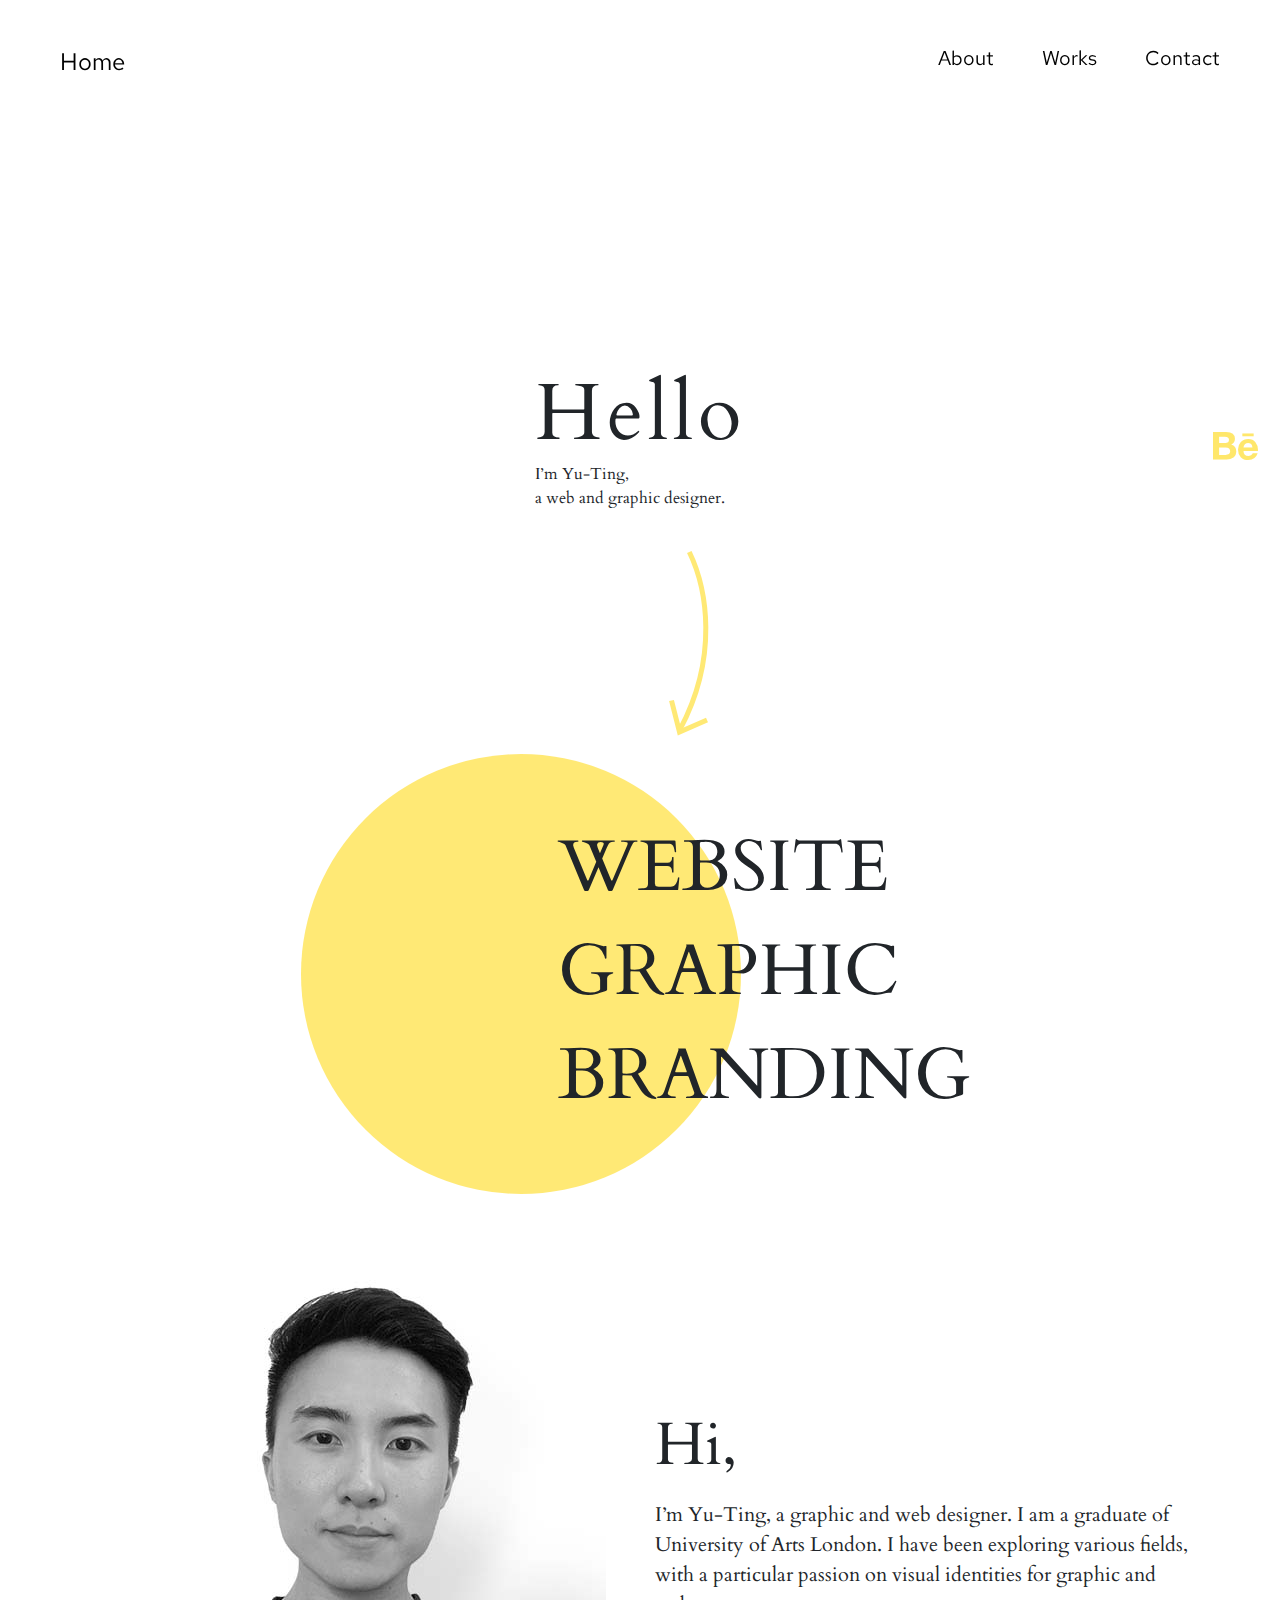
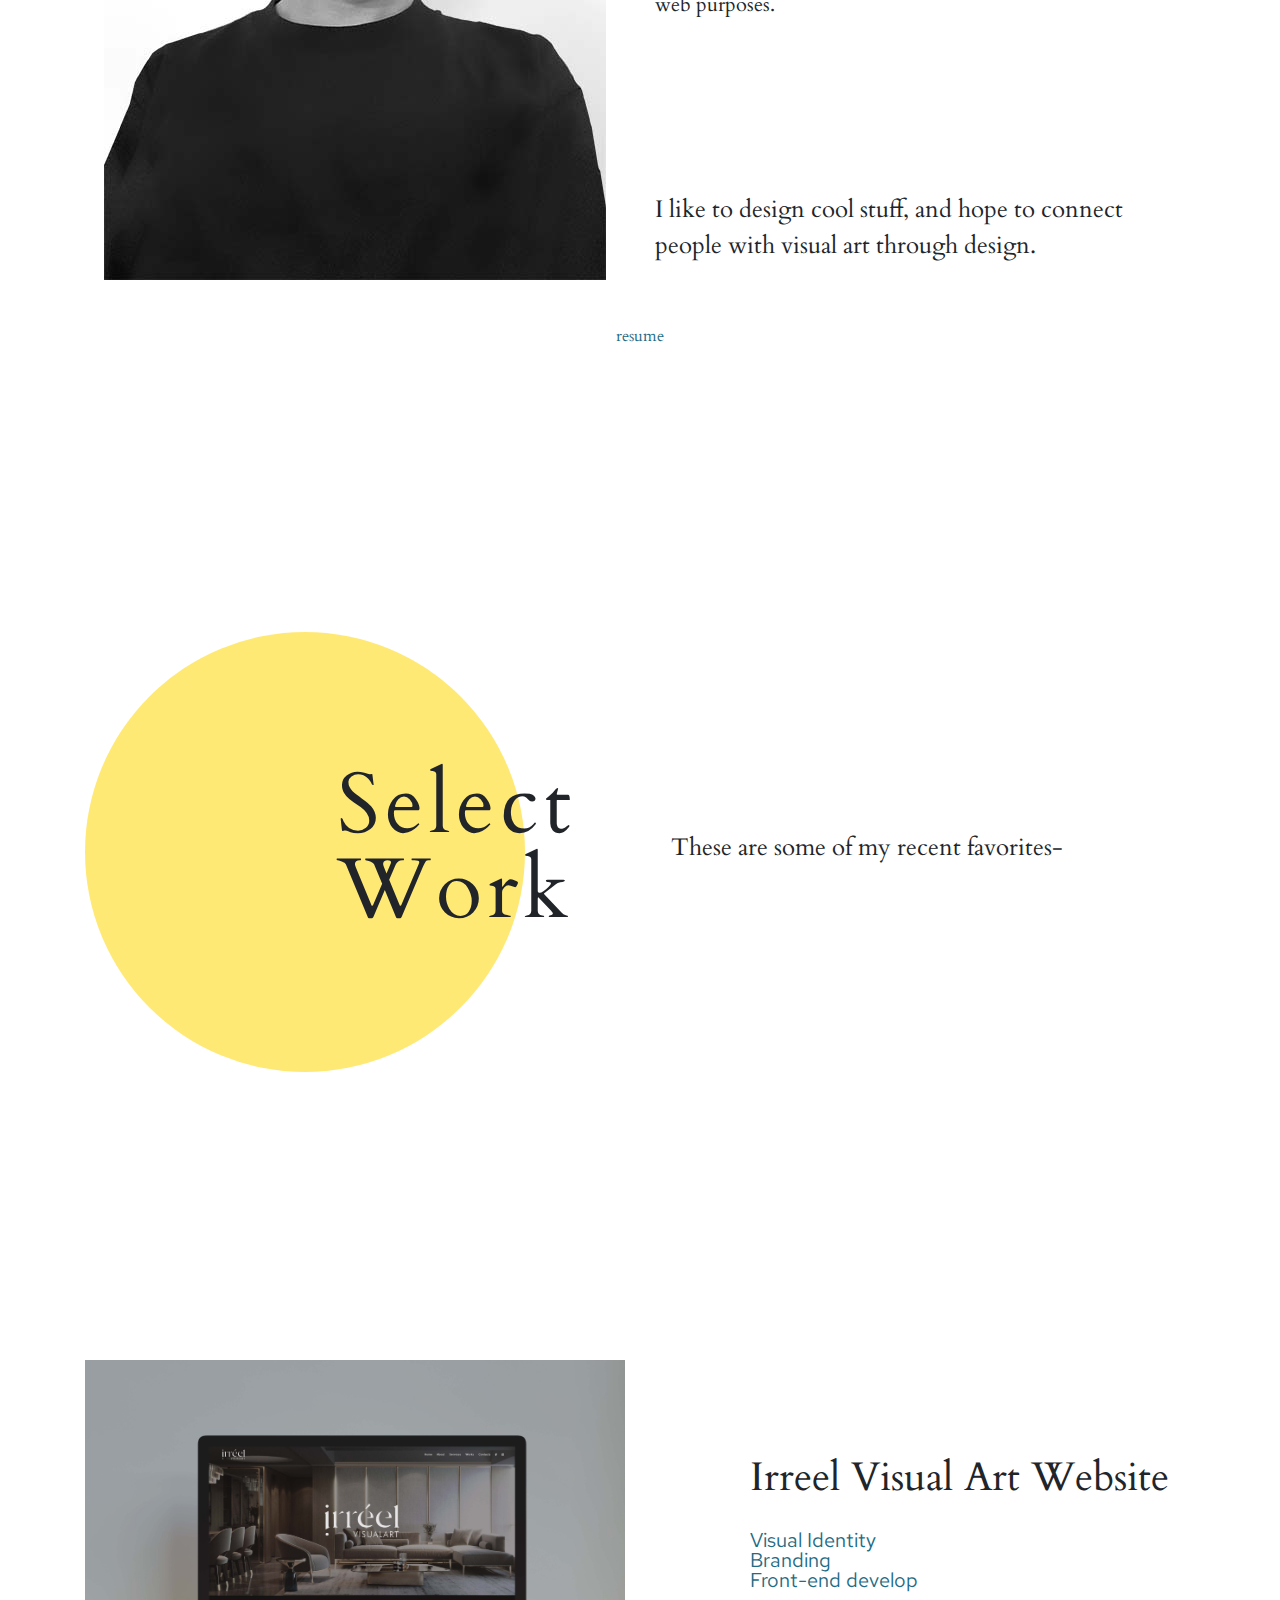
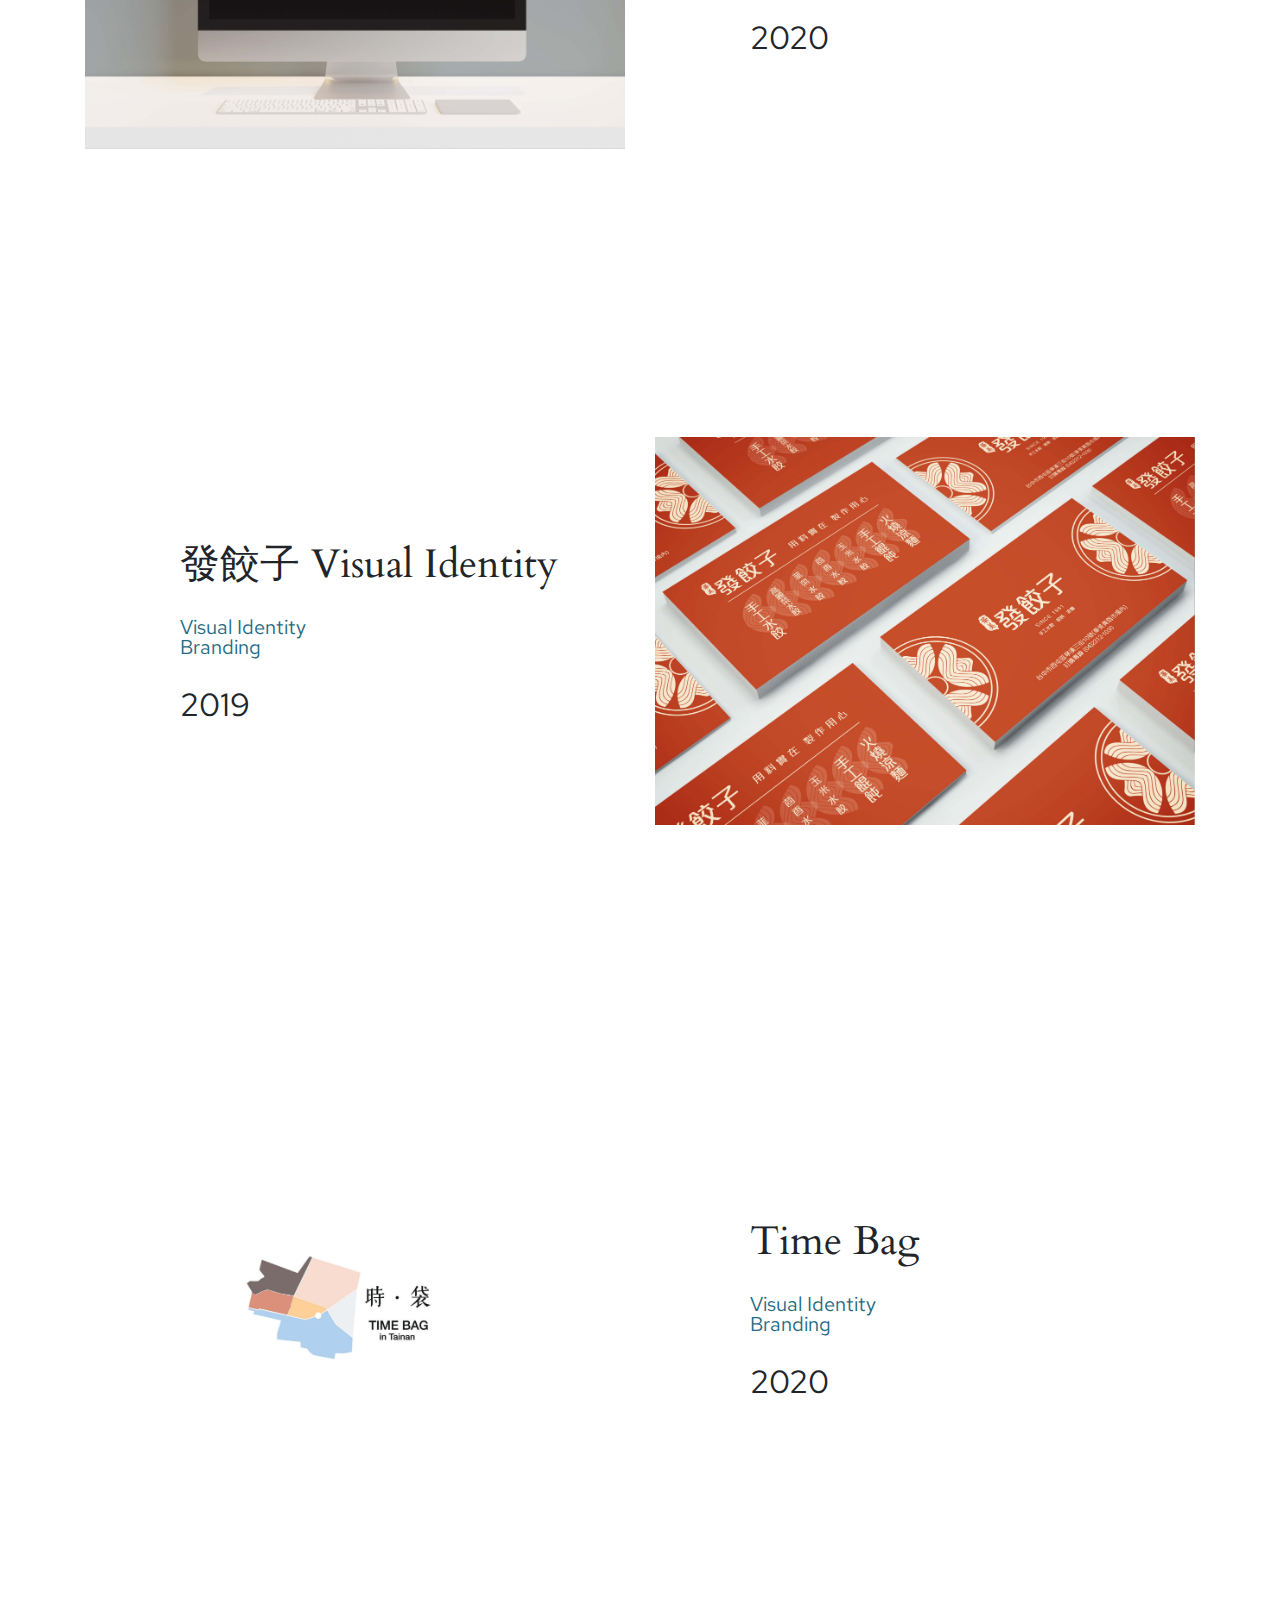
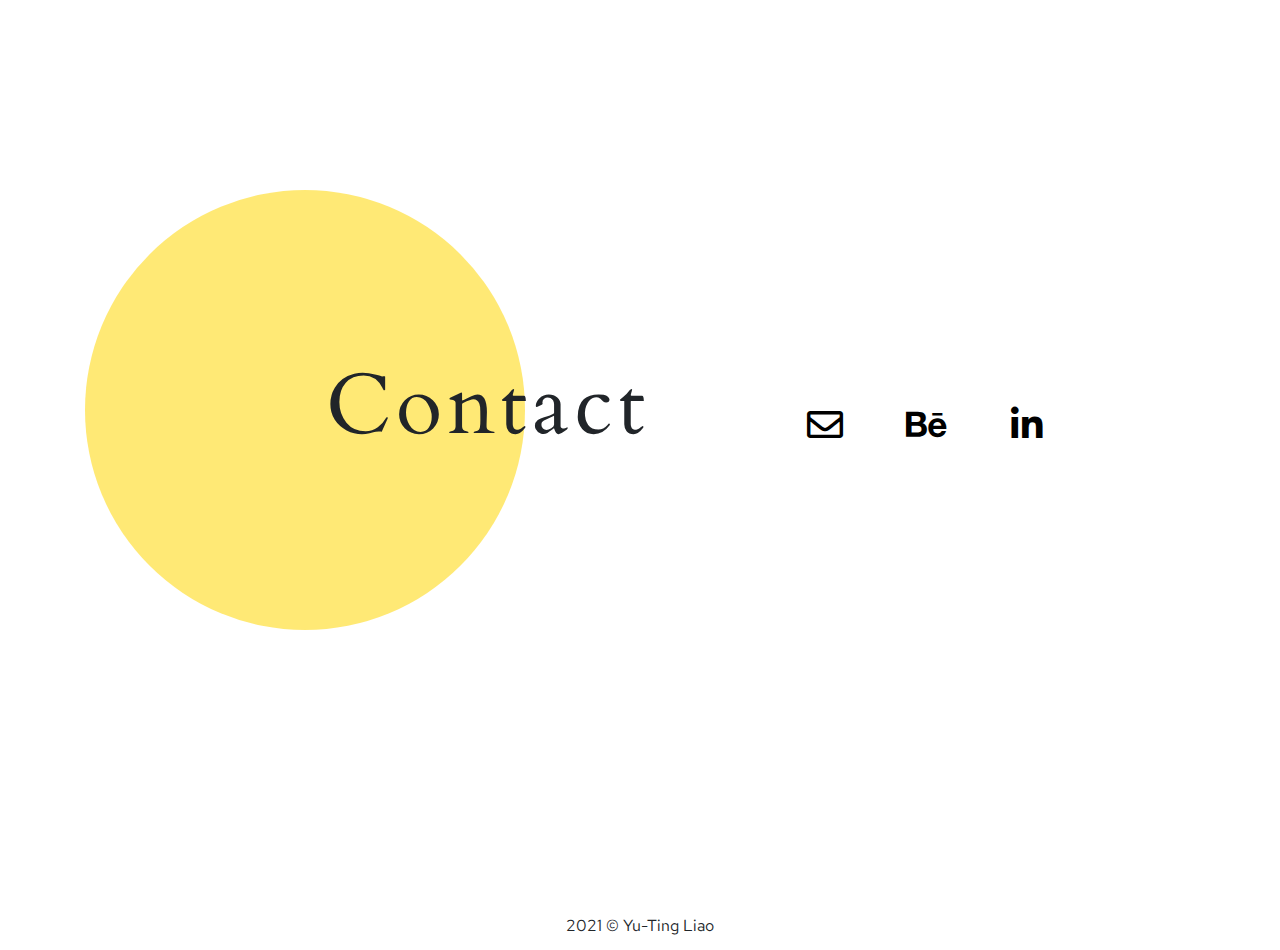
==== commit bd1768d4: "Update 2021-10-01T08:08:10.190Z" ====
--- a/index.html
+++ b/index.html
@@ -63,9 +63,9 @@
     </svg>
     <div class="position-absolute ball d-flex justify-content-center align-items-center">
       <ul class="menu d-flex flex-wrap flex-column list-unstyled pt-sm-3 ms-30">
-        <li class="mb-lg-7 mb-4"><a href="#" class="text-dark hover">WEBSITE</a></li>
-        <li class="mb-lg-7 mb-4"><a href="#" class="text-dark hover">GRAPHIC</a></li>
-        <li class="" id="about"><a href="#" class="text-dark hover">BRANDING</a></li>
+        <li class="mb-lg-7 mb-4"><a href="#web" class="text-dark hover">WEBSITE</a></li>
+        <li class="mb-lg-7 mb-4"><a href="#graph" class="text-dark hover">GRAPHIC</a></li>
+        <li class="" id="about"><a href="#brand" class="text-dark hover">BRANDING</a></li>
       </ul>
     </div>
   </div>
@@ -99,7 +99,7 @@
   <a class="text-third" href="" data-bs-toggle="modal" data-bs-target="#resumeModal">resume</a>
 </div>
 
-<section class="page-section" id="work">
+<section class="page-section pb-0" id="work">
   <div class="container">
     <div class="row align-items-center">
       <div class="col-12 col-md-6">
@@ -115,7 +115,7 @@
   </div>
 </section>
 
-<div class="container page-section pt-0">
+<div class="container page-section pb-0" id="web">
   <div class="row align-items-center">
     <div class="col-12 col-lg-6">
       <a href="#" data-bs-toggle="modal" data-bs-target="#webModal"><img class="img-fluid" src="./assets/images/portfolio/web01.jpg" alt=""></a>
@@ -132,7 +132,7 @@
   </div>
 </div>
 
-<div class="container page-section pt-0">
+<div class="container page-section pb-0" id="graph">
   <div class="row align-items-center flex-column-reverse flex-lg-row">
     <div class="col-12 col-lg-5 offset-lg-1">
       <ul class="list-unstyled pt-5">
@@ -148,7 +148,7 @@
   </div>
 </div>
 
-<div class="container page-section pt-0">
+<div class="container page-section" id="brand">
   <div class="row align-items-center">
     <div class="col-12 col-lg-6">
       <a href="#" data-bs-toggle="modal" data-bs-target="#bagModal"><img class="img-fluid" src="./assets/images/portfolio/bag/bag-cover.jpg" alt=""></a>
--- a/assets/style/all.css
+++ b/assets/style/all.css
@@ -40,7 +40,7 @@
   --bs-white: #fff;
   --bs-black: #000;
   --bs-third: #1F6C84;
-  --bs-fourth: rgba(255, 214, 0, 0.54);
+  --bs-fourth: #ffd50094;
   --bs-font-sans-serif: system-ui, -apple-system, "Segoe UI", Roboto, "Helvetica Neue", Arial, "Noto Sans", "Liberation Sans", sans-serif, "Apple Color Emoji", "Segoe UI Emoji", "Segoe UI Symbol", "Noto Color Emoji";
   --bs-font-monospace: SFMono-Regular, Menlo, Monaco, Consolas, "Liberation Mono", "Courier New", monospace;
   --bs-gradient: linear-gradient(180deg, rgba(255, 255, 255, 0.15), rgba(255, 255, 255, 0));
@@ -3957,43 +3957,43 @@
 
 .btn-fourth {
   color: #000;
-  background-color: rgba(255, 214, 0, 0.54);
-  border-color: rgba(255, 214, 0, 0.54);
+  background-color: #ffd50094;
+  border-color: #ffd50094;
 }
 
 .btn-fourth:hover {
   color: #000;
-  background-color: rgba(255, 227, 82, 0.609);
-  border-color: rgba(255, 223, 59, 0.586);
+  background-color: rgba(255, 226, 77, 0.643333);
+  border-color: rgba(255, 222, 54, 0.622353);
 }
 
 .btn-check:focus + .btn-fourth, .btn-fourth:focus {
   color: #000;
-  background-color: rgba(255, 227, 82, 0.609);
-  border-color: rgba(255, 223, 59, 0.586);
-  -webkit-box-shadow: 0 0 0 0.25rem rgba(173, 145, 0, 0.5);
-          box-shadow: 0 0 0 0.25rem rgba(173, 145, 0, 0.5);
+  background-color: rgba(255, 226, 77, 0.643333);
+  border-color: rgba(255, 222, 54, 0.622353);
+  -webkit-box-shadow: 0 0 0 0.25rem rgba(178, 149, 0, 0.5);
+          box-shadow: 0 0 0 0.25rem rgba(178, 149, 0, 0.5);
 }
 
 .btn-check:checked + .btn-fourth,
 .btn-check:active + .btn-fourth, .btn-fourth:active, .btn-fourth.active,
 .show > .btn-fourth.dropdown-toggle {
   color: #000;
-  background-color: rgba(255, 231, 103, 0.632);
-  border-color: rgba(255, 223, 59, 0.586);
+  background-color: rgba(255, 229, 97, 0.664314);
+  border-color: rgba(255, 222, 54, 0.622353);
 }
 
 .btn-check:checked + .btn-fourth:focus,
 .btn-check:active + .btn-fourth:focus, .btn-fourth:active:focus, .btn-fourth.active:focus,
 .show > .btn-fourth.dropdown-toggle:focus {
-  -webkit-box-shadow: 0 0 0 0.25rem rgba(173, 145, 0, 0.5);
-          box-shadow: 0 0 0 0.25rem rgba(173, 145, 0, 0.5);
+  -webkit-box-shadow: 0 0 0 0.25rem rgba(178, 149, 0, 0.5);
+          box-shadow: 0 0 0 0.25rem rgba(178, 149, 0, 0.5);
 }
 
 .btn-fourth:disabled, .btn-fourth.disabled {
   color: #000;
-  background-color: rgba(255, 214, 0, 0.54);
-  border-color: rgba(255, 214, 0, 0.54);
+  background-color: #ffd50094;
+  border-color: #ffd50094;
 }
 
 .btn-outline-primary {
@@ -4371,36 +4371,36 @@
 }
 
 .btn-outline-fourth {
-  color: rgba(255, 214, 0, 0.54);
-  border-color: rgba(255, 214, 0, 0.54);
+  color: #ffd50094;
+  border-color: #ffd50094;
 }
 
 .btn-outline-fourth:hover {
   color: #000;
-  background-color: rgba(255, 214, 0, 0.54);
-  border-color: rgba(255, 214, 0, 0.54);
+  background-color: #ffd50094;
+  border-color: #ffd50094;
 }
 
 .btn-check:focus + .btn-outline-fourth, .btn-outline-fourth:focus {
-  -webkit-box-shadow: 0 0 0 0.25rem rgba(255, 214, 0, 0.5);
-          box-shadow: 0 0 0 0.25rem rgba(255, 214, 0, 0.5);
+  -webkit-box-shadow: 0 0 0 0.25rem rgba(255, 213, 0, 0.5);
+          box-shadow: 0 0 0 0.25rem rgba(255, 213, 0, 0.5);
 }
 
 .btn-check:checked + .btn-outline-fourth,
 .btn-check:active + .btn-outline-fourth, .btn-outline-fourth:active, .btn-outline-fourth.active, .btn-outline-fourth.dropdown-toggle.show {
   color: #000;
-  background-color: rgba(255, 214, 0, 0.54);
-  border-color: rgba(255, 214, 0, 0.54);
+  background-color: #ffd50094;
+  border-color: #ffd50094;
 }
 
 .btn-check:checked + .btn-outline-fourth:focus,
 .btn-check:active + .btn-outline-fourth:focus, .btn-outline-fourth:active:focus, .btn-outline-fourth.active:focus, .btn-outline-fourth.dropdown-toggle.show:focus {
-  -webkit-box-shadow: 0 0 0 0.25rem rgba(255, 214, 0, 0.5);
-          box-shadow: 0 0 0 0.25rem rgba(255, 214, 0, 0.5);
+  -webkit-box-shadow: 0 0 0 0.25rem rgba(255, 213, 0, 0.5);
+          box-shadow: 0 0 0 0.25rem rgba(255, 213, 0, 0.5);
 }
 
 .btn-outline-fourth:disabled, .btn-outline-fourth.disabled {
-  color: rgba(255, 214, 0, 0.54);
+  color: #ffd50094;
   background-color: transparent;
 }
 
@@ -6098,13 +6098,13 @@
 }
 
 .alert-fourth {
-  color: rgba(50, 42, 0, 0.816);
-  background-color: rgba(255, 252, 233, 0.908);
-  border-color: rgba(255, 249, 220, 0.862);
+  color: rgba(55, 46, 0, 0.832157);
+  background-color: rgba(255, 251, 231, 0.916078);
+  border-color: rgba(255, 249, 217, 0.874118);
 }
 
 .alert-fourth .alert-link {
-  color: rgba(37, 31, 0, 0.8528);
+  color: rgba(41, 34, 0, 0.865725);
 }
 
 @-webkit-keyframes progress-bar-stripes {
@@ -6619,19 +6619,19 @@
 }
 
 .list-group-item-fourth {
-  color: rgba(50, 42, 0, 0.816);
-  background-color: rgba(255, 252, 233, 0.908);
+  color: rgba(55, 46, 0, 0.832157);
+  background-color: rgba(255, 251, 231, 0.916078);
 }
 
 .list-group-item-fourth.list-group-item-action:hover, .list-group-item-fourth.list-group-item-action:focus {
-  color: rgba(50, 42, 0, 0.816);
-  background-color: rgba(225, 222, 206, 0.9172);
+  color: rgba(55, 46, 0, 0.832157);
+  background-color: rgba(225, 222, 204, 0.924471);
 }
 
 .list-group-item-fourth.list-group-item-action.active {
   color: #fff;
-  background-color: rgba(50, 42, 0, 0.816);
-  border-color: rgba(50, 42, 0, 0.816);
+  background-color: rgba(55, 46, 0, 0.832157);
+  border-color: rgba(55, 46, 0, 0.832157);
 }
 
 .btn-close {
@@ -7874,11 +7874,11 @@
 }
 
 .link-fourth {
-  color: rgba(255, 214, 0, 0.54);
+  color: #ffd50094;
 }
 
 .link-fourth:hover, .link-fourth:focus {
-  color: rgba(255, 231, 103, 0.632);
+  color: rgba(255, 229, 97, 0.664314);
 }
 
 .ratio {
@@ -8302,7 +8302,7 @@
 }
 
 .border-fourth {
-  border-color: rgba(255, 214, 0, 0.54) !important;
+  border-color: #ffd50094 !important;
 }
 
 .border-1 {
@@ -9543,7 +9543,7 @@
 }
 
 .text-fourth {
-  color: rgba(255, 214, 0, 0.54) !important;
+  color: #ffd50094 !important;
 }
 
 .text-body {
@@ -9611,7 +9611,7 @@
 }
 
 .bg-fourth {
-  background-color: rgba(255, 214, 0, 0.54) !important;
+  background-color: #ffd50094 !important;
 }
 
 .bg-body {
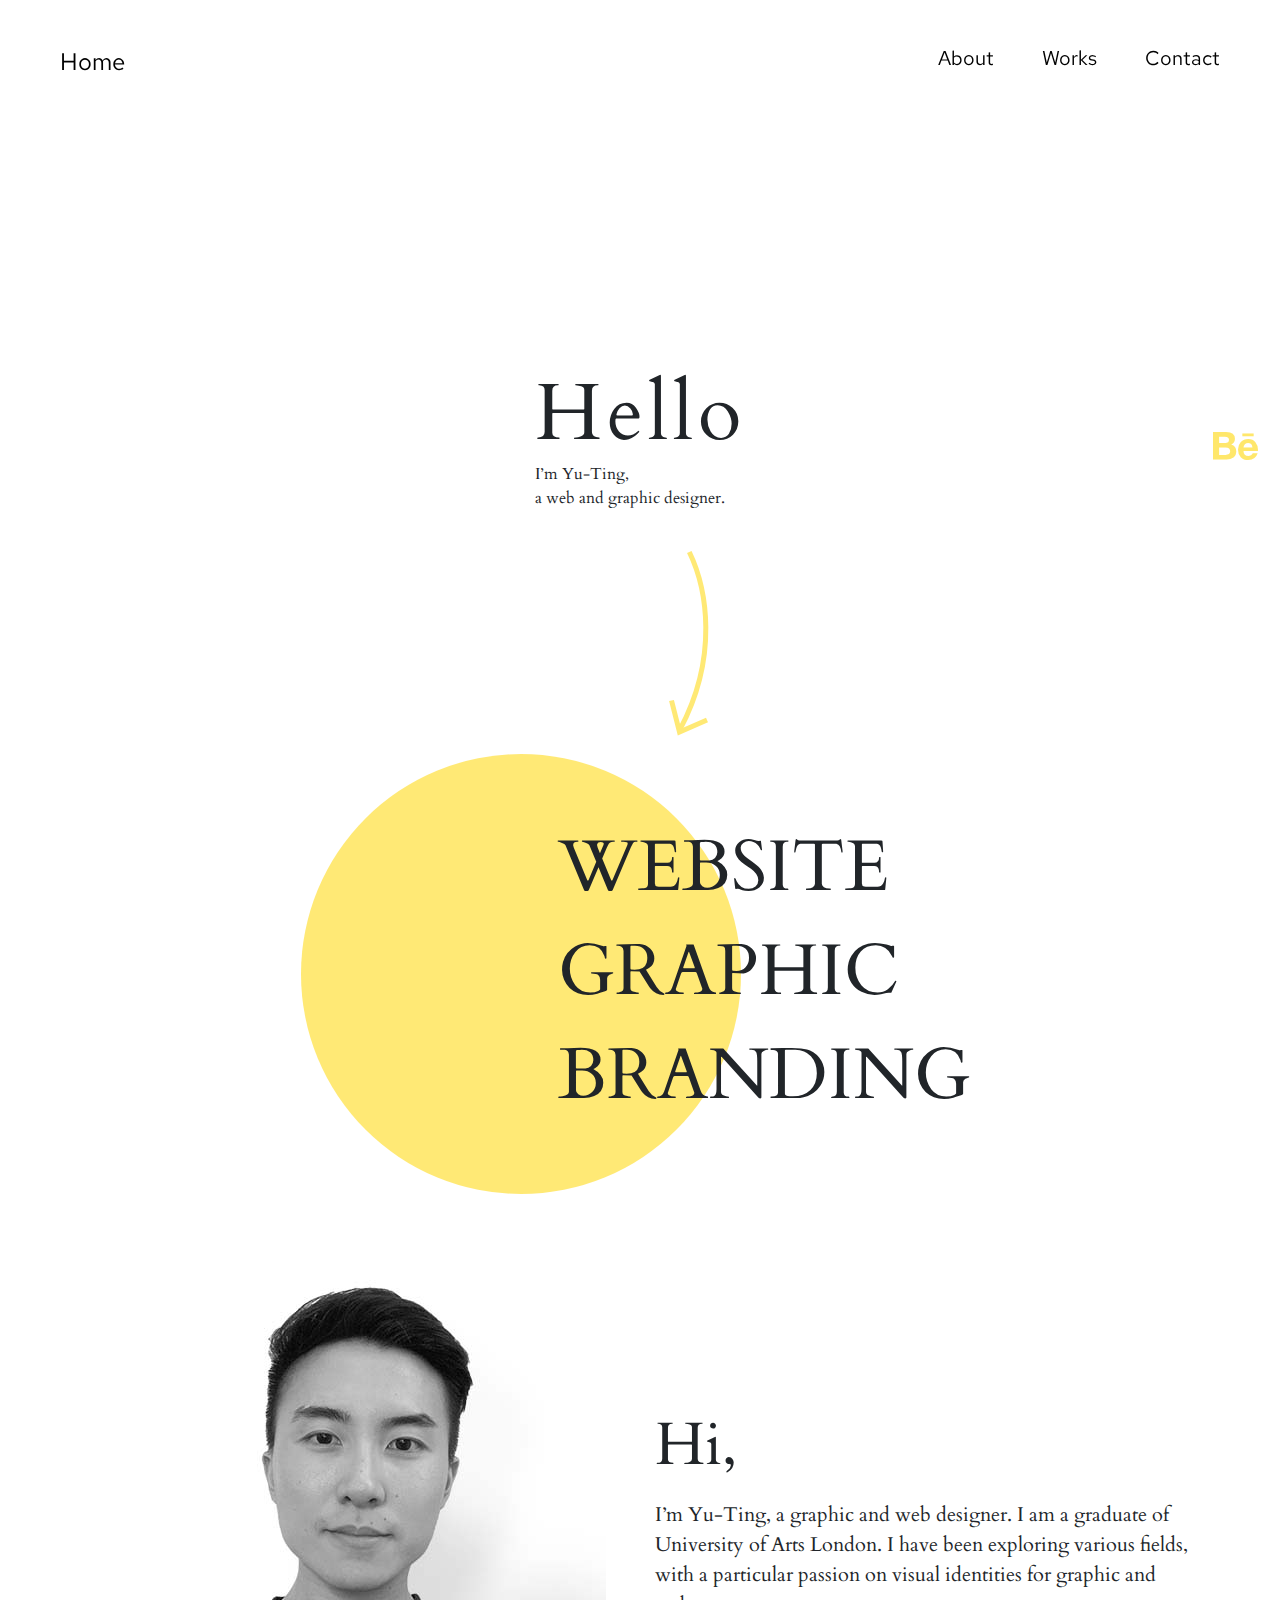
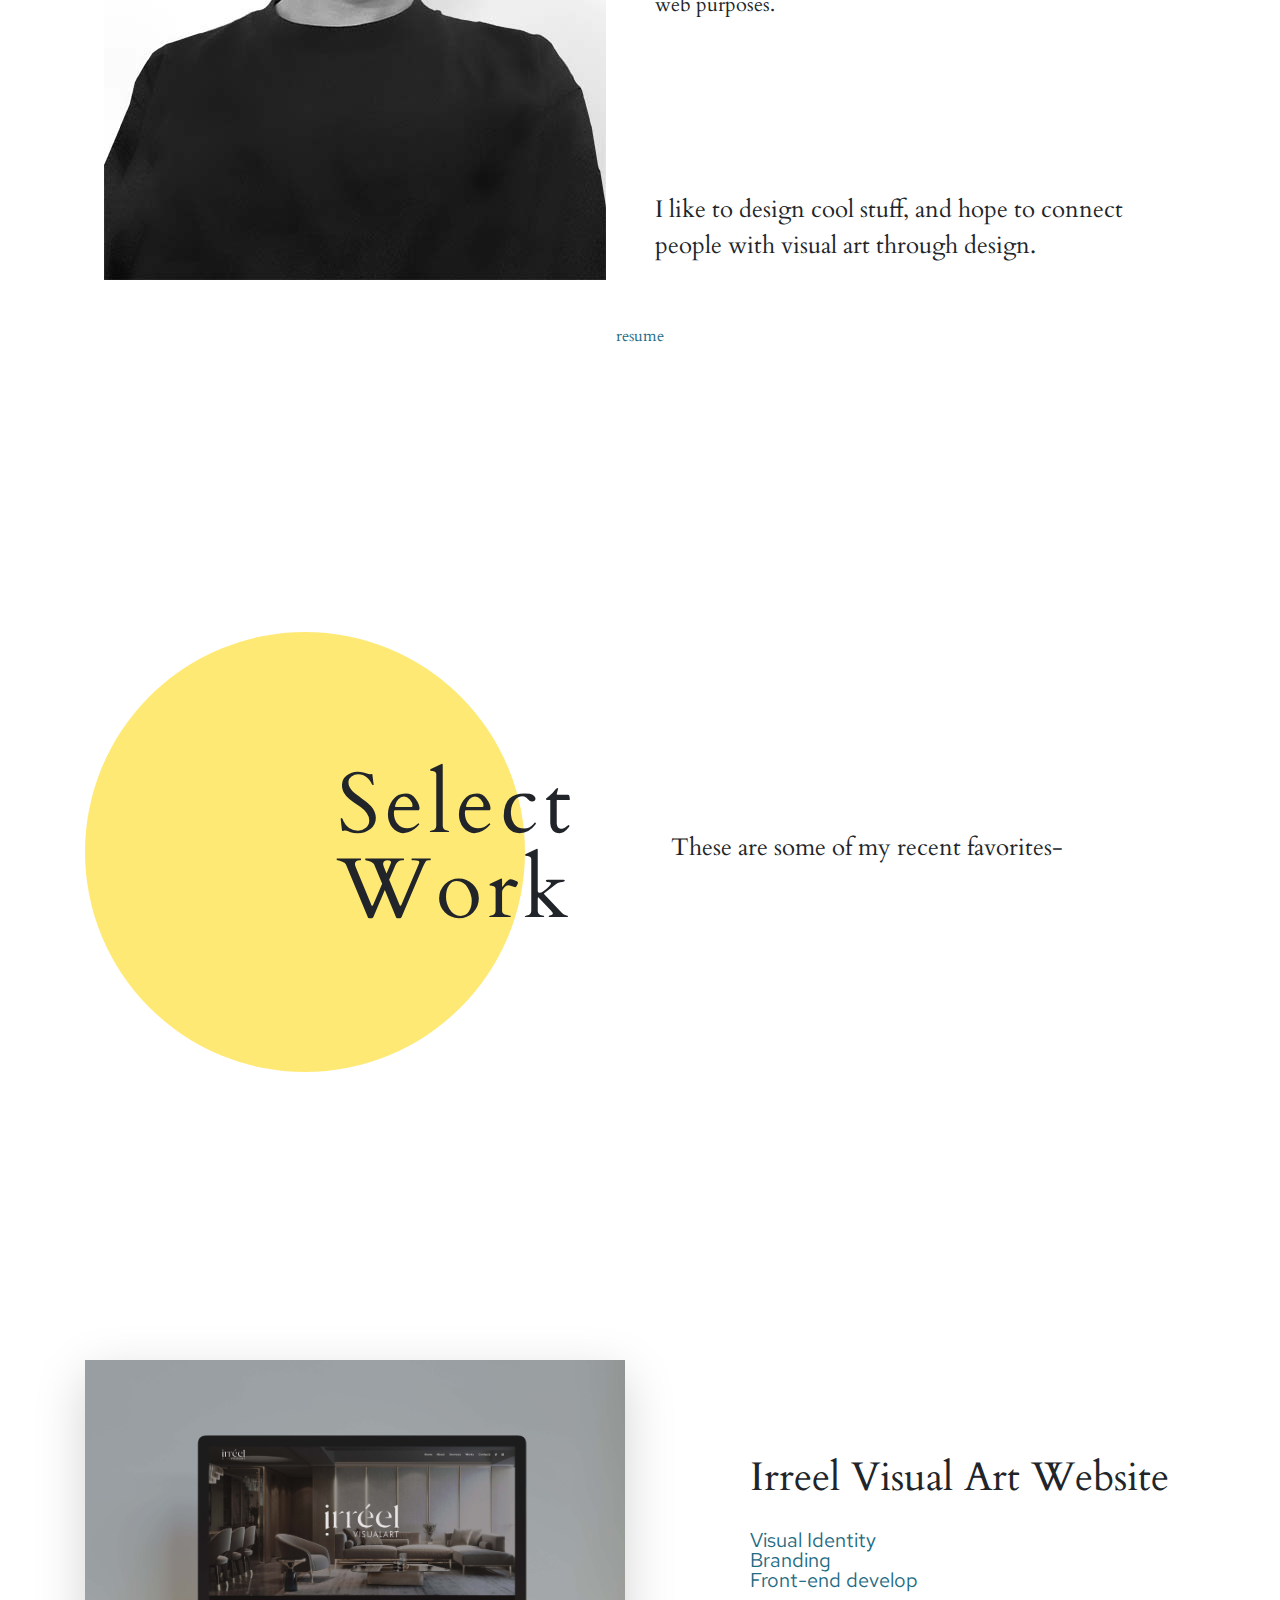
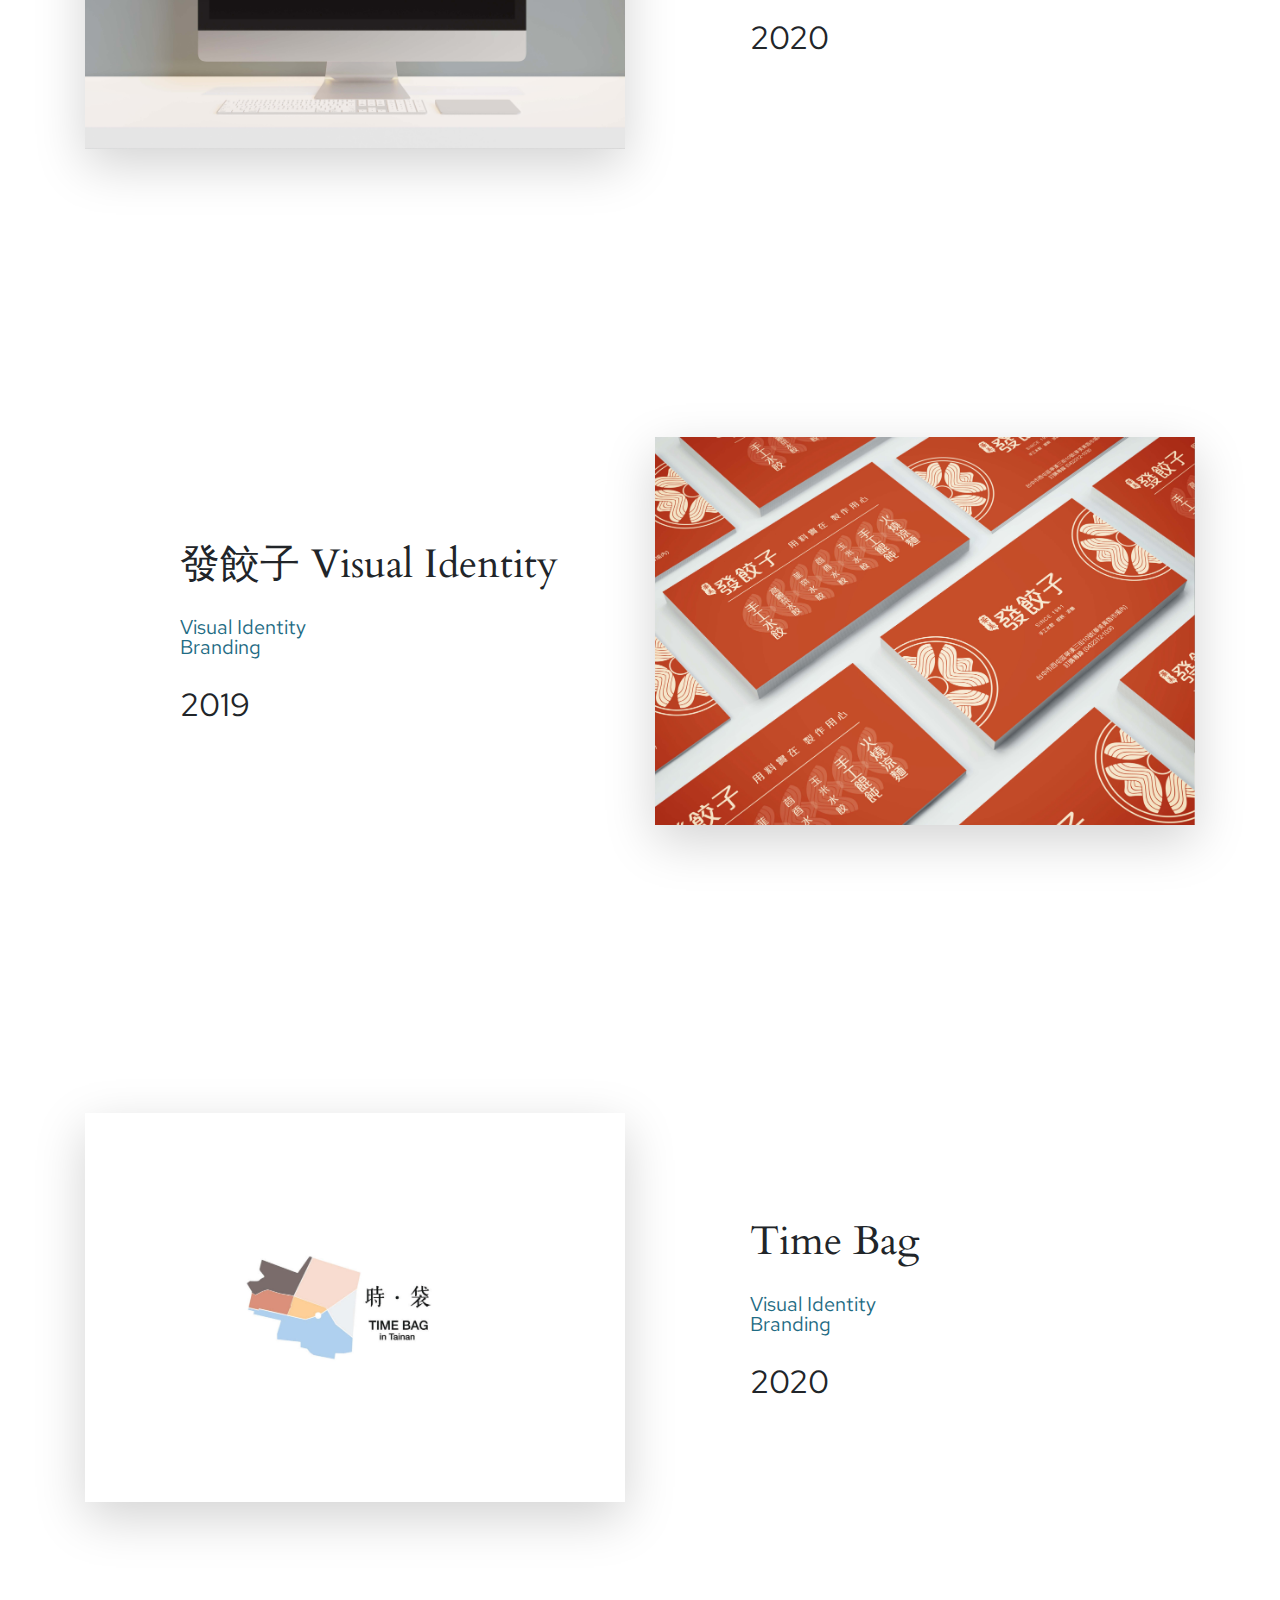
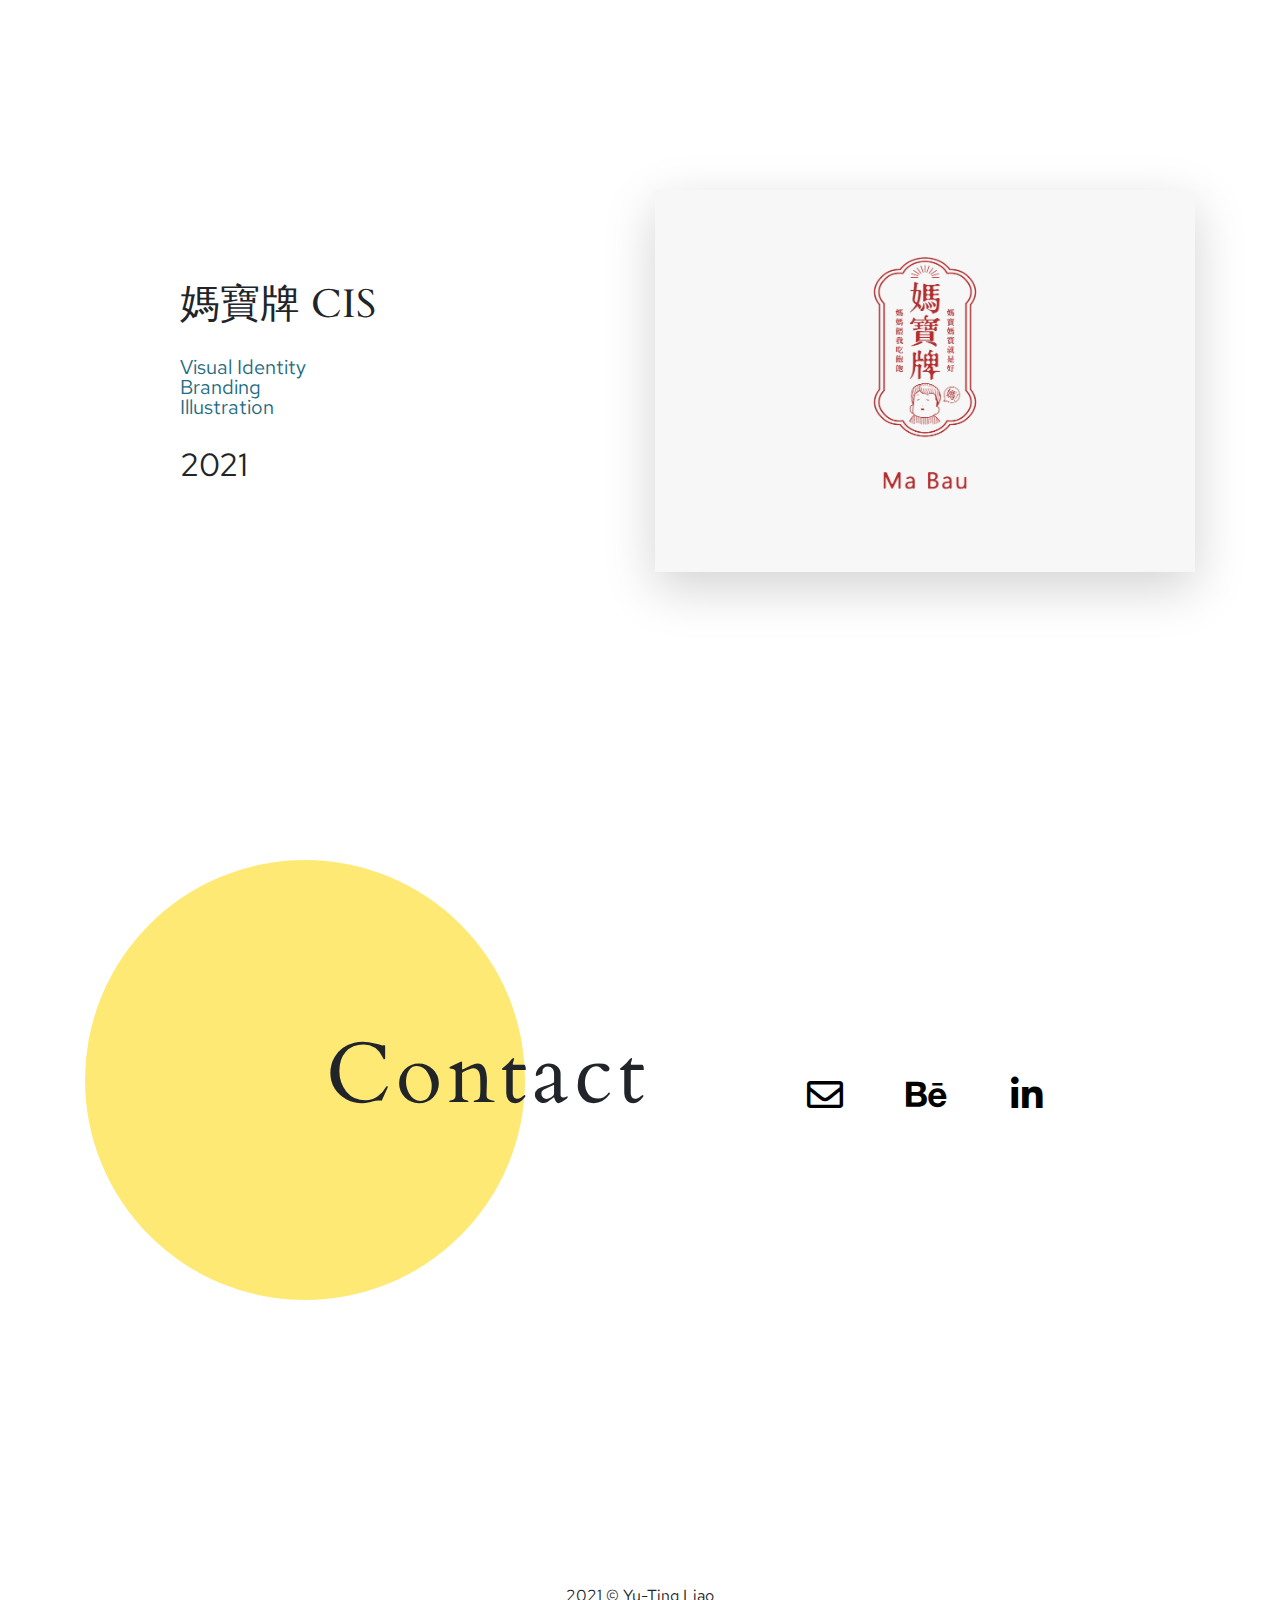
==== commit 9525f5ab: "Update 2021-10-06T16:40:03.141Z" ====
--- a/index.html
+++ b/index.html
@@ -118,7 +118,7 @@
 <div class="container page-section pb-0" id="web">
   <div class="row align-items-center">
     <div class="col-12 col-lg-6">
-      <a href="#" data-bs-toggle="modal" data-bs-target="#webModal"><img class="img-fluid" src="./assets/images/portfolio/web01.jpg" alt=""></a>
+      <a href="#" data-bs-toggle="modal" data-bs-target="#webModal"><img class="img-fluid shadow-lg" src="./assets/images/portfolio/web01.jpg" alt=""></a>
     </div>
     <div class="col-12 col-lg-5 offset-lg-1">
       <ul class="list-unstyled pt-5">
@@ -143,15 +143,15 @@
       </ul>
     </div>
     <div class="col-12 col-lg-6">
-      <a class="" href="#" data-bs-toggle="modal" data-bs-target="#cardModal"><img class="img-fluid" src="./assets/images/portfolio/card01.jpg" alt=""></a>
-    </div>
-  </div>
-</div>
-
-<div class="container page-section" id="brand">
+      <a class="" href="#" data-bs-toggle="modal" data-bs-target="#cardModal"><img class="img-fluid shadow-lg" src="./assets/images/portfolio/card01.jpg" alt=""></a>
+    </div>
+  </div>
+</div>
+
+<div class="container page-section pb-0" id="brand">
   <div class="row align-items-center">
     <div class="col-12 col-lg-6">
-      <a href="#" data-bs-toggle="modal" data-bs-target="#bagModal"><img class="img-fluid" src="./assets/images/portfolio/bag/bag-cover.jpg" alt=""></a>
+      <a href="#" data-bs-toggle="modal" data-bs-target="#bagModal"><img class="img-fluid shadow-lg" src="./assets/images/portfolio/bag/bag-cover.jpg" alt=""></a>
     </div>
     <div class="col-12 col-lg-5 offset-lg-1">
       <ul class="list-unstyled pt-5">
@@ -160,6 +160,23 @@
         <li class="fs-6 text-third mb-7 ff-red">Branding</li>
         <li class="fs-3 ff-red">2020</li>
       </ul>
+    </div>
+  </div>
+</div>
+
+<div class="container page-section">
+  <div class="row align-items-center flex-column-reverse flex-lg-row">
+    <div class="col-12 col-lg-5 offset-lg-1">
+      <ul class="list-unstyled pt-5">
+        <li class="fs-1 mb-7">媽寶牌 CIS</li>
+        <li class="fs-6 text-third ff-red">Visual Identity</li>
+        <li class="fs-6 text-third ff-red">Branding</li>
+        <li class="fs-6 text-third mb-7 ff-red">Illustration </li>
+        <li class="fs-3 ff-red">2021</li>
+      </ul>
+    </div>
+    <div class="col-12 col-lg-6">
+      <a class="" href="#" data-bs-toggle="modal" data-bs-target="#cisModal"><img class="img-fluid shadow-lg" src="./assets/images/portfolio/cis/媽寶牌商標說明_page-0001.jpg" alt=""></a>
     </div>
   </div>
 </div>
@@ -328,7 +345,7 @@
 
 <!-- modal-3 -->
 
-<div class="modal fade" id="foodModal" tabindex="-1" aria-labelledby="exampleModalLabel" aria-hidden="true">
+<div class="modal fade" id="cisModal" tabindex="-1" aria-labelledby="exampleModalLabel" aria-hidden="true">
   <div class="modal-dialog modal-fullscreen">
     <div class="modal-content">
       <div class="modal-header border-0">
@@ -336,31 +353,66 @@
         <button type="button" class="btn-close" data-bs-dismiss="modal" aria-label="Close"></button>
       </div>
       <div class="modal-body d-flex flex-column align-items-center">
-        <ul class="row list-unstyled container">
+        <ul class="row list-unstyled container px-0">
           <li class="mb-9">
-            <p>Graphics</p>
-            <h2 class="mb-5">Illustration</h2>
-            <p class="mb-5">Lorem ipsum dolor sit amet consectetur adipisicing elit. Deleniti autem molestias vero,
-              dignissimos ad asperiores obcaecati. Ab iure eveniet fugiat, neque harum facere molestias minus laboriosam
-              exercitationem amet distinctio, reiciendis dicta quibusdam ea laborum maxime magnam enim officiis nostrum
-              corrupti et veritatis. Quod natus molestiae eum, tempora esse at minima consequatur ullam, doloremque
-              blanditiis sint. Ipsam possimus laborum debitis facere dolorum temporibus nisi minima earum quas, fuga,
-              quod blanditiis magni quos aliquam adipisci repellendus! Ullam obcaecati explicabo blanditiis modi eum
-              dignissimos? Sequi assumenda ea dicta cum dolorum! Cumque accusantium deleniti voluptatem odit? Sit enim
-              sapiente maiores id pariatur, quidem facere!</p>
-          </li>
-          <li class="col-12">
-            <img src="./assets/images/food/meat3.jpg" alt="" class="modal-img">
-          </li>
-          <li class="col-12">
-            <img src="./assets/images/food/pork.jpg" alt="" class="modal-img">
-          </li>
-          <li class="col-12">
-            <img src="./assets/images/food/zen.jpg" alt="" class="modal-img">
+            <h2 class="mb-9 fs-1">媽寶牌 CIS</h2>
+            <div class="d-flex align-items-center">
+              <p class="fs-6 mb-0 ff-red me-6">2021</p>
+              <ul class="list-unstyled">
+                <li class="fs-6 text-third ff-red mb-5">Visual Identity</li>
+                <li class="fs-6 text-third ff-red">Branding</li>
+                <li class="fs-6 text-third ff-red">Illustration</li>
+              </ul>
+            </div>
+          </li>
+          <li class="col-12 mb-lg-9 mb-5">
+            <img src="./assets/images/portfolio/cis/媽寶牌商標說明_page-0001.jpg" alt="" class="modal-img">
+          </li>
+          <li class="col-12 mb-lg-5 mb-3">
+            <img src="./assets/images/portfolio/cis/媽寶牌商標說明_page-0002.jpg" alt="" class="modal-img">
+          </li>
+          <li class="col-12 mb-lg-5 mb-3">
+            <img src="./assets/images/portfolio/cis/媽寶牌商標說明_page-0003.jpg" alt="" class="modal-img">
+          </li>
+          <li class="col-12 mb-lg-5 mb-3">
+            <img src="./assets/images/portfolio/cis/媽寶牌商標說明_page-0004.jpg" alt="" class="modal-img">
+          </li>
+          <li class="col-12 mb-lg-5 mb-3">
+            <img src="./assets/images/portfolio/cis/媽寶牌商標說明_page-0005.jpg" alt="" class="modal-img">
+          </li>
+          <li class="col-12 mb-lg-5 mb-3">
+            <img src="./assets/images/portfolio/cis/媽寶牌商標說明_page-0006.jpg" alt="" class="modal-img">
+          </li>
+          <li class="col-12 mb-lg-5 mb-3">
+            <img src="./assets/images/portfolio/cis/媽寶牌商標說明_page-0007.jpg" alt="" class="modal-img">
+          </li>
+          <li class="col-12 mb-lg-5 mb-3">
+            <img src="./assets/images/portfolio/cis/媽寶牌商標說明_page-0008.jpg" alt="" class="modal-img">
+          </li>
+          <li class="col-12 mb-lg-5 mb-3">
+            <img src="./assets/images/portfolio/cis/媽寶牌商標說明_page-0009.jpg" alt="" class="modal-img">
+          </li>
+          <li class="col-12 mb-lg-5 mb-3">
+            <img src="./assets/images/portfolio/cis/媽寶牌商標說明_page-0010.jpg" alt="" class="modal-img">
+          </li>
+          <li class="col-12 mb-lg-5 mb-3">
+            <img src="./assets/images/portfolio/cis/媽寶牌商標說明_page-0011.jpg" alt="" class="modal-img">
+          </li>
+          <li class="col-12 mb-lg-5 mb-3">
+            <img src="./assets/images/portfolio/cis/媽寶牌商標說明_page-0012.jpg" alt="" class="modal-img">
+          </li>
+          <li class="col-12 mb-lg-5 mb-3">
+            <img src="./assets/images/portfolio/cis/媽寶牌商標說明_page-0013.jpg" alt="" class="modal-img">
+          </li>
+          <li class="col-12 mb-lg-5 mb-3">
+            <img src="./assets/images/portfolio/cis/媽寶牌商標說明_page-0014.jpg" alt="" class="modal-img">
+          </li>
+          <li class="col-12 mb-lg-5 mb-3">
+            <img src="./assets/images/portfolio/cis/媽寶牌商標說明_page-0015.jpg" alt="" class="modal-img">
           </li>
         </ul>
       </div>
-      <div class="modal-footer">
+      <div class="modal-footer border-0">
       </div>
     </div>
   </div>
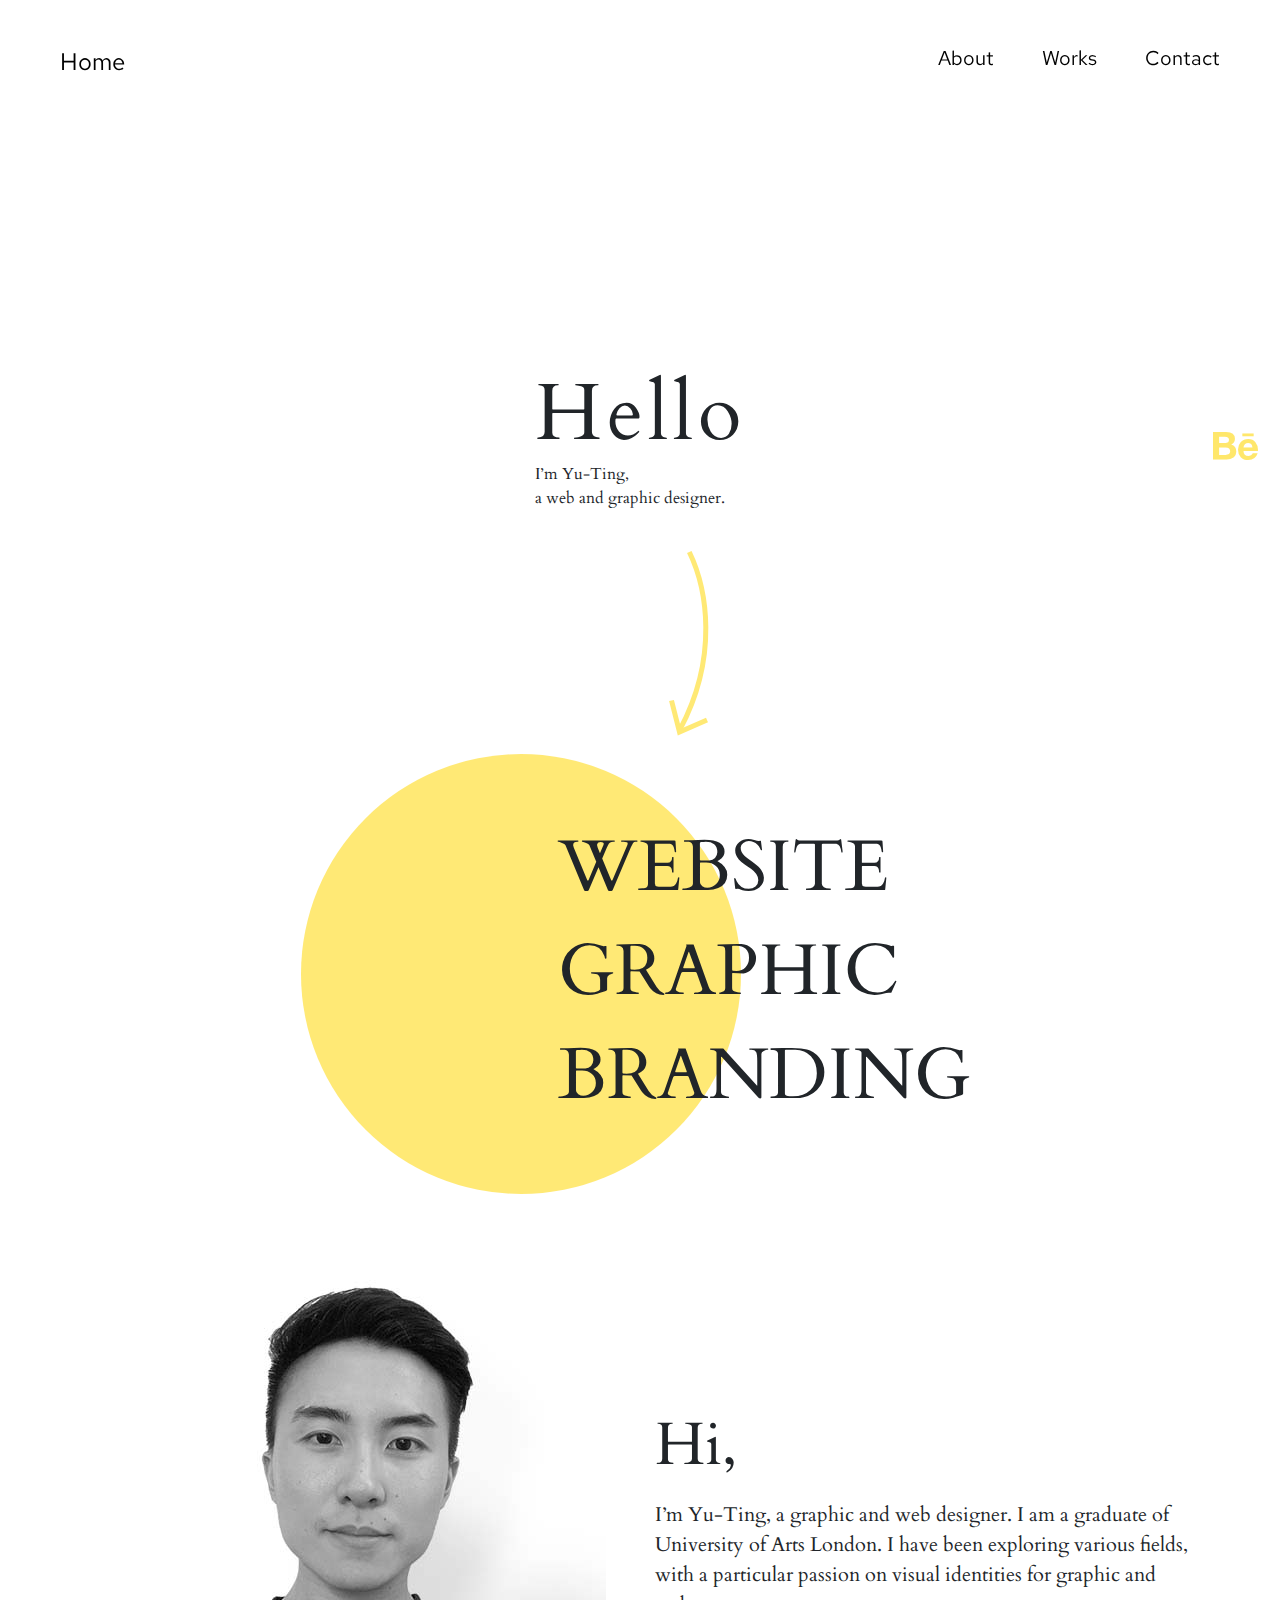
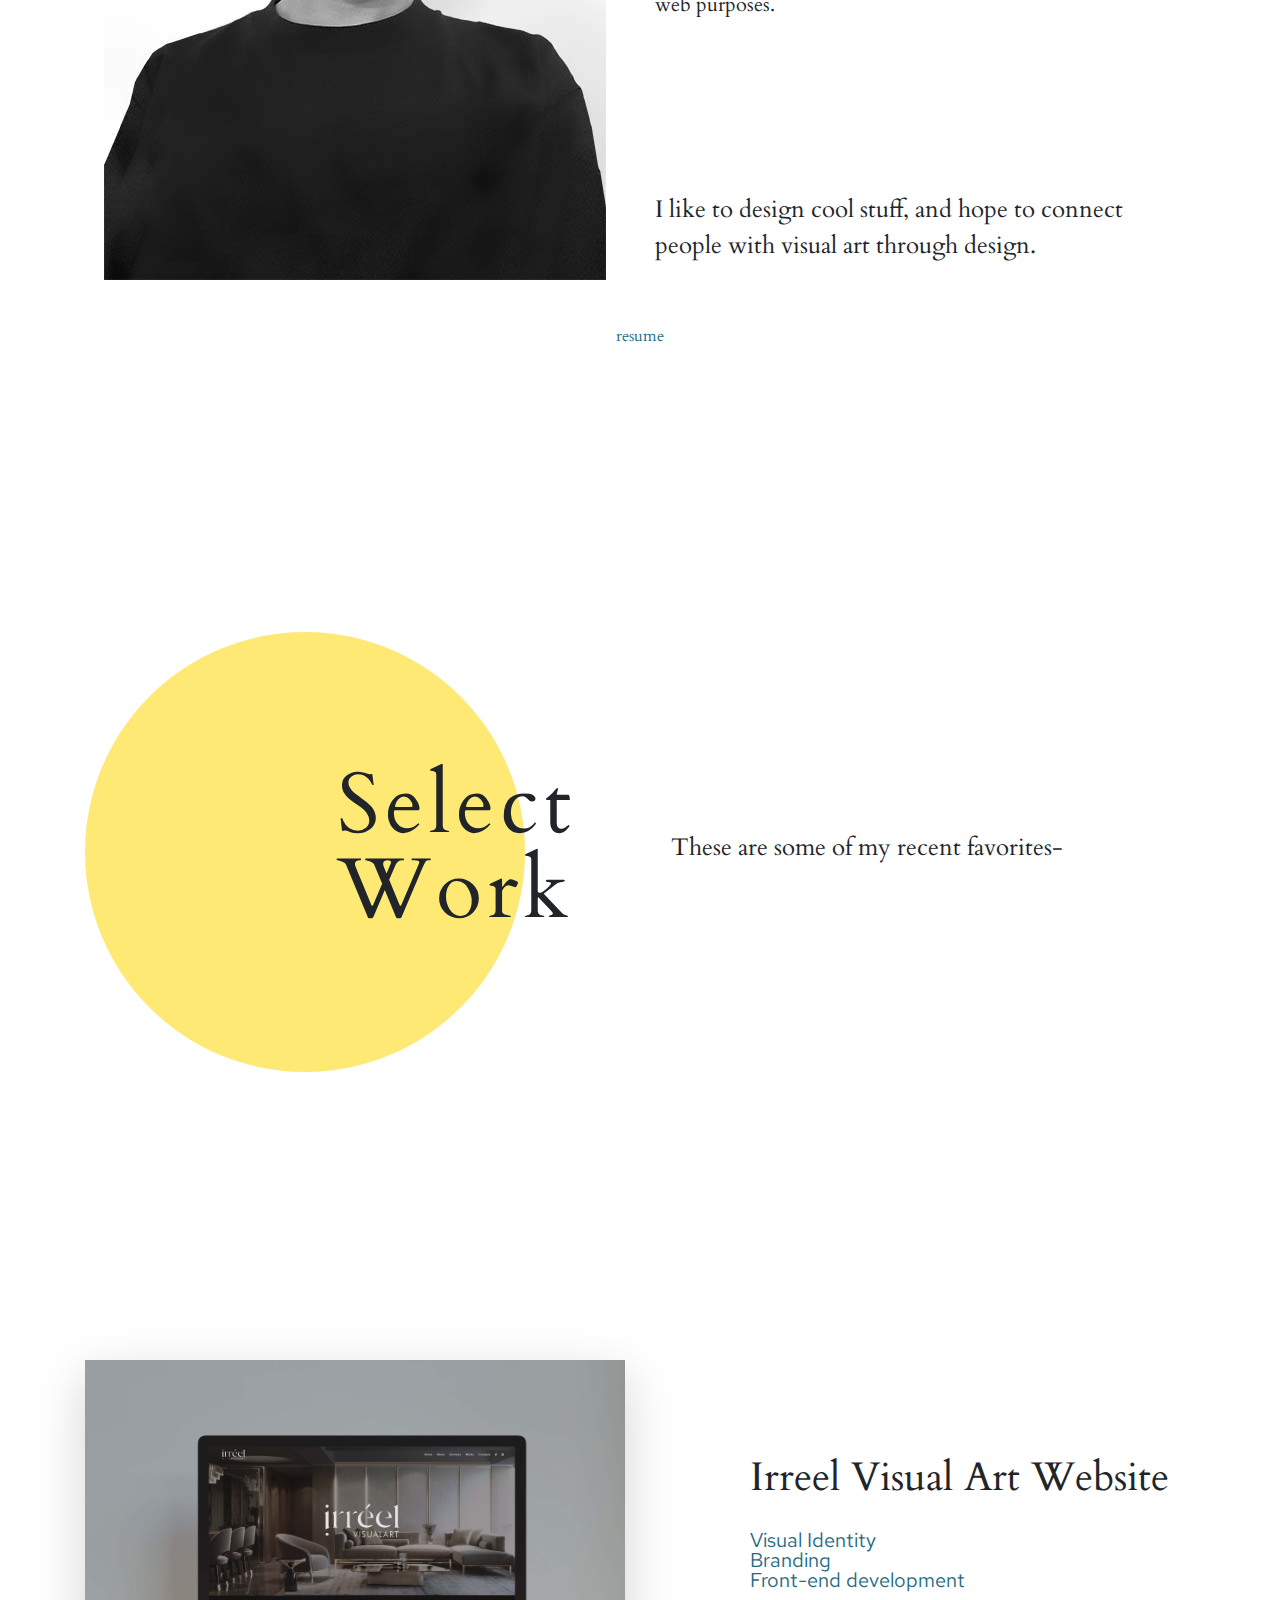
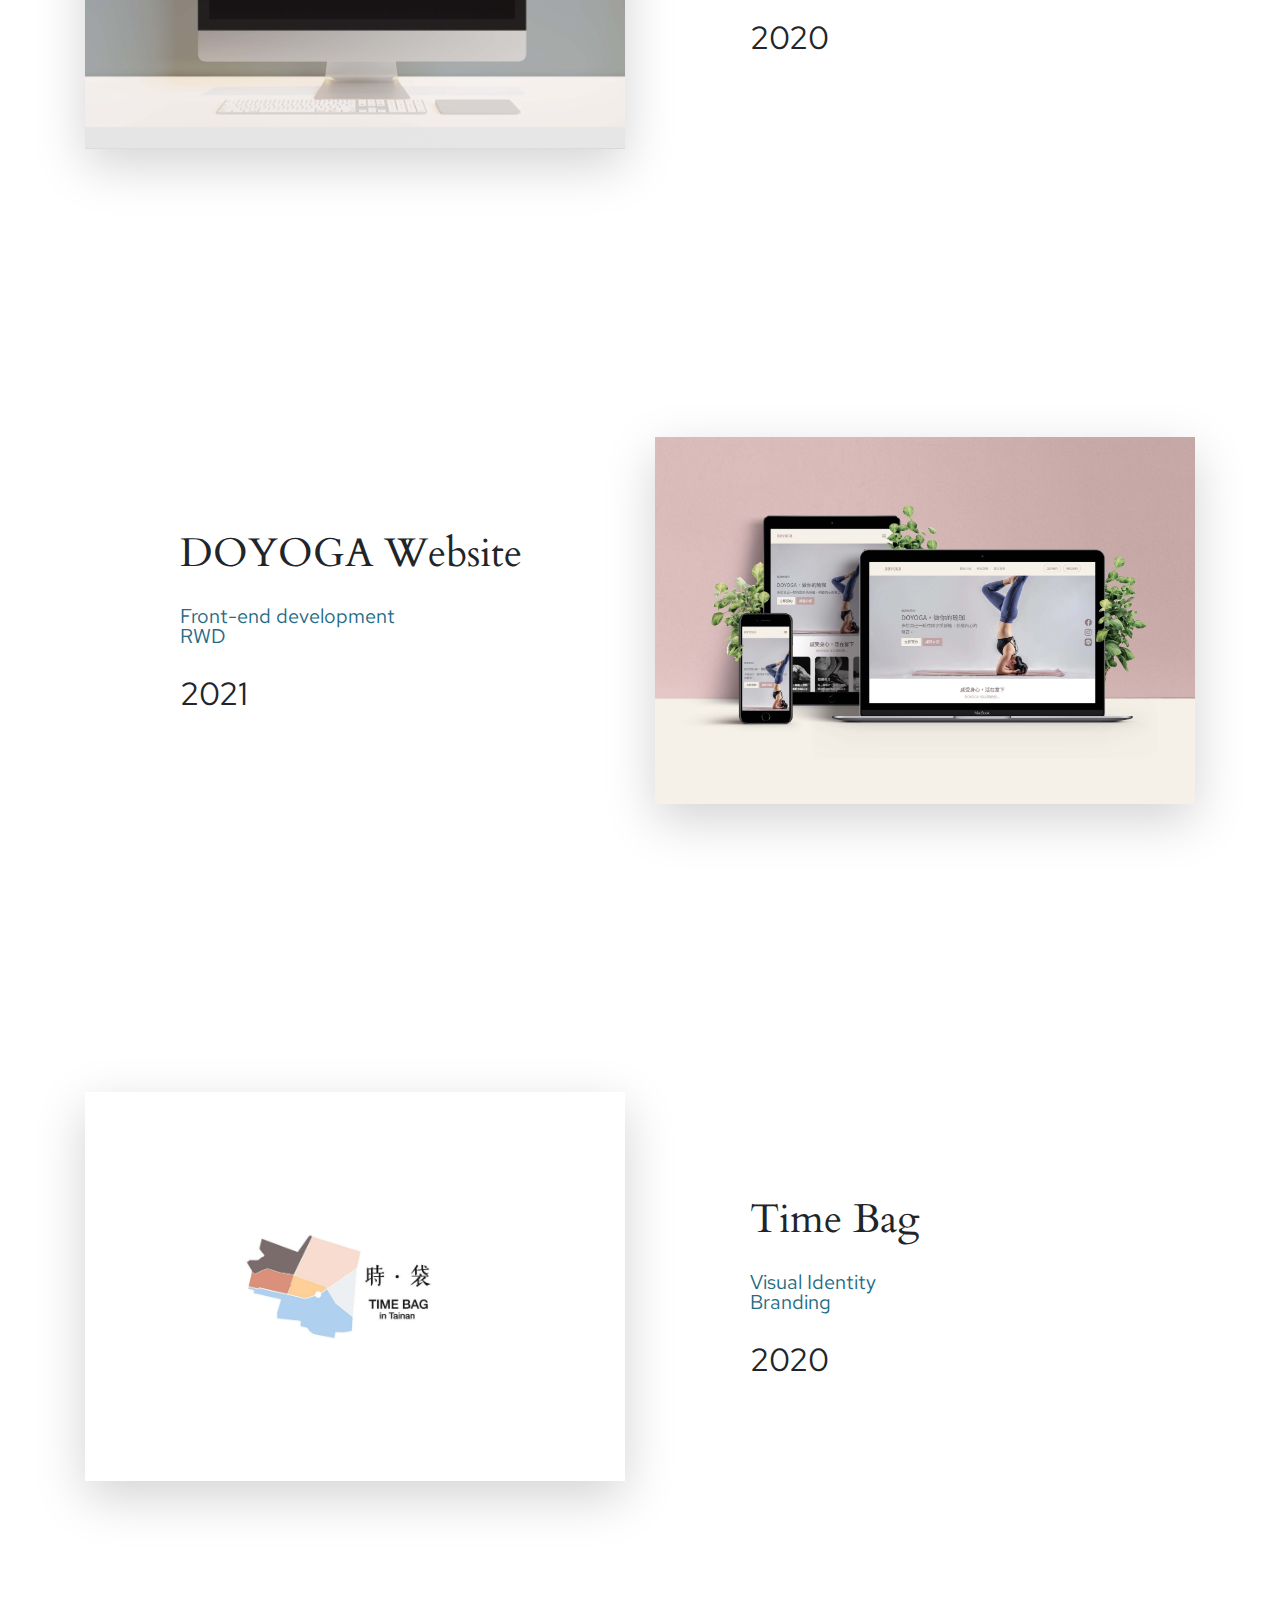
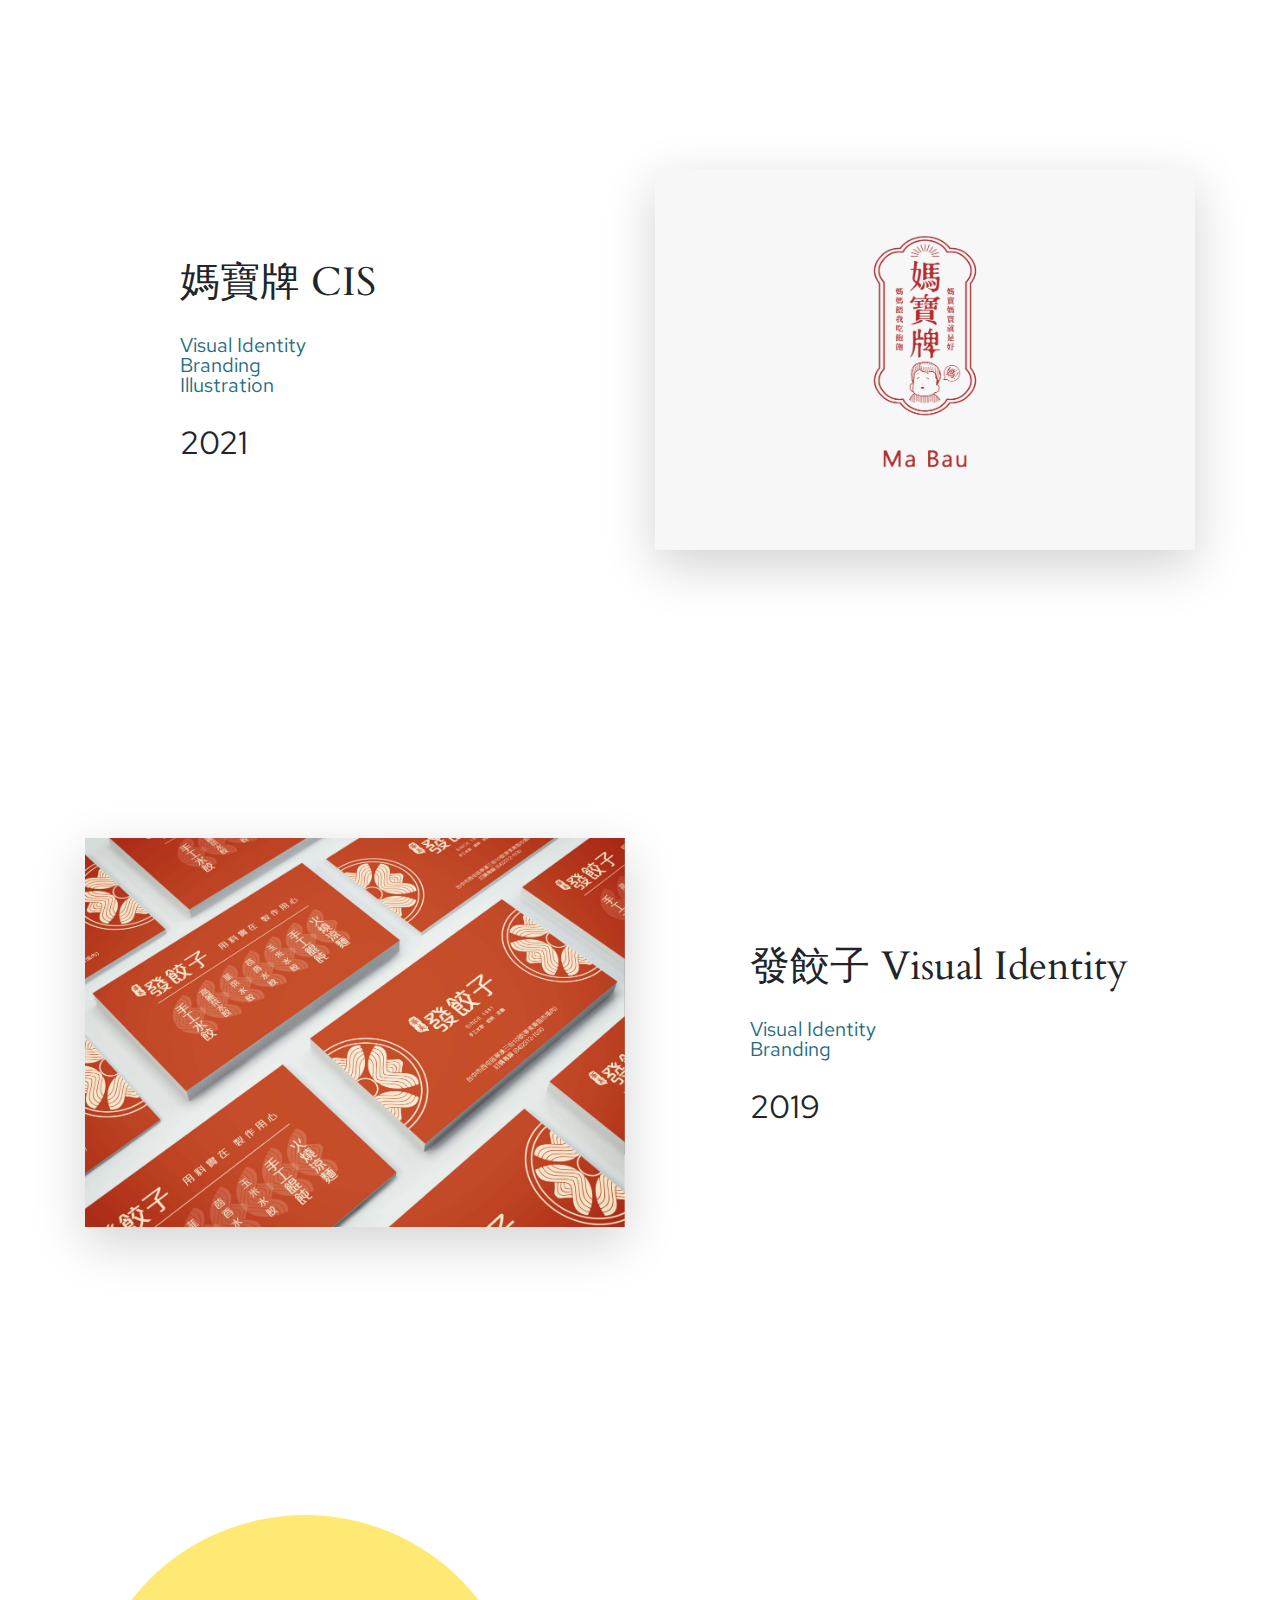
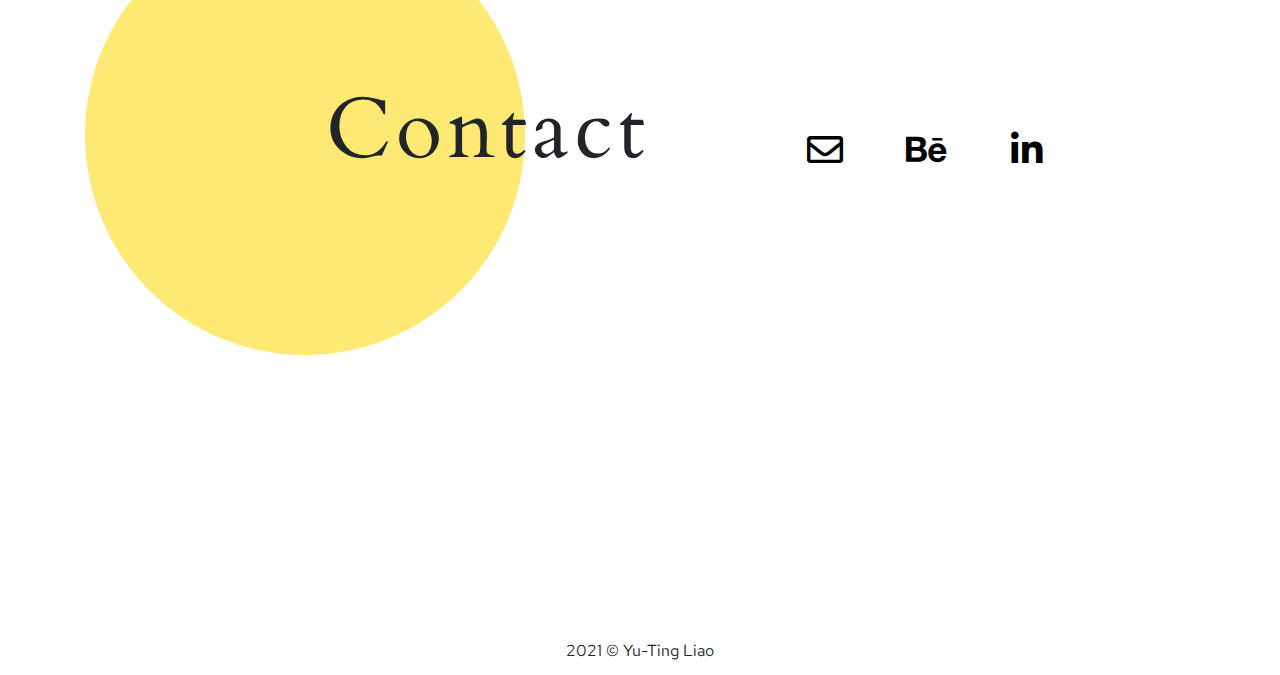
==== commit 9a56e908: "Update 2021-10-07T03:43:10.368Z" ====
--- a/index.html
+++ b/index.html
@@ -125,25 +125,25 @@
         <li class="fs-1 mb-7">Irreel Visual Art Website</li>
         <li class="fs-6 text-third ff-red">Visual Identity</li>
         <li class="fs-6 text-third ff-red">Branding </li>
-        <li class="fs-6 text-third mb-7 ff-red">Front-end develop</li>
+        <li class="fs-6 text-third mb-7 ff-red">Front-end development</li>
         <li class="fs-3 ff-red">2020</li>
       </ul>
     </div>
   </div>
 </div>
 
-<div class="container page-section pb-0" id="graph">
+<div class="container page-section pb-0">
   <div class="row align-items-center flex-column-reverse flex-lg-row">
     <div class="col-12 col-lg-5 offset-lg-1">
       <ul class="list-unstyled pt-5">
-        <li class="fs-1 mb-7">發餃子 Visual Identity</li>
-        <li class="fs-6 text-third ff-red">Visual Identity</li>
-        <li class="fs-6 text-third mb-7 ff-red">Branding </li>
-        <li class="fs-3 ff-red">2019</li>
+        <li class="fs-1 mb-7">DOYOGA Website</li>
+        <li class="fs-6 text-third ff-red">Front-end development</li>
+        <li class="fs-6 text-third mb-7 ff-red">RWD</li>
+        <li class="fs-3 ff-red">2021</li>
       </ul>
     </div>
     <div class="col-12 col-lg-6">
-      <a class="" href="#" data-bs-toggle="modal" data-bs-target="#cardModal"><img class="img-fluid shadow-lg" src="./assets/images/portfolio/card01.jpg" alt=""></a>
+      <a class="" href="#" data-bs-toggle="modal" data-bs-target="#yogaModal"><img class="img-fluid shadow-lg" src="./assets/images/portfolio/yoga/yoga-01.jpg" alt=""></a>
     </div>
   </div>
 </div>
@@ -164,19 +164,35 @@
   </div>
 </div>
 
-<div class="container page-section">
+<div class="container page-section pb-0" id="graph">
   <div class="row align-items-center flex-column-reverse flex-lg-row">
     <div class="col-12 col-lg-5 offset-lg-1">
       <ul class="list-unstyled pt-5">
         <li class="fs-1 mb-7">媽寶牌 CIS</li>
         <li class="fs-6 text-third ff-red">Visual Identity</li>
         <li class="fs-6 text-third ff-red">Branding</li>
-        <li class="fs-6 text-third mb-7 ff-red">Illustration </li>
+        <li class="fs-6 text-third mb-7 ff-red">Illustration</li>
         <li class="fs-3 ff-red">2021</li>
       </ul>
     </div>
     <div class="col-12 col-lg-6">
       <a class="" href="#" data-bs-toggle="modal" data-bs-target="#cisModal"><img class="img-fluid shadow-lg" src="./assets/images/portfolio/cis/媽寶牌商標說明_page-0001.jpg" alt=""></a>
+    </div>
+  </div>
+</div>
+
+<div class="container page-section">
+  <div class="row align-items-center">
+    <div class="col-12 col-lg-6">
+      <a class="" href="#" data-bs-toggle="modal" data-bs-target="#cardModal"><img class="img-fluid shadow-lg" src="./assets/images/portfolio/card01.jpg" alt=""></a>
+    </div>
+    <div class="col-12 col-lg-5 offset-lg-1">
+      <ul class="list-unstyled pt-5">
+        <li class="fs-1 mb-7">發餃子 Visual Identity</li>
+        <li class="fs-6 text-third ff-red">Visual Identity</li>
+        <li class="fs-6 text-third mb-7 ff-red">Branding</li>
+        <li class="fs-3 ff-red">2019</li>
+      </ul>
     </div>
   </div>
 </div>
@@ -286,7 +302,7 @@
               <ul class="list-unstyled">
                 <li class="fs-6 text-third ff-red mb-5">Visual Identity</li>
                 <li class="fs-6 text-third ff-red mb-5">Branding </li>
-                <li class="fs-6 text-third ff-red">Front-end develop</li>
+                <li class="fs-6 text-third ff-red">Front-end development</li>
               </ul>
             </div>
           </li>
@@ -325,7 +341,7 @@
               <ul class="list-unstyled">
                 <li class="fs-6 text-third ff-red mb-5">Visual Identity</li>
                 <li class="fs-6 text-third ff-red mb-5">Branding </li>
-                <li class="fs-6 text-third ff-red">Front-end develop</li>
+                <li class="fs-6 text-third ff-red">Front-end development</li>
               </ul>
             </div>
           </li>
@@ -360,55 +376,55 @@
               <p class="fs-6 mb-0 ff-red me-6">2021</p>
               <ul class="list-unstyled">
                 <li class="fs-6 text-third ff-red mb-5">Visual Identity</li>
-                <li class="fs-6 text-third ff-red">Branding</li>
+                <li class="fs-6 text-third ff-red mb-5">Branding</li>
                 <li class="fs-6 text-third ff-red">Illustration</li>
               </ul>
             </div>
           </li>
           <li class="col-12 mb-lg-9 mb-5">
-            <img src="./assets/images/portfolio/cis/媽寶牌商標說明_page-0001.jpg" alt="" class="modal-img">
+            <img src="./assets/images/portfolio/cis/cis-0001.jpg" alt="" class="modal-img">
+          </li>
+          <li class="col-12 mb-lg-5 mb-5">
+            <img src="./assets/images/portfolio/cis/cis-0002.jpg" alt="" class="modal-img">
+          </li>
+          <li class="col-12 mb-lg-5 mb-5">
+            <img src="./assets/images/portfolio/cis/cis-0003.jpg" alt="" class="modal-img">
+          </li>
+          <li class="col-12 mb-lg-5 mb-5">
+            <img src="./assets/images/portfolio/cis/cis-0004.jpg" alt="" class="modal-img">
+          </li>
+          <li class="col-12 mb-lg-5 mb-5">
+            <img src="./assets/images/portfolio/cis/cis-0005.jpg" alt="" class="modal-img">
+          </li>
+          <li class="col-12 mb-lg-5 mb-5">
+            <img src="./assets/images/portfolio/cis/cis-0006.jpg" alt="" class="modal-img">
+          </li>
+          <li class="col-12 mb-lg-5 mb-5">
+            <img src="./assets/images/portfolio/cis/cis-0007.jpg" alt="" class="modal-img">
+          </li>
+          <li class="col-12 mb-lg-5 mb-5">
+            <img src="./assets/images/portfolio/cis/cis-0008.jpg" alt="" class="modal-img">
+          </li>
+          <li class="col-12 mb-lg-5 mb-5">
+            <img src="./assets/images/portfolio/cis/cis-0009.jpg" alt="" class="modal-img">
+          </li>
+          <li class="col-12 mb-lg-5 mb-5">
+            <img src="./assets/images/portfolio/cis/cis-0010.jpg" alt="" class="modal-img">
+          </li>
+          <li class="col-12 mb-lg-5 mb-5">
+            <img src="./assets/images/portfolio/cis/cis-0011.jpg" alt="" class="modal-img">
+          </li>
+          <li class="col-12 mb-lg-5 mb-5">
+            <img src="./assets/images/portfolio/cis/cis-0012.jpg" alt="" class="modal-img">
+          </li>
+          <li class="col-12 mb-lg-5 mb-5">
+            <img src="./assets/images/portfolio/cis/cis-0013.jpg" alt="" class="modal-img">
+          </li>
+          <li class="col-12 mb-lg-5 mb-5">
+            <img src="./assets/images/portfolio/cis/cis-0014.jpg" alt="" class="modal-img">
           </li>
           <li class="col-12 mb-lg-5 mb-3">
-            <img src="./assets/images/portfolio/cis/媽寶牌商標說明_page-0002.jpg" alt="" class="modal-img">
-          </li>
-          <li class="col-12 mb-lg-5 mb-3">
-            <img src="./assets/images/portfolio/cis/媽寶牌商標說明_page-0003.jpg" alt="" class="modal-img">
-          </li>
-          <li class="col-12 mb-lg-5 mb-3">
-            <img src="./assets/images/portfolio/cis/媽寶牌商標說明_page-0004.jpg" alt="" class="modal-img">
-          </li>
-          <li class="col-12 mb-lg-5 mb-3">
-            <img src="./assets/images/portfolio/cis/媽寶牌商標說明_page-0005.jpg" alt="" class="modal-img">
-          </li>
-          <li class="col-12 mb-lg-5 mb-3">
-            <img src="./assets/images/portfolio/cis/媽寶牌商標說明_page-0006.jpg" alt="" class="modal-img">
-          </li>
-          <li class="col-12 mb-lg-5 mb-3">
-            <img src="./assets/images/portfolio/cis/媽寶牌商標說明_page-0007.jpg" alt="" class="modal-img">
-          </li>
-          <li class="col-12 mb-lg-5 mb-3">
-            <img src="./assets/images/portfolio/cis/媽寶牌商標說明_page-0008.jpg" alt="" class="modal-img">
-          </li>
-          <li class="col-12 mb-lg-5 mb-3">
-            <img src="./assets/images/portfolio/cis/媽寶牌商標說明_page-0009.jpg" alt="" class="modal-img">
-          </li>
-          <li class="col-12 mb-lg-5 mb-3">
-            <img src="./assets/images/portfolio/cis/媽寶牌商標說明_page-0010.jpg" alt="" class="modal-img">
-          </li>
-          <li class="col-12 mb-lg-5 mb-3">
-            <img src="./assets/images/portfolio/cis/媽寶牌商標說明_page-0011.jpg" alt="" class="modal-img">
-          </li>
-          <li class="col-12 mb-lg-5 mb-3">
-            <img src="./assets/images/portfolio/cis/媽寶牌商標說明_page-0012.jpg" alt="" class="modal-img">
-          </li>
-          <li class="col-12 mb-lg-5 mb-3">
-            <img src="./assets/images/portfolio/cis/媽寶牌商標說明_page-0013.jpg" alt="" class="modal-img">
-          </li>
-          <li class="col-12 mb-lg-5 mb-3">
-            <img src="./assets/images/portfolio/cis/媽寶牌商標說明_page-0014.jpg" alt="" class="modal-img">
-          </li>
-          <li class="col-12 mb-lg-5 mb-3">
-            <img src="./assets/images/portfolio/cis/媽寶牌商標說明_page-0015.jpg" alt="" class="modal-img">
+            <img src="./assets/images/portfolio/cis/cis-0015.jpg" alt="" class="modal-img">
           </li>
         </ul>
       </div>
@@ -508,7 +524,7 @@
 
 <!-- modal-6 -->
 
-<div class="modal fade" id="resumeModal" tabindex="-1" aria-labelledby="exampleModalLabel" aria-hidden="true">
+<div class="modal fade" id="yogaModal" tabindex="-1" aria-labelledby="exampleModalLabel" aria-hidden="true">
   <div class="modal-dialog modal-fullscreen">
     <div class="modal-content">
       <div class="modal-header border-0">
@@ -516,7 +532,30 @@
         <button type="button" class="btn-close" data-bs-dismiss="modal" aria-label="Close"></button>
       </div>
       <div class="modal-body d-flex flex-column align-items-center">
-        <img class="img-fluid" src="./assets/images/portfolio/resume.jpg" alt="">
+        <ul class="row list-unstyled container px-0">
+          <li class="mb-9">
+            <h2 class="mb-9 fs-1">DOYOGA</h2>
+            <div class="d-flex align-items-center">
+              <p class="fs-6 mb-0 ff-red me-6">2021</p>
+              <ul class="list-unstyled">
+                <li class="fs-6 text-third ff-red mb-5">Front-end development</li>
+                <li class="fs-6 text-third ff-red">RWD</li>
+              </ul>
+            </div>
+          </li>
+          <li class="col-12 mb-lg-9 mb-5">
+            <img src="./assets/images/portfolio/yoga/yoga-01.jpg" alt="" class="modal-img">
+          </li>
+          <li class="col-12 mb-lg-9 mb-5">
+            <img src="./assets/images/portfolio/yoga/yoga-03.jpg" alt="" class="modal-img">
+          </li>
+          <li class="col-12 mb-lg-9 mb-5">
+            <img src="./assets/images/portfolio/yoga/yoga-02.jpg" alt="" class="modal-img">
+          </li>
+          <li class="col-12 mb-lg-9 mb-3">
+            <img src="./assets/images/portfolio/yoga/yoga-04.jpg" alt="" class="modal-img">
+          </li>
+        </ul>
       </div>
       <div class="modal-footer border-0">
       </div>
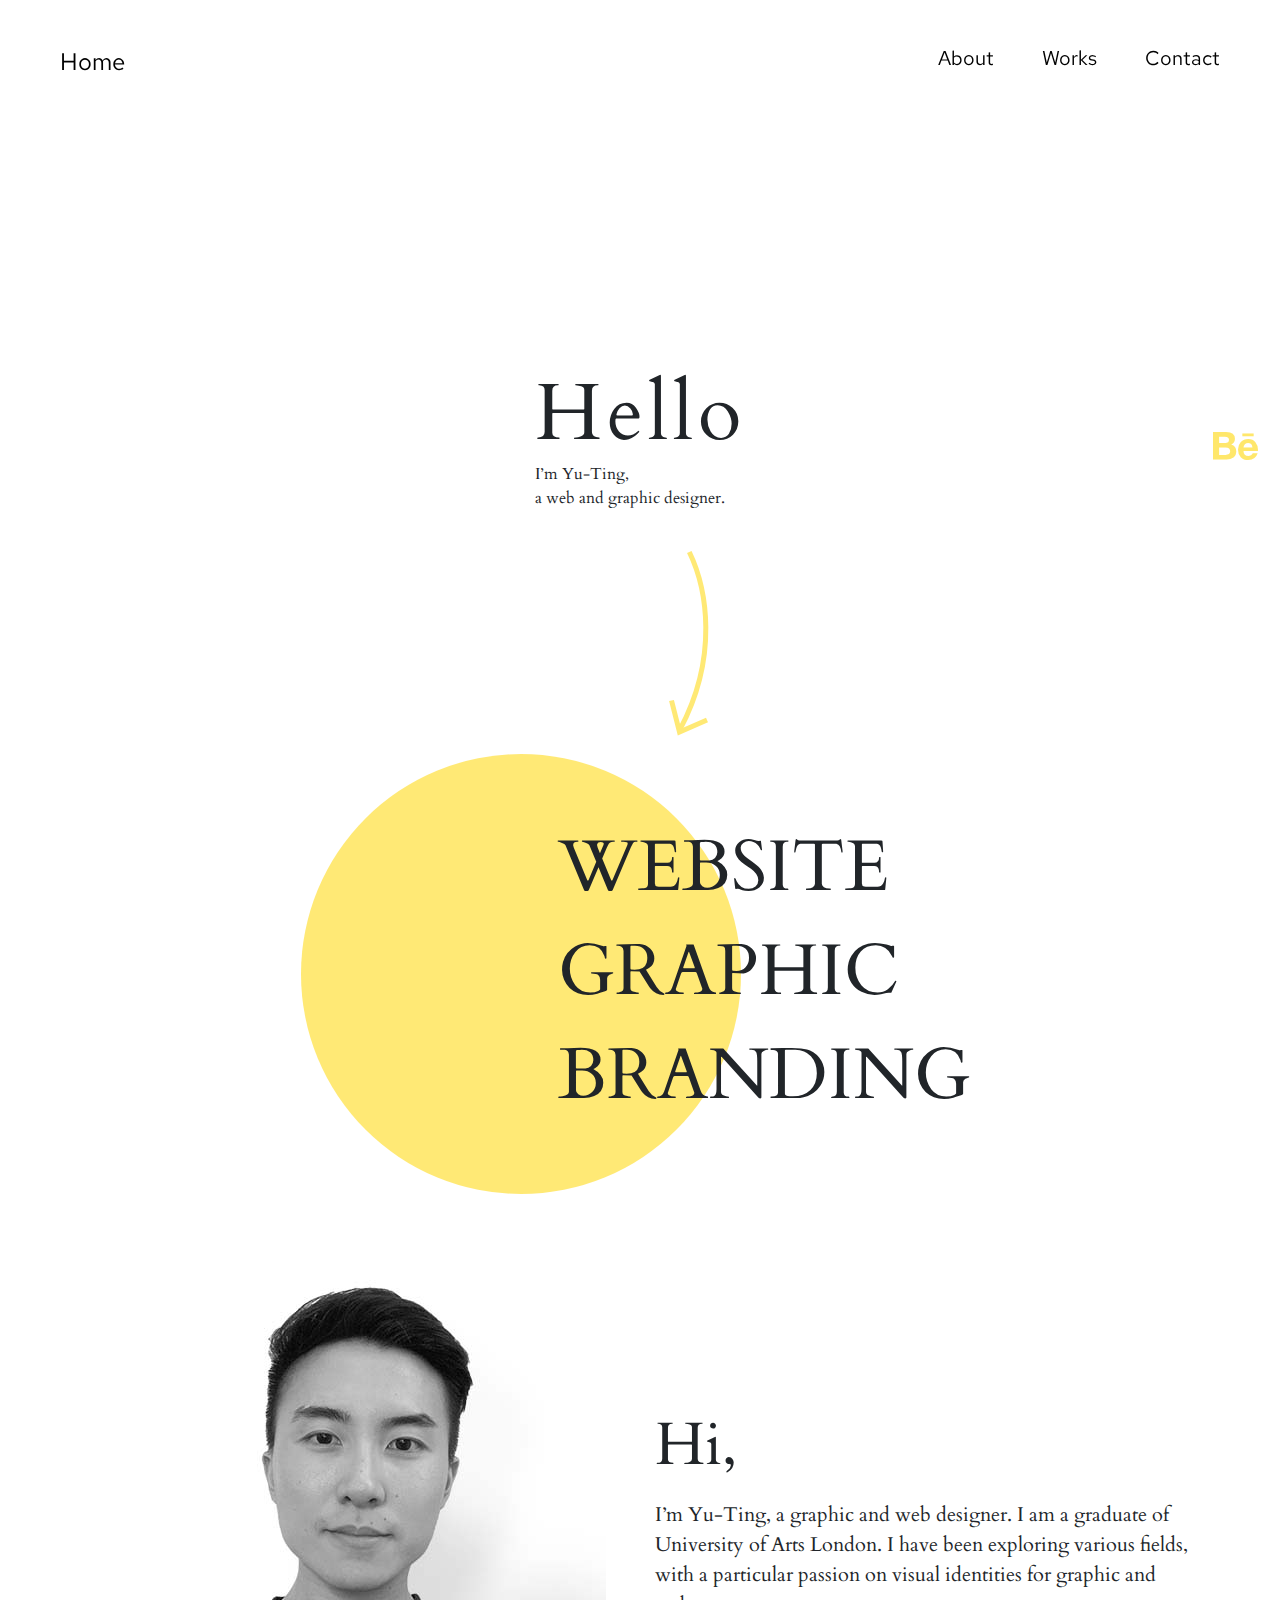
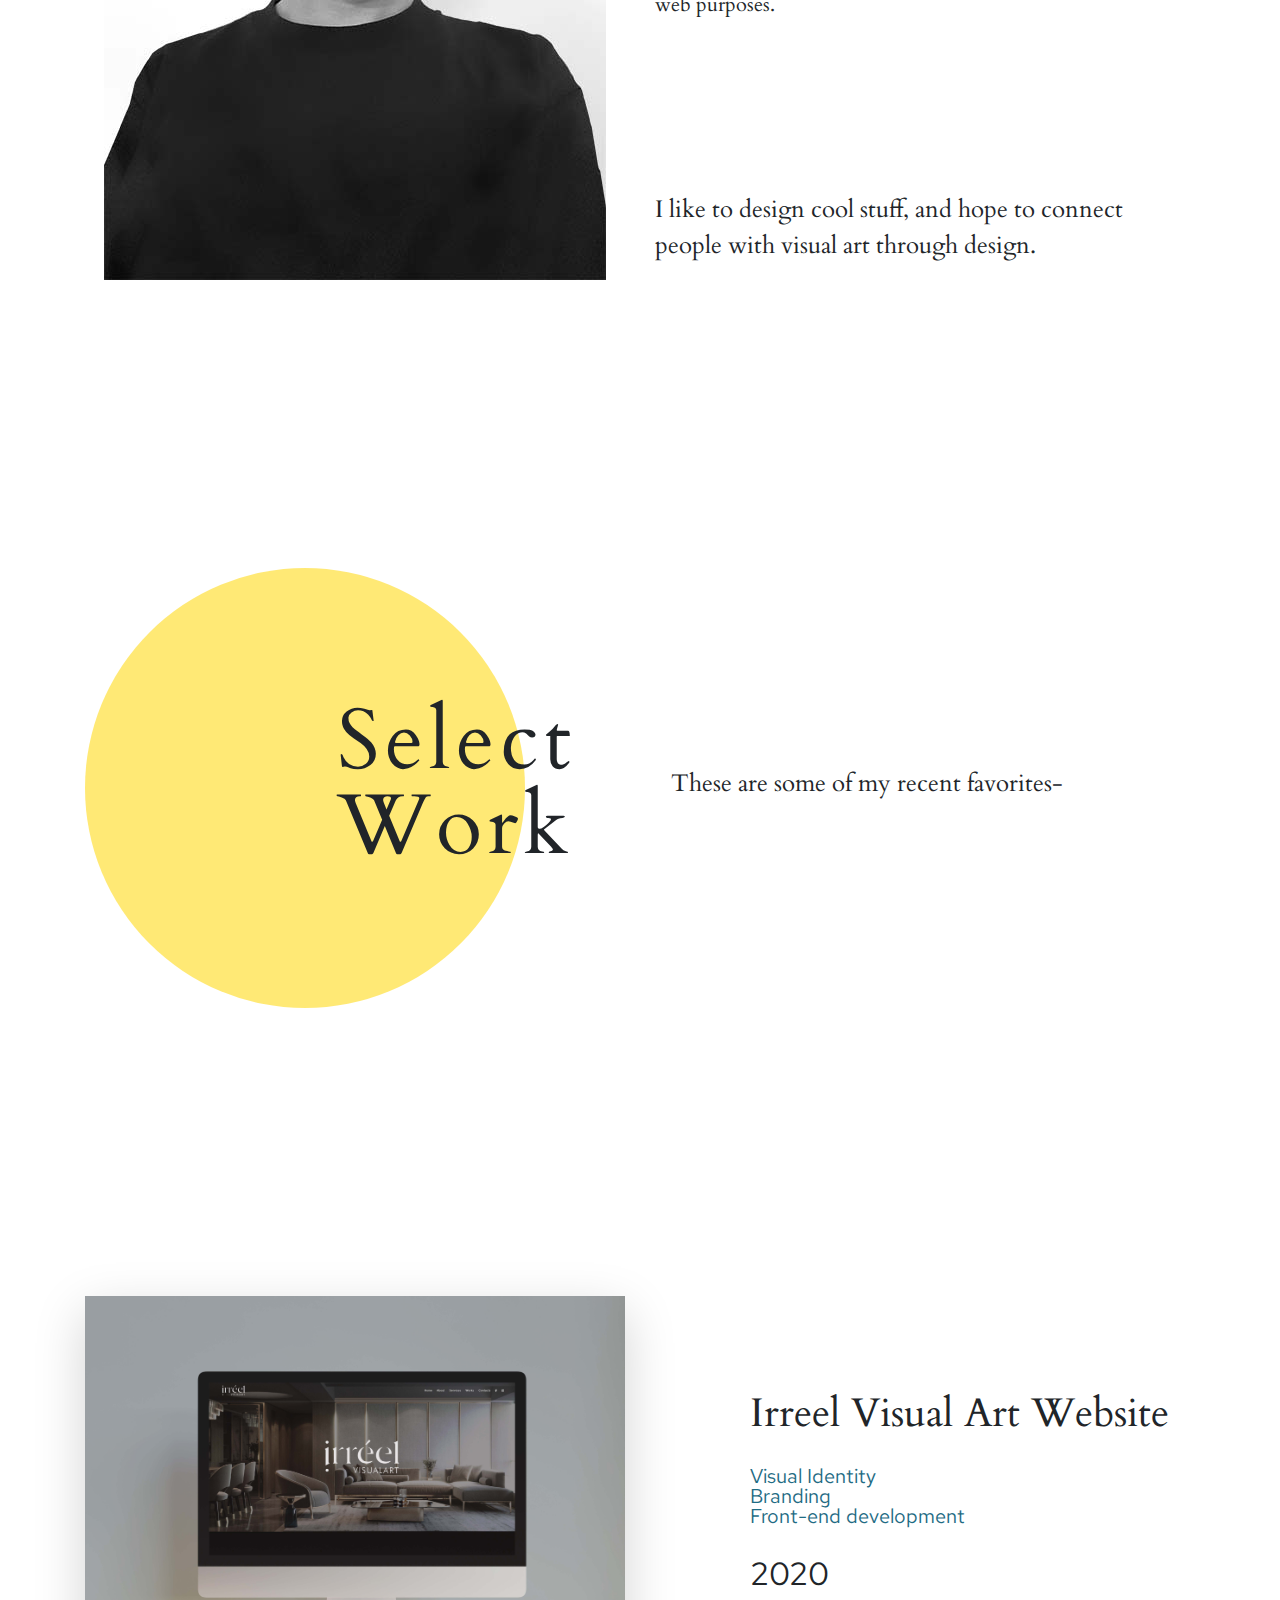
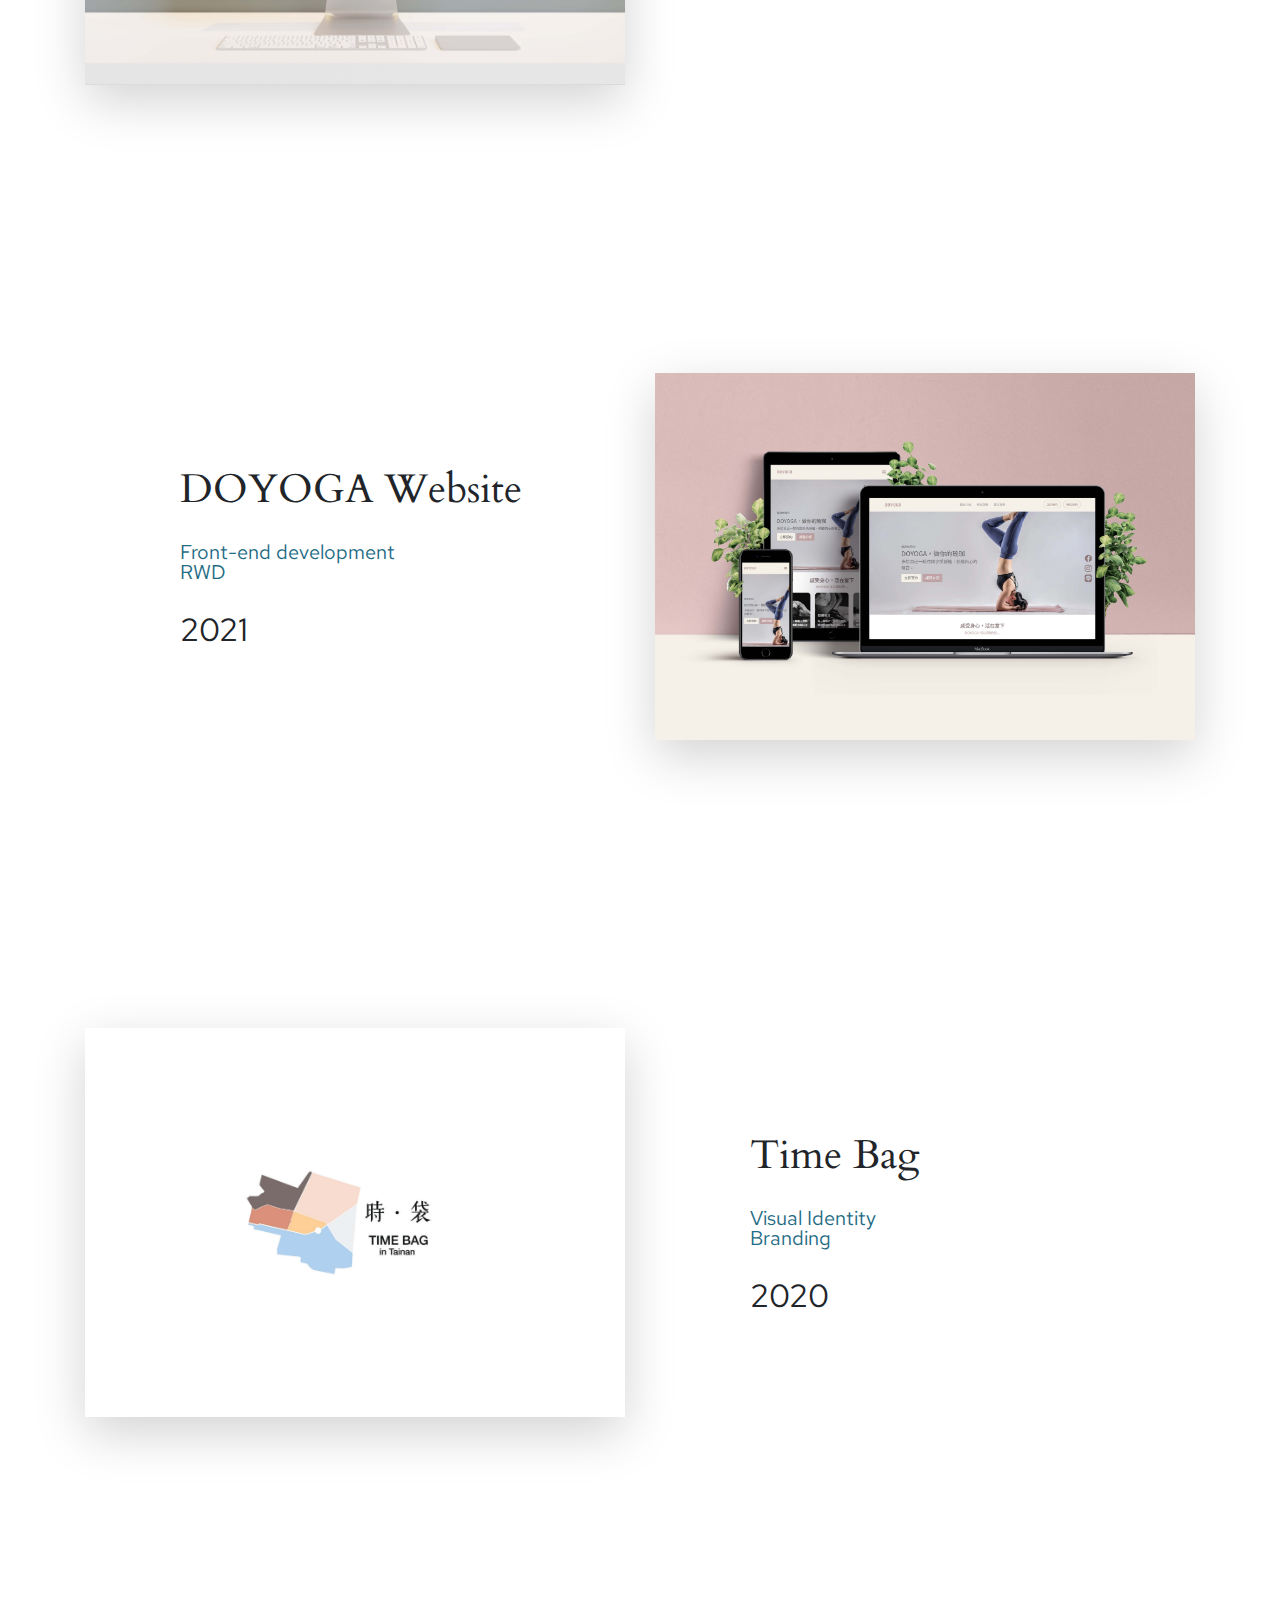
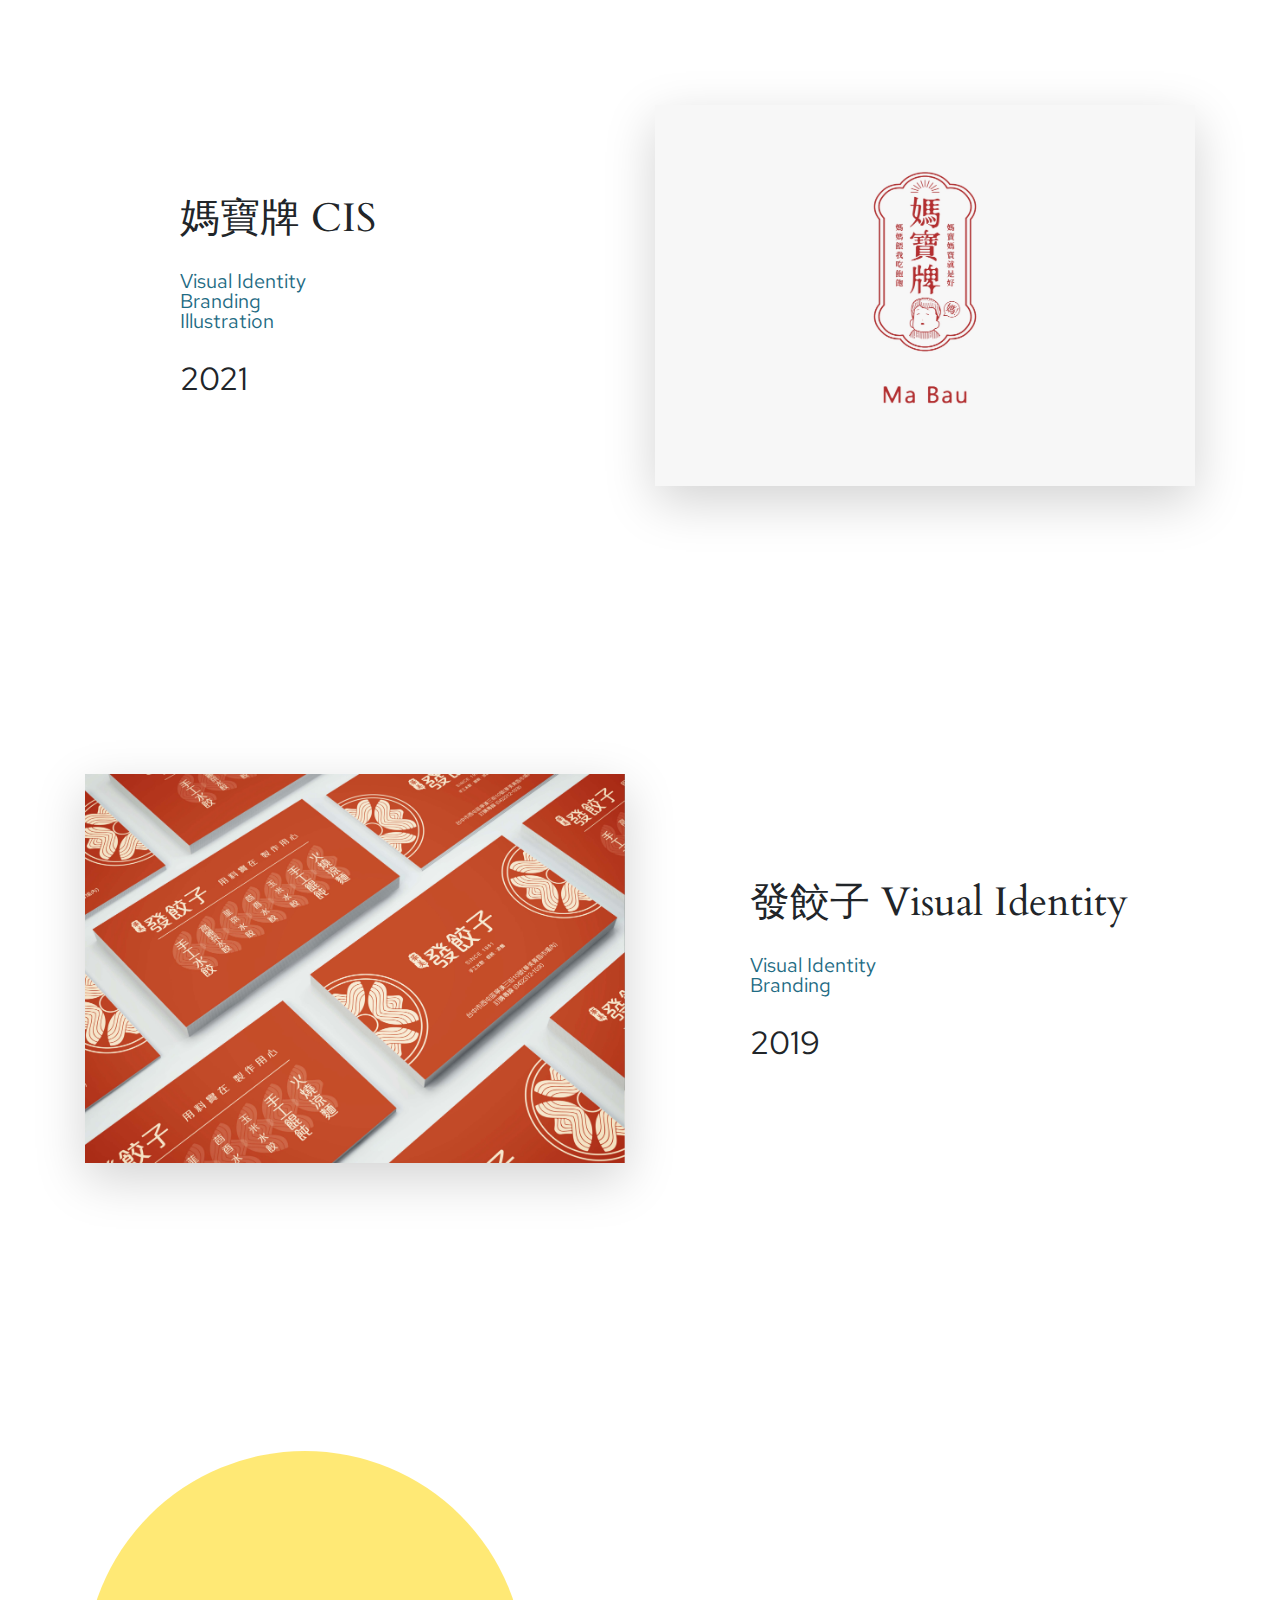
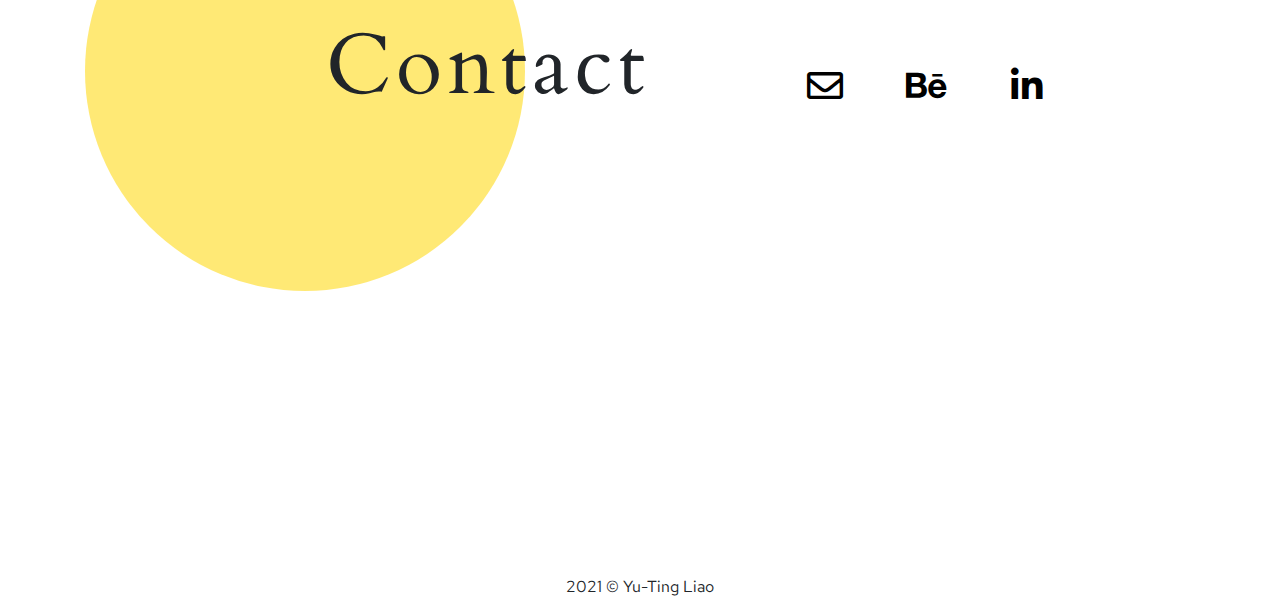
==== commit 4b5b0b67: "Update 2021-10-07T03:50:46.308Z" ====
--- a/index.html
+++ b/index.html
@@ -95,9 +95,6 @@
   </div>
 </section>
 
-<div class="container d-flex justify-content-center pt-8">
-  <a class="text-third" href="" data-bs-toggle="modal" data-bs-target="#resumeModal">resume</a>
-</div>
 
 <section class="page-section pb-0" id="work">
   <div class="container">
@@ -176,7 +173,7 @@
       </ul>
     </div>
     <div class="col-12 col-lg-6">
-      <a class="" href="#" data-bs-toggle="modal" data-bs-target="#cisModal"><img class="img-fluid shadow-lg" src="./assets/images/portfolio/cis/媽寶牌商標說明_page-0001.jpg" alt=""></a>
+      <a class="" href="#" data-bs-toggle="modal" data-bs-target="#cisModal"><img class="img-fluid shadow-lg" src="./assets/images/portfolio/cis/cis-0001.jpg" alt=""></a>
     </div>
   </div>
 </div>
